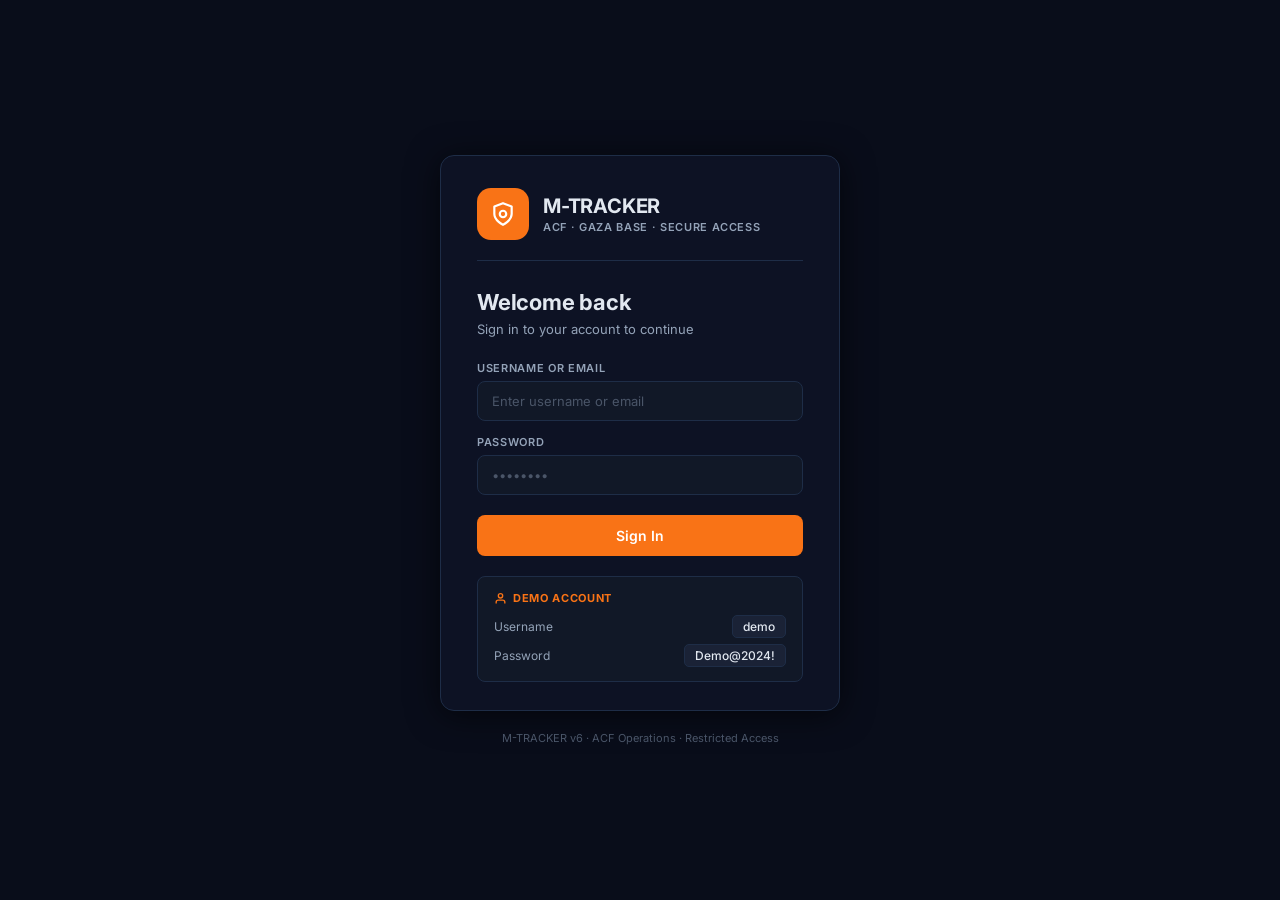
==== static/index.html @ bda6e9c6 "Add files via upload" ====
<!DOCTYPE html>
<html lang="en" dir="ltr">
<head>
<script>
(function(){
  /* Block right-click */
  document.addEventListener('contextmenu',function(e){e.preventDefault();e.stopPropagation();return false;},true);
  /* Block F12, Ctrl+Shift+I/J/C, Ctrl+U, Ctrl+S */
  document.addEventListener('keydown',function(e){
    if(e.keyCode===123){e.preventDefault();e.stopPropagation();return false;}
    if(e.ctrlKey&&e.shiftKey&&e.keyCode===73){e.preventDefault();e.stopPropagation();return false;}
    if(e.ctrlKey&&e.shiftKey&&e.keyCode===74){e.preventDefault();e.stopPropagation();return false;}
    if(e.ctrlKey&&e.shiftKey&&e.keyCode===67){e.preventDefault();e.stopPropagation();return false;}
    if(e.ctrlKey&&e.keyCode===85){e.preventDefault();e.stopPropagation();return false;}
    if(e.ctrlKey&&e.keyCode===83){e.preventDefault();e.stopPropagation();return false;}
  },true);
})();
</script>
<script>
(function(){
  /* S-TRACKER theme init — runs before render to prevent flash */
  var saved = localStorage.getItem('theme');
  if(!saved){
    /* Also check legacy sopt key */
    try{var o=JSON.parse(localStorage.getItem('m_sopt')||'{}');if(o.dark===false)saved='light';}catch(e){}
  }
  if(saved==='light'){
    document.documentElement.setAttribute('data-theme','light');
    document.addEventListener('DOMContentLoaded',function(){document.body.classList.add('light');});
  }
  /* Default: dark (no attribute needed) */
})();
</script>
<meta charset="UTF-8">
<meta name="viewport" content="width=device-width,initial-scale=1,maximum-scale=5">
<title>M-TRACKER · ACF Gaza</title>
<link href="https://fonts.googleapis.com/css2?family=Inter:wght@400;500;600;700&display=swap" rel="stylesheet">
<style>
*{box-sizing:border-box;margin:0;padding:0}
:root{
  /* S-TRACKER Design System — Dark Mode Default */
  --bg:#090d1a;--bg-solid:#090d1a;
  --sb:#0d1224;--card:#0d1224;--card2:#111827;
  --b1:#1e2d47;--b2:rgba(255,255,255,0.1);
  --cy:#f97316;--cyd:#ea6c0a;--cyg:rgba(249,115,22,0.15);
  --tx:#e2e8f0;--tx-head:#e2e8f0;
  --dm:#94a3b8;--red:#ef4444;--grn:#22c55e;
  --sha:none;
  /* Layout — preserved */
  --sb-width:270px;
  --map-h:400px;
  --inner-pad:20px 24px;
  --feed-pad:20px 24px;
}
[data-theme="light"]{--bg:#f1f5f9;--bg-solid:#f1f5f9;--sb:#ffffff;--card:#ffffff;--card2:#f8fafc;--b1:#cbd5e1;--b2:rgba(0,0,0,0.14);--cy:#f97316;--cyd:#ea6c0a;--cyg:rgba(249,115,22,0.12);--tx:#0f172a;--tx-head:#0f172a;--dm:#475569;--sha:0 1px 4px rgba(0,0,0,0.08)}
body{font-family:'Inter','Segoe UI',system-ui,sans-serif;background:var(--bg-solid);background-image:none;color:var(--tx);display:flex;height:100vh;overflow:hidden;transition:background 0.2s ease,color 0.2s ease;font-size:13px;font-weight:400}
/* Subtle background texture overlay */
body::before{content:'';position:fixed;inset:0;background:linear-gradient(135deg,rgba(237,242,247,0.0) 0%,rgba(226,232,240,0.0) 100%);pointer-events:none;z-index:0}
#sb,#main{position:relative;z-index:1}
/* SIDEBAR */
/* AUTO-HIDE SIDEBAR */
#sb{
  width:var(--sb-width);min-width:var(--sb-width);
  background:rgba(255,255,255,0.6);
  backdrop-filter:blur(20px);-webkit-backdrop-filter:blur(20px);
  border-right:1px solid var(--b1);
  display:flex;flex-direction:column;flex-shrink:0;z-index:10;
  /* collapsed state */
  overflow:hidden;
  transition:width .28s cubic-bezier(.4,0,.2,1),
             min-width .28s cubic-bezier(.4,0,.2,1),
             box-shadow .28s ease,
             opacity .28s ease;
}
/* Collapsed: icon-only rail (56px) */
body.sb-collapsed #sb{
  width:56px;min-width:56px;
  box-shadow:2px 0 18px rgba(0,0,0,.08);
}
/* Hide text labels and sub-info when collapsed */
body.sb-collapsed .lm,
body.sb-collapsed .ls,
body.sb-collapsed .ni-label,
body.sb-collapsed #user-badge .ub-info,
body.sb-collapsed #user-badge .ub-logout{
  opacity:0;width:0;overflow:hidden;pointer-events:none;
  transition:opacity .18s ease;
}
body.sb-collapsed .logo{padding:14px 11px;justify-content:center;}
body.sb-collapsed .logo img{margin:0;}
body.sb-collapsed .logo-icon-row{justify-content:center;}
body.sb-collapsed .logo-text{flex:0;width:0;min-width:0;overflow:hidden;}
body.sb-collapsed .ni{
  padding:14px 0;
  justify-content:center;
  width:56px;
  position:relative;
  border-right:none;
}
body.sb-collapsed .ni.on{
  background:rgba(0,151,167,0.12);
  border-right:none;
}
body.sb-collapsed .ni svg{opacity:.7;width:18px;height:18px;}
body.sb-collapsed .ni.on svg{opacity:1;}
/* Tooltip on hover when collapsed */
body.sb-collapsed .ni{overflow:visible;}
body.sb-collapsed .ni::after{
  content:attr(data-label);
  position:absolute;left:calc(100% + 10px);top:50%;transform:translateY(-50%);
  background:rgba(26,37,53,0.95);color:#fff;
  font-size:12px;font-weight:700;font-family:'JetBrains Mono',monospace;
  padding:5px 10px;border-radius:7px;white-space:nowrap;
  pointer-events:none;opacity:0;transition:opacity .15s ease;
  z-index:100;letter-spacing:.5px;
}
body.sb-collapsed .ni:hover::after{opacity:1;}
body.sb-collapsed #user-badge{padding:12px;justify-content:center;}
/* Toggle button */
#sb-toggle{
  position:fixed;top:50%;left:56px;transform:translateY(-50%);
  z-index:20;width:18px;height:42px;
  background:rgba(255,255,255,0.85);
  backdrop-filter:blur(10px);
  border:1px solid var(--b1);border-left:none;
  border-radius:0 8px 8px 0;
  display:flex;align-items:center;justify-content:center;
  cursor:pointer;transition:left .28s cubic-bezier(.4,0,.2,1), background .15s;
  color:var(--dm);
}
body:not(.sb-collapsed) #sb-toggle{left:var(--sb-width);}
#sb-toggle:hover{background:rgba(0,151,167,0.1);color:var(--cy);}
#sb-toggle svg{transition:transform .28s ease;flex-shrink:0;}
body.sb-collapsed #sb-toggle svg{transform:rotate(180deg);}
.logo{padding:14px 12px;display:flex;align-items:center;gap:9px;border-bottom:1px solid var(--b1)}
.logo img{width:34px;height:34px;border-radius:7px;object-fit:contain;flex-shrink:0}
.lm{font-family:'JetBrains Mono',monospace;font-size:17px;font-weight:800;color:var(--cy);letter-spacing:1px;line-height:1.3}
.ls{font-family:'JetBrains Mono',monospace;font-size:12px;font-weight:700;color:rgba(0,151,167,0.7);letter-spacing:1.5px;line-height:1.5}
#nav{padding:8px 0;flex:1;overflow-y:auto}
.ni{display:flex;align-items:center;gap:9px;padding:14px 16px;cursor:pointer;font-size:15px;color:rgba(61,74,92,0.55);font-weight:700;border-right:2px solid transparent;transition:.15s;user-select:none;white-space:nowrap;overflow:hidden}
.ni-label{overflow:hidden;text-overflow:ellipsis;white-space:nowrap;transition:opacity .18s ease}
.ni:hover{color:rgba(61,74,92,0.9);background:rgba(61,74,92,0.04)}
.ni.on{color:var(--cy);background:rgba(0,151,167,0.08);border-right-color:var(--cy);text-shadow:none}
.ni svg{width:14px;height:14px;opacity:.5;flex-shrink:0}
.ni.on svg{opacity:1}
/* MAIN */
#main{flex:1;overflow-y:auto;background:transparent;transition:background .3s}
.inner{padding:var(--inner-pad);padding-bottom:48px}
.page{display:none}.page.on{display:block}
/* TOP BAR */
.tbar{display:flex;justify-content:space-between;align-items:flex-start;margin-bottom:14px;gap:8px;flex-wrap:wrap}
.phd .ttl{font-family:'JetBrains Mono',monospace;font-size:24px;font-weight:800;color:var(--tx-head);display:flex;align-items:center;gap:8px;text-shadow:0 0 20px rgba(240,248,255,.12)}
.phd .sub{font-size:13px;font-weight:600;color:var(--dm);margin-top:3px}
.acts{display:flex;gap:5px;align-items:center;flex-wrap:wrap}
/* BUTTONS */
.btn{background:var(--card);backdrop-filter:blur(10px);border:1px solid var(--b1);color:var(--dm);padding:10px 14px;border-radius:8px;cursor:pointer;transition:.15s;display:inline-flex;align-items:center;gap:5px;font-size:14px;font-weight:700;font-family:inherit;line-height:1;white-space:nowrap;text-decoration:none}
.btn:hover{color:var(--cy);border-color:var(--cyd)}
.btn.cyan{background:var(--cy);color:#000;font-weight:700;border-color:var(--cy)}
.btn.cyan:hover{background:var(--cyd);color:#000}
.btn.bell{position:relative}
.bbn{position:absolute;top:-5px;right:-5px;background:var(--red);color:#fff;font-size:8px;width:14px;height:14px;border-radius:50%;display:none;align-items:center;justify-content:center;font-family:'JetBrains Mono',monospace}
.bbn.on{display:flex}
/* LIVE DOT */
.live{display:inline-flex;align-items:center;gap:5px;background:rgba(239,68,68,.12);border:1px solid rgba(239,68,68,.3);border-radius:20px;padding:3px 9px;font-family:'JetBrains Mono',monospace;font-size:9px;font-weight:700;color:#ef4444;letter-spacing:1px;flex-shrink:0}
.ldot{width:6px;height:6px;border-radius:50%;background:#00FFFF;animation:blink 1.4s ease-in-out infinite}
@keyframes blink{0%,100%{opacity:1;box-shadow:none}50%{opacity:.2;box-shadow:none}}
/* STATS */
/* ── COMPACT STATS BAR ── */
.sg{display:flex;gap:6px;margin-bottom:10px;flex-wrap:wrap;align-items:stretch}
.sc{
  background:var(--card);backdrop-filter:blur(10px);-webkit-backdrop-filter:blur(10px);
  border:1px solid var(--b1);border-radius:10px;
  padding:8px 14px;
  display:flex;align-items:center;gap:10px;
  flex:1;min-width:120px;
  transition:.15s;cursor:default;
}
.sc:hover{border-color:var(--b2);transform:translateY(-1px)}
.sc-left{display:flex;flex-direction:column;gap:1px}
.sl{font-family:'JetBrains Mono',monospace;font-size:8px;font-weight:700;letter-spacing:1.5px;color:var(--cy);text-transform:uppercase}
.sv{font-family:'JetBrains Mono',monospace;font-size:24px;font-weight:800;color:var(--tx-head);line-height:1}
.ss{font-size:10px;font-weight:600;color:var(--dm)}
.sc-ico{font-size:20px;opacity:.7;flex-shrink:0;margin-left:auto}
.sc.red .sv{color:var(--red)}.sc.red{border-color:rgba(239,68,68,.2)}
.sc.cya .sv{color:var(--cy)}.sc.cya{border-color:rgba(0,151,167,.2)}
.sc.grn .sv{color:#22c55e}.sc.grn{border-color:rgba(34,197,94,.2)}
.sc.ylw .sv{color:#f59e0b}.sc.ylw{border-color:rgba(245,158,11,.2)}

/* ── SCREEN OPTIONS PANEL ── */
.sopt-btn{
  background:var(--card);border:1px solid var(--b1);border-radius:10px;
  padding:8px 12px;cursor:pointer;color:var(--dm);font-size:12px;
  font-family:'JetBrains Mono',monospace;letter-spacing:.5px;
  display:flex;align-items:center;gap:6px;transition:.15s;
  white-space:nowrap;flex-shrink:0;
}
.sopt-btn:hover{border-color:var(--cyd);color:var(--cy);}
.sopt-btn.active{border-color:var(--cyd);color:var(--cy);background:var(--cyg);}
.sopt-panel{
  position:fixed;top:0;right:0;bottom:0;z-index:200;
  width:320px;max-width:90vw;
  background:rgba(240,245,252,0.97);
  backdrop-filter:blur(24px);-webkit-backdrop-filter:blur(24px);
  border-left:1px solid var(--b1);
  box-shadow:-8px 0 40px rgba(0,0,0,.15);
  display:flex;flex-direction:column;
  transform:translateX(100%);
  transition:transform .3s cubic-bezier(.4,0,.2,1);
  overflow:hidden;
}
.sopt-panel.open{transform:translateX(0);}
.sopt-hd{
  padding:16px 18px;border-bottom:1px solid var(--b1);
  display:flex;align-items:center;justify-content:space-between;
  background:rgba(255,255,255,.5);
}
.sopt-hd-ttl{font-family:'JetBrains Mono',monospace;font-size:12px;font-weight:700;color:var(--cy);letter-spacing:1px}
.sopt-body{flex:1;overflow-y:auto;padding:16px 18px}
.sopt-section{margin-bottom:20px}
.sopt-sec-ttl{font-family:'JetBrains Mono',monospace;font-size:9px;letter-spacing:1.5px;color:var(--dm);text-transform:uppercase;margin-bottom:10px}
.sopt-row{display:flex;align-items:center;justify-content:space-between;padding:8px 0;border-bottom:1px solid var(--b1)}
.sopt-row:last-child{border-bottom:none}
.sopt-row-label{font-size:13px;font-weight:600;color:var(--tx)}
.sopt-row-sub{font-size:11px;color:var(--dm);margin-top:1px}
/* Toggle switch */
.sopt-toggle{
  position:relative;width:38px;height:21px;flex-shrink:0;
}
.sopt-toggle input{opacity:0;width:0;height:0;position:absolute}
.sopt-toggle-track{
  position:absolute;inset:0;border-radius:21px;
  background:var(--b2);cursor:pointer;transition:.2s;
}
.sopt-toggle input:checked+.sopt-toggle-track{background:var(--cy)}
.sopt-toggle-track::after{
  content:'';position:absolute;width:15px;height:15px;border-radius:50%;
  top:3px;left:3px;background:#fff;transition:.2s;box-shadow:0 1px 4px rgba(0,0,0,.2);
}
.sopt-toggle input:checked+.sopt-toggle-track::after{transform:translateX(17px)}
/* Color swatches */
.color-grid{display:grid;grid-template-columns:repeat(auto-fill,minmax(32px,1fr));gap:6px;margin-top:8px}
.color-swatch{
  width:32px;height:32px;border-radius:8px;cursor:pointer;border:2px solid transparent;
  transition:.15s;flex-shrink:0;
  box-shadow:0 2px 6px rgba(0,0,0,0.22),inset 0 1px 0 rgba(255,255,255,0.35),inset 0 -1px 0 rgba(0,0,0,0.18);
  position:relative;overflow:hidden;
}
.color-swatch::after{
  content:'';position:absolute;inset:0;
  background:linear-gradient(145deg,rgba(255,255,255,0.38) 0%,rgba(255,255,255,0.06) 50%,rgba(0,0,0,0.08) 100%);
  border-radius:6px;pointer-events:none;
}
.color-swatch:hover{transform:scale(1.12)}
.color-swatch.active{border-color:var(--tx-head);transform:scale(1.08)}
/* Card style options */
.card-style-grid{display:grid;grid-template-columns:1fr 1fr;gap:7px;margin-top:8px}
.card-style-opt{
  border:2px solid var(--b1);border-radius:8px;padding:10px;cursor:pointer;
  text-align:center;transition:.15s;font-size:12px;font-weight:600;color:var(--dm);
}
.card-style-opt:hover{border-color:var(--b2)}
.card-style-opt.active{border-color:var(--cy);color:var(--cy);background:var(--cyg)}
.card-style-preview{font-size:18px;margin-bottom:4px}
/* Density options */
.density-bar{display:flex;gap:5px;margin-top:8px}
.density-opt{flex:1;border:2px solid var(--b1);border-radius:7px;padding:7px 4px;text-align:center;cursor:pointer;transition:.15s;font-size:11px;font-weight:700;color:var(--dm)}
.density-opt:hover{border-color:var(--b2)}
.density-opt.active{border-color:var(--cy);color:var(--cy);background:var(--cyg)}
/* Font size slider */
.sopt-slider{width:100%;accent-color:var(--cy);cursor:pointer;margin-top:8px}
/* Accent color themes */
body.accent-teal{--cy:#0097A7;--cyd:#00838F;--cyg:rgba(0,151,167,0.08)}
body.accent-blue{--cy:#3b82f6;--cyd:#2563eb;--cyg:rgba(59,130,246,0.08)}
body.accent-purple{--cy:#8b5cf6;--cyd:#7c3aed;--cyg:rgba(139,92,246,0.08)}
body.accent-green{--cy:#22c55e;--cyd:#16a34a;--cyg:rgba(34,197,94,0.08)}
body.accent-orange{--cy:#f97316;--cyd:#ea580c;--cyg:rgba(249,115,22,0.08)}
body.accent-rose{--cy:#f43f5e;--cyd:#e11d48;--cyg:rgba(244,63,94,0.08)}
body.accent-amber{--cy:#f59e0b;--cyd:#d97706;--cyg:rgba(245,158,11,0.08)}
body.accent-indigo{--cy:#6366f1;--cyd:#4f46e5;--cyg:rgba(99,102,241,0.08)}
body.accent-pink{--cy:#ec4899;--cyd:#db2777;--cyg:rgba(236,72,153,0.08)}
body.accent-sky{--cy:#0ea5e9;--cyd:#0284c7;--cyg:rgba(14,165,233,0.08)}
body.accent-red{--cy:#dc2626;--cyd:#b91c1c;--cyg:rgba(220,38,38,0.08)}
body.accent-emerald{--cy:#10b981;--cyd:#059669;--cyg:rgba(16,185,129,0.08)}
/* Card styles */
body.card-flat .mc,body.card-flat .mcs{border-radius:4px;box-shadow:none}
body.card-rounded .mc,body.card-rounded .mcs{border-radius:20px}
body.card-bordered .mcs{border-width:2px}
/* Density modes */
body.density-compact .mc{padding:12px 16px}
body.density-compact .mcs{padding:12px}
body.density-compact .ct,.density-compact .ct-ar{font-size:16px}
body.density-spacious .mc{padding:32px 28px}
body.density-spacious .mcs{padding:24px}
body.density-spacious .ct,.density-spacious .ct-ar{font-size:26px}
/* Animations toggle */
body.no-anim *{transition:none!important;animation:none!important}
/* Focus mode — hide sidebar + top extras */
body.focus-mode #sb{display:none}
body.focus-mode #sb-toggle{display:none}
body.focus-mode .phd .sub{display:none}
/* OVERVIEW GRID */
.ov-grid{display:grid;grid-template-columns:1fr 270px;gap:14px;align-items:start}
/* CLOCK */
.clock-card{background:var(--card);backdrop-filter:blur(10px);-webkit-backdrop-filter:blur(10px);border:1px solid var(--b1);border-radius:12px;padding:20px;text-align:center;margin-bottom:12px}
.clk-t{font-family:'JetBrains Mono',monospace;font-size:52px;font-weight:800;color:var(--tx-head);letter-spacing:3px;line-height:1;margin-bottom:4px;text-shadow:none}
.clk-d{font-family:'JetBrains Mono',monospace;font-size:10px;color:var(--dm)}
/* FEED SECTION */
.feed-wrap{background:var(--card);backdrop-filter:blur(10px);-webkit-backdrop-filter:blur(10px);border:1px solid var(--b1);border-radius:12px;overflow:hidden}
.feed-hdr{display:flex;align-items:center;justify-content:space-between;padding:11px 14px;border-bottom:1px solid var(--b1)}
.feed-ttl{font-family:'JetBrains Mono',monospace;font-size:14px;font-weight:800;color:var(--cy);display:flex;align-items:center;gap:6px;text-shadow:none}
.feed-body{max-height:600px;overflow-y:auto}
/* PILLS */
.pills-wrap{position:relative;margin-bottom:9px}
.pills{display:flex;gap:6px;flex-wrap:wrap;max-height:34px;overflow:hidden;transition:max-height .35s ease}
.pills.expanded{max-height:600px}
.pills-toggle{display:inline-flex;align-items:center;gap:5px;margin-top:5px;background:none;border:1px solid var(--b1);border-radius:20px;padding:6px 11px;font-size:13px;color:var(--dm);cursor:pointer;font-family:inherit;transition:.15s}
.pills-toggle:hover{border-color:var(--cyd);color:var(--cy)}
.pills-toggle svg{transition:transform .3s}
.pills-toggle.open svg{transform:rotate(180deg)}
.pill{background:var(--card);backdrop-filter:blur(6px);border:1px solid var(--b1);border-radius:20px;padding:8px 16px;font-size:14px;font-weight:700;color:var(--dm);cursor:pointer;transition:.15s;user-select:none;font-family:inherit}
.pill:hover{border-color:var(--b2);color:var(--tx)}
.pill.on{background:var(--cy);border-color:var(--cy);color:#000;font-weight:700}
.pill.red{background:rgba(239,68,68,.08);border-color:rgba(239,68,68,.25);color:var(--red)}
.pill.red.on{background:var(--red);border-color:var(--red);color:#fff}
/* SEARCH */
.srow{display:flex;gap:6px;margin-bottom:8px;flex-wrap:wrap}
.si{flex:1;min-width:140px;background:var(--card);backdrop-filter:blur(10px);border:1px solid var(--b1);border-radius:9px;padding:8px 11px;display:flex;align-items:center;gap:7px;transition:.15s}
.si:focus-within{border-color:var(--cyd)}
.si input{background:none;border:none;outline:none;color:var(--tx);font-size:15px;font-weight:600;width:100%;font-family:inherit}
.si input::placeholder{color:var(--dm)}
.mb{background:var(--card);backdrop-filter:blur(6px);border:1px solid var(--b1);border-radius:9px;padding:10px 14px;color:var(--dm);font-size:14px;font-weight:700;cursor:pointer;transition:.15s;font-family:inherit;white-space:nowrap}
.mb.on{border-color:var(--cyd);color:var(--cy);background:var(--cyg)}
.fmeta{display:flex;justify-content:space-between;font-family:'JetBrains Mono',monospace;font-size:10px;color:var(--dm);margin-bottom:7px;flex-wrap:wrap;gap:4px}
.srow-center-wrap{display:flex;justify-content:center;margin:2px 0 14px}
.srow-center{justify-content:center;max-width:640px;width:100%}
.ch-filter-chip{display:inline-flex;align-items:center;gap:7px;background:var(--cyg);border:1px solid var(--cyd);color:var(--cy);border-radius:20px;padding:6px 8px 6px 14px;font-size:12.5px;font-weight:600;margin-bottom:10px}
.ch-filter-chip button{background:none;border:none;color:inherit;font-size:16px;line-height:1;cursor:pointer;padding:2px 6px;border-radius:50%;transition:.15s}
.ch-filter-chip button:hover{background:rgba(0,0,0,.08)}
.icb.follow{width:auto;gap:5px;padding:5px 10px;font-size:12px;font-weight:700;color:var(--cy);border:1px solid var(--cyd);border-radius:7px;background:var(--cyg)}
.icb.follow:hover{background:var(--cyd);color:#fff}
/* MESSAGE CARD (feed item) */
.mc{background:rgba(255,255,255,0.4);border-bottom:1px solid var(--b1);padding:var(--feed-pad);transition:.15s}
.mc:last-child{border-bottom:none}
.mc:hover{background:rgba(255,255,255,0.65)}
.mc.crit{border-left:4px solid var(--red)}
/* Standalone card */
.mcs{background:var(--card);backdrop-filter:blur(10px);-webkit-backdrop-filter:blur(10px);border:1px solid var(--b1);border-radius:14px;margin-bottom:12px;overflow:hidden;transition:.18s;box-shadow:var(--sha),inset 0 1px 0 rgba(255,255,255,.06)}
.mcs:hover{border-color:var(--b2);transform:translateY(-1px)}
.mcs.crit{border-left:4px solid var(--red)}
.ctop{display:flex;justify-content:space-between;align-items:center;margin-bottom:10px}
.csrc{font-size:14px;font-weight:700;color:var(--dm);font-family:'JetBrains Mono',monospace}
.cright{display:flex;align-items:center;gap:8px}
.cclose{background:none;border:none;color:var(--dm);cursor:pointer;font-size:20px;line-height:1;padding:2px 5px;border-radius:4px;transition:.15s}
.cclose:hover{color:var(--red)}
.cbody{direction:rtl;text-align:right}
/* Arabic/English feed text: 18px Silver, weight 400, line-height 1.8 */
.ct{font-size:22px;font-weight:700;color:var(--tx);line-height:1.8;margin-bottom:6px;display:-webkit-box;-webkit-line-clamp:2;-webkit-box-orient:vertical;overflow:hidden}
.ct.exp{display:block;overflow:visible;-webkit-line-clamp:unset}
.rdm{font-size:13px;color:var(--cy);cursor:pointer;font-family:'JetBrains Mono',monospace;display:inline-block;margin-bottom:5px}
.rdm:hover{text-decoration:underline}
/* Translation box: 15px, line-height 1.7 */
.tbox{background:rgba(0,255,255,.03);border:1px solid rgba(0,255,255,.12);border-radius:8px;padding:9px 13px;margin:7px 0;font-size:16px;font-weight:600;color:var(--dm);line-height:1.7;direction:ltr;text-align:left}
.tbox-lbl{font-family:'JetBrains Mono',monospace;font-size:10px;color:var(--cy);letter-spacing:.5px;margin-bottom:5px;opacity:.8}
.tload{font-family:'JetBrains Mono',monospace;font-size:11px;color:var(--dm);display:flex;align-items:center;gap:5px;margin:6px 0}
.tload::before{content:'';width:8px;height:8px;border:1.5px solid var(--cyd);border-top-color:transparent;border-radius:50%;animation:sp .7s linear infinite;flex-shrink:0}
@keyframes sp{to{transform:rotate(360deg)}}
/* Arabic original label */
.ct-ar-lbl{font-family:'JetBrains Mono',monospace;font-size:10px;color:var(--dm);letter-spacing:.5px;margin-bottom:4px;opacity:.7}
/* Arabic text block – RTL, 18px weight 400, line-height 1.8 */
.ct-ar{font-size:22px;font-weight:700;color:var(--tx);line-height:1.8;margin-bottom:6px;display:-webkit-box;-webkit-line-clamp:2;-webkit-box-orient:vertical;overflow:hidden;direction:rtl;text-align:right}
.ct-ar.exp{display:block;overflow:visible;-webkit-line-clamp:unset}
/* Feed timestamp */
.feed-ts{display:inline-flex;align-items:center;gap:4px;font-family:'JetBrains Mono',monospace;font-size:10px;color:var(--dm);background:rgba(255,255,255,.04);border:1px solid var(--b1);border-radius:20px;padding:2px 10px;margin-bottom:7px;opacity:.8}
.loc-b{display:inline-flex;align-items:center;gap:5px;background:rgba(232,184,109,.07);border:1px solid rgba(232,184,109,.12);border-radius:20px;padding:3px 11px;font-size:13px;color:var(--cy);cursor:pointer;transition:.15s;margin-bottom:5px}
.dup-src{display:flex;align-items:center;gap:5px;background:rgba(120,140,255,.08);border:1px solid rgba(120,140,255,.18);border-radius:10px;padding:5px 10px;font-size:11.5px;color:var(--dm);margin-bottom:7px;line-height:1.5}
.loc-b:hover{background:rgba(34,197,94,.16)}
.cmeta{display:flex;align-items:center;gap:10px;font-family:'JetBrains Mono',monospace;font-size:12px;color:var(--dm);flex-wrap:wrap;direction:ltr}
.tgl{color:var(--cy);text-decoration:none;display:flex;align-items:center;gap:3px}
.tgl:hover{text-decoration:underline}
.kh{background:rgba(0,151,167,0.1);color:var(--cy);border-radius:3px;padding:0 3px}
.kc{background:rgba(239,68,68,.15);color:var(--red);border-radius:3px;padding:0 3px;font-weight:700}
/* SHARE */
.shr{display:flex;align-items:center;gap:8px;flex-wrap:wrap;padding:10px 0 0;border-top:1px solid var(--b1);direction:ltr;margin-top:10px}
.slbl{font-family:'JetBrains Mono',monospace;font-size:11px;color:var(--dm);letter-spacing:1px;flex-shrink:0}
.sha{display:inline-flex;align-items:center;gap:5px;border:none;border-radius:20px;padding:5px 14px;font-size:13px;font-weight:600;cursor:pointer;transition:.15s;text-decoration:none;white-space:nowrap}
.sha:hover{transform:translateY(-1px);filter:brightness(1.1)}
.swa{background:#25d366;color:#fff}.stg{background:#229ed9;color:#fff}.ssm{background:#7c3aed;color:#fff}
.bmbtn{display:inline-flex;align-items:center;gap:5px;background:none;border:1px solid var(--b1);border-radius:20px;padding:5px 14px;font-size:13px;font-weight:600;color:var(--dm);cursor:pointer;transition:.15s;font-family:inherit}
.bmbtn:hover{border-color:var(--cyd);color:var(--cy)}
.bmbtn.saved{border-color:var(--cyd);color:var(--cy);background:var(--cyg)}
/* CHANNELS */
.chhdr{display:flex;justify-content:space-between;align-items:flex-start;margin-bottom:14px;flex-wrap:wrap;gap:8px}
.src-tabs{display:flex;gap:5px;margin-bottom:11px;flex-wrap:wrap}
.stab{background:var(--card);backdrop-filter:blur(6px);border:1px solid var(--b1);border-radius:8px;padding:10px 16px;font-size:14px;font-weight:700;color:var(--dm);cursor:pointer;transition:.15s;font-family:inherit}
.stab.on{border-color:var(--cyd);color:var(--cy);background:var(--cyg)}
.chgrid{display:grid;grid-template-columns:repeat(auto-fill,minmax(230px,1fr));gap:10px}
.chc{background:var(--card);backdrop-filter:blur(10px);-webkit-backdrop-filter:blur(10px);border:1px solid var(--b1);border-radius:12px;padding:13px;transition:.18s;box-shadow:var(--sha)}
.chc:hover{background:var(--card2);transform:translateY(-1px)}
.chtop{display:flex;align-items:center;gap:9px;margin-bottom:10px}
.chav{width:38px;height:38px;border-radius:50%;background:linear-gradient(135deg,#0097A7,#00838F);display:flex;align-items:center;justify-content:center;font-family:'JetBrains Mono',monospace;font-size:12px;font-weight:700;color:#000;flex-shrink:0}
.chav.web{background:linear-gradient(135deg,#0097A7,#00838F)}
.chn{font-size:15px;font-weight:800;color:var(--tx-head);word-break:break-word}
.chu{font-family:'JetBrains Mono',monospace;font-size:9px;color:var(--dm)}
.chbdg{font-family:'JetBrains Mono',monospace;font-size:7px;letter-spacing:1px;padding:2px 5px;border-radius:3px;margin-left:auto;flex-shrink:0}
.chbdg.tg{background:rgba(0,255,255,.07);color:var(--cy);border:1px solid var(--cyd)}
.chbdg.wb{background:rgba(0,255,255,.07);color:#00FFFF;border:1px solid #00cccc}
.chdes{font-size:14px;font-weight:600;color:var(--dm);margin-bottom:10px;min-height:18px}
.chbot{display:flex;align-items:center;justify-content:space-between}
.chcnt{font-family:'JetBrains Mono',monospace;font-size:9px;letter-spacing:1px;color:var(--dm)}
.chcnt b{display:block;font-size:16px;font-weight:700;color:var(--tx);margin-top:2px}
.chacts{display:flex;gap:4px}
.icb{background:none;border:none;color:var(--dm);cursor:pointer;padding:5px;border-radius:5px;transition:.15s;display:flex}
.icb:hover{color:var(--cy);background:var(--cyg)}
.icb.del:hover{color:var(--red);background:rgba(239,68,68,.1)}
/* KEYWORDS */
.kwbox{background:var(--card);backdrop-filter:blur(10px);border:1px solid var(--b1);border-radius:12px;padding:15px;margin-bottom:11px}
.kwt{font-size:15px;font-weight:800;color:var(--tx-head);margin-bottom:11px;display:flex;align-items:center;gap:7px}
.kwr{display:flex;gap:6px;margin-bottom:11px;flex-wrap:wrap;align-items:center}
.kwin{flex:1;min-width:120px;background:rgba(255,255,255,0.6);border:1px solid var(--b1);border-radius:8px;padding:7px 11px;color:var(--tx);font-size:15px;font-weight:600;outline:none;font-family:inherit}
.kwin:focus{border-color:var(--cyd)}
.kwtags{display:flex;flex-wrap:wrap;gap:5px}
.kwtag{background:rgba(0,255,255,.08);border:1px solid #00cccc;color:var(--cy);font-size:13px;font-weight:700;padding:5px 12px;border-radius:20px;display:flex;align-items:center;gap:5px;font-family:inherit}
.kwtag.crit{background:rgba(239,68,68,.1);border-color:rgba(239,68,68,.3);color:var(--red)}
.kwtag button{background:none;border:none;color:inherit;cursor:pointer;font-size:13px;opacity:.55;padding:0;line-height:1}
.kwtag button:hover{opacity:1}
.kmb{background:var(--card);backdrop-filter:blur(6px);border:1px solid var(--b1);border-radius:8px;padding:6px 12px;color:var(--dm);font-size:13px;cursor:pointer;transition:.15s;font-family:inherit}
.kmb.on{border-color:var(--cyd);color:var(--cy);background:var(--cyg)}
/* MODAL */
.ovm{position:fixed;inset:0;background:rgba(0,0,0,.72);z-index:100;display:none;align-items:center;justify-content:center;backdrop-filter:blur(6px);padding:16px}
.ovm.open{display:flex}
.modal{background:rgba(240,245,252,0.92);backdrop-filter:blur(20px);-webkit-backdrop-filter:blur(20px);border:1px solid var(--b1);border-radius:14px;padding:20px;width:100%;max-width:440px;box-shadow:0 24px 60px rgba(0,0,0,.6)}
.mttl{font-size:14px;font-weight:700;color:var(--tx-head);margin-bottom:3px}
.msub{font-size:11px;color:var(--dm);margin-bottom:14px}
.fg{margin-bottom:11px}
.fl{font-family:'JetBrains Mono',monospace;font-size:9px;letter-spacing:1.5px;color:var(--dm);text-transform:uppercase;margin-bottom:4px;display:block}
.fi{width:100%;background:rgba(255,255,255,0.7);border:1px solid var(--b1);border-radius:8px;padding:7px 11px;color:var(--tx);font-size:13px;outline:none;transition:.15s;font-family:inherit}
.fi:focus{border-color:var(--cyd)}
.fi::placeholder{color:var(--dm)}
.mbtns{display:flex;gap:6px;justify-content:flex-end;margin-top:14px}
.bok{background:var(--cy);color:#000;font-weight:700;border:none;border-radius:8px;padding:8px 15px;font-size:13px;cursor:pointer;font-family:inherit}
.bcan{background:none;border:1px solid var(--b1);border-radius:8px;padding:8px 15px;color:var(--dm);font-size:13px;cursor:pointer;font-family:inherit}
/* MAP MODAL */
#map-ov{position:fixed;inset:0;background:rgba(0,0,0,.8);z-index:200;display:none;align-items:center;justify-content:center;backdrop-filter:blur(8px);padding:16px}
#map-ov.open{display:flex}
.mapw{background:rgba(240,245,252,0.95);backdrop-filter:blur(20px);border:1px solid var(--b1);border-radius:14px;overflow:hidden;width:100%;max-width:680px}
.maphd{display:flex;justify-content:space-between;align-items:center;padding:11px 14px;border-bottom:1px solid var(--b1)}
.maphd span{font-family:'JetBrains Mono',monospace;font-size:12px;color:var(--cy)}
.maphd button{background:none;border:none;color:var(--dm);cursor:pointer;font-size:18px;line-height:1}
#map-frame{width:100%;height:var(--map-h);border:none;display:block}
.mapfoot{padding:10px 14px;display:flex;gap:7px;border-top:1px solid var(--b1);flex-wrap:wrap}
/* TOAST */
#toast{position:fixed;bottom:18px;left:50%;transform:translateX(-50%) translateY(70px);background:rgba(240,245,252,0.95);backdrop-filter:blur(12px);border:1px solid var(--cyd);border-radius:10px;padding:9px 15px;font-size:13px;color:var(--cy);z-index:300;opacity:0;transition:.3s;display:flex;align-items:center;gap:8px;max-width:90vw;box-shadow:var(--sha);pointer-events:none;font-family:inherit}
#toast.on{transform:translateX(-50%) translateY(0);opacity:1}
#toast.crit{border-color:var(--red);color:var(--red);background:rgba(239,68,68,.08)}
/* MISC */
.empty{display:flex;flex-direction:column;align-items:center;justify-content:center;padding:36px;color:var(--dm);gap:8px;border:1px solid var(--b1);border-radius:12px;background:var(--card);backdrop-filter:blur(10px)}
.empty svg{opacity:.2;width:22px;height:22px}
.emptylbl{font-family:'JetBrains Mono',monospace;font-size:10px;letter-spacing:1px}
.loading{font-family:'JetBrains Mono',monospace;font-size:10px;color:var(--dm);padding:18px;text-align:center}
/* MAP CANVAS */
#gaza-canvas{width:100%;border-radius:8px;cursor:pointer;display:block;background:#0a1520}
/* MOBILE */
#hamb{display:none;position:fixed;top:10px;left:10px;z-index:60;background:rgba(255,255,255,0.8);backdrop-filter:blur(10px);border:1px solid var(--b1);border-radius:8px;padding:7px;cursor:pointer;color:var(--cy);align-items:center}
#bnav{display:none}
@media(max-width:768px){
  #hamb{display:flex}
  #sb{position:fixed;top:0;bottom:0;left:0;width:var(--sb-width);min-width:var(--sb-width);transform:translateX(-110%);transition:.3s;z-index:50;box-shadow:4px 0 20px rgba(0,0,0,.4)}
  #sb.open{transform:translateX(0)}
  #sb-toggle{display:none}
  #sb #nav{display:none}
  #main{overflow-x:hidden}
  .inner{padding:56px 12px calc(78px + env(safe-area-inset-bottom)) 12px}
  #bnav{
    display:flex;position:fixed;left:0;right:0;bottom:0;z-index:55;
    background:rgba(17,22,32,0.97);backdrop-filter:blur(14px);-webkit-backdrop-filter:blur(14px);
    border-top:1px solid var(--b1);
    padding:2px 2px calc(2px + env(safe-area-inset-bottom));
  }
  .bni{flex:1;display:flex;align-items:center;justify-content:center;padding:10px 0;cursor:pointer;color:rgba(255,255,255,.45);transition:.15s;-webkit-tap-highlight-color:transparent}
  .bni svg{width:24px;height:24px;flex-shrink:0}
  .bni.on{color:var(--cy)}
  .sg{grid-template-columns:1fr 1fr}
  .ov-grid{grid-template-columns:1fr}
  .tbar{flex-direction:column}
  .srow-center{justify-content:flex-start;flex-wrap:wrap}
}
@media(max-width:420px){.sg{grid-template-columns:1fr 1fr}}
::-webkit-scrollbar{width:4px}::-webkit-scrollbar-track{background:transparent}::-webkit-scrollbar-thumb{background:var(--b1);border-radius:3px}

/* ══ ACF LIGHT THEME — M-TRACKER ══ */
/* Green #4a9e35 + Blue #3878c8 — from ACF logo */

:root{
  --acf-green:#4a9e35;
  --acf-green-dark:#357228;
  --acf-blue:#3878c8;
  --acf-blue-dark:#2a5fa0;
  --acf-glass-green:rgba(74,158,53,0.08);
  --acf-glass-green-b:rgba(74,158,53,0.22);
  --acf-glass-blue:rgba(56,120,200,0.08);
  --acf-glass-blue-b:rgba(56,120,200,0.22);

  /* Override old tokens */
  --bg:#f7f9fc;
  --bg-solid:#f7f9fc;
  --sb:rgba(255,255,255,0.95);
  --card:rgba(255,255,255,0.92);
  --card2:rgba(255,255,255,0.98);
  --b1:rgba(0,0,0,0.08);
  --b2:rgba(0,0,0,0.14);
  --cy:#3878c8;
  --cyd:#2a5fa0;
  --cyg:rgba(56,120,200,0.08);
  --tx:#1a2332;
  --tx-head:#1a2332;
  --dm:#5a6a7e;
  --sha:0 2px 12px rgba(0,0,0,0.07);
}

/* ── BODY ── */
body{
  background:#f7f9fc !important;
  background-image:none !important;
  color:#1a2332 !important;
  font-weight:400 !important;
}
body::before{display:none !important;}

/* ── SIDEBAR ── */
#sb{
  background:rgba(255,255,255,0.95) !important;
  backdrop-filter:none !important;
  -webkit-backdrop-filter:none !important;
  border-right:0.5px solid var(--acf-glass-blue-b) !important;
  box-shadow:2px 0 12px rgba(0,0,0,0.05) !important;
}
#bnav{
  background:rgba(255,255,255,0.97) !important;
  backdrop-filter:none !important;
  border-top:0.5px solid var(--acf-glass-blue-b) !important;
}
.bni{color:rgba(0,0,0,0.35) !important;}
.bni.on{color:var(--acf-blue) !important;}
.logo{
  background:rgba(56,120,200,0.04) !important;
  border-bottom:0.5px solid var(--acf-glass-blue-b) !important;
}
.logo::after{display:none !important;}
.lm{color:var(--acf-blue-dark) !important;font-weight:500 !important;}
.ls{color:rgba(56,120,200,0.6) !important;font-weight:400 !important;}
.ni{color:rgba(0,0,0,0.45) !important;font-weight:400 !important;}
.ni:hover{background:var(--acf-glass-blue) !important;color:var(--acf-blue-dark) !important;}
.ni.on{
  background:var(--acf-glass-blue) !important;
  border-right-color:var(--acf-blue) !important;
  color:var(--acf-blue-dark) !important;
}
.ni.on svg{opacity:1 !important;}
.ni svg{opacity:0.45 !important;}

#sb-toggle{
  background:rgba(255,255,255,0.92) !important;
  backdrop-filter:none !important;
  border:0.5px solid var(--acf-glass-blue-b) !important;
  border-left:none !important;
  color:#5a6a7e !important;
}
#sb-toggle:hover{background:var(--acf-glass-blue) !important;color:var(--acf-blue) !important;}

#user-badge{
  background:rgba(56,120,200,0.04) !important;
  border-top:0.5px solid var(--acf-glass-blue-b) !important;
  display:flex !important;
  align-items:center !important;
  gap:9px !important;
  padding:10px 12px !important;
}
.ub-av{
  width:30px !important;
  height:30px !important;
  border-radius:50% !important;
  background:var(--acf-blue) !important;
  color:#fff !important;
  font-size:11px !important;
  font-weight:500 !important;
  display:flex !important;
  align-items:center !important;
  justify-content:center !important;
  flex-shrink:0 !important;
  letter-spacing:0.03em !important;
}
.ub-info{flex:1 !important;min-width:0 !important;}
.ub-name{
  color:#1a2332 !important;
  font-size:12px !important;
  font-weight:500 !important;
  white-space:nowrap !important;
  overflow:hidden !important;
  text-overflow:ellipsis !important;
}
.ub-role{
  color:var(--acf-blue) !important;
  font-size:10px !important;
  font-weight:400 !important;
  margin-top:1px !important;
  white-space:nowrap !important;
  overflow:hidden !important;
  text-overflow:ellipsis !important;
}
.ub-logout{
  background:none !important;
  border:none !important;
  color:#8fa0b4 !important;
  cursor:pointer !important;
  padding:4px !important;
  border-radius:6px !important;
  display:flex !important;
  align-items:center !important;
  flex-shrink:0 !important;
  transition:color .15s,background .15s !important;
}
.ub-logout:hover{
  color:var(--acf-blue) !important;
  background:var(--acf-glass-blue) !important;
}

body.sb-collapsed .ni.on{
  background:var(--acf-glass-blue) !important;
  border-right:none !important;
}
body.sb-collapsed .ni::after{
  background:rgba(26,35,50,0.92) !important;
  color:#fff !important;
  font-weight:400 !important;
}

/* ── PAGE TITLES ── */
.phd .ttl{
  color:#1a2332 !important;
  font-weight:500 !important;
  text-shadow:none !important;
  font-family:'Inter',sans-serif !important;
}
.phd .sub{color:#5a6a7e !important;font-weight:400 !important;}

/* ── BUTTONS ── */
.btn{
  background:rgba(255,255,255,0.92) !important;
  backdrop-filter:none !important;
  border:0.5px solid rgba(0,0,0,0.12) !important;
  color:#5a6a7e !important;
  font-weight:500 !important;
}
.btn:hover{color:var(--acf-blue) !important;border-color:var(--acf-glass-blue-b) !important;background:var(--acf-glass-blue) !important;}
.btn.cyan{background:var(--acf-blue) !important;color:#fff !important;border-color:var(--acf-blue-dark) !important;font-weight:500 !important;}
.btn.cyan:hover{background:var(--acf-blue-dark) !important;}

/* ── STAT CARDS ── */
.sg .sc,.sc{
  background:rgba(255,255,255,0.92) !important;
  backdrop-filter:none !important;
  -webkit-backdrop-filter:none !important;
  border:0.5px solid var(--acf-glass-blue-b) !important;
  border-top:2px solid var(--acf-blue) !important;
  box-shadow:0 1px 6px rgba(0,0,0,0.05) !important;
  transition:box-shadow .15s !important;
}
.sc:hover{transform:none !important;box-shadow:0 3px 14px rgba(56,120,200,0.12) !important;border-color:var(--acf-glass-blue-b) !important;}
.sc.grn{border-top:2px solid var(--acf-green) !important;border-color:var(--acf-glass-green-b) !important;}
.sc.red{border-top:2px solid #dc3232 !important;}
.sc.ylw{border-top:2px solid #ea9f14 !important;}
.sl{color:var(--acf-blue) !important;font-weight:500 !important;opacity:1 !important;}
.sv{color:#1a2332 !important;font-weight:500 !important;}
.sc.cya .sv{color:var(--acf-blue) !important;}
.sc.grn .sv{color:var(--acf-green) !important;}
.sc.red .sv{color:#dc3232 !important;}
.sc.ylw .sv{color:#ea9f14 !important;}
.ss{color:#5a6a7e !important;font-weight:400 !important;}
.sc-ico{opacity:0.5 !important;}

/* ── LIVE DOT ── */
.ldot{background:var(--acf-green) !important;animation:none !important;}
.live{background:rgba(74,158,53,0.08) !important;border-color:var(--acf-glass-green-b) !important;color:var(--acf-green-dark) !important;}

/* ── FEED WRAPPER ── */
.feed-wrap{
  background:rgba(255,255,255,0.92) !important;
  backdrop-filter:none !important;
  -webkit-backdrop-filter:none !important;
  border:0.5px solid var(--acf-glass-blue-b) !important;
  border-top:2px solid var(--acf-blue) !important;
}
.feed-hdr{background:rgba(56,120,200,0.04) !important;border-bottom:0.5px solid var(--acf-glass-blue-b) !important;}
.feed-ttl{color:var(--acf-blue-dark) !important;font-weight:500 !important;text-shadow:none !important;}

/* ── CLOCK ── */
.clock-card{
  background:rgba(255,255,255,0.92) !important;
  backdrop-filter:none !important;
  -webkit-backdrop-filter:none !important;
  border:0.5px solid var(--acf-glass-blue-b) !important;
  box-shadow:0 1px 6px rgba(0,0,0,0.05) !important;
}
.clk-t{color:var(--acf-blue) !important;text-shadow:none !important;font-weight:500 !important;}
.clk-d{color:#5a6a7e !important;}

/* ── MESSAGE CARDS ── */
.mc{
  background:rgba(255,255,255,0.5) !important;
  border-bottom:0.5px solid rgba(0,0,0,0.06) !important;
}
.mc:hover{background:rgba(255,255,255,0.85) !important;}
.mc.crit{border-left:3px solid #dc3232 !important;background:rgba(220,50,50,0.03) !important;}

.mcs{
  background:rgba(255,255,255,0.92) !important;
  backdrop-filter:none !important;
  -webkit-backdrop-filter:none !important;
  border:0.5px solid rgba(0,0,0,0.08) !important;
  border-top:2px solid var(--acf-blue) !important;
  box-shadow:0 1px 6px rgba(0,0,0,0.05) !important;
  transition:box-shadow .15s !important;
}
.mcs:hover{transform:none !important;border-color:var(--acf-glass-blue-b) !important;box-shadow:0 3px 14px rgba(56,120,200,0.10) !important;}
.mcs.crit{border-top:2px solid #dc3232 !important;border-left:none !important;}

/* ── TEXT ── */
.ttl,.phd .ttl,.csrc,.feed-ttl,.kwt,.mttl,.chn{color:#1a2332 !important;font-weight:500 !important;}
.sub,.phd .sub,.msub,.chdes{color:#5a6a7e !important;font-weight:400 !important;}
.ct,.ct-ar{color:#1a2332 !important;font-weight:400 !important;}
.fmeta,.cmeta,.chcnt,.chu{color:#8fa0b4 !important;}
.tbox{
  background:rgba(56,120,200,0.04) !important;
  border:0.5px solid var(--acf-glass-blue-b) !important;
  color:#5a6a7e !important;
  font-weight:400 !important;
}
.tbox-lbl{color:var(--acf-blue) !important;}
.feed-ts{background:rgba(0,0,0,0.03) !important;border:0.5px solid rgba(0,0,0,0.08) !important;color:#8fa0b4 !important;}
.loc-b{background:rgba(74,158,53,0.06) !important;border:0.5px solid var(--acf-glass-green-b) !important;color:var(--acf-green-dark) !important;}
.dup-src{background:rgba(74,110,220,0.06) !important;border:0.5px solid rgba(74,110,220,0.18) !important;color:#4a5a80 !important;}
.rdm,.tgl,.kh{color:var(--acf-blue) !important;}

/* ── PILLS / FILTER TAGS ── */
.pill{
  background:rgba(255,255,255,0.92) !important;
  backdrop-filter:none !important;
  border:0.5px solid rgba(0,0,0,0.10) !important;
  color:#5a6a7e !important;
  font-weight:400 !important;
}
.pill:hover{border-color:var(--acf-glass-blue-b) !important;color:var(--acf-blue-dark) !important;}
.pill.on{background:var(--acf-blue) !important;border-color:var(--acf-blue) !important;color:#fff !important;font-weight:500 !important;}
.pills-toggle{border:0.5px solid rgba(0,0,0,0.10) !important;color:#5a6a7e !important;}
.pills-toggle:hover{border-color:var(--acf-glass-blue-b) !important;color:var(--acf-blue) !important;}

/* ── SEARCH / INPUTS ── */
.si,.fi,.kwin,.gc-input{
  background:rgba(0,0,0,0.03) !important;
  backdrop-filter:none !important;
  border:0.5px solid rgba(0,0,0,0.10) !important;
  color:#1a2332 !important;
}
.si input,.gc-input{color:#1a2332 !important;}
.si input::placeholder,.fi::placeholder,.kwin::placeholder,.gc-input::placeholder{color:#8fa0b4 !important;}
.si:focus-within,.fi:focus,.kwin:focus,.gc-input:focus{
  border-color:var(--acf-blue) !important;
  box-shadow:0 0 0 3px rgba(56,120,200,0.08) !important;
}

/* ── MODE / TAB BUTTONS ── */
.mb,.stab,.kmb{
  background:rgba(255,255,255,0.92) !important;
  backdrop-filter:none !important;
  border:0.5px solid rgba(0,0,0,0.10) !important;
  color:#5a6a7e !important;
  font-weight:400 !important;
}
.mb.on,.stab.on,.kmb.on{
  border-color:var(--acf-blue) !important;
  color:var(--acf-blue-dark) !important;
  background:var(--acf-glass-blue) !important;
}

/* ── SCREEN OPTIONS PANEL ── */
.sopt-btn{
  background:rgba(255,255,255,0.92) !important;
  border:0.5px solid rgba(0,0,0,0.10) !important;
  color:#5a6a7e !important;
  font-weight:400 !important;
}
.sopt-btn:hover,.sopt-btn.active{border-color:var(--acf-blue) !important;color:var(--acf-blue-dark) !important;background:var(--acf-glass-blue) !important;}
.sopt-panel{
  background:rgba(247,249,252,0.97) !important;
  backdrop-filter:none !important;
  -webkit-backdrop-filter:none !important;
  border-left:0.5px solid var(--acf-glass-blue-b) !important;
  box-shadow:-4px 0 20px rgba(0,0,0,0.08) !important;
}
.sopt-hd{background:rgba(56,120,200,0.04) !important;border-bottom:0.5px solid var(--acf-glass-blue-b) !important;}
.sopt-hd-ttl{color:var(--acf-blue-dark) !important;font-weight:500 !important;}
.sopt-toggle input:checked+.sopt-toggle-track{background:var(--acf-blue) !important;}
.sopt-slider{accent-color:var(--acf-blue) !important;}
.sopt-row-label{color:#1a2332 !important;font-weight:400 !important;}

/* ── CHANNEL CARDS ── */
.chc{
  background:rgba(255,255,255,0.92) !important;
  backdrop-filter:none !important;
  -webkit-backdrop-filter:none !important;
  border:0.5px solid rgba(0,0,0,0.08) !important;
  border-top:2px solid var(--acf-blue) !important;
  box-shadow:0 1px 6px rgba(0,0,0,0.04) !important;
}
.chc:hover{background:rgba(255,255,255,0.98) !important;transform:none !important;box-shadow:0 3px 14px rgba(56,120,200,0.10) !important;border-color:var(--acf-glass-blue-b) !important;}
.chav{background:var(--acf-blue) !important;color:#fff !important;}
.chav.web{background:var(--acf-green) !important;}
.chn{color:#1a2332 !important;font-weight:500 !important;}
.chu,.chdes{color:#5a6a7e !important;font-weight:400 !important;}
.chbdg.tg,.chbdg.wb{background:var(--acf-glass-blue) !important;color:var(--acf-blue-dark) !important;border:0.5px solid var(--acf-glass-blue-b) !important;}
.chcnt b{color:#1a2332 !important;font-weight:500 !important;}
.icb:hover{color:var(--acf-blue) !important;background:var(--acf-glass-blue) !important;}

/* ── USER MANAGEMENT ── */
.um-card{
  background:rgba(255,255,255,0.92) !important;
  border:0.5px solid rgba(0,0,0,0.08) !important;
  border-top:2px solid var(--acf-blue) !important;
  border-radius:12px !important;
  padding:16px !important;
  margin-bottom:10px !important;
  display:flex !important;
  align-items:center !important;
  gap:12px !important;
}
.um-avatar{
  width:36px !important;height:36px !important;
  border-radius:50% !important;
  background:var(--acf-glass-blue) !important;
  border:0.5px solid var(--acf-glass-blue-b) !important;
  display:flex !important;align-items:center !important;justify-content:center !important;
  font-size:13px !important;font-weight:500 !important;color:var(--acf-blue-dark) !important;
  flex-shrink:0 !important;
}
.um-info{flex:1 !important;}
.um-role{
  display:inline-flex !important;align-items:center !important;
  padding:2px 8px !important;border-radius:20px !important;
  font-size:10px !important;font-weight:500 !important;
  background:var(--acf-glass-blue) !important;
  color:var(--acf-blue-dark) !important;
  border:0.5px solid var(--acf-glass-blue-b) !important;
  margin-top:3px !important;
}
.um-role.admin{
  background:rgba(74,158,53,0.09) !important;
  color:var(--acf-green-dark) !important;
  border-color:var(--acf-glass-green-b) !important;
}
.um-card:hover{border-color:var(--acf-glass-blue-b) !important;}
.um-name{color:#1a2332 !important;font-weight:500 !important;}

/* ── KEYWORDS ── */
.kwbox{
  background:rgba(255,255,255,0.92) !important;
  backdrop-filter:none !important;
  border:0.5px solid var(--acf-glass-green-b) !important;
  border-top:2px solid var(--acf-green) !important;
}
.kwt{color:#1a2332 !important;font-weight:500 !important;}
.kwtag{background:var(--acf-glass-blue) !important;border:0.5px solid var(--acf-glass-blue-b) !important;color:var(--acf-blue-dark) !important;font-weight:400 !important;}
.kwtag.crit{background:rgba(220,50,50,0.08) !important;border-color:rgba(220,50,50,0.22) !important;color:#8a1a1a !important;}

/* ── MODALS ── */
.ovm{backdrop-filter:none !important;}
.modal{
  background:rgba(247,249,252,0.97) !important;
  backdrop-filter:none !important;
  -webkit-backdrop-filter:none !important;
  border:0.5px solid var(--acf-glass-blue-b) !important;
  box-shadow:0 20px 50px rgba(0,0,0,0.18) !important;
}
.mapw{
  background:#fff !important;
  backdrop-filter:none !important;
  border:0.5px solid var(--acf-glass-blue-b) !important;
}
.maphd span{color:var(--acf-blue) !important;}
.mttl{color:#1a2332 !important;font-weight:500 !important;}
.msub{color:#5a6a7e !important;}
.fl{color:#8fa0b4 !important;font-weight:400 !important;}
.bok{background:var(--acf-blue) !important;color:#fff !important;font-weight:500 !important;}
.bcan{border:0.5px solid rgba(0,0,0,0.12) !important;color:#5a6a7e !important;}
#map-ov{backdrop-filter:none !important;}

/* ── TOAST ── */
#toast{
  background:rgba(247,249,252,0.97) !important;
  backdrop-filter:none !important;
  border:0.5px solid var(--acf-glass-blue-b) !important;
  color:var(--acf-blue-dark) !important;
  box-shadow:0 8px 24px rgba(0,0,0,0.12) !important;
}
#toast.crit{border-color:rgba(220,50,50,0.3) !important;color:#8a1a1a !important;}

/* ── EMPTY STATE ── */
.empty{
  background:rgba(255,255,255,0.7) !important;
  backdrop-filter:none !important;
  border:0.5px solid rgba(0,0,0,0.08) !important;
}

/* ── GEOCODER ── */
.gc-wrap{max-width:700px !important;margin:0 auto !important;}
.gc-stats-grid{display:grid !important;grid-template-columns:repeat(4,minmax(0,1fr)) !important;gap:10px !important;margin-bottom:14px !important;}
.gc-stat{
  background:rgba(255,255,255,0.92) !important;
  border:0.5px solid var(--acf-glass-blue-b) !important;
  border-top:2px solid var(--acf-blue) !important;
  border-radius:10px !important;
  padding:12px 14px !important;
  display:flex !important;align-items:center !important;gap:10px !important;
}
.gc-stat-ico{font-size:20px !important;flex-shrink:0 !important;}
.gc-stat-num{font-size:20px !important;font-weight:500 !important;color:var(--acf-blue) !important;line-height:1 !important;}
.gc-stat-lbl{font-size:11px !important;color:#8fa0b4 !important;margin-top:2px !important;}
.gc-hint{
  display:flex !important;align-items:flex-start !important;gap:8px !important;
  background:var(--acf-glass-blue) !important;
  border:0.5px solid var(--acf-glass-blue-b) !important;
  border-radius:10px !important;
  padding:10px 14px !important;
  font-size:12px !important;color:#5a6a7e !important;
  margin-bottom:12px !important;
}
.gc-search-box{
  position:relative !important;
  margin-bottom:16px !important;
}
.gc-ico{
  position:absolute !important;left:12px !important;top:50% !important;
  transform:translateY(-50%) !important;
  color:#8fa0b4 !important;pointer-events:none !important;
}
.gc-input{
  width:100% !important;
  padding:11px 36px 11px 38px !important;
  border-radius:10px !important;
  background:rgba(255,255,255,0.92) !important;
  border:0.5px solid rgba(0,0,0,0.12) !important;
  font-size:14px !important;
  color:#1a2332 !important;
}
.gc-clear{
  position:absolute !important;right:10px !important;top:50% !important;
  transform:translateY(-50%) !important;
  background:none !important;border:none !important;
  color:#8fa0b4 !important;font-size:18px !important;cursor:pointer !important;
}
.gc-input:focus{border-color:var(--acf-blue) !important;box-shadow:0 0 0 3px rgba(56,120,200,0.08) !important;}
.gc-dropdown{
  background:rgba(247,249,252,0.98) !important;
  backdrop-filter:none !important;
  border:0.5px solid rgba(0,0,0,0.10) !important;
  box-shadow:0 8px 24px rgba(0,0,0,0.10) !important;
}
.gc-sug:hover,.gc-sug.active{background:var(--acf-glass-blue) !important;}
.gc-sug-name{color:#1a2332 !important;font-weight:500 !important;}
.gc-sug-sub{color:#5a6a7e !important;}
.gc-card{
  background:rgba(255,255,255,0.92) !important;
  backdrop-filter:none !important;
  border:0.5px solid rgba(0,0,0,0.08) !important;
  border-top:2px solid var(--acf-blue) !important;
}
.gc-card:hover{transform:none !important;box-shadow:0 3px 14px rgba(56,120,200,0.10) !important;}
.gc-card-name{color:#1a2332 !important;font-weight:500 !important;}
.gc-stat{
  background:rgba(255,255,255,0.92) !important;
  border:0.5px solid rgba(0,0,0,0.08) !important;
}
.gc-stat-num{color:var(--acf-blue) !important;}
.gc-hint{background:var(--acf-glass-blue) !important;border:0.5px solid var(--acf-glass-blue-b) !important;color:#5a6a7e !important;}

/* ── GEO PANEL ── */
.geo-panel{
  position:absolute !important;
  z-index:999 !important;
  min-width:240px !important;
  max-height:380px !important;
  overflow-y:auto !important;
  background:#f7f9fc !important;
  backdrop-filter:none !important;
  -webkit-backdrop-filter:none !important;
  border:0.5px solid var(--acf-glass-blue-b) !important;
  border-radius:12px !important;
  box-shadow:0 8px 28px rgba(0,0,0,0.11) !important;
  padding:6px !important;
  display:none !important;
}
.geo-panel.open{display:block !important;}
.geo-panel-title{
  font-size:10px !important;
  font-weight:500 !important;
  letter-spacing:0.08em !important;
  text-transform:uppercase !important;
  color:#8fa0b4 !important;
  padding:8px 10px 6px !important;
  border-bottom:0.5px solid rgba(0,0,0,0.07) !important;
  margin-bottom:4px !important;
}
.geo-opt{
  display:flex !important;
  align-items:center !important;
  justify-content:space-between !important;
  padding:9px 10px !important;
  border-radius:8px !important;
  cursor:pointer !important;
  border:0.5px solid transparent !important;
  margin-bottom:2px !important;
  transition:background .12s !important;
}
.geo-opt:hover{
  background:rgba(56,120,200,0.07) !important;
  border-color:var(--acf-glass-blue-b) !important;
}
.geo-opt.active{
  background:rgba(56,120,200,0.09) !important;
  border-color:var(--acf-glass-blue-b) !important;
}
.geo-opt-left{
  display:flex !important;
  align-items:center !important;
  gap:9px !important;
  flex:1 !important;
}
.geo-opt-flag{
  font-size:18px !important;
  line-height:1 !important;
  flex-shrink:0 !important;
}
.geo-opt-labels{display:flex;flex-direction:column;gap:1px;}
.geo-opt-en{
  font-size:13px !important;
  font-weight:400 !important;
  color:#1a2332 !important;
  line-height:1.3 !important;
}
.geo-opt.active .geo-opt-en{
  font-weight:500 !important;
  color:#2a5fa0 !important;
}
.geo-opt-ar{
  font-size:11px !important;
  color:#8fa0b4 !important;
  font-weight:400 !important;
}
.geo-opt-check{
  width:16px !important;
  height:16px !important;
  border-radius:50% !important;
  border:0.5px solid rgba(0,0,0,0.15) !important;
  flex-shrink:0 !important;
  display:flex !important;
  align-items:center !important;
  justify-content:center !important;
}
.geo-opt.active .geo-opt-check{
  background:#3878c8 !important;
  border-color:#3878c8 !important;
}
.geo-opt.active .geo-opt-check::after{
  content:'✓' !important;
  font-size:9px !important;
  color:#fff !important;
  font-weight:500 !important;
}

/* ── CREATE USER FORM ── */
.cu-form{
  background:rgba(255,255,255,0.92) !important;
  border:0.5px solid var(--acf-glass-blue-b) !important;
  border-top:2px solid var(--acf-blue) !important;
  border-radius:12px !important;
  padding:20px !important;
  margin-bottom:20px !important;
}
.cu-form>div[style*="JetBrains"]{
  font-family:var(--acf-font) !important;
  font-size:13px !important;
  font-weight:500 !important;
  color:var(--acf-blue-dark) !important;
  letter-spacing:0.03em !important;
}
.cu-field-err{font-size:11px !important;color:#8a1a1a !important;margin-top:3px !important;}
.role-select-grid{
  display:grid !important;
  grid-template-columns:1fr 1fr !important;
  gap:10px !important;
  margin-bottom:10px !important;
}
.role-opt{
  background:rgba(0,0,0,0.03) !important;
  border:0.5px solid rgba(0,0,0,0.10) !important;
  border-radius:10px !important;
  padding:14px !important;
  cursor:pointer !important;
  transition:border-color .15s,background .15s !important;
}
.role-opt:hover{border-color:var(--acf-glass-blue-b) !important;background:var(--acf-glass-blue) !important;}
.role-opt.selected{border-color:var(--acf-blue) !important;background:var(--acf-glass-blue) !important;}
.role-opt-ico{font-size:20px !important;margin-bottom:6px !important;}
.role-opt-name{font-size:13px !important;font-weight:500 !important;color:#1a2332 !important;margin-bottom:3px !important;}
.role-opt.selected .role-opt-name{color:var(--acf-blue-dark) !important;}
.role-opt-desc{font-size:11px !important;color:#8fa0b4 !important;line-height:1.4 !important;}
.role-opt{background:rgba(0,0,0,0.03) !important;border:0.5px solid rgba(0,0,0,0.10) !important;color:#5a6a7e !important;}
.role-opt:hover{border-color:var(--acf-glass-blue-b) !important;}
.role-opt.selected{border-color:var(--acf-blue) !important;background:var(--acf-glass-blue) !important;color:var(--acf-blue-dark) !important;}
.perm-list{background:rgba(0,0,0,0.02) !important;border:0.5px solid rgba(0,0,0,0.08) !important;color:#5a6a7e !important;}
.ud-perm-yes{background:var(--acf-glass-green) !important;border:0.5px solid var(--acf-glass-green-b) !important;color:var(--acf-green-dark) !important;}

/* ── HAMB / MOBILE ── */
#hamb{background:rgba(255,255,255,0.92) !important;backdrop-filter:none !important;color:var(--acf-blue) !important;}

/* ── SCROLLBAR ── */
::-webkit-scrollbar{width:5px !important;}
::-webkit-scrollbar-track{background:transparent !important;}
::-webkit-scrollbar-thumb{background:rgba(0,0,0,0.15) !important;border-radius:3px !important;}

/* ── MISC ── */
.kc{background:rgba(220,50,50,0.12) !important;color:#8a1a1a !important;}
.kh{background:var(--acf-glass-blue) !important;color:var(--acf-blue-dark) !important;}
.fmeta{color:#8fa0b4 !important;}
.cmeta{color:#8fa0b4 !important;}
.loading{color:#8fa0b4 !important;}

/* Remove all transform hover effects that cause jank */
.sc:hover,.mcs:hover,.chc:hover,.gc-card:hover{transform:none !important;}
.sha:hover{transform:none !important;filter:none !important;}

/* ── KILL ALL REMAINING BACKDROP-FILTERS ── */
*{backdrop-filter:none!important;-webkit-backdrop-filter:none!important;}
/* ── KILL REMAINING ANIMATIONS ── */
.ldot{animation:none!important;}
.tload::before{animation:sp .7s linear infinite;}

/* ══ LOGIN OVERLAY — S-TRACKER Design System ══ */
#login-overlay{
  position:fixed;inset:0;
  background:#090d1a;
  display:flex;align-items:center;justify-content:center;
  z-index:999;padding:16px;
}
#login-overlay.hidden{display:none;}
.login-box{
  width:100%;max-width:400px;
}
/* Card wraps everything */
.login-card{
  width:100%;
  background:#0d1224;
  border:1px solid #1e2d47;
  border-radius:14px;
  padding:32px 36px 28px;
  box-shadow:0 4px 32px rgba(0,0,0,0.6);
}
/* Header row: orange icon + title + subtitle */
.login-header{
  display:flex;align-items:center;gap:14px;
  padding-bottom:20px;
  border-bottom:1px solid #1e2d47;
  margin-bottom:28px;
}
.login-icon{
  width:52px;height:52px;flex-shrink:0;
  background:#f97316;
  border-radius:14px;
  display:flex;align-items:center;justify-content:center;
}
.login-icon svg{width:26px;height:26px;color:#fff;stroke:#fff;}
.login-brand{}
.login-brand-name{
  font-family:'Inter','Segoe UI',system-ui,sans-serif;
  font-size:20px;font-weight:700;
  color:#e2e8f0;letter-spacing:-0.01em;line-height:1.2;
}
.login-brand-sub{
  font-family:'Inter','Segoe UI',system-ui,sans-serif;
  font-size:11px;font-weight:600;
  color:#94a3b8;letter-spacing:0.06em;text-transform:uppercase;
  margin-top:2px;
}
/* Welcome heading */
.login-welcome{
  font-family:'Inter','Segoe UI',system-ui,sans-serif;
  font-size:22px;font-weight:700;
  color:#e2e8f0;letter-spacing:-0.01em;
  margin-bottom:6px;
}
.login-sub{
  font-family:'Inter','Segoe UI',system-ui,sans-serif;
  font-size:13px;color:#94a3b8;font-weight:400;
  margin-bottom:24px;
}
/* Error */
.login-err{
  font-family:'Inter','Segoe UI',system-ui,sans-serif;
  font-size:12px;color:#ef4444;
  background:rgba(239,68,68,0.08);
  border:1px solid rgba(239,68,68,0.3);
  border-radius:6px;padding:8px 12px;
  margin-bottom:14px;display:none;text-align:center;
}
.login-err.visible{display:block;}
/* Fields */
.login-field{margin-bottom:14px;}
.login-field label{
  display:block;
  font-family:'Inter','Segoe UI',system-ui,sans-serif;
  font-size:11px;font-weight:600;
  color:#94a3b8;letter-spacing:0.06em;text-transform:uppercase;
  margin-bottom:6px;
}
.login-field input{
  width:100%;
  background:#111827;
  border:1px solid #1e2d47;
  border-radius:8px;padding:11px 14px;
  font-size:13px;font-family:'Inter','Segoe UI',system-ui,sans-serif;
  color:#e2e8f0;outline:none;
  transition:border-color .15s,box-shadow .15s;
}
.login-field input::placeholder{color:#4a5568;}
.login-field input:focus{
  border-color:#f97316;
  box-shadow:0 0 0 3px rgba(249,115,22,0.15);
}
/* Sign In button */
.login-btn{
  width:100%;background:#f97316;color:#fff;
  border:none;border-radius:8px;
  padding:12px;font-size:14px;font-weight:600;
  font-family:'Inter','Segoe UI',system-ui,sans-serif;
  cursor:pointer;margin-top:6px;
  transition:background .15s,transform .1s;
  letter-spacing:0.01em;
}
.login-btn:hover{background:#ea6c0a;transform:translateY(-1px);}
.login-btn:active{transform:translateY(0);}
/* Demo account box */
.login-demo{
  margin-top:20px;
  background:#111827;
  border:1px solid #1e2d47;
  border-radius:8px;
  padding:14px 16px;
}
.login-demo-title{
  font-family:'Inter','Segoe UI',system-ui,sans-serif;
  font-size:11px;font-weight:700;
  color:#f97316;letter-spacing:0.06em;text-transform:uppercase;
  margin-bottom:10px;display:flex;align-items:center;gap:6px;
}
.login-demo-row{
  display:flex;align-items:center;justify-content:space-between;
  margin-bottom:6px;
}
.login-demo-row:last-child{margin-bottom:0;}
.login-demo-lbl{
  font-family:'Inter','Segoe UI',system-ui,sans-serif;
  font-size:12px;color:#94a3b8;font-weight:400;
}
.login-demo-val{
  font-family:'Inter','Segoe UI',system-ui,sans-serif;
  font-size:12px;color:#e2e8f0;font-weight:500;
  background:#1a2236;border:1px solid #1e2d47;
  border-radius:5px;padding:3px 10px;
}
/* Footer */
.login-footer{
  font-family:'Inter','Segoe UI',system-ui,sans-serif;
  font-size:11px;color:#4a5568;text-align:center;
  margin-top:20px;
}
/* old selectors kept for JS compat */
.login-logo{display:none;}
.login-shield{display:none;}

</style>
<style>
body,*{-webkit-user-select:none!important;-moz-user-select:none!important;-ms-user-select:none!important;user-select:none!important;}
img{pointer-events:none!important;-webkit-user-drag:none!important;}
</style>
<link rel="stylesheet" href="/acf-design-system.css">
</head>
<body>

<button id="hamb" onclick="toggleSB()">
  <svg width="17" height="17" viewBox="0 0 24 24" fill="none" stroke="currentColor" stroke-width="2"><line x1="3" y1="6" x2="21" y2="6"/><line x1="3" y1="12" x2="21" y2="12"/><line x1="3" y1="18" x2="21" y2="18"/></svg>
</button>

<!-- ══ LOGIN OVERLAY ══ -->
<div id="login-overlay">
  <div class="login-box">
    <div class="login-card">
      <!-- Header: orange icon + M-TRACKER branding -->
      <div class="login-header">
        <div class="login-icon">
          <svg viewBox="0 0 24 24" fill="none" stroke="currentColor" stroke-width="2" stroke-linecap="round" stroke-linejoin="round"><path d="M12 22s8-4 8-10V5l-8-3-8 3v7c0 6 8 10 8 10z"/><circle cx="12" cy="12" r="3"/></svg>
        </div>
        <div class="login-brand">
          <div class="login-brand-name">M-TRACKER</div>
          <div class="login-brand-sub">ACF · Gaza Base · Secure Access</div>
        </div>
      </div>
      <!-- Welcome -->
      <div class="login-welcome">Welcome back</div>
      <div class="login-sub">Sign in to your account to continue</div>
      <!-- Error -->
      <div class="login-err" id="login-err">Invalid username or password</div>
      <!-- Fields -->
      <div class="login-field">
        <label>Username or Email</label>
        <input type="text" id="l-user" placeholder="Enter username or email" autocomplete="username" onkeydown="if(event.key==='Enter')doLogin()">
      </div>
      <div class="login-field">
        <label>Password</label>
        <input type="password" id="l-pass" placeholder="••••••••" autocomplete="current-password" onkeydown="if(event.key==='Enter')doLogin()">
      </div>
      <button class="login-btn" onclick="doLogin()">Sign In</button>
      <!-- Demo account info box -->
      <div class="login-demo">
        <div class="login-demo-title">
          <svg width="13" height="13" viewBox="0 0 24 24" fill="none" stroke="currentColor" stroke-width="2.5"><path d="M20 21v-2a4 4 0 0 0-4-4H8a4 4 0 0 0-4 4v2"/><circle cx="12" cy="7" r="4"/></svg>
          Demo Account
        </div>
        <div class="login-demo-row">
          <span class="login-demo-lbl">Username</span>
          <span class="login-demo-val">demo</span>
        </div>
        <div class="login-demo-row">
          <span class="login-demo-lbl">Password</span>
          <span class="login-demo-val">Demo@2024!</span>
        </div>
      </div>
    </div>
    <div class="login-footer">M-TRACKER v6 · ACF Operations · Restricted Access</div>
  </div>
</div>

<div id="sb">
  <div class="logo" style="padding:14px 12px;flex-direction:column;align-items:flex-start;gap:0;position:relative;overflow:hidden;min-height:auto">
    <!-- decorative glow behind logo -->
    <div style="position:absolute;top:-20px;right:-20px;width:100px;height:100px;border-radius:50%;background:radial-gradient(circle,rgba(56,120,200,0.10) 0%,transparent 70%);pointer-events:none;z-index:0"></div>
    <div class="logo-icon-row" style="display:flex;align-items:center;gap:10px;width:100%;position:relative;z-index:1">
      <!-- ACF Logo with glass frame + glow -->
      <div style="
        width:46px;height:46px;flex-shrink:0;
        border-radius:12px;
        background:rgba(255,255,255,0.92);
        border:0.5px solid rgba(56,120,200,0.25);
        box-shadow:0 1px 4px rgba(0,0,0,0.08);
        display:flex;align-items:center;justify-content:center;
        padding:4px;
        
      ">
        <img src="[data-uri]" alt="ACF" style="width:100%;height:100%;object-fit:contain;border-radius:7px" onerror="this.parentElement.style.display='none'">
      </div>
      <div class="logo-text" style="flex:1;min-width:0">
        <div class="lm" style="font-size:15px;letter-spacing:1.5px">M-TRACKER</div>
        <div class="ls" style="margin-top:1px;font-size:9px;letter-spacing:1.5px;opacity:0.8">ACF · Gaza Base</div>
      </div>
    </div>
    <div class="ls" style="margin-top:7px;font-size:8px;letter-spacing:1px;opacity:0.5;position:relative;z-index:1;white-space:nowrap;overflow:hidden;text-overflow:ellipsis;width:100%">Intelligence Monitoring Platform</div>
  </div>
  <div id="nav"></div>
  <div id="user-badge"></div>
</div>

<button id="sb-toggle" onclick="toggleSBCollapse()" title="Toggle sidebar">
  <svg width="10" height="10" viewBox="0 0 24 24" fill="none" stroke="currentColor" stroke-width="2.5"><polyline points="15 18 9 12 15 6"/></svg>
</button>
<div id="bnav"></div>
<div id="main"><div class="inner">

<!-- ══ OVERVIEW (merged with Live Feed) ══ -->
<div id="pg-overview" class="page on">
  <div class="tbar">
    <div class="phd">
      <div class="ttl">Intelligence Overview</div>
      <div class="sub">System status: ACTIVE // Tracking multiple sources</div>
    </div>
    <div class="acts" id="acts-ov"></div>
  </div>

  <!-- Centered search + filter bar -->
  <div class="srow-center-wrap">
    <div class="srow srow-center">
      <div class="si">
        <svg width="12" height="12" viewBox="0 0 24 24" fill="none" stroke="currentColor" stroke-width="2" style="flex-shrink:0;color:var(--dm)"><circle cx="11" cy="11" r="8"/><line x1="21" y1="21" x2="16.65" y2="16.65"/></svg>
        <input id="ov-q" placeholder="Search messages..." oninput="renderFeed()">
      </div>
      <button class="mb on" id="fm-all"  onclick="setFeedMode('all')">All</button>
      <button class="mb"    id="fm-kw"   onclick="setFeedMode('kw')">Keywords</button>
      <button class="mb"    id="fm-crit" onclick="setFeedMode('crit')">&#9888; Critical</button>
      <button class="mb"    id="fm-loc"  onclick="setFeedMode('loc')">&#128205; Located</button>
    </div>
  </div>
  <!-- Compact stats bar -->
  <div class="sg">
    <div class="sc" title="Active monitored channels">
      <div class="sc-left"><div class="sl">CHANNELS</div><div class="sv" id="s-ch">—</div><div class="ss" id="ss-ch">active</div></div>
      <div class="sc-ico">📡</div>
    </div>
    <div class="sc red" title="Critical keyword alerts">
      <div class="sc-left"><div class="sl">CRITICAL</div><div class="sv" id="s-crit">—</div><div class="ss">alerts</div></div>
      <div class="sc-ico">🚨</div>
    </div>
    <div class="sc cya" title="Messages with confirmed location">
      <div class="sc-left"><div class="sl">LOCATED</div><div class="sv" id="s-loc">—</div><div class="ss">on map</div></div>
      <div class="sc-ico">📍</div>
    </div>
    <div class="sc ylw" title="Keywords being tracked">
      <div class="sc-left"><div class="sl">KEYWORDS</div><div class="sv" id="s-kw">—</div><div class="ss">tracked</div></div>
      <div class="sc-ico">🔑</div>
    </div>
    <!-- Screen Options button inline with stats -->
    <button class="sopt-btn" id="sopt-toggle-btn" onclick="toggleSoptPanel()" title="Screen options">
      <svg width="13" height="13" viewBox="0 0 24 24" fill="none" stroke="currentColor" stroke-width="2"><circle cx="12" cy="12" r="3"/><path d="M19.07 4.93a10 10 0 0 1 0 14.14M4.93 4.93a10 10 0 0 0 0 14.14"/></svg>
      Options
    </button>
  </div>

  <!-- Screen Options Side Panel -->
  <div class="sopt-panel" id="sopt-panel">
    <div class="sopt-hd">
      <div class="sopt-hd-ttl">⚙️ SCREEN OPTIONS</div>
      <button onclick="toggleSoptPanel()" style="background:none;border:none;color:var(--dm);font-size:20px;cursor:pointer;line-height:1;padding:2px 6px;border-radius:4px" title="Close">&times;</button>
    </div>
    <div class="sopt-body">


      <!-- Card Style -->
      <div class="sopt-section">
        <div class="sopt-sec-ttl">🃏 Card Style</div>
        <div class="card-style-grid">
          <div class="card-style-opt active" data-cstyle="default"  onclick="setCardStyle('default')"><div class="card-style-preview">▭</div>Default</div>
          <div class="card-style-opt"         data-cstyle="flat"     onclick="setCardStyle('flat')"><div class="card-style-preview">▬</div>Flat</div>
          <div class="card-style-opt"         data-cstyle="rounded"  onclick="setCardStyle('rounded')"><div class="card-style-preview">⬭</div>Rounded</div>
          <div class="card-style-opt"         data-cstyle="bordered" onclick="setCardStyle('bordered')"><div class="card-style-preview">▢</div>Bordered</div>
        </div>
      </div>

      <!-- Content Density -->
      <div class="sopt-section">
        <div class="sopt-sec-ttl">📐 Content Density</div>
        <div class="density-bar">
          <div class="density-opt" data-density="compact"  onclick="setDensity('compact')">Compact</div>
          <div class="density-opt active" data-density="default" onclick="setDensity('default')">Default</div>
          <div class="density-opt" data-density="spacious" onclick="setDensity('spacious')">Spacious</div>
        </div>
      </div>

      <!-- Font Size -->
      <div class="sopt-section">
        <div class="sopt-sec-ttl">🔡 Feed Font Size</div>
        <div style="display:flex;align-items:center;gap:10px;margin-top:8px">
          <span style="font-size:12px;color:var(--dm)">A</span>
          <input type="range" class="sopt-slider" id="font-slider" min="14" max="28" value="22" oninput="setFeedFont(this.value)">
          <span style="font-size:18px;color:var(--dm)">A</span>
          <span id="font-slider-val" style="font-family:'JetBrains Mono',monospace;font-size:10px;color:var(--cy);min-width:32px">22px</span>
        </div>
      </div>

      <!-- Toggles -->
      <div class="sopt-section">
        <div class="sopt-sec-ttl">🔧 Display Options</div>
        <div class="sopt-row">
          <div><div class="sopt-row-label">Dark Mode</div><div class="sopt-row-sub">Toggle light/dark theme</div></div>
          <label class="sopt-toggle"><input type="checkbox" id="tog-dark" checked onchange="setTheme(this.checked)"><div class="sopt-toggle-track"></div></label>
        </div>
        <div class="sopt-row">
          <div><div class="sopt-row-label">Animations</div><div class="sopt-row-sub">Card hover effects & transitions</div></div>
          <label class="sopt-toggle"><input type="checkbox" id="tog-anim" checked onchange="setAnimations(this.checked)"><div class="sopt-toggle-track"></div></label>
        </div>
        <div class="sopt-row">
          <div><div class="sopt-row-label">Auto-collapse Sidebar</div><div class="sopt-row-sub">Start with sidebar hidden</div></div>
          <label class="sopt-toggle"><input type="checkbox" id="tog-sbcol" onchange="setSbAutoCollapse(this.checked)"><div class="sopt-toggle-track"></div></label>
        </div>
        <div class="sopt-row">
          <div><div class="sopt-row-label">Focus Mode</div><div class="sopt-row-sub">Hide sidebar for full-width reading</div></div>
          <label class="sopt-toggle"><input type="checkbox" id="tog-focus" onchange="setFocusMode(this.checked)"><div class="sopt-toggle-track"></div></label>
        </div>
        <div class="sopt-row">
          <div><div class="sopt-row-label">Compact Stats Bar</div><div class="sopt-row-sub">Even smaller counters</div></div>
          <label class="sopt-toggle"><input type="checkbox" id="tog-compstats" onchange="setCompactStats(this.checked)"><div class="sopt-toggle-track"></div></label>
        </div>
        <div class="sopt-row">
          <div><div class="sopt-row-label">Show Clock</div><div class="sopt-row-sub">Display digital clock widget</div></div>
          <label class="sopt-toggle"><input type="checkbox" id="tog-clock" checked onchange="setShowClock(this.checked)"><div class="sopt-toggle-track"></div></label>
        </div>
      </div>

      <!-- Reset -->
      <div class="sopt-section">
        <button class="btn" onclick="resetScreenOptions()" style="width:100%;justify-content:center;color:var(--red);border-color:rgba(239,68,68,.3)">
          ↺ Reset All to Default
        </button>
      </div>

    </div>
  </div>
  <!-- Main 2-column -->
  <div class="ov-grid">
    <!-- LEFT: Live Feed -->
    <div>
      <div id="ch-filter-chip-wrap"></div>
      <div class="fmeta">
        <span>Showing <b id="f-cnt">0</b></span>
        <span>Total in DB <b id="f-tot">0</b></span>
      </div>
      <div class="feed-wrap">
        <div class="feed-hdr">
          <div class="feed-ttl">
            <svg width="12" height="12" viewBox="0 0 24 24" fill="none" stroke="currentColor" stroke-width="2"><polyline points="22 12 18 12 15 21 9 3 6 12 2 12"/></svg>
            Live Intel Feed
          </div>
          <div class="live"><span class="ldot"></span>AUTO-REFRESH 30s</div>
        </div>
        <div class="feed-body" id="feed-list"><div class="loading">Loading...</div></div>
      </div>
    </div>
    <!-- RIGHT: Clock + Top Source + Gaza Map -->
    <div>
      <!-- Digital Clock -->
      <div class="clock-card">
        <div class="clk-t" id="clk-time">00:00:00</div>
        <div class="clk-d" id="clk-date">Loading...</div>

      </div>
      <!-- Top Source -->
      <div style="background:var(--card);border:1px solid var(--b1);border-radius:12px;padding:13px;margin-bottom:10px">
        <div style="font-family:'JetBrains Mono',monospace;font-size:10px;color:var(--cy);margin-bottom:5px">&#9650; TOP SOURCE (7d)</div>
        <div style="font-size:14px;font-weight:700;color:var(--tx)" id="s-top">&#8212;</div>
      </div>
      <!-- Gaza Coverage Map -->
      <div style="background:var(--card);border:1px solid var(--b1);border-radius:12px;padding:12px">
        <div style="font-family:'JetBrains Mono',monospace;font-size:10px;color:var(--cy);margin-bottom:8px;display:flex;align-items:center;gap:5px">
          <svg width="10" height="10" viewBox="0 0 24 24" fill="none" stroke="currentColor" stroke-width="2"><path d="M21 10c0 7-9 13-9 13s-9-6-9-13a9 9 0 0 1 18 0z"/><circle cx="12" cy="10" r="3"/></svg>
          GAZA COVERAGE MAP
        </div>
        <canvas id="gaza-canvas" height="200" onclick="openMap('Gaza Strip','31.38,34.33','https://www.google.com/maps?q=31.38,34.33&z=11')"></canvas>
        <div style="font-family:'JetBrains Mono',monospace;font-size:8px;color:var(--dm);margin-top:5px;text-align:center">&#128308; = active coverage &nbsp;&#183;&nbsp; Click to open full map</div>
      </div>
    </div>
  </div>
</div>

<!-- ══ CHANNELS ══ -->
<div id="pg-channels" class="page">
  <div class="chhdr">
    <div class="phd"><div class="ttl">Tracked Channels</div><div class="sub">Telegram &amp; website sources</div></div>
    <button class="btn cyan" id="m-add-btn" onclick="openM('m-add')">+ Add Source</button>
  </div>
  <div class="src-tabs">
    <button class="stab on" id="ct-all" onclick="setChTab('all')">All</button>
    <button class="stab"    id="ct-tg"  onclick="setChTab('tg')">&#128225; Telegram</button>
    <button class="stab"    id="ct-web" onclick="setChTab('web')">&#127760; Websites</button>
  </div>
  <div class="srow">
    <div class="si">
      <svg width="12" height="12" viewBox="0 0 24 24" fill="none" stroke="currentColor" stroke-width="2" style="flex-shrink:0;color:var(--dm)"><circle cx="11" cy="11" r="8"/><line x1="21" y1="21" x2="16.65" y2="16.65"/></svg>
      <input id="chq" placeholder="Search channels..." oninput="renderChannels()">
    </div>
  </div>
  <div class="chgrid" id="ch-grid"><div class="loading" style="grid-column:1/-1">Loading...</div></div>
</div>

<!-- ══ BOOKMARKS ══ -->
<div id="pg-bookmarks" class="page">
  <div class="tbar">
    <div class="phd">
      <div class="ttl"><svg width="16" height="16" viewBox="0 0 24 24" fill="none" stroke="currentColor" stroke-width="2"><path d="M19 21l-7-5-7 5V5a2 2 0 0 1 2-2h10a2 2 0 0 1 2 2z"/></svg>Bookmarks</div>
      <div class="sub">Saved intelligence</div>
    </div>
    <button class="btn" onclick="exportData(true)">
      <svg width="11" height="11" viewBox="0 0 24 24" fill="none" stroke="currentColor" stroke-width="2"><path d="M21 15v4a2 2 0 0 1-2 2H5a2 2 0 0 1-2-2v-4"/><polyline points="7 10 12 15 17 10"/><line x1="12" y1="15" x2="12" y2="3"/></svg>
      Export CSV
    </button>
  </div>
  <div id="bm-con"><div class="loading">Loading...</div></div>
</div>

<!-- ══ KEYWORDS ══ -->
<div id="pg-keywords" class="page">
  <div class="tbar">
    <div class="phd">
      <div class="ttl"><svg width="16" height="16" viewBox="0 0 24 24" fill="none" stroke="currentColor" stroke-width="2"><circle cx="11" cy="11" r="8"/><line x1="21" y1="21" x2="16.65" y2="16.65"/></svg>Keywords</div>
      <div class="sub">Filter &amp; highlight — critical words shown in RED</div>
    </div>
    <button class="btn" style="border-color:var(--cyd);color:var(--cy)" onclick="scrapeNow()">&#8635; Scrape now</button>
  </div>
  <div class="kwbox">
    <div class="kwt">Add Keyword</div>
    <div class="kwr" id="kw-add-row">
      <input class="kwin" id="kw-in" placeholder="Enter keyword..." onkeydown="if(event.key==='Enter')addKw()">
      <label style="display:flex;align-items:center;gap:5px;font-size:12px;color:var(--red);cursor:pointer;white-space:nowrap">
        <input type="checkbox" id="kw-crit" style="cursor:pointer;accent-color:var(--red)"> Critical (RED)
      </label>
      <button class="btn cyan" onclick="addKw()">+ Add</button>
    </div>
    <div class="kwtags" id="kw-tags"><div class="loading">Loading...</div></div>
  </div>
  <div class="kwbox">
    <div class="kwt">Feed Behavior</div>
    <div style="display:flex;gap:6px;flex-wrap:wrap;margin-bottom:10px">
      <button class="kmb on" id="km-all"  onclick="setFeedMode('all');syncKm('all')">Highlight only</button>
      <button class="kmb"    id="km-kw"   onclick="setFeedMode('kw'); syncKm('kw')">Filter + highlight</button>
      <button class="kmb"    id="km-crit" onclick="setFeedMode('crit');syncKm('crit')">Critical only</button>
    </div>
    <div id="km-desc" style="font-size:12px;color:var(--dm);padding:9px;background:var(--bg);border-radius:8px;border:1px solid var(--b1)">All messages shown, keywords highlighted</div>
  </div>
</div>

<!-- GEOCODER PAGE -->
<div id="pg-geocoder" class="page">
  <div class="gc-wrap">
    <div class="tbar">
      <div class="phd">
        <div class="ttl"><svg width="16" height="16" viewBox="0 0 24 24" fill="none" stroke="currentColor" stroke-width="2"><path d="M21 10c0 7-9 13-9 13s-9-6-9-13a9 9 0 0 1 18 0z"/><circle cx="12" cy="10" r="3"/></svg>Gaza Geocoder</div>
        <div class="sub">Search 2,337 real locations — neighbourhoods, roads &amp; buildings from humanitarian GIS data</div>
      </div>
    </div>
    <div class="gc-stats-grid">
      <div class="gc-stat"><div class="gc-stat-ico">🏘️</div><div><div class="gc-stat-num">149</div><div class="gc-stat-lbl">Neighbourhoods</div></div></div>
      <div class="gc-stat"><div class="gc-stat-ico">🏙️</div><div><div class="gc-stat-num">6</div><div class="gc-stat-lbl">Communities</div></div></div>
      <div class="gc-stat"><div class="gc-stat-ico">🛣️</div><div><div class="gc-stat-num">343</div><div class="gc-stat-lbl">Named Roads</div></div></div>
      <div class="gc-stat"><div class="gc-stat-ico">🏥</div><div><div class="gc-stat-num">1,839</div><div class="gc-stat-lbl">Named Buildings</div></div></div>
    </div>
    <div class="gc-hint">
      <svg width="14" height="14" viewBox="0 0 24 24" fill="none" stroke="currentColor" stroke-width="2"><circle cx="12" cy="12" r="10"/><line x1="12" y1="8" x2="12" y2="12"/><line x1="12" y1="16" x2="12.01" y2="16"/></svg>
      Search in English or Arabic &nbsp;·&nbsp; Try: <b style="color:var(--cy)">Al-Shifa</b> &nbsp; <b style="color:var(--cy)">Rafah</b> &nbsp; <b style="color:var(--cy)">hospital</b> &nbsp; <b style="color:var(--cy)">Jabalia</b> &nbsp; <b style="color:var(--cy)">mosque</b> &nbsp; <b style="color:var(--cy)">Ar Rasheed</b>
    </div>
    <div class="gc-search-box">
      <svg class="gc-ico" width="16" height="16" viewBox="0 0 24 24" fill="none" stroke="currentColor" stroke-width="2"><circle cx="11" cy="11" r="8"/><line x1="21" y1="21" x2="16.65" y2="16.65"/></svg>
      <input class="gc-input" id="gc-q" type="text" placeholder="Search neighbourhood, road, hospital, mosque..." autocomplete="off" oninput="gcOnInput()" onkeydown="gcKeyDown(event)">
      <button class="gc-clear" id="gc-clear" onclick="gcClear()">&#215;</button>
      <div class="gc-dropdown" id="gc-dropdown"></div>
    </div>
    <div id="gc-results"></div>
  </div>
</div>

<!-- ══ USER MANAGEMENT ══ -->
<div id="pg-users" class="page">
  <div class="tbar">
    <div class="phd">
      <div class="ttl">👥 User Management</div>
      <div class="sub">Admin control · Create users and assign permissions</div>
    </div>
    <div class="acts" id="acts-users"></div>
  </div>
  <div id="um-admin-content">
    <!-- Create user form -->
    <div class="cu-form" id="cu-form-wrap">
      <div style="font-family:'JetBrains Mono',monospace;font-size:12px;font-weight:700;color:var(--cy);letter-spacing:1px;margin-bottom:16px;display:flex;align-items:center;gap:7px">
        <svg width="13" height="13" viewBox="0 0 24 24" fill="none" stroke="currentColor" stroke-width="2"><path d="M16 21v-2a4 4 0 0 0-4-4H6a4 4 0 0 0-4 4v2"/><circle cx="9" cy="7" r="4"/><line x1="19" y1="8" x2="19" y2="14"/><line x1="22" y1="11" x2="16" y2="11"/></svg>
        CREATE NEW USER
      </div>
      <!-- Global form error banner -->
      <div id="cu-err" style="display:none;background:rgba(239,68,68,0.1);border:1px solid rgba(239,68,68,0.35);border-radius:8px;padding:10px 14px;font-size:12px;color:#ef4444;font-family:'JetBrains Mono',monospace;margin-bottom:12px;display:none;align-items:center;gap:8px">
        <svg width="13" height="13" viewBox="0 0 24 24" fill="none" stroke="currentColor" stroke-width="2"><circle cx="12" cy="12" r="10"/><line x1="12" y1="8" x2="12" y2="12"/><line x1="12" y1="16" x2="12.01" y2="16"/></svg>
        <span id="cu-err-msg"></span>
      </div>
      <div style="display:grid;grid-template-columns:1fr 1fr;gap:11px">
        <div class="fg cu-field" id="cu-field-name">
          <label class="fl">Full Name <span style="color:#ef4444">*</span></label>
          <input class="fi" id="cu-name" placeholder="Full name" oninput="cuClearErr('cu-field-name')">
          <div class="cu-field-err" id="cu-err-name"></div>
        </div>
        <div class="fg cu-field" id="cu-field-uname">
          <label class="fl">Username <span style="color:#ef4444">*</span></label>
          <input class="fi" id="cu-uname" placeholder="username" dir="ltr" oninput="cuClearErr('cu-field-uname')">
          <div class="cu-field-err" id="cu-err-uname"></div>
        </div>
        <div class="fg cu-field" id="cu-field-email">
          <label class="fl">Email <span style="color:#ef4444">*</span></label>
          <input class="fi" id="cu-email" placeholder="user@example.com" dir="ltr" type="email" oninput="cuClearErr('cu-field-email')">
          <div class="cu-field-err" id="cu-err-email"></div>
        </div>
        <div class="fg cu-field" id="cu-field-pass">
          <label class="fl">Password <span style="color:#ef4444">*</span></label>
          <div style="position:relative">
            <input class="fi" id="cu-pass" placeholder="Password" type="password" oninput="cuClearErr('cu-field-pass')" style="padding-right:38px">
            <button type="button" onclick="cuTogglePass()" style="position:absolute;right:10px;top:50%;transform:translateY(-50%);background:none;border:none;color:var(--dm);cursor:pointer;padding:2px;display:flex" title="Show/hide password">
              <svg id="cu-pass-eye" width="15" height="15" viewBox="0 0 24 24" fill="none" stroke="currentColor" stroke-width="2"><path d="M1 12s4-8 11-8 11 8 11 8-4 8-11 8-11-8-11-8z"/><circle cx="12" cy="12" r="3"/></svg>
            </button>
          </div>
          <div class="cu-field-err" id="cu-err-pass"></div>
        </div>
      </div>
      <div class="fg" style="margin-top:4px">
        <label class="fl">Role & Permissions</label>
        <div class="role-select-grid" id="role-select">
          <div class="role-opt r-editor selected" onclick="selectRole('editor')">
            <div class="role-opt-ico">✏️</div>
            <div class="role-opt-name">Editor</div>
            <div class="role-opt-desc">Can add channels, keywords, use geocoder</div>
          </div>
          <div class="role-opt r-viewer" onclick="selectRole('viewer')">
            <div class="role-opt-ico">👁️</div>
            <div class="role-opt-name">Viewer</div>
            <div class="role-opt-desc">Read-only access to all content</div>
          </div>
        </div>
        <div class="perm-list" id="perm-preview">
          <b>EDITOR PERMISSIONS:</b> View all content · Add/edit/delete channels · Add/remove keywords · Use geocoding system
        </div>
      </div>
      <div style="display:flex;gap:8px;margin-top:10px;align-items:center">
        <button class="btn cyan" onclick="createUser()" style="padding:10px 20px;font-size:13px">
          <svg width="11" height="11" viewBox="0 0 24 24" fill="none" stroke="currentColor" stroke-width="2"><line x1="12" y1="5" x2="12" y2="19"/><line x1="5" y1="12" x2="19" y2="12"/></svg>
          Create User
        </button>
        <button class="btn" onclick="cuReset()" style="padding:10px 14px">Clear</button>
        <span id="cu-success" style="font-size:12px;color:var(--cy);font-family:'JetBrains Mono',monospace;display:none;align-items:center;gap:5px">
          <svg width="13" height="13" viewBox="0 0 24 24" fill="none" stroke="currentColor" stroke-width="2"><polyline points="20 6 9 17 4 12"/></svg>
          <span id="cu-success-msg"></span>
        </span>
      </div>
    </div>

    <!-- User list header -->
    <div style="display:flex;align-items:center;justify-content:space-between;margin-bottom:10px">
      <div style="font-family:'JetBrains Mono',monospace;font-size:10px;letter-spacing:1.5px;color:var(--dm)">ALL USERS (<span id="um-count">0</span>)</div>
      <div style="font-size:11px;color:var(--dm)">Click <b style="color:var(--cy)">View</b> to see full user details</div>
    </div>
    <div class="um-grid" id="um-list"></div>
  </div>
</div>

<!-- ══ ABOUT PAGE ══ -->
<div id="pg-about" class="page" style="position:relative;overflow:hidden">
  <!-- ACF watermark background -->
  <div style="
    position:fixed;top:50%;left:50%;
    transform:translate(-30%,-50%);
    width:500px;height:500px;
    background:url('[data-uri]') center/contain no-repeat;
    opacity:0.04;
    pointer-events:none;
    z-index:0;
    filter:blur(1px) saturate(0);
  "></div>
  <div style="position:relative;z-index:1;max-width:800px;margin:0 auto;padding-bottom:48px">

    <!-- ── TOP HEADER BANNER ── -->
    <div style="background:linear-gradient(135deg,rgba(0,151,167,0.15) 0%,rgba(0,131,143,0.08) 100%);border:1px solid rgba(0,151,167,0.3);border-radius:18px;padding:28px 30px;margin-bottom:18px;display:flex;align-items:center;gap:22px;flex-wrap:wrap;position:relative;overflow:hidden">
      <div style="position:absolute;top:-50px;right:-50px;width:200px;height:200px;border-radius:50%;background:radial-gradient(circle,rgba(0,151,167,0.12) 0%,transparent 70%);pointer-events:none"></div>
      <!-- ACF Logo -->
      <div style="flex-shrink:0;width:72px;height:72px;border-radius:14px;background:#fff;display:flex;align-items:center;justify-content:center;box-shadow:0 4px 18px rgba(0,0,0,0.12);padding:6px">
        <img src="[data-uri]" alt="ACF" style="width:100%;height:100%;object-fit:contain;border-radius:8px">
      </div>
      <!-- Title block -->
      <div style="flex:1;min-width:200px">
        <div style="font-family:'JetBrains Mono',monospace;font-size:9px;letter-spacing:2.5px;color:var(--cy);text-transform:uppercase;margin-bottom:6px">Action Against Hunger · ACF oPt — Gaza Base</div>
        <div style="font-family:'JetBrains Mono',monospace;font-size:26px;font-weight:800;color:var(--tx-head);letter-spacing:2px;line-height:1">M-TRACKER</div>
        <div style="font-size:13px;color:var(--dm);margin-top:5px;font-weight:600">Media Tracker — Intelligent Security &amp; Humanitarian Monitoring Dashboard</div>
        <div style="display:flex;gap:7px;margin-top:12px;flex-wrap:wrap">
          <span style="background:rgba(0,151,167,0.12);border:1px solid rgba(0,151,167,0.35);border-radius:20px;padding:3px 13px;font-family:'JetBrains Mono',monospace;font-size:10px;color:var(--cy);letter-spacing:1px">● ACTIVE</span>
          <span style="background:rgba(34,197,94,0.1);border:1px solid rgba(34,197,94,0.35);border-radius:20px;padding:3px 13px;font-family:'JetBrains Mono',monospace;font-size:10px;color:#22c55e;letter-spacing:1px">LIVE FEED</span>
          <span style="background:rgba(239,68,68,0.08);border:1px solid rgba(239,68,68,0.3);border-radius:20px;padding:3px 13px;font-family:'JetBrains Mono',monospace;font-size:10px;color:#ef4444;letter-spacing:1px">RESTRICTED ACCESS</span>
          <span style="background:rgba(107,122,141,0.1);border:1px solid var(--b1);border-radius:20px;padding:3px 13px;font-family:'JetBrains Mono',monospace;font-size:10px;color:var(--dm);letter-spacing:1px">v18</span>
        </div>
      </div>
    </div>

    <!-- ── ABOUT THE PLATFORM ── -->
    <div style="background:var(--card);backdrop-filter:blur(10px);border:1px solid var(--b1);border-radius:14px;padding:22px;margin-bottom:18px">
      <div style="font-family:'JetBrains Mono',monospace;font-size:10px;letter-spacing:2px;color:var(--cy);text-transform:uppercase;margin-bottom:13px;display:flex;align-items:center;gap:8px">
        <svg width="12" height="12" viewBox="0 0 24 24" fill="none" stroke="currentColor" stroke-width="2"><circle cx="12" cy="12" r="10"/><line x1="12" y1="8" x2="12" y2="12"/><line x1="12" y1="16" x2="12.01" y2="16"/></svg>
        About the Platform
      </div>
      <div style="font-size:14px;color:var(--tx);line-height:1.85;margin-bottom:12px">
        <b style="color:var(--tx-head)">M-TRACKER (Media Tracker)</b> is an interactive, intelligent dashboard designed for real-time monitoring of the latest security trends, humanitarian developments, and field intelligence across the Gaza Strip and the broader Palestine/Levant conflict zone.
      </div>
      <div style="font-size:13px;color:var(--dm);line-height:1.85;margin-bottom:12px">
        The platform was purpose-built for <b style="color:var(--tx)">Action Against Hunger (ACF) — Occupied Palestinian Territory (oPt), Gaza Base</b> to empower field coordinators, security assistants, and information management officers with faster, smarter situational awareness — replacing manual monitoring of dozens of live sources with a single unified, automated intelligence feed.
      </div>
      <div style="font-size:13px;color:var(--dm);line-height:1.85">
        M-TRACKER aggregates content from <b style="color:var(--tx)">70+ Telegram channels and open-source news websites</b>, applies Arabic and English keyword intelligence, automatically geolocates events to a <b style="color:var(--tx)">2,337-record Gaza Strip GIS database</b> (UNOCHA/OCHA/OSM), and delivers real-time critical alerts — making it an indispensable tool for humanitarian security monitoring in one of the world's most complex operational environments.
      </div>
    </div>

    <!-- ── KEY CAPABILITIES GRID ── -->
    <div style="display:grid;grid-template-columns:repeat(auto-fill,minmax(210px,1fr));gap:10px;margin-bottom:18px">
      <div style="background:var(--card);border:1px solid var(--b1);border-radius:12px;padding:14px;display:flex;align-items:flex-start;gap:10px">
        <div style="font-size:20px;flex-shrink:0;margin-top:2px">📡</div>
        <div><div style="font-size:13px;font-weight:700;color:var(--tx-head)">Live Aggregation</div><div style="font-size:11px;color:var(--dm);margin-top:3px;line-height:1.6">70+ Telegram channels &amp; news sites scraped every 30 seconds automatically</div></div>
      </div>
      <div style="background:var(--card);border:1px solid var(--b1);border-radius:12px;padding:14px;display:flex;align-items:flex-start;gap:10px">
        <div style="font-size:20px;flex-shrink:0;margin-top:2px">🔑</div>
        <div><div style="font-size:13px;font-weight:700;color:var(--tx-head)">Smart Keyword Alerts</div><div style="font-size:11px;color:var(--dm);margin-top:3px;line-height:1.6">Configurable Arabic/English keywords with critical red-alert triggers &amp; audio notifications</div></div>
      </div>
      <div style="background:var(--card);border:1px solid var(--b1);border-radius:12px;padding:14px;display:flex;align-items:flex-start;gap:10px">
        <div style="font-size:20px;flex-shrink:0;margin-top:2px">📍</div>
        <div><div style="font-size:13px;font-weight:700;color:var(--tx-head)">Gaza GIS Geocoder</div><div style="font-size:11px;color:var(--dm);margin-top:3px;line-height:1.6">2,337 real humanitarian locations from UNOCHA / OCHA / OSM — fully offline</div></div>
      </div>
      <div style="background:var(--card);border:1px solid var(--b1);border-radius:12px;padding:14px;display:flex;align-items:flex-start;gap:10px">
        <div style="font-size:20px;flex-shrink:0;margin-top:2px">🌐</div>
        <div><div style="font-size:13px;font-weight:700;color:var(--tx-head)">Auto-Translation</div><div style="font-size:11px;color:var(--dm);margin-top:3px;line-height:1.6">Arabic-to-English translation on every message card for multilingual teams</div></div>
      </div>
      <div style="background:var(--card);border:1px solid var(--b1);border-radius:12px;padding:14px;display:flex;align-items:flex-start;gap:10px">
        <div style="font-size:20px;flex-shrink:0;margin-top:2px">🛡️</div>
        <div><div style="font-size:13px;font-weight:700;color:var(--tx-head)">Security Monitoring</div><div style="font-size:11px;color:var(--dm);margin-top:3px;line-height:1.6">Tracks strikes, displacement, casualties, checkpoints &amp; security corridors in real time</div></div>
      </div>
      <div style="background:var(--card);border:1px solid var(--b1);border-radius:12px;padding:14px;display:flex;align-items:flex-start;gap:10px">
        <div style="font-size:20px;flex-shrink:0;margin-top:2px">👥</div>
        <div><div style="font-size:13px;font-weight:700;color:var(--tx-head)">Role-Based Access</div><div style="font-size:11px;color:var(--dm);margin-top:3px;line-height:1.6">Admin / Editor / Viewer roles with secure credential login for ACF staff only</div></div>
      </div>
    </div>

    <!-- ── DEVELOPER CARD ── -->
    <div style="
      background:linear-gradient(135deg,rgba(0,151,167,0.13) 0%,rgba(0,131,143,0.07) 60%,rgba(255,255,255,0.5) 100%);
      backdrop-filter:blur(18px);
      border:2px solid rgba(0,151,167,0.4);
      border-radius:20px;
      padding:30px;
      margin-bottom:18px;
      position:relative;
      overflow:hidden;
      box-shadow:0 10px 40px rgba(0,151,167,0.14),inset 0 1px 0 rgba(255,255,255,0.5);
    ">
      <!-- Decorative glows -->
      <div style="position:absolute;top:-60px;right:-60px;width:200px;height:200px;border-radius:50%;background:radial-gradient(circle,rgba(0,151,167,0.16) 0%,transparent 70%);pointer-events:none"></div>
      <div style="position:absolute;bottom:-40px;left:-40px;width:150px;height:150px;border-radius:50%;background:radial-gradient(circle,rgba(0,151,167,0.10) 0%,transparent 70%);pointer-events:none"></div>

      <!-- Section label -->
      <div style="font-family:'JetBrains Mono',monospace;font-size:9px;letter-spacing:2.5px;color:var(--cy);text-transform:uppercase;margin-bottom:20px;display:flex;align-items:center;gap:10px">
        <span style="display:inline-block;width:24px;height:1.5px;background:var(--cy)"></span>
        Developed By
        <span style="display:inline-block;width:24px;height:1.5px;background:var(--cy)"></span>
      </div>

      <div style="display:flex;align-items:flex-start;gap:22px;flex-wrap:wrap">
        <!-- Avatar with ACF logo watermark -->
        <div style="position:relative;flex-shrink:0">
          <div style="width:88px;height:88px;border-radius:50%;background:linear-gradient(135deg,#0097A7 0%,#004f5e 100%);display:flex;align-items:center;justify-content:center;font-family:'JetBrains Mono',monospace;font-size:28px;font-weight:900;color:#fff;letter-spacing:-1px;box-shadow:0 8px 24px rgba(0,151,167,0.5),0 0 0 4px rgba(0,151,167,0.2)">AJ</div>
          <div style="position:absolute;bottom:2px;right:2px;width:22px;height:22px;background:#22c55e;border-radius:50%;border:2.5px solid white;display:flex;align-items:center;justify-content:center;box-shadow:0 2px 6px rgba(34,197,94,0.4)">
            <svg width="10" height="10" viewBox="0 0 24 24" fill="none" stroke="white" stroke-width="3.5"><polyline points="20 6 9 17 4 12"/></svg>
          </div>
        </div>

        <!-- Info block -->
        <div style="flex:1;min-width:220px">
          <div style="font-size:24px;font-weight:800;color:var(--tx-head);letter-spacing:-.4px;line-height:1">Ahmed Abu Jami</div>
          <div style="font-family:'JetBrains Mono',monospace;font-size:11px;color:var(--cy);letter-spacing:1.5px;margin-top:5px;text-transform:uppercase;font-weight:700">Security Assistant</div>
          <div style="font-family:'JetBrains Mono',monospace;font-size:10px;color:var(--dm);letter-spacing:1px;margin-top:2px">Action Against Hunger (ACF) · oPt — Gaza Base</div>

          <!-- Email links -->
          <div style="display:flex;gap:8px;margin-top:14px;flex-wrap:wrap">
            <a href="mailto:aabujami@pt.acfspain.org" style="display:inline-flex;align-items:center;gap:7px;background:rgba(0,151,167,0.1);border:1px solid rgba(0,151,167,0.4);border-radius:9px;padding:7px 14px;font-size:12px;font-weight:600;color:var(--cy);text-decoration:none;transition:all .15s;white-space:nowrap" onmouseover="this.style.background='rgba(0,151,167,0.22)';this.style.transform='translateY(-1px)'" onmouseout="this.style.background='rgba(0,151,167,0.1)';this.style.transform='translateY(0)'">
              <svg width="13" height="13" viewBox="0 0 24 24" fill="none" stroke="currentColor" stroke-width="2"><rect x="2" y="4" width="20" height="16" rx="2"/><polyline points="2,4 12,13 22,4"/></svg>
              aabujami@pt.acfspain.org
            </a>
            <a href="mailto:hmmodtech@gmail.com" style="display:inline-flex;align-items:center;gap:7px;background:rgba(0,151,167,0.06);border:1px solid rgba(0,151,167,0.25);border-radius:9px;padding:7px 14px;font-size:12px;font-weight:600;color:var(--cy);text-decoration:none;transition:all .15s;white-space:nowrap" onmouseover="this.style.background='rgba(0,151,167,0.18)';this.style.transform='translateY(-1px)'" onmouseout="this.style.background='rgba(0,151,167,0.06)';this.style.transform='translateY(0)'">
              <svg width="13" height="13" viewBox="0 0 24 24" fill="none" stroke="currentColor" stroke-width="2"><rect x="2" y="4" width="20" height="16" rx="2"/><polyline points="2,4 12,13 22,4"/></svg>
              hmmodtech@gmail.com
            </a>
          </div>

          <!-- Description -->
          <div style="margin-top:16px;font-size:13px;color:var(--tx);line-height:1.85;padding:14px 18px;background:rgba(255,255,255,0.4);border-radius:11px;border:1px solid rgba(0,151,167,0.15)">
            Ahmed Abu Jami conceived, designed, and built M-TRACKER entirely from scratch — including the real-time multi-source scraping engine, the offline Gaza GIS geocoder (2,337 UNOCHA/OCHA/OSM locations), the keyword intelligence system, the role-based access control, and the full glassmorphism dashboard UI. The platform was developed specifically to serve ACF oPt Gaza Base operations and security teams with faster, smarter, and more reliable situational awareness in one of the world&#39;s most complex humanitarian environments.
          </div>

          <!-- Skill tags -->
          <div style="display:flex;gap:6px;margin-top:14px;flex-wrap:wrap">
            <span style="background:rgba(0,151,167,0.1);border:1px solid rgba(0,151,167,0.25);border-radius:7px;padding:4px 11px;font-size:11px;font-weight:700;color:var(--cy)">System Architecture</span>
            <span style="background:rgba(0,151,167,0.1);border:1px solid rgba(0,151,167,0.25);border-radius:7px;padding:4px 11px;font-size:11px;font-weight:700;color:var(--cy)">Full-Stack Development</span>
            <span style="background:rgba(0,151,167,0.1);border:1px solid rgba(0,151,167,0.25);border-radius:7px;padding:4px 11px;font-size:11px;font-weight:700;color:var(--cy)">GIS &amp; Geocoding</span>
            <span style="background:rgba(0,151,167,0.1);border:1px solid rgba(0,151,167,0.25);border-radius:7px;padding:4px 11px;font-size:11px;font-weight:700;color:var(--cy)">OSINT / Security Monitoring</span>
            <span style="background:rgba(0,151,167,0.1);border:1px solid rgba(0,151,167,0.25);border-radius:7px;padding:4px 11px;font-size:11px;font-weight:700;color:var(--cy)">UI/UX Design</span>
            <span style="background:rgba(0,151,167,0.1);border:1px solid rgba(0,151,167,0.25);border-radius:7px;padding:4px 11px;font-size:11px;font-weight:700;color:var(--cy)">Humanitarian Tech</span>
          </div>
        </div>
      </div>
    </div>

    <!-- ── FOOTER ── -->
    <div style="text-align:center;padding:16px;font-family:'JetBrains Mono',monospace;font-size:9px;letter-spacing:1.5px;color:var(--dm);border-top:1px solid var(--b1)">
      M-TRACKER v18 &nbsp;·&nbsp; ACF oPt — Gaza Base &nbsp;·&nbsp; INTERNAL — STAFF USE ONLY<br>
      <span style="color:var(--cy);margin-top:5px;display:inline-block">© 2024–2026 Ahmed Abu Jami · All rights reserved</span>
    </div>

  </div>
</div>
<!-- ══ USER DETAIL MODAL ══ -->
<div class="ovm" id="m-user-detail">
  <div class="modal" style="max-width:500px">
    <!-- Header -->
    <div style="display:flex;align-items:center;gap:14px;margin-bottom:20px">
      <div class="um-av" id="ud-av" style="width:52px;height:52px;font-size:16px;border-radius:50%;display:flex;align-items:center;justify-content:center;font-family:'JetBrains Mono',monospace;font-weight:700;color:#000;flex-shrink:0"></div>
      <div style="flex:1;min-width:0">
        <div style="font-size:16px;font-weight:700;color:var(--tx-head)" id="ud-name"></div>
        <div style="font-family:'JetBrains Mono',monospace;font-size:10px;color:var(--dm);margin-top:2px" id="ud-role-line"></div>
      </div>
      <!-- Edit / View toggle button -->
      <button id="ud-edit-btn" class="btn" onclick="toggleUserEdit()" style="padding:6px 12px;font-size:12px;display:none">
        <svg width="11" height="11" viewBox="0 0 24 24" fill="none" stroke="currentColor" stroke-width="2"><path d="M11 4H4a2 2 0 0 0-2 2v14a2 2 0 0 0 2 2h14a2 2 0 0 0 2-2v-7"/><path d="M18.5 2.5a2.121 2.121 0 0 1 3 3L12 15l-4 1 1-4 9.5-9.5z"/></svg>
        Edit
      </button>
      <button class="cclose" onclick="closeM('m-user-detail')" style="margin-left:4px">×</button>
    </div>

    <!-- VIEW MODE -->
    <div id="ud-view-mode">
      <div style="display:grid;gap:8px" id="ud-fields"></div>
      <div style="margin-top:16px;padding-top:14px;border-top:1px solid var(--b1)">
        <div style="font-family:'JetBrains Mono',monospace;font-size:9px;letter-spacing:1.5px;color:var(--dm);margin-bottom:8px">PERMISSIONS</div>
        <div id="ud-perms" style="display:flex;gap:6px;flex-wrap:wrap"></div>
      </div>
      <div class="mbtns" style="margin-top:16px">
        <button class="bcan" onclick="closeM('m-user-detail')">Close</button>
      </div>
    </div>

    <!-- EDIT MODE (hidden by default) -->
    <div id="ud-edit-mode" style="display:none">
      <div class="fg"><label class="fl">Full Name</label><input class="fi" id="ued-name" type="text" placeholder="Full name"></div>
      <div class="fg"><label class="fl">Username</label><input class="fi" id="ued-username" type="text" placeholder="username"></div>
      <div class="fg"><label class="fl">Primary Email</label><input class="fi" id="ued-email" type="email" placeholder="primary@email.com"></div>
      <div class="fg"><label class="fl">Secondary Email <span style="opacity:.5">(optional)</span></label><input class="fi" id="ued-email2" type="email" placeholder="secondary@email.com"></div>
      <div class="fg">
        <label class="fl">New Password <span style="opacity:.5">(leave blank to keep current)</span></label>
        <div style="position:relative">
          <input class="fi" id="ued-pass" type="password" placeholder="Enter new password" style="padding-right:40px">
          <button onclick="toggleUedPass()" style="position:absolute;right:10px;top:50%;transform:translateY(-50%);background:none;border:none;color:var(--dm);cursor:pointer;padding:2px;display:flex" title="Show/hide">
            <svg id="ued-pass-eye" width="14" height="14" viewBox="0 0 24 24" fill="none" stroke="currentColor" stroke-width="2"><path d="M1 12s4-8 11-8 11 8 11 8-4 8-11 8-11-8-11-8z"/><circle cx="12" cy="12" r="3"/></svg>
          </button>
        </div>
      </div>
      <div class="fg">
        <label class="fl">Role</label>
        <select class="fi" id="ued-role" style="cursor:pointer">
          <option value="admin">Admin — Full Control</option>
          <option value="editor">Editor — Add Channels, Keywords, Geocoder</option>
          <option value="viewer">Viewer — View Only</option>
        </select>
      </div>
      <div id="ued-err" style="font-size:12px;color:#ef4444;margin-bottom:8px;display:none"></div>
      <div class="mbtns">
        <button class="bcan" onclick="toggleUserEdit()">Cancel</button>
        <button class="bok" onclick="saveUserEdit()">
          <svg width="12" height="12" viewBox="0 0 24 24" fill="none" stroke="currentColor" stroke-width="2"><path d="M19 21H5a2 2 0 0 1-2-2V5a2 2 0 0 1 2-2h11l5 5v11a2 2 0 0 1-2 2z"/><polyline points="17 21 17 13 7 13 7 21"/><polyline points="7 3 7 8 15 8"/></svg>
          Save Changes
        </button>
      </div>
    </div>
  </div>
</div>

</div></div>

<!-- ADD CHANNEL -->
<div class="ovm" id="m-add">
  <div class="modal">
    <div class="mttl">Add New Source</div>
    <div class="msub">Add a Telegram channel or news website</div>
    <div class="src-tabs" style="margin-bottom:12px">
      <button class="stab on" id="mst-tg"  onclick="setMType('telegram')">&#128225; Telegram</button>
      <button class="stab"    id="mst-web" onclick="setMType('website')">&#127760; Website</button>
    </div>
    <div class="fg"><label class="fl" id="ml-u">CHANNEL USERNAME</label><input class="fi" id="m-user" placeholder="@channel_name" dir="ltr"></div>
    <div class="fg"><label class="fl">DISPLAY NAME</label><input class="fi" id="m-disp" placeholder="Channel display name"></div>
    <div class="fg" id="url-fg" style="display:none"><label class="fl">WEBSITE URL</label><input class="fi" id="m-url" placeholder="https://www.aljazeera.net/news" dir="ltr"></div>
    <div class="fg"><label class="fl">DESCRIPTION (optional)</label><input class="fi" id="m-desc" placeholder="Brief description..."></div>
    <div class="mbtns"><button class="bok" onclick="addCh()">Add Source</button><button class="bcan" onclick="closeM('m-add')">Cancel</button></div>
  </div>
</div>

<!-- EDIT CHANNEL -->
<div class="ovm" id="m-edit">
  <div class="modal">
    <div class="mttl">Edit Source</div><div class="msub">Update channel configuration</div>
    <div class="fg"><label class="fl">DISPLAY NAME</label><input class="fi" id="e-disp"></div>
    <div class="fg"><label class="fl">DESCRIPTION</label><input class="fi" id="e-desc"></div>
    <div class="fg"><label class="fl">WEBSITE URL</label><input class="fi" id="e-url" dir="ltr"></div>
    <input type="hidden" id="e-id">
    <div class="mbtns"><button class="bok" onclick="saveEdit()">Save</button><button class="bcan" onclick="closeM('m-edit')">Cancel</button></div>
  </div>
</div>

<!-- MAP MODAL -->
<div id="map-ov">
  <div class="mapw">
    <div class="maphd"><span id="map-name">Location</span><button onclick="closeMap()">&#215;</button></div>
    <iframe id="map-frame" src="" allowfullscreen loading="lazy"></iframe>
    <div class="mapfoot">
      <a id="gmap-link" href="#" target="_blank" class="btn cyan" style="text-decoration:none">
        <svg width="12" height="12" viewBox="0 0 24 24" fill="none" stroke="currentColor" stroke-width="2"><path d="M21 10c0 7-9 13-9 13s-9-6-9-13a9 9 0 0 1 18 0z"/><circle cx="12" cy="10" r="3"/></svg>
        Open in Google Maps
      </a>
      <button class="btn" onclick="closeMap()">Close</button>
    </div>
  </div>
</div>

<div id="toast"><svg width="13" height="13" viewBox="0 0 24 24" fill="none" stroke="currentColor" stroke-width="2"><path d="M18 8A6 6 0 0 0 6 8c0 7-3 9-3 9h18s-3-2-3-9"/><path d="M13.73 21a2 2 0 0 1-3.46 0"/></svg><span id="tmsg"></span></div>

<script>



var AUTH_USERS_KEY='mtracker_users_v2';
var AUTH_SESSION_KEY='mtracker_session_v2';
var AUTH_DB_VERSION='2';

/* ══════════════════════════════════════════
   PERSISTENCE — channels, keywords, users
   Strategy: localStorage cache → instant render on load
             Backend API → authoritative source, updates cache
══════════════════════════════════════════ */
var LS_CH_KEY  = 'mtracker_channels_v1';
var LS_KW_KEY  = 'mtracker_keywords_v1';

/* ── Channel cache helpers ── */
function getCachedChannels(){
  try{ var r=localStorage.getItem(LS_CH_KEY); return r?JSON.parse(r):[]; }catch(e){ return []; }
}
function cacheChannels(data){
  try{ localStorage.setItem(LS_CH_KEY, JSON.stringify(arr(data))); }catch(e){}
}

/* ── Keyword cache helpers ── */
function getCachedKeywords(){
  try{ var r=localStorage.getItem(LS_KW_KEY); return r?JSON.parse(r):[]; }catch(e){ return []; }
}
function cacheKeywords(data){
  try{ localStorage.setItem(LS_KW_KEY, JSON.stringify(arr(data))); }catch(e){}
}

/* ── Full state save (call after any mutation) ── */
function saveStateLocal(){
  cacheChannels(S.channels);
  cacheKeywords(S.keywords);
}

/* ── Full state load — instant render from cache before API responds ── */
function loadStateLocal(){
  var ch = getCachedChannels();
  var kw = getCachedKeywords();
  if(kw.length){ S.keywords=kw; rebuildCrit(); renderKw(); }
  if(ch.length){ S.channels=ch; buildPills(); loadOv(); }
}

var API='';


var ADMIN_USER={
  id:'u_admin',
  username:'aabujami',
  email:'hmmodtech@gmail.com',
  email2:'aabujami@pt.acfspain.org',
  name:'Ahmed Abu Jami',
  password:'801165226',
  role:'admin',
  created:'2024-01-01T00:00:00Z',
  isBuiltIn:true,
  isSuperAdmin:true   
};

var ADMIN_USER2={
  id:'u_admin2',
  username:'aaljojo',
  email:'aaljojo@pt.acfspain.org',
  email2:'',
  name:'Ashraf Al Jojo',
  password:'3030',
  role:'admin',
  created:'2024-01-01T00:00:00Z',
  isBuiltIn:true,
  isSuperAdmin:false  
};


function canModifyUser(targetId){
  if(!currentUser)return false;
  var target=null;
  var users=getUsers();
  for(var i=0;i<users.length;i++){if(users[i].id===targetId){target=users[i];break;}}
  if(!target)return true; 
  if(target.isSuperAdmin)return false;           
  if(currentUser.id==='u_admin')return true;     
  if(target.isBuiltIn)return false;              
  return currentUser.role==='admin';             
}


function mergeAdmin(users){
  var list=users||[];

  
  var hasAdmin=false;
  for(var i=0;i<list.length;i++){
    if(list[i].id==='u_admin'){
      
      list[i]=Object.assign({},list[i],ADMIN_USER);
      hasAdmin=true;break;
    }
  }
  if(!hasAdmin)list.unshift(JSON.parse(JSON.stringify(ADMIN_USER)));

  
  var hasAdmin2=false;
  for(var j=0;j<list.length;j++){
    if(list[j].id==='u_admin2'){
      
      list[j].isBuiltIn=true;
      list[j].isSuperAdmin=false;
      if(!list[j].role)list[j].role='admin';
      hasAdmin2=true;break;
    }
  }
  if(!hasAdmin2){
    
    list.splice(1,0,JSON.parse(JSON.stringify(ADMIN_USER2)));
  }

  return list;
}


function getUsersLocal(){
  try{
    var raw=localStorage.getItem(AUTH_USERS_KEY);
    if(raw){
      var parsed=JSON.parse(raw);
      return mergeAdmin(parsed);
    }
  }catch(e){}
  var fresh=mergeAdmin([]);
  localStorage.setItem(AUTH_USERS_KEY,JSON.stringify(fresh));
  return fresh;
}

function saveUsersLocal(users){
  localStorage.setItem(AUTH_USERS_KEY,JSON.stringify(users));
}


var _backendAvailable=null; 

function checkBackend(cb){
  if(_backendAvailable!==null){cb(_backendAvailable);return;}
  var x=new XMLHttpRequest();
  x.open('GET',API+'/api/users',true);
  x.timeout=2000;
  x.onreadystatechange=function(){
    if(x.readyState!==4)return;
    _backendAvailable=(x.status===200||x.status===201);
    cb(_backendAvailable);
  };
  x.ontimeout=function(){_backendAvailable=false;cb(false);};
  x.onerror=function(){_backendAvailable=false;cb(false);};
  x.send();
}

function getUsersFromBackend(cb){
  var x=new XMLHttpRequest();
  x.open('GET',API+'/api/users',true);
  x.timeout=3000;
  x.onreadystatechange=function(){
    if(x.readyState!==4)return;
    try{
      var data=JSON.parse(x.responseText);
      var merged=mergeAdmin(data);
      saveUsersLocal(merged); 
      cb(merged);
    }catch(e){cb(getUsersLocal());}
  };
  x.ontimeout=function(){cb(getUsersLocal());};
  x.onerror=function(){cb(getUsersLocal());};
  x.send();
}

function saveUsersToBackend(users,cb){
  var x=new XMLHttpRequest();
  x.open('POST',API+'/api/users',true);
  x.setRequestHeader('Content-Type','application/json');
  x.timeout=3000;
  x.onreadystatechange=function(){if(x.readyState===4&&cb)cb(x.status===200||x.status===201);};
  x.ontimeout=function(){if(cb)cb(false);};
  x.onerror=function(){if(cb)cb(false);};
  x.send(JSON.stringify(users));
}


function getUsers(){
  
  return getUsersLocal();
}

function saveUsers(users,onDone){
  var merged=mergeAdmin(users);
  
  saveUsersLocal(merged);
  
  saveUsersToBackend(merged,function(ok){
    if(!ok){
      
      localStorage.setItem('mtracker_users_dirty','1');
    }else{
      localStorage.removeItem('mtracker_users_dirty');
    }
    if(onDone)onDone(ok);
  });
}


function initUsers(cb){
  
  var dirty=localStorage.getItem('mtracker_users_dirty');
  checkBackend(function(ok){
    if(ok){
      if(dirty){
        
        var localUsers=getUsersLocal();
        saveUsersToBackend(localUsers,function(){
          localStorage.removeItem('mtracker_users_dirty');
          getUsersFromBackend(function(users){
            saveUsersLocal(users);
            if(cb)cb(users);
          });
        });
      }else{
        
        getUsersFromBackend(function(users){
          saveUsersLocal(users);
          if(cb)cb(users);
        });
      }
    }else{
      
      if(cb)cb(getUsersLocal());
    }
  });
}


function getSession(){
  try{
    var raw=localStorage.getItem(AUTH_SESSION_KEY);
    if(raw)return JSON.parse(raw);
  }catch(e){}
  return null;
}

function setSession(user){
  var s={
    id:user.id,username:user.username,
    name:user.name,role:user.role,
    email:user.email,email2:user.email2||''
  };
  localStorage.setItem(AUTH_SESSION_KEY,JSON.stringify(s));
  return s;
}

function clearSession(){
  localStorage.removeItem(AUTH_SESSION_KEY);
}

var currentUser=null;


var PERMS={
  admin:{canManageUsers:true,canAddChannels:true,canAddKeywords:true,canUseGeocode:true,canView:true},
  editor:{canManageUsers:false,canAddChannels:true,canAddKeywords:true,canUseGeocode:true,canView:true},
  viewer:{canManageUsers:false,canAddChannels:false,canAddKeywords:false,canUseGeocode:false,canView:true}
};

function perm(key){
  if(!currentUser)return false;
  var p=PERMS[currentUser.role];
  return p?!!p[key]:false;
}

function doLogin(){
  var u=(document.getElementById('l-user').value||'').trim().toLowerCase();
  var p=(document.getElementById('l-pass').value||'').trim();
  var err=document.getElementById('login-err');
  err.classList.remove('on');
  if(!u||!p){err.textContent='Please enter username and password.';err.classList.add('on');return;}
  var users=getUsers();
  var found=null;
  for(var i=0;i<users.length;i++){
    var usr=users[i];
    var matchId=(usr.username||'').toLowerCase()===u
             ||(usr.email||'').toLowerCase()===u
             ||(usr.email2||'').toLowerCase()===u;
    if(matchId&&usr.password===p){found=usr;break;}
  }
  if(!found){
    err.textContent='Invalid username or password. Access denied.';
    err.classList.add('on');
    var card=document.querySelector('.login-card');
    card.style.animation='none';
    setTimeout(function(){card.style.animation='shake 0.4s ease';},10);
    return;
  }
  currentUser=setSession(found);
  document.getElementById('login-overlay').classList.add('hidden');
  onLoginSuccess();
}

function doLogout(){
  clearSession();
  currentUser=null;
  document.getElementById('l-user').value='';
  document.getElementById('l-pass').value='';
  document.getElementById('login-err').classList.remove('on');
  document.getElementById('login-overlay').classList.remove('hidden');
}

function onLoginSuccess(){
  buildNav();
  buildActs();
  buildUserBadge();
  syncKm('all');
  tickClock();
  setInterval(tickClock,1000);
  requestNotifPerm();
  setupPushNotifications();
  applyRoleRestrictions();
  loadScreenOptions();
  /* ── Cache-first: render immediately from localStorage ── */
  loadStateLocal();
  /* ── Then fetch from API, update cache & re-render ── */
  doGet('/api/keywords',function(d){
    if(d){S.keywords=arr(d);cacheKeywords(d);rebuildCrit();renderKw();}
    doGet('/api/channels',function(cd){
      if(cd){S.channels=arr(cd);cacheChannels(cd);buildPills();}
      /* Only call loadOv from here when cache was empty (avoids double load) */
      if(!getCachedChannels().length)loadOv();
    });
  });
  setInterval(autoRefresh,30000);
}

function buildUserBadge(){
  if(!currentUser)return;
  var ini=(currentUser.name||currentUser.username).substring(0,2).toUpperCase();
  var roleLabels={admin:'Administrator',editor:'Editor',viewer:'Viewer (Read-Only)'};
  var h='<div class="ub-av">'+ini+'</div>'
    +'<div class="ub-info"><div class="ub-name">'+esc(currentUser.name||currentUser.username)+'</div>'
    +'<div class="ub-role">'+esc(roleLabels[currentUser.role]||currentUser.role)+'</div></div>'
    +'<button class="ub-logout" onclick="doLogout()" title="Logout">'
    +'<svg width="14" height="14" viewBox="0 0 24 24" fill="none" stroke="currentColor" stroke-width="2"><path d="M9 21H5a2 2 0 0 1-2-2V5a2 2 0 0 1 2-2h4"/><polyline points="16 17 21 12 16 7"/><line x1="21" y1="12" x2="9" y2="12"/></svg>'
    +'</button>';
  document.getElementById('user-badge').innerHTML=h;
}

function applyRoleRestrictions(){
  
  if(currentUser&&currentUser.role==='viewer'){
    var style=document.createElement('style');
    style.id='viewer-restrictions';
    style.textContent=
      '#m-add-btn{display:none!important}'
      +'.chacts .icb:not(.view-ok){display:none!important}'
      +'#kw-add-row{display:none!important}'
      +'#kw-import-btn{display:none!important}';
    document.head.appendChild(style);
  }
}


var selectedRole='editor';

function selectRole(role){
  selectedRole=role;
  var opts=document.querySelectorAll('.role-opt');
  for(var i=0;i<opts.length;i++){
    opts[i].classList.remove('selected');
  }
  var sel=document.querySelector('.role-opt.r-'+role);
  if(sel)sel.classList.add('selected');
  var preview=document.getElementById('perm-preview');
  if(role==='editor'){
    preview.innerHTML='<b>EDITOR PERMISSIONS:</b> View all content · Add/edit/delete channels · Add/remove keywords · Use geocoding system';
  }else{
    preview.innerHTML='<b>VIEWER PERMISSIONS:</b> View all content only · Cannot add/edit/delete channels, keywords, or use geocoder in write mode';
  }
}


function cuSetErr(fieldId,inputId,msg){
  var f=document.getElementById(fieldId);
  var inp=document.getElementById(inputId);
  var errEl=document.getElementById('cu-err-'+inputId.replace('cu-',''));
  if(f)f.querySelector('.fi')&&f.querySelector('.fi').classList.add('field-error');
  if(inp)inp.classList.add('field-error');
  if(errEl)errEl.textContent=msg;
}
function cuClearErr(fieldId){
  var f=document.getElementById(fieldId);
  if(!f)return;
  var inp=f.querySelector('.fi');
  if(inp)inp.classList.remove('field-error');
  var e=f.querySelector('.cu-field-err');
  if(e)e.textContent='';
  
  var anyErr=document.querySelector('.cu-field .fi.field-error');
  if(!anyErr){var b=document.getElementById('cu-err');if(b)b.style.display='none';}
}
function cuShowBanner(msg){
  var b=document.getElementById('cu-err');
  var m=document.getElementById('cu-err-msg');
  if(b&&m){m.textContent=msg;b.style.display='flex';}
}
function cuTogglePass(){
  var inp=document.getElementById('cu-pass');
  if(!inp)return;
  inp.type=inp.type==='password'?'text':'password';
}
function cuReset(){
  ['cu-name','cu-uname','cu-email','cu-pass'].forEach(function(id){
    var el=document.getElementById(id);if(el){el.value='';el.classList.remove('field-error');}
  });
  document.querySelectorAll('.cu-field-err').forEach(function(e){e.textContent='';});
  var b=document.getElementById('cu-err');if(b)b.style.display='none';
  var s=document.getElementById('cu-success');if(s)s.style.display='none';
}

function createUser(){
  var name=(document.getElementById('cu-name').value||'').trim();
  var uname=(document.getElementById('cu-uname').value||'').trim();
  var email=(document.getElementById('cu-email').value||'').trim();
  var pass=(document.getElementById('cu-pass').value||'').trim();

  
  cuReset();
  document.getElementById('cu-success').style.display='none';

  
  var valid=true;
  if(!name){cuSetErr('cu-field-name','cu-name','Full name is required');valid=false;}
  if(!uname){cuSetErr('cu-field-uname','cu-uname','Username is required');valid=false;}
  else if(uname.length<3){cuSetErr('cu-field-uname','cu-uname','Minimum 3 characters');valid=false;}
  if(!email){cuSetErr('cu-field-email','cu-email','Email is required');valid=false;}
  else if(!/^[^\s@]+@[^\s@]+\.[^\s@]+$/.test(email)){cuSetErr('cu-field-email','cu-email','Enter a valid email address');valid=false;}
  if(!pass){cuSetErr('cu-field-pass','cu-pass','Password is required');valid=false;}
  else if(pass.length<4){cuSetErr('cu-field-pass','cu-pass','Minimum 4 characters');valid=false;}

  if(!valid){
    cuShowBanner('Please fill all required fields correctly before creating the user.');
    
    var fw=document.getElementById('cu-form-wrap');
    if(fw){fw.style.animation='none';setTimeout(function(){fw.style.animation='shake 0.4s ease';},10);}
    return;
  }

  
  var users=getUsers();
  for(var i=0;i<users.length;i++){
    if((users[i].username||'').toLowerCase()===uname.toLowerCase()){
      cuSetErr('cu-field-uname','cu-uname','Username already exists');
      cuShowBanner('This username is already taken. Choose a different one.');
      return;
    }
    if((users[i].email||'').toLowerCase()===email.toLowerCase()){
      cuSetErr('cu-field-email','cu-email','Email already registered');
      cuShowBanner('This email is already registered to another user.');
      return;
    }
  }

  
  var newUser={
    id:'u_'+Date.now(),
    username:uname,
    email:email,
    email2:'',
    name:name,
    password:pass,
    role:selectedRole,
    created:new Date().toISOString(),
    isBuiltIn:false
  };
  users.push(newUser);
  saveUsers(users); 

  
  var s=document.getElementById('cu-success');
  var sm=document.getElementById('cu-success-msg');
  if(s&&sm){sm.textContent='User "'+uname+'" created — they can log in now!';s.style.display='flex';}
  setTimeout(function(){var s2=document.getElementById('cu-success');if(s2)s2.style.display='none';},4000);

  
  ['cu-name','cu-uname','cu-email','cu-pass'].forEach(function(id){
    var el=document.getElementById(id);if(el)el.value='';
  });

  renderUserList();
  showToast('✓ User '+uname+' created — login enabled immediately');
}

var _viewingUserId = null; 

function viewUser(id){
  var users=getUsers();
  var u=null;
  for(var i=0;i<users.length;i++){if(users[i].id===id){u=users[i];break;}}
  if(!u)return;
  _viewingUserId=id;

  
  document.getElementById('ud-view-mode').style.display='';
  document.getElementById('ud-edit-mode').style.display='none';
  var editBtn=document.getElementById('ud-edit-btn');
  if(editBtn){
    editBtn.style.display='inline-flex';
    editBtn.innerHTML='<svg width="11" height="11" viewBox="0 0 24 24" fill="none" stroke="currentColor" stroke-width="2"><path d="M11 4H4a2 2 0 0 0-2 2v14a2 2 0 0 0 2 2h14a2 2 0 0 0 2-2v-7"/><path d="M18.5 2.5a2.121 2.121 0 0 1 3 3L12 15l-4 1 1-4 9.5-9.5z"/></svg> Edit';
    editBtn.className='btn';
  }

  
  var av=document.getElementById('ud-av');
  if(av){
    av.textContent=(u.name||u.username).substring(0,2).toUpperCase();
    av.className='um-av '+u.role;
    av.style.cssText='width:52px;height:52px;font-size:16px;border-radius:50%;display:flex;align-items:center;justify-content:center;font-family:JetBrains Mono,monospace;font-weight:700;color:#000;flex-shrink:0';
  }
  setEl('ud-name',u.name||u.username);

  var roleLabels={admin:'Administrator · Full Control',editor:'Editor · Can add/edit content',viewer:'Viewer · Read-only access'};
  setEl('ud-role-line',(roleLabels[u.role]||u.role).toUpperCase());

  var p=PERMS[u.role]||{};
  var fields=document.getElementById('ud-fields');
  if(fields){
    var maskPass='';for(var k=0;k<(u.password||'').length;k++)maskPass+='•';
    fields.innerHTML=
      udRow('👤','Full Name',esc(u.name||'—'),'')
      +udRow('🔖','Username','@'+esc(u.username),'mono')
      +udRow('📧','Primary Email',esc(u.email||'—'),'mono')
      +(u.email2?udRow('📧','Secondary Email',esc(u.email2),'mono'):'')
      +udRow('🔑','Password','<span style="letter-spacing:2px">'+maskPass+'</span> &nbsp;<span style="font-size:10px;color:var(--dm)">('+((u.password||'').length)+' chars)</span>','mono')
      +udRow('🛡️','Role','<span class="um-role-badge '+u.role+'">'+u.role+'</span>','')
      +udRow('📅','Created',new Date(u.created||Date.now()).toLocaleString(),'mono')
      +(u.isBuiltIn?udRow('🔒','Account Type','Built-in Administrator · Cannot be deleted or demoted',''):'');
  }

  var pd=document.getElementById('ud-perms');
  if(pd){
    var allPerms=[
      {key:'canView',label:'View Content'},
      {key:'canAddChannels',label:'Add/Edit Channels'},
      {key:'canAddKeywords',label:'Add/Edit Keywords'},
      {key:'canUseGeocode',label:'Geocoder'},
      {key:'canManageUsers',label:'Manage Users'}
    ];
    var ph='';
    allPerms.forEach(function(pm){
      var has=!!p[pm.key];
      ph+='<span class="ud-perm-tag '+(has?'ud-perm-yes':'ud-perm-no')+'">'+
          (has?'✓ ':'✗ ')+pm.label+'</span>';
    });
    pd.innerHTML=ph;
  }

  openM('m-user-detail');
}

function toggleUserEdit(){
  var viewEl=document.getElementById('ud-view-mode');
  var editEl=document.getElementById('ud-edit-mode');
  var editBtn=document.getElementById('ud-edit-btn');
  var inEditMode=editEl.style.display!=='none';

  if(inEditMode){
    
    viewEl.style.display='';
    editEl.style.display='none';
    editBtn.innerHTML='<svg width="11" height="11" viewBox="0 0 24 24" fill="none" stroke="currentColor" stroke-width="2"><path d="M11 4H4a2 2 0 0 0-2 2v14a2 2 0 0 0 2 2h14a2 2 0 0 0 2-2v-7"/><path d="M18.5 2.5a2.121 2.121 0 0 1 3 3L12 15l-4 1 1-4 9.5-9.5z"/></svg> Edit';
    editBtn.className='btn';
  } else {
    
    if(!canModifyUser(_viewingUserId)){
      showToast('You do not have permission to edit this user');return;
    }
    var users=getUsers();
    var u=null;
    for(var i=0;i<users.length;i++){if(users[i].id===_viewingUserId){u=users[i];break;}}
    if(!u)return;

    document.getElementById('ued-name').value=u.name||'';
    document.getElementById('ued-username').value=u.username||'';
    document.getElementById('ued-email').value=u.email||'';
    document.getElementById('ued-email2').value=u.email2||'';
    document.getElementById('ued-pass').value='';
    document.getElementById('ued-role').value=u.role||'viewer';

    
    document.getElementById('ued-role').disabled=!!u.isBuiltIn;

    var errEl=document.getElementById('ued-err');
    if(errEl)errEl.style.display='none';

    viewEl.style.display='none';
    editEl.style.display='';
    editBtn.innerHTML='<svg width="11" height="11" viewBox="0 0 24 24" fill="none" stroke="currentColor" stroke-width="2"><path d="M1 12s4-8 11-8 11 8 11 8-4 8-11 8-11-8-11-8z"/><circle cx="12" cy="12" r="3"/></svg> View';
    editBtn.className='btn';
  }
}

function saveUserEdit(){
  if(!canModifyUser(_viewingUserId)){
    showToast('You do not have permission to edit this user');return;
  }
  var errEl=document.getElementById('ued-err');
  errEl.style.display='none';

  var name=(document.getElementById('ued-name').value||'').trim();
  var username=(document.getElementById('ued-username').value||'').trim().toLowerCase();
  var email=(document.getElementById('ued-email').value||'').trim().toLowerCase();
  var email2=(document.getElementById('ued-email2').value||'').trim().toLowerCase();
  var newPass=(document.getElementById('ued-pass').value||'').trim();
  var role=document.getElementById('ued-role').value;

  
  if(!name){errEl.textContent='Full name is required.';errEl.style.display='block';return;}
  if(!username){errEl.textContent='Username is required.';errEl.style.display='block';return;}
  if(!email){errEl.textContent='Primary email is required.';errEl.style.display='block';return;}

  var users=getUsers();

  
  for(var i=0;i<users.length;i++){
    if(users[i].id===_viewingUserId)continue;
    if((users[i].username||'').toLowerCase()===username){
      errEl.textContent='Username already taken by another user.';errEl.style.display='block';return;
    }
    if((users[i].email||'').toLowerCase()===email){
      errEl.textContent='Email already used by another user.';errEl.style.display='block';return;
    }
  }

  
  for(var j=0;j<users.length;j++){
    if(users[j].id===_viewingUserId){
      users[j].name=name;
      users[j].username=username;
      users[j].email=email;
      users[j].email2=email2||'';
      if(newPass)users[j].password=newPass;
      if(!users[j].isBuiltIn)users[j].role=role;
      break;
    }
  }

  saveUsers(users);

  
  if(currentUser&&currentUser.id===_viewingUserId){
    for(var k=0;k<users.length;k++){
      if(users[k].id===_viewingUserId){
        currentUser=setSession(users[k]);
        buildUserBadge();
        break;
      }
    }
  }

  renderUserList();
  showToast('User updated successfully');

  
  viewUser(_viewingUserId);
}

function toggleUedPass(){
  var inp=document.getElementById('ued-pass');
  if(inp)inp.type=inp.type==='password'?'text':'password';
}

function udRow(ico,label,val,valClass){
  return '<div class="ud-row">'
    +'<div class="ud-row-ico">'+ico+'</div>'
    +'<div class="ud-row-body">'
      +'<div class="ud-row-label">'+label+'</div>'
      +'<div class="ud-row-val'+(valClass?' '+valClass:'')+'">'+val+'</div>'
    +'</div></div>';
}

function deleteUser(id){
  if(!canModifyUser(id)){
    showToast('You do not have permission to delete this user');return;
  }
  if(!confirm('Delete this user? They will lose access immediately.'))return;
  var users=getUsers().filter(function(u){return u.id!==id;});
  saveUsers(users);
  renderUserList();
  showToast('User deleted');
}

function changeUserRole(id,newRole){
  if(!canModifyUser(id)){
    showToast('You do not have permission to change this user\'s role');
    renderUserList();return;
  }
  var users=getUsers();
  for(var i=0;i<users.length;i++){
    if(users[i].id===id){users[i].role=newRole;break;}
  }
  saveUsers(users);
  renderUserList();
  showToast('Role updated to '+newRole);
}

function renderUserList(){
  var el=document.getElementById('um-list');
  if(!el)return;
  var users=getUsers();
  var countEl=document.getElementById('um-count');
  if(countEl)countEl.textContent=users.length;
  if(!users.length){el.innerHTML='<div class="empty"><div class="emptylbl">NO USERS</div></div>';return;}
  var h='';
  users.forEach(function(u){
    var isMe=(currentUser&&u.id===currentUser.id);
    var isBuiltIn=u.isBuiltIn;
    var p=PERMS[u.role]||{};
    var permStr='';
    if(p.canAddChannels)permStr+='<span class="um-perm-tag">Channels</span>';
    if(p.canAddKeywords)permStr+='<span class="um-perm-tag">Keywords</span>';
    if(p.canUseGeocode)permStr+='<span class="um-perm-tag">Geocoder</span>';
    if(p.canManageUsers)permStr+='<span class="um-perm-tag" style="color:#ef4444;border-color:rgba(239,68,68,.3);background:rgba(239,68,68,.07)">Admin</span>';
    if(!p.canAddChannels&&!p.canAddKeywords&&!p.canManageUsers)permStr+='<span class="um-perm-tag" style="color:var(--dm)">View Only</span>';
    var emailInfo=esc(u.email||'—');
    if(u.email2)emailInfo+=' <span style="color:var(--dm);font-size:9px">+1 more</span>';
    var canMod=canModifyUser(u.id);
    var roleOptions='<select onchange="changeUserRole(\''+u.id+'\',this.value)" style="background:var(--card);border:1px solid var(--b1);border-radius:6px;padding:4px 8px;color:var(--tx);font-size:12px;font-family:inherit;cursor:pointer"'+(!canMod?' disabled title="You cannot change this user\'s role"':'')+'>'+
      '<option value="admin"'+(u.role==='admin'?' selected':'')+'>Admin</option>'+
      '<option value="editor"'+(u.role==='editor'?' selected':'')+'>Editor</option>'+
      '<option value="viewer"'+(u.role==='viewer'?' selected':'')+'>Viewer</option>'+
      '</select>';
    var deleteBtn=u.isSuperAdmin
      ?'<span title="Original superadmin — protected" style="font-size:13px;padding:4px 6px">👑</span>'
      :(!canMod
        ?'<span title="You cannot delete this user" style="font-size:13px;padding:4px 6px">🔒</span>'
        :'<button class="icb del" onclick="deleteUser(\''+u.id+'\')" title="Delete user"><svg width="13" height="13" viewBox="0 0 24 24" fill="none" stroke="currentColor" stroke-width="2"><polyline points="3 6 5 6 21 6"/><path d="M19 6v14a2 2 0 0 1-2 2H7a2 2 0 0 1-2-2V6m3 0V4a1 1 0 0 1 1-1h4a1 1 0 0 1 1 1v2"/></svg></button>');
    h+='<div class="um-card">'
      +'<div class="um-av '+u.role+'">'+(u.name||u.username).substring(0,2).toUpperCase()+'</div>'
      +'<div class="um-info" style="flex:1;min-width:0">'
        +'<div class="um-name">'+esc(u.name||u.username)
          +(isMe?' <span style="font-size:10px;color:var(--cy)">(you)</span>':'')
          +(u.isSuperAdmin?' <span style="font-size:9px;color:#fbbf24;font-family:JetBrains Mono,monospace">👑 SUPERADMIN</span>'
            :(isBuiltIn?' <span style="font-size:9px;color:var(--dm);font-family:JetBrains Mono,monospace;opacity:.7">🔒 BUILT-IN</span>':''))
          +' <span class="um-role-badge '+u.role+'">'+u.role+'</span>'
        +'</div>'
        +'<div class="um-uname" style="margin-top:2px">@'+esc(u.username)+' &nbsp;·&nbsp; '+emailInfo+'</div>'
        +'<div class="um-perms" style="margin-top:4px">'+permStr+'</div>'
      +'</div>'
      +'<div class="um-acts" style="display:flex;gap:5px;align-items:center;flex-shrink:0">'
        +'<button class="btn" onclick="viewUser(\''+u.id+'\')" style="padding:6px 11px;font-size:12px" title="View user details">'
          +'<svg width="11" height="11" viewBox="0 0 24 24" fill="none" stroke="currentColor" stroke-width="2"><path d="M1 12s4-8 11-8 11 8 11 8-4 8-11 8-11-8-11-8z"/><circle cx="12" cy="12" r="3"/></svg>'
          +' View'
        +'</button>'
        +roleOptions
        +deleteBtn
      +'</div>'
      +'</div>';
  });
  el.innerHTML=h;
}


var _shakeStyle=document.createElement('style');
_shakeStyle.textContent='@keyframes shake{0%,100%{transform:translateX(0)}20%{transform:translateX(-8px)}40%{transform:translateX(8px)}60%{transform:translateX(-5px)}80%{transform:translateX(5px)}}';
document.head.appendChild(_shakeStyle);
var S={channels:[],messages:[],bookmarks:[],keywords:[]};
var feedMode='all',chFilter='ALL',chTab='all',mType='telegram';
var dark=true,muted=false,projMode=false;

var geoFilter='gazapal';

/* ══════════════════════════════════════════════════════════════════
   MASTER EXCLUSION LIST — all terms that identify NON-Palestine news
   When Gaza & Palestine filter is active, any message matching these
   is EXCLUDED unless it also contains a Palestine/Gaza keyword.
   Both English and Arabic forms included for every term.
══════════════════════════════════════════════════════════════════ */
var EXCLUDE_KW=[
  /* Lebanon — English */
  'lebanon','lebanese','beirut','beyrouth','south lebanon','southern lebanon',
  'tripoli lebanon','sidon','tyre','nabatieh','baalbek','bint jbeil',
  'litani river','cedars of lebanon',
  /* Lebanon — Arabic */
  'لبنان','لبناني','لبنانية','اللبناني','اللبنانية','بيروت','جنوب لبنان',
  'الجنوب اللبناني','طرابلس لبنان','صيدا','صور','النبطية','بعلبك','بنت جبيل',
  'نهر الليطاني',
  /* Hezbollah — English & Arabic */
  'hezbollah','hizballah','hizbullah','hizb allah','hizbullah','hassan nasrallah',
  'nasrallah','naim qassem','ismail qaani',
  'حزب الله','نصرالله','حسن نصرالله','نعيم قاسم','الضاحية الجنوبية','الضاحية',
  /* Iran — English */
  'iran','iranian','tehran','teheran','isfahan','mashhad','qom','shiraz','tabriz',
  'khamenei','khomeini','rouhani','raisi','pezeshkian','zarif',
  'irgc','revolutionary guard','quds force','basij','sepah',
  'nuclear deal','jcpoa','uranium enrichment',
  /* Iran — Arabic */
  'إيران','ايران','إيراني','ايراني','طهران','أصفهان','مشهد','قم','شيراز',
  'خامنئي','خميني','روحاني','رئيسي','بيزشكيان','ظريف',
  'الحرس الثوري','قوة القدس','الباسيج','فيلق القدس','سبا الثوري',
  /* Syria — English & Arabic */
  'syria','syrian','damascus','aleppo','homs','hama','deir ez-zor','raqqa',
  'idlib','latakia','tartus','hts','hayat tahrir al-sham',
  'سوريا','سوري','سورية','دمشق','حلب','حمص','حماة','دير الزور','الرقة',
  'إدلب','اللاذقية','طرطوس','هيئة تحرير الشام','هيئة','جولاني',
  /* Iraq — English & Arabic */
  'iraq','iraqi','baghdad','mosul','basra','erbil','sulaymaniyah','kirkuk',
  'العراق','عراقي','بغداد','الموصل','البصرة','أربيل','السليمانية','كركوك',
  'الحشد الشعبي','pmu','popular mobilization',
  /* Yemen — English & Arabic */
  'yemen','yemeni','sanaa','aden','houthi','houthis','ansarullah',
  'اليمن','يمني','صنعاء','عدن','الحوثي','الحوثيون','أنصار الله',
  /* Jordan — English & Arabic (careful — Jordan border with Palestine is complex) */
  /* Skipping Jordan to avoid false positives near West Bank */
  /* Saudi Arabia — English & Arabic */
  'saudi arabia','riyadh','jeddah','mecca','medina','neom','aramco',
  'السعودية','الرياض','جدة','مكة','المدينة','أرامكو','نيوم','الحج','العمرة',
  /* Egypt — English & Arabic (careful — Rafah crossing is Egypt border) */
  /* We add Egypt city names but NOT "egypt" alone since Rafah context can mention Egypt */
  'cairo','egyptian president','sisi','el-sisi',
  'القاهرة','السيسي',
  /* UAE / Gulf — English & Arabic */
  'uae','dubai','abu dhabi','qatar','doha','bahrain','kuwait','oman',
  'الإمارات','دبي','أبوظبي','قطر','الدوحة','البحرين','الكويت','عمان',
  /* Turkey — English & Arabic */
  'turkey','turkish','ankara','istanbul','erdogan',
  'تركيا','تركي','أنقرة','إسطنبول','أردوغان',
  /* Russia / Ukraine — English & Arabic */
  'russia','russian','ukraine','ukrainian','moscow','kyiv','zelensky','putin',
  'روسيا','روسي','أوكرانيا','موسكو','كييف','زيلينسكي','بوتين',
  /* China / Asia */
  'china','chinese','beijing','taiwan','north korea',
  'الصين','بكين','تايوان','كوريا الشمالية',
  /* Axis of resistance / regional militia umbrella terms */
  'axis of resistance','محور المقاومة','محور الشر',
  'islamic resistance in iraq','المقاومة الإسلامية في العراق',
  'kataib hezbollah','كتائب حزب الله',
  'hamas lebanon','islamic jihad lebanon'
];

/* Palestine/Gaza OVERRIDE list — if a message contains ANY of these,
   it is ALWAYS shown even if it also contains an exclusion keyword.
   This prevents false exclusion of news that mentions e.g. Iran weapons to Gaza */
var PALESTINE_OVERRIDE_KW=[
  /* Gaza geography */
  'gaza','غزة','غزه','قطاع غزة','قطاع','القطاع',
  'rafah','رفح','jabalia','جباليا','khan yunis','خان يونس',
  'deir al balah','دير البلح','beit hanoun','بيت حانون',
  'beit lahiya','بيت لاهيا','nuseirat','النصيرات','bureij','البريج',
  'maghazi','المغازي','shujayya','شجاعية','shejaiya','zeitoun','الزيتون',
  'tel al-hawa','تل الهوى','al-rimal','الرمال','al-daraj','الدرج',
  'al-shati','الشاطئ','al-tuffah','التفاح','beit lahia','بيت لاهيا',
  'jabalia camp','مخيم جباليا','al-shifa','الشفاء','shifa','شفاء',
  'nasser hospital','مستشفى ناصر','al-aqsa hospital','مستشفى الأقصى',
  'european hospital','المستشفى الأوروبي','kamal adwan','كمال عدوان',
  'philadelphi','فيلادلفي','netzarim','نتساريم','corridor','ممر','محور',
  'karam abu salem','كرم أبو سالم','kerem shalom',
  'erez crossing','معبر إيريز','beit hanun crossing',
  /* West Bank */
  'west bank','الضفة','الضفة الغربية','ramallah','رام الله',
  'hebron','الخليل','nablus','نابلس','jenin','جنين',
  'tulkarm','طولكرم','qalqilya','قلقيلية','jericho','أريحا',
  'salfit','سلفيت','bethlehem','بيت لحم','al-khalil',
  /* Jerusalem */
  'jerusalem','القدس','al-quds','الأقصى','al-aqsa','aqsa','باب العامود',
  'damascus gate','lion gate','باب الأسباط','haram al-sharif','الحرم الشريف',
  /* Palestinian identity */
  'palestine','فلسطين','فلسطيني','فلسطينية','palestinian','palestinians',
  'غزاوي','أهل غزة','people of gaza','gazan',
  /* Key Palestinian factions / groups */
  'hamas','حماس','islamic jihad','الجهاد الإسلامي','pij',
  'al-qassam','القسام','saraya al-quds','سرايا القدس',
  'al-aqsa martyrs','شهداء الأقصى','popular front','الجبهة الشعبية','pflp',
  'fatah','فتح','plo','منظمة التحرير','pa ','السلطة الفلسطينية',
  /* Key operations / military terms in Gaza context */
  'operation al-aqsa flood','طوفان الأقصى','al-aqsa flood','سيف القدس',
  'iron swords','السيوف الحديدية','idf in gaza','israeli army in gaza',
  /* Key places mentioned in Gaza news */
  'unrwa','أونروا','unwra','who in gaza','وكالة غوث',
  'displacement in gaza','نزوح غزة','نازحو غزة','evacuation order',
  'safe zone','المنطقة الإنسانية','humanitarian zone',
  /* Crossings and aid specific to Gaza */
  'kerem shalom','كرم شالوم','rafah crossing','معبر رفح',
  'jordan valley crossing','allenby','كرامة','الكرامة',
  /* Key terms unique to Gaza/Palestine conflict */
  'settler','مستوطن','مستوطنون','settlement','مستوطنة','مستوطنات',
  'occupation','الاحتلال','احتلال','جيش الاحتلال',
  'netanyahu','نتنياهو','بن غفير','smotrich','gallant','غالانت',
  'idf','الجيش الإسرائيلي','forces invaded','اقتحام','اقتحمت',
  'ceasefire deal','صفقة وقف إطلاق','prisoner exchange','صفقة تبادل',
  'hostage','رهينة','أسير','أسرى','detainee','معتقل',
  'martyr','شهيد','شهداء','wounded','مصاب','مصابون',
  'airstrike on gaza','قصف غزة','غارة على غزة','bombardment of gaza',
  'siege of gaza','حصار غزة','famine in gaza','مجاعة غزة',
  'aid to gaza','مساعدات لغزة','food convoy','قافلة مساعدات',
  'flour war','حرب الطحين','msf gaza','doctors without borders gaza'
];

/* ══════════════════════════════════════════════════════════════════
   Whole-word / whole-phrase matching helpers.
   The old filter used plain t.indexOf(keyword) which can misfire on
   substrings (false positives) and required each region's keyword
   list to be hand-typed exhaustively (causing missed news / false
   negatives). These helpers build a single compiled regex per list
   that only matches on real word/phrase boundaries (Unicode-aware,
   works correctly for Arabic too), and are reused everywhere below.
══════════════════════════════════════════════════════════════════ */
function _escRe(s){return s.replace(/[.*+?^${}()|[\]\\]/g,'\\$&');}
function buildKwRegex(list){
  if(!list||!list.length)return null;
  var parts=list.map(function(kw){
    var e=_escRe(kw);
    /* Pure ASCII keyword (English) → require a real word boundary so
       e.g. "iran" doesn't fire inside an unrelated longer word.
       Arabic keyword → plain substring match. Arabic routinely glues
       single-letter prefixes (و/ف/ب/ل/ك) straight onto the next word
       with no space (بغزة/وغزة/لغزة), so a boundary check there would
       break matching on extremely common everyday phrasing. */
    if(/^[a-zA-Z0-9 ]+$/.test(kw)){
      return '(?:(?<![a-zA-Z0-9])'+e+'(?![a-zA-Z0-9]))';
    }
    return e;
  });
  var alt=parts.sort(function(a,b){return b.length-a.length;}).join('|');
  try{
    return new RegExp(alt,'i');
  }catch(e){
    return new RegExp(list.map(_escRe).join('|'),'i');
  }
}

/* Gaza-specific geography (cities, camps, hospitals, crossings) */
var GAZA_ONLY_KW=[
  'gaza','غزة','غزه','قطاع غزة','قطاع','القطاع',
  'rafah','رفح','jabalia','جباليا','khan yunis','خان يونس',
  'deir al balah','دير البلح','beit hanoun','بيت حانون',
  'beit lahiya','بيت لاهيا','nuseirat','النصيرات','bureij','البريج',
  'maghazi','المغازي','shujayya','شجاعية','shejaiya','zeitoun','الزيتون',
  'tel al-hawa','تل الهوى','al-rimal','الرمال','al-daraj','الدرج',
  'al-shati','الشاطئ','al-tuffah','التفاح',
  'jabalia camp','مخيم جباليا','al-shifa','الشفاء','shifa','شفاء',
  'nasser hospital','مستشفى ناصر','al-aqsa hospital','مستشفى الأقصى',
  'european hospital','المستشفى الأوروبي','kamal adwan','كمال عدوان',
  'philadelphi','فيلادلفي','netzarim','نتساريم',
  'karam abu salem','كرم أبو سالم','kerem shalom','كرم شالوم',
  'erez crossing','معبر إيريز','beit hanun crossing','rafah crossing','معبر رفح'
];
/* West Bank / Jerusalem-specific geography */
var WESTBANK_ONLY_KW=[
  'west bank','الضفة','الضفة الغربية','ramallah','رام الله',
  'hebron','الخليل','nablus','نابلس','jenin','جنين',
  'tulkarm','طولكرم','qalqilya','قلقيلية','jericho','أريحا',
  'salfit','سلفيت','bethlehem','بيت لحم','al-khalil',
  'jerusalem','القدس','al-quds','الأقصى','al-aqsa','aqsa','باب العامود',
  'damascus gate','lion gate','باب الأسباط','haram al-sharif','الحرم الشريف',
  'jordan valley crossing','allenby','كرامة','الكرامة'
];
/* General Palestinian-conflict terms with no single specific city named —
   used to catch news that doesn't repeat a place name (fixes "missed news") */
var GENERAL_PAL_KW=[
  'palestine','فلسطين','فلسطيني','فلسطينية','palestinian','palestinians',
  'غزاوي','أهل غزة','people of gaza','gazan',
  'hamas','حماس','islamic jihad','الجهاد الإسلامي','pij',
  'al-qassam','القسام','saraya al-quds','سرايا القدس',
  'al-aqsa martyrs','شهداء الأقصى','popular front','الجبهة الشعبية','pflp',
  'fatah','فتح','plo','منظمة التحرير','السلطة الفلسطينية',
  'operation al-aqsa flood','طوفان الأقصى','al-aqsa flood','سيف القدس',
  'iron swords','السيوف الحديدية','idf in gaza','israeli army in gaza',
  'unrwa','أونروا','unwra','who in gaza','وكالة غوث',
  'displacement in gaza','نزوح غزة','نازحو غزة','evacuation order',
  'safe zone','المنطقة الإنسانية','humanitarian zone',
  'settler','مستوطن','مستوطنون','settlement','مستوطنة','مستوطنات',
  'occupation','الاحتلال','احتلال','جيش الاحتلال',
  'netanyahu','نتنياهو','بن غفير','smotrich','gallant','غالانت',
  'idf','الجيش الإسرائيلي','forces invaded','اقتحام','اقتحمت',
  'ceasefire deal','صفقة وقف إطلاق','prisoner exchange','صفقة تبادل',
  'hostage','رهينة','أسير','أسرى','detainee','معتقل',
  'martyr','شهيد','شهداء','wounded','مصاب','مصابون',
  'airstrike on gaza','قصف غزة','غارة على غزة','bombardment of gaza',
  'siege of gaza','حصار غزة','famine in gaza','مجاعة غزة',
  'aid to gaza','مساعدات لغزة','food convoy','قافلة مساعدات',
  'flour war','حرب الطحين','msf gaza','doctors without borders gaza'
];

var GEO_CATS=[
  {id:'gazapal',  en:'Gaza & Palestine (Default)',ar:'غزة وفلسطين',flag:'🇵🇸',isDefault:true,
   kw:PALESTINE_OVERRIDE_KW},
  {id:'gaza',     en:'Gaza Strip Only', ar:'قطاع غزة فقط',  flag:'🗺️',
   kw:['gaza','غزة','غزه','رفح','rafah','jabalia','جباليا','khan yunis','خان يونس','deir al balah','دير البلح','beit hanoun','بيت حانون','beit lahiya','بيت لاهيا','nuseirat','النصيرات','shifa','الشفاء','al shati','الشاطئ','شجاعية','shejaiya','قطاع غزة']},
  {id:'palestine',en:'West Bank / Palestine', ar:'الضفة الغربية', flag:'🏳️',
   kw:['palestine','فلسطين','فلسطيني','palestinian','west bank','الضفة','ramallah','رام الله','hebron','الخليل','nablus','نابلس','jenin','جنين','tulkarm','طولكرم','قلقيلية','qalqilya','jerusalem','القدس','jericho','أريحا','bethlehem','بيت لحم']},
  {id:'lebanon',  en:'Lebanon',        ar:'لبنان',         flag:'🇱🇧',
   kw:['lebanon','لبنان','لبناني','lebanese','beirut','بيروت','hezbollah','حزب الله','south lebanon','جنوب لبنان','nasrallah','نصرالله']},
  {id:'iran',     en:'Iran',           ar:'إيران',         flag:'🇮🇷',
   kw:['iran','إيران','ايران','iranian','tehran','طهران','irgc','الحرس الثوري','khamenei','خامنئي']},
  {id:'mideast',  en:'Middle East',    ar:'الشرق الأوسط',  flag:'🌍',
   kw:['middle east','الشرق الأوسط','syria','سوريا','iraq','العراق','yemen','اليمن','saudi','السعودية','turkey','تركيا','houthi','الحوثي']},
  {id:'world',    en:'Worldwide',      ar:'العالم',        flag:'🌐',
   kw:[]}
];

/* Precompiled once — reused on every renderFeed() call instead of
   rebuilding keyword arrays / doing naive substring checks each time. */
var REGX={
  exclude:      buildKwRegex(EXCLUDE_KW),
  palOverride:  buildKwRegex(PALESTINE_OVERRIDE_KW),
  gazaOnly:     buildKwRegex(GAZA_ONLY_KW),
  westbankOnly: buildKwRegex(WESTBANK_ONLY_KW),
  generalPal:   buildKwRegex(GENERAL_PAL_KW),
  anyRegion:    buildKwRegex(PALESTINE_OVERRIDE_KW.concat(EXCLUDE_KW)),
  cat:{}
};
GEO_CATS.forEach(function(c){
  if(c.id!=='world'&&c.id!=='gazapal'&&c.id!=='gaza'&&c.id!=='palestine'){
    REGX.cat[c.id]=buildKwRegex(c.kw);
  }
});
var prevTotal=0,newCount=0;
var CRIT_SET={};
var TC={}; 

var PAGES=[
  {id:'overview',en:'Overview',ico:'<polyline points="22 12 18 12 15 21 9 3 6 12 2 12"/>'},
  {id:'channels',en:'Channels',ico:'<line x1="4" y1="6" x2="20" y2="6"/><line x1="4" y1="12" x2="20" y2="12"/><line x1="4" y1="18" x2="20" y2="18"/>'},
  {id:'bookmarks',en:'Bookmarks',ico:'<path d="M19 21l-7-5-7 5V5a2 2 0 0 1 2-2h10a2 2 0 0 1 2 2z"/>'},
  {id:'keywords',en:'Keywords',ico:'<circle cx="11" cy="11" r="8"/><line x1="21" y1="21" x2="16.65" y2="16.65"/>'},
  {id:'geocoder',en:'Geocoder',ico:'<path d="M21 10c0 7-9 13-9 13s-9-6-9-13a9 9 0 0 1 18 0z"/><circle cx="12" cy="10" r="3"/>'},
  {id:'users',en:'Users',ico:'<path d="M17 21v-2a4 4 0 0 0-4-4H5a4 4 0 0 0-4 4v2"/><circle cx="9" cy="7" r="4"/><path d="M23 21v-2a4 4 0 0 0-3-3.87"/><path d="M16 3.13a4 4 0 0 1 0 7.75"/>',adminOnly:true},
  {id:'about',en:'About',ico:'<circle cx="12" cy="12" r="10"/><line x1="12" y1="8" x2="12" y2="12"/><line x1="12" y1="16" x2="12.01" y2="16"/>'}
];


var HMAP=[
  [31.5017,34.4674,'Gaza City',4],[31.3462,34.3023,'Khan Yunis',4],[31.2968,34.2471,'Rafah',3],
  [31.4167,34.3500,'Deir al-Balah',3],[31.5278,34.4897,'Jabalia',3],[31.4394,34.3853,'Nuseirat',2],
  [31.3551,34.2634,'Al-Mawasi',2],[31.5167,34.4506,'Al-Shifa',2],[31.3489,34.3072,'Nasser H.',2],
  [31.4617,34.3972,'Al-Bureij',1],[31.4756,34.4078,'Al-Maghazi',1],[31.5033,34.5033,'Shujayya',1],
  [31.5233,34.4317,'Beach Camp',1],[31.2850,34.2400,'Philadelphi',1]
];
var BBOX={mn:31.21,mx:31.62,wn:34.19,wx:34.56};
var OUTLINE=[[31.606,34.490],[31.602,34.512],[31.540,34.533],[31.485,34.515],[31.420,34.468],
  [31.380,34.405],[31.310,34.352],[31.270,34.293],[31.230,34.241],[31.210,34.225],
  [31.215,34.218],[31.290,34.222],[31.340,34.255],[31.380,34.310],[31.440,34.370],
  [31.500,34.420],[31.560,34.465],[31.606,34.490]];


document.addEventListener('DOMContentLoaded',function(){
  document.querySelectorAll('.ovm').forEach(function(o){
    o.addEventListener('click',function(e){if(e.target===o)o.classList.remove('open');});
  });
  document.getElementById('map-ov').addEventListener('click',function(e){
    if(e.target===document.getElementById('map-ov'))closeMap();
  });
  document.addEventListener('click',function(e){
    if(window.innerWidth>768)return;
    var sb=document.getElementById('sb'),h=document.getElementById('hamb');
    if(sb.classList.contains('open')&&!sb.contains(e.target)&&!h.contains(e.target))
      sb.classList.remove('open');
  });

  
  var session=getSession();
  if(session){
    currentUser=session;
    document.getElementById('login-overlay').classList.add('hidden');
    
    initUsers(null);
    onLoginSuccess();
  }else{
    
    initUsers(null);
  }
  
});


function doGet(p,cb){
  var x=new XMLHttpRequest();x.open('GET',API+p,true);
  x.onreadystatechange=function(){if(x.readyState!==4)return;try{cb(JSON.parse(x.responseText));}catch(e){cb(null);}};
  x.send();
}
function doPost(p,b,cb){
  var x=new XMLHttpRequest();x.open('POST',API+p,true);
  x.setRequestHeader('Content-Type','application/json');
  x.onreadystatechange=function(){if(x.readyState!==4)return;try{if(cb)cb(JSON.parse(x.responseText));}catch(e){if(cb)cb(null);}};
  x.send(JSON.stringify(b));
}
/* ── Capacitor Android push notifications. No-op on regular web/desktop. ── */
function setupPushNotifications(){
  if(!window.Capacitor || !window.Capacitor.Plugins || !window.Capacitor.Plugins.PushNotifications) return;
  var PN = window.Capacitor.Plugins.PushNotifications;

  PN.requestPermissions().then(function(res){
    if(res.receive !== 'granted') return;
    PN.register();
  });

  PN.addListener('registration', function(token){
    var t = token && token.value;
    if(!t) return;
    doPost('/api/register-device', {token: t}, function(){
      console.log('[push] device registered');
    });
  });

  PN.addListener('registrationError', function(err){
    console.log('[push] registration error', err);
  });

  /* Notification arrives while app is open/foreground */
  PN.addListener('pushNotificationReceived', function(notification){
    if(activePg && activePg()==='overview'){ fetchMsgs(); }
    showToast(notification.title || 'New alert');
  });

  /* User tapped a notification (app was backgrounded/closed) */
  PN.addListener('pushNotificationActionPerformed', function(action){
    showPage('overview');
    fetchMsgs();
  });
}

function doPut(p,b,cb){
  var x=new XMLHttpRequest();x.open('PUT',API+p,true);
  x.setRequestHeader('Content-Type','application/json');
  x.onreadystatechange=function(){if(x.readyState===4&&cb)cb();};
  x.send(JSON.stringify(b));
}
function doDel(p,cb){
  var x=new XMLHttpRequest();x.open('DELETE',API+p,true);
  x.onreadystatechange=function(){if(x.readyState===4&&cb)cb();};
  x.send();
}


function tickClock(){
  var n=new Date();
  var h=pad(n.getHours()),m=pad(n.getMinutes());
  
  setEl('clk-time',h+':'+m);
  var days=['Sunday','Monday','Tuesday','Wednesday','Thursday','Friday','Saturday'];
  var mos=['Jan','Feb','Mar','Apr','May','Jun','Jul','Aug','Sep','Oct','Nov','Dec'];
  setEl('clk-date',days[n.getDay()]+', '+mos[n.getMonth()]+' '+n.getDate()+', '+n.getFullYear());
}
function pad(v){return String(v).padStart(2,'0');}




function toGazaTime(rawDate){
  if(!rawDate)return'';
  try{
    
    var d=new Date(rawDate);
    if(isNaN(d.getTime()))return rawDate; 
    
    var utcMs=d.getTime();
    var gazaOffset=3*60*60*1000;
    var gazaD=new Date(utcMs+gazaOffset);
    var Y=gazaD.getUTCFullYear();
    var M=String(gazaD.getUTCMonth()+1).padStart(2,'0');
    var D=String(gazaD.getUTCDate()).padStart(2,'0');
    var h=String(gazaD.getUTCHours()).padStart(2,'0');
    var m=String(gazaD.getUTCMinutes()).padStart(2,'0');
    return D+'/'+M+'/'+Y+' '+h+':'+m+' (Gaza Time)';
  }catch(e){return rawDate||'';}
}


function doTranslate(msgId,text,cb){
  if(TC[msgId]!==undefined){cb(TC[msgId]);return;}
  if(!text||text.trim().length<3){TC[msgId]='';cb('');return;}
  var url='https://translate.googleapis.com/translate_a/single?client=gtx&sl=ar&tl=en&dt=t&q='+encodeURIComponent(text.substring(0,500));
  fetch(url)
  .then(function(r){return r.json();})
  .then(function(data){
    var t='';
    if(data&&data[0]){data[0].forEach(function(chunk){if(chunk&&chunk[0])t+=chunk[0];});}
    TC[msgId]=t;cb(t);
  })
  .catch(function(){TC[msgId]='';cb('');});
}

function loadTrans(m){
  var box=document.getElementById('tr-'+m.id);
  if(!box)return;
  doTranslate(m.id,m.text,function(t){
    var b=document.getElementById('tr-'+m.id);
    if(!b)return;
    if(t&&t.length>3){
      b.className='tbox';
      b.innerHTML='<div class="tbox-lbl">&#127760; English Translation</div>'+esc(t);
    }else{b.style.display='none';}
    
    var source=m.channel_display||m.channel||'';
    var arabic=m.text||'';
    var transl=(t&&t.length>3)?t:'';
    var loc=m.location_name?('\u{1F4CD} Location: '+m.location_name+'\n'):'';
    var ts=m.msg_date?('Date: '+m.msg_date+'\n'):'';
    var link=m.link||('https://t.me/'+m.channel);
    var fullText='[M-Tracker | ACF Gaza Base]\n'
      +'Source: '+source+'\n'
      +ts
      +loc
      +'\u2500\u2500 Arabic Original \u2500\u2500\n'
      +arabic
      +(transl?('\n\n\u2500\u2500 English Translation \u2500\u2500\n'+transl):'')
      +'\n\n'+link;
    var enc=encodeURIComponent(fullText);
    var tguEnc=encodeURIComponent(link);
    var sw=document.getElementById('sw-'+m.id);
    var st=document.getElementById('st-'+m.id);
    var ss=document.getElementById('ss-'+m.id);
    if(sw)sw.href='https://wa.me/?text='+enc;
    if(st)st.href='https://t.me/share/url?url='+tguEnc+'&text='+enc;
    if(ss)ss.href='sms:?body='+enc;
  });
}


function drawMap(){
  var cv=document.getElementById('gaza-canvas');
  if(!cv)return;
  var ctx=cv.getContext('2d');
  var W=Math.min(cv.parentElement.offsetWidth-24,280);
  cv.width=W;cv.height=200;
  ctx.fillStyle='#0a1520';ctx.fillRect(0,0,W,200);

  function ll(lat,lon){
    return[(lon-BBOX.wn)/(BBOX.wx-BBOX.wn)*W,
           200-(lat-BBOX.mn)/(BBOX.mx-BBOX.mn)*200];
  }

  ctx.beginPath();
  OUTLINE.forEach(function(p,i){var xy=ll(p[0],p[1]);i===0?ctx.moveTo(xy[0],xy[1]):ctx.lineTo(xy[0],xy[1]);});
  ctx.closePath();
  ctx.fillStyle='rgba(20,60,100,.4)';ctx.fill();
  ctx.strokeStyle='rgba(34,197,94,.5)';ctx.lineWidth=1.2;ctx.stroke();

  var counts={};
  S.messages.forEach(function(m){if(m.location_name)counts[m.location_name]=(counts[m.location_name]||0)+1;});

  HMAP.forEach(function(p){
    var lat=p[0],lon=p[1],name=p[2],base=p[3];
    var cnt=counts[name]||0;
    var intensity=Math.min(1,(cnt+base)/10);
    var xy=ll(lat,lon);
    var r=5+intensity*16;
    var gr=ctx.createRadialGradient(xy[0],xy[1],0,xy[0],xy[1],r);
    gr.addColorStop(0,'rgba(34,197,94,'+(0.15+intensity*0.65)+')');
    gr.addColorStop(0.5,'rgba(34,197,94,'+(intensity*0.25)+')');
    gr.addColorStop(1,'rgba(34,197,94,0)');
    ctx.beginPath();ctx.arc(xy[0],xy[1],r,0,Math.PI*2);
    ctx.fillStyle=gr;ctx.fill();
    ctx.beginPath();ctx.arc(xy[0],xy[1],2.5,0,Math.PI*2);
    ctx.fillStyle=cnt>0?'#ef4444':'rgba(34,197,94,.6)';ctx.fill();
  });
  ctx.fillStyle='rgba(34,197,94,.5)';ctx.font='9px monospace';ctx.fillText('N\u2191',6,14);
}


function setTheme(d){
  dark=!!d;
  /* S-TRACKER pattern: data-theme attribute on documentElement */
  if(dark){document.documentElement.removeAttribute('data-theme');}
  else{document.documentElement.setAttribute('data-theme','light');}
  document.body.classList.toggle('light',!dark);
  document.body.style.backgroundColor='';
  document.body.style.backgroundImage='';
  var tog=document.getElementById('tog-dark');
  if(tog)tog.checked=dark;
  localStorage.setItem('theme', dark ? 'dark' : 'light');
  saveSopt();
  buildActs();
  showToast(dark?'Dark mode':'Light mode');
}


function activePg(){var e=document.querySelector('.page.on');return e?e.id.replace('pg-',''):'overview';}
function buildNav(){
  var ap=activePg(),h='',hb='';
  PAGES.forEach(function(p){
    if(p.adminOnly&&(!currentUser||currentUser.role!=='admin'))return;
    h+='<div class="ni'+(p.id===ap?' on':'')+'" onclick="showPage(\''+p.id+'\')" data-label="'+p.en+'">'+
       '<svg viewBox="0 0 24 24" fill="none" stroke="currentColor" stroke-width="2">'+p.ico+'</svg>'+
       '<span class="ni-label">'+p.en+'</span></div>';
    hb+='<div class="bni'+(p.id===ap?' on':'')+'" onclick="showPage(\''+p.id+'\')" title="'+p.en+'">'+
       '<svg viewBox="0 0 24 24" fill="none" stroke="currentColor" stroke-width="2">'+p.ico+'</svg>'+
       '</div>';
  });
  document.getElementById('nav').innerHTML=h;
  var bn=document.getElementById('bnav');if(bn)bn.innerHTML=hb;
}


function buildActs(){
  var moon='<svg width="14" height="14" viewBox="0 0 24 24" fill="none" stroke="currentColor" stroke-width="2"><path d="M21 12.79A9 9 0 1 1 11.21 3 7 7 0 0 0 21 12.79z"/></svg>';
  var sun='<svg width="14" height="14" viewBox="0 0 24 24" fill="none" stroke="currentColor" stroke-width="2"><circle cx="12" cy="12" r="5"/><line x1="12" y1="1" x2="12" y2="3"/><line x1="12" y1="21" x2="12" y2="23"/><line x1="4.22" y1="4.22" x2="5.64" y2="5.64"/><line x1="18.36" y1="18.36" x2="19.78" y2="19.78"/><line x1="1" y1="12" x2="3" y2="12"/><line x1="21" y1="12" x2="23" y2="12"/><line x1="4.22" y1="19.78" x2="5.64" y2="18.36"/><line x1="18.36" y1="5.64" x2="19.78" y2="4.22"/></svg>';
  var bsvg=muted?'<path d="M18 8A6 6 0 0 0 6 8c0 7-3 9-3 9h18s-3-2-3-9"/><path d="M13.73 21a2 2 0 0 1-3.46 0"/><line x1="1" y1="1" x2="23" y2="23"/>':
                 '<path d="M18 8A6 6 0 0 0 6 8c0 7-3 9-3 9h18s-3-2-3-9"/><path d="M13.73 21a2 2 0 0 1-3.46 0"/>';
  var badge=newCount>0?('<span class="bbn on">'+newCount+'</span>'):'<span class="bbn"></span>';
  var fsvg='<svg width="13" height="13" viewBox="0 0 24 24" fill="none" stroke="currentColor" stroke-width="2"><polygon points="22 3 2 3 10 12.46 10 19 14 21 14 12.46 22 3"/></svg>';
  var activeCat=geoFilter!=='ALL'?GEO_CATS.find(function(c){return c.id===geoFilter;}):null;
  var isDefaultFilter=geoFilter==='gazapal';
  var filterLabel=activeCat
    ?(fsvg+' '+activeCat.flag+' '+(isDefaultFilter?'Gaza & Pal.':activeCat.en))
    :(fsvg+' All Regions');
  var h='<div class="live"><span class="ldot"></span>LIVE</div>'+
    '<button class="btn" onclick="exportData(false)"><svg width="11" height="11" viewBox="0 0 24 24" fill="none" stroke="currentColor" stroke-width="2"><path d="M21 15v4a2 2 0 0 1-2 2H5a2 2 0 0 1-2-2v-4"/><polyline points="7 10 12 15 17 10"/><line x1="12" y1="15" x2="12" y2="3"/></svg>Export</button>'+
    '<button class="btn" onclick="setTheme(!dark)" title="'+(dark?'Switch to Light':'Switch to Dark')+'">'+(dark?sun:moon)+'</button>'+
    '<button class="btn bell" onclick="toggleMute()"><svg width="14" height="14" viewBox="0 0 24 24" fill="none" stroke="currentColor" stroke-width="2">'+bsvg+'</svg>'+badge+'</button>'+
    '<div class="geo-filter-wrap">'+
      '<button class="btn'+(geoFilter!=='ALL'?' geo-active':'')+'" onclick="toggleGeoPanel(event)">'+filterLabel+'</button>'+
      '<span class="geo-dot'+(geoFilter!=='ALL'?' on':'')+'" title="'+(geoFilter==='gazapal'?'Gaza & Palestine filter active — non-related feeds hidden':'Filter active')+'"></span>'+
      '<div class="geo-panel" id="geo-panel">'+buildGeoPanelHTML()+'</div>'+
    '</div>'+
    '<button class="btn proj-btn" onclick="toggleProj()" title="Toggle projection mode"><svg width="13" height="13" viewBox="0 0 24 24" fill="none" stroke="currentColor" stroke-width="2"><rect x="2" y="3" width="20" height="14" rx="2"/><line x1="8" y1="21" x2="16" y2="21"/><line x1="12" y1="17" x2="12" y2="21"/></svg>'+( projMode ? 'Exit Projection' : 'Project' )+'</button>';
  document.querySelectorAll('[id^="acts-"]').forEach(function(e){e.innerHTML=h;});
  document.querySelectorAll('.geo-panel').forEach(function(p){
    p.addEventListener('click',function(e){e.stopPropagation();});
  });
}


var SOPT_KEY='mtracker_sopt';

function loadScreenOptions(){
  try{
    var raw=localStorage.getItem(SOPT_KEY);
    if(!raw)return;
    var o=JSON.parse(raw);
    if(o.accent)setAccent(o.accent,true);
    if(o.cstyle)setCardStyle(o.cstyle,true);
    if(o.density)setDensity(o.density,true);
    if(o.font){setFeedFont(o.font,true);var sl=document.getElementById('font-slider');if(sl)sl.value=o.font;}
    if(o.bgPreset)setBgColor(o.bgPreset,true);
    else if(o.bgCustom)setBgColorCustom(o.bgCustom);
    if(o.fgPreset)setFgColor(o.fgPreset,true);
    else if(o.fgCustom)setFgColorCustom(o.fgCustom);
    /* Restore dark/light theme first so background CSS vars are correct */
    if(typeof o.dark==='boolean' && o.dark===false){
      dark=false;
      document.documentElement.setAttribute('data-theme','light');
      document.body.classList.add('light');
      var tog=document.getElementById('tog-dark');if(tog)tog.checked=false;
    }
    if(o.anim===false){setAnimations(false);var ta=document.getElementById('tog-anim');if(ta)ta.checked=false;}
    if(o.focus){setFocusMode(true);var tf=document.getElementById('tog-focus');if(tf)tf.checked=true;}
    if(o.compstats){setCompactStats(true);var tc=document.getElementById('tog-compstats');if(tc)tc.checked=true;}
    if(o.clock===false){setShowClock(false);var tck=document.getElementById('tog-clock');if(tck)tck.checked=false;}
    if(o.sbcol){var tsc=document.getElementById('tog-sbcol');if(tsc)tsc.checked=true;}
  }catch(e){}
}

function saveSopt(){
  try{
    var o={
      accent:document.body.className.match(/accent-(\w+)/)?document.body.className.match(/accent-(\w+)/)[1]:'teal',
      cstyle:document.body.className.match(/card-(\w+)/)?document.body.className.match(/card-(\w+)/)[1]:'default',
      density:document.body.className.match(/density-(\w+)/)?document.body.className.match(/density-(\w+)/)[1]:'default',
      font:document.querySelector('.ct')?parseInt(document.querySelector('.ct').style.fontSize||22):22,
      dark:dark,
      anim:!document.body.classList.contains('no-anim'),
      focus:document.body.classList.contains('focus-mode'),
      compstats:document.body.classList.contains('compact-stats'),
      clock:!document.body.classList.contains('hide-clock'),
      sbcol:localStorage.getItem('sb_collapsed')==='1'
    };
    localStorage.setItem(SOPT_KEY,JSON.stringify(o));
  }catch(e){}
}

function toggleSoptPanel(){
  var p=document.getElementById('sopt-panel');
  if(!p)return;
  var btn=document.getElementById('sopt-toggle-btn');
  p.classList.toggle('open');
  if(btn)btn.classList.toggle('active',p.classList.contains('open'));
}

function setAccent(name,silent){
  var accents=['teal','blue','purple','green','orange','rose','amber','indigo','pink','sky','red','emerald'];
  accents.forEach(function(a){document.body.classList.remove('accent-'+a);});
  if(name!=='teal')document.body.classList.add('accent-'+name);
  document.querySelectorAll('.color-swatch').forEach(function(s){
    s.classList.toggle('active',s.dataset.accent===name);
  });
  if(!silent){saveSopt();showToast('Accent: '+name);}
}

function setCardStyle(name,silent){
  var styles=['flat','rounded','bordered'];
  styles.forEach(function(s){document.body.classList.remove('card-'+s);});
  if(name!=='default')document.body.classList.add('card-'+name);
  document.querySelectorAll('.card-style-opt').forEach(function(o){
    o.classList.toggle('active',o.dataset.cstyle===name);
  });
  if(!silent){saveSopt();showToast('Card style: '+name);}
}

function setDensity(name,silent){
  var densities=['compact','spacious'];
  densities.forEach(function(d){document.body.classList.remove('density-'+d);});
  if(name!=='default')document.body.classList.add('density-'+name);
  document.querySelectorAll('.density-opt').forEach(function(o){
    o.classList.toggle('active',o.dataset.density===name);
  });
  if(!silent){saveSopt();showToast('Density: '+name);}
}

function setFeedFont(size,silent){
  var s=parseInt(size)||22;
  var style=document.getElementById('dynamic-font-style');
  if(!style){style=document.createElement('style');style.id='dynamic-font-style';document.head.appendChild(style);}
  style.textContent='.ct,.ct-ar{font-size:'+s+'px!important}';
  var valEl=document.getElementById('font-slider-val');
  if(valEl)valEl.textContent=s+'px';
  if(!silent)saveSopt();
}

function setAnimations(on){
  document.body.classList.toggle('no-anim',!on);
  saveSopt();
  showToast(on?'Animations on':'Animations off');
}

function setSbAutoCollapse(on){
  if(on){document.body.classList.add('sb-collapsed');localStorage.setItem('sb_collapsed','1');}
  else{document.body.classList.remove('sb-collapsed');localStorage.removeItem('sb_collapsed');}
  saveSopt();
}

function setFocusMode(on){
  document.body.classList.toggle('focus-mode',on);
  saveSopt();
  showToast(on?'Focus mode on':'Focus mode off');
}

function setCompactStats(on){
  document.body.classList.toggle('compact-stats',on);
  if(on){
    document.querySelectorAll('.sc').forEach(function(c){c.style.padding='5px 10px';});
    document.querySelectorAll('.sv').forEach(function(v){v.style.fontSize='18px';});
  }else{
    document.querySelectorAll('.sc').forEach(function(c){c.style.padding='';});
    document.querySelectorAll('.sv').forEach(function(v){v.style.fontSize='';});
  }
  saveSopt();
}

function setShowClock(on){
  document.body.classList.toggle('hide-clock',!on);
  var cc=document.querySelector('.clock-card');
  if(cc)cc.style.display=on?'':'none';
  saveSopt();
}


var BG_PRESETS={
  'default':{bg:'#EDF2F7',grad:'linear-gradient(135deg,#EDF2F7 0%,#E8EEF5 50%,#E2E8F0 100%)'},
  'slate'   :{bg:'#1e293b',grad:'linear-gradient(135deg,#1e293b,#0f172a)'},
  'navy'    :{bg:'#0f172a',grad:'linear-gradient(135deg,#0f172a,#1e293b)'},
  'forest'  :{bg:'#14532d',grad:'linear-gradient(135deg,#14532d,#052e16)'},
  'wine'    :{bg:'#4c0519',grad:'linear-gradient(135deg,#4c0519,#3b0314)'},
  'graphite':{bg:'#27272a',grad:'linear-gradient(135deg,#27272a,#18181b)'},
  'cream'   :{bg:'#fef9f0',grad:'linear-gradient(135deg,#fef9f0,#fdf4e3)'},
  'sand'    :{bg:'#d4c5a9',grad:'linear-gradient(135deg,#d4c5a9,#c8b896)'},
  'sky'     :{bg:'#bfdbfe',grad:'linear-gradient(135deg,#bfdbfe,#dbeafe)'}
};
function setBgColor(name,silent){
  var preset=BG_PRESETS[name]||BG_PRESETS['default'];
  document.body.style.backgroundColor=preset.bg;
  document.body.style.backgroundImage=preset.grad;
  document.querySelectorAll('.bg-swatch').forEach(function(s){
    s.classList.toggle('active',s.dataset.bg===name);
  });
  var pick=document.getElementById('bg-custom-picker');
  var val=document.getElementById('bg-custom-val');
  if(pick)pick.value=preset.bg;
  if(val)val.textContent=preset.bg;
  if(!silent){saveSopt();showToast('Background: '+name);}
  
  try{var o=JSON.parse(localStorage.getItem(SOPT_KEY)||'{}');o.bgPreset=name;o.bgCustom='';localStorage.setItem(SOPT_KEY,JSON.stringify(o));}catch(e){}
}
function setBgColorCustom(hex){
  document.body.style.backgroundColor=hex;
  document.body.style.backgroundImage='none';
  document.querySelectorAll('.bg-swatch').forEach(function(s){s.classList.remove('active');});
  var val=document.getElementById('bg-custom-val');if(val)val.textContent=hex;
  try{var o=JSON.parse(localStorage.getItem(SOPT_KEY)||'{}');o.bgPreset='';o.bgCustom=hex;localStorage.setItem(SOPT_KEY,JSON.stringify(o));}catch(e){}
  showToast('Background: '+hex);
}


var FG_PRESETS={
  'default':{tx:'#3D4A5C',head:'#1A2535'},
  'white'  :{tx:'#ffffff',head:'#ffffff'},
  'cream'  :{tx:'#fef9f0',head:'#fef9f0'},
  'cyan'   :{tx:'#00e5e5',head:'#00FFFF'},
  'yellow' :{tx:'#fbbf24',head:'#f59e0b'},
  'lime'   :{tx:'#84cc16',head:'#65a30d'},
  'silver' :{tx:'#cbd5e1',head:'#e2e8f0'},
  'rose'   :{tx:'#fb7185',head:'#f43f5e'},
  'black'  :{tx:'#0f172a',head:'#000000'}
};
function setFgColor(name,silent){
  var preset=FG_PRESETS[name]||FG_PRESETS['default'];
  var root=document.documentElement;
  root.style.setProperty('--tx',preset.tx);
  root.style.setProperty('--tx-head',preset.head);
  document.querySelectorAll('.fg-swatch').forEach(function(s){
    s.classList.toggle('active',s.dataset.fg===name);
  });
  var pick=document.getElementById('fg-custom-picker');
  var val=document.getElementById('fg-custom-val');
  if(pick)pick.value=preset.tx;
  if(val)val.textContent=preset.tx;
  if(!silent){saveSopt();showToast('Text color: '+name);}
  try{var o=JSON.parse(localStorage.getItem(SOPT_KEY)||'{}');o.fgPreset=name;o.fgCustom='';localStorage.setItem(SOPT_KEY,JSON.stringify(o));}catch(e){}
}
function setFgColorCustom(hex){
  var root=document.documentElement;
  root.style.setProperty('--tx',hex);
  root.style.setProperty('--tx-head',hex);
  document.querySelectorAll('.fg-swatch').forEach(function(s){s.classList.remove('active');});
  var val=document.getElementById('fg-custom-val');if(val)val.textContent=hex;
  try{var o=JSON.parse(localStorage.getItem(SOPT_KEY)||'{}');o.fgPreset='';o.fgCustom=hex;localStorage.setItem(SOPT_KEY,JSON.stringify(o));}catch(e){}
  showToast('Text color: '+hex);
}

function resetScreenOptions(){
  if(!confirm('Reset all screen options to default?'))return;
  localStorage.removeItem(SOPT_KEY);
  
  ['accent-blue','accent-purple','accent-green','accent-orange','accent-rose',
   'accent-amber','accent-indigo','accent-pink','accent-sky','accent-red','accent-emerald',
   'card-flat','card-rounded','card-bordered',
   'density-compact','density-spacious',
   'no-anim','focus-mode','compact-stats','hide-clock'].forEach(function(c){
    document.body.classList.remove(c);
  });
  
  var style=document.getElementById('dynamic-font-style');
  if(style)style.textContent='';
  var sl=document.getElementById('font-slider');if(sl)sl.value=22;
  var sv=document.getElementById('font-slider-val');if(sv)sv.textContent='22px';
  
  ['tog-dark','tog-anim','tog-clock'].forEach(function(id){
    var el=document.getElementById(id);if(el)el.checked=true;
  });
  ['tog-focus','tog-compstats','tog-sbcol'].forEach(function(id){
    var el=document.getElementById(id);if(el)el.checked=false;
  });
  
  document.querySelectorAll('.color-swatch').forEach(function(s){s.classList.toggle('active',s.dataset.accent==='teal');});
  document.querySelectorAll('.card-style-opt').forEach(function(o){o.classList.toggle('active',o.dataset.cstyle==='default');});
  document.querySelectorAll('.density-opt').forEach(function(o){o.classList.toggle('active',o.dataset.density==='default');});
  document.querySelectorAll('.sc').forEach(function(c){c.style.padding='';});
  document.querySelectorAll('.sv').forEach(function(v){v.style.fontSize='';});
  
  document.body.style.backgroundColor='';
  document.body.style.backgroundImage='';
  document.documentElement.style.removeProperty('--tx');
  document.documentElement.style.removeProperty('--tx-head');
  document.querySelectorAll('.bg-swatch').forEach(function(s){s.classList.toggle('active',s.dataset.bg==='default');});
  document.querySelectorAll('.fg-swatch').forEach(function(s){s.classList.toggle('active',s.dataset.fg==='default');});
  var bgp=document.getElementById('bg-custom-picker');if(bgp)bgp.value='#EDF2F7';
  var fgp=document.getElementById('fg-custom-picker');if(fgp)fgp.value='#3D4A5C';
  var bgv=document.getElementById('bg-custom-val');if(bgv)bgv.textContent='#EDF2F7';
  var fgv=document.getElementById('fg-custom-val');if(fgv)fgv.textContent='#3D4A5C';
  var cc=document.querySelector('.clock-card');if(cc)cc.style.display='';
  if(!dark)setTheme(true);
  showToast('Screen options reset');
}


function updateExtraStats(){
  setEl('s-new',newCount||0);
  setEl('s-kw',S.keywords?S.keywords.length:0);
}


document.addEventListener('click',function(e){
  var panel=document.getElementById('sopt-panel');
  var btn=document.getElementById('sopt-toggle-btn');
  if(!panel||!btn)return;
  if(panel.classList.contains('open')&&!panel.contains(e.target)&&!btn.contains(e.target)){
    panel.classList.remove('open');
    btn.classList.remove('active');
  }
});


function buildGeoPanelHTML(){
  var h='<div class="geo-panel-title">Filter by Region</div>';
  var defCat=GEO_CATS[0];
  h+='<div class="geo-opt'+(geoFilter===defCat.id?' active':'')+'" onclick="setGeoFilter(\''+defCat.id+'\')" style="'+(geoFilter===defCat.id?'':'border:1px dashed rgba(0,151,167,0.3);')+'">'
    +'<div class="geo-opt-left"><span class="geo-opt-flag">'+defCat.flag+'</span>'
    +'<div class="geo-opt-labels">'
    +'<div class="geo-opt-en" style="display:flex;align-items:center;gap:5px">Gaza &amp; Palestine '
    +'<span style=\'font-size:9px;background:rgba(0,151,167,0.15);border:1px solid rgba(0,151,167,0.4);border-radius:3px;padding:1px 5px;color:var(--cy);letter-spacing:.5px;font-family:JetBrains Mono,monospace\'>DEFAULT</span>'
    +'</div>'
    +'<div class="geo-opt-ar">غزة وفلسطين (افتراضي)</div>'
    +'</div></div>'
    +'<div class="geo-opt-check"></div></div>';
  h+='<div class="geo-divider"></div>';
  h+='<div class="geo-opt'+(geoFilter==='ALL'?' active':'')+'" onclick="setGeoFilter(\'ALL\')">'
    +'<div class="geo-opt-left"><span class="geo-opt-flag">🌐</span><div class="geo-opt-labels"><div class="geo-opt-en">All Regions (no filter)</div><div class="geo-opt-ar">كل المناطق</div></div></div>'
    +'<div class="geo-opt-check"></div></div>';
  h+='<div class="geo-divider"></div>';
  GEO_CATS.slice(1).forEach(function(c){
    var isNonPal=(c.id==='lebanon'||c.id==='iran'||c.id==='mideast'||c.id==='world');
    h+='<div class="geo-opt'+(geoFilter===c.id?' active':'')+'" onclick="setGeoFilter(\''+c.id+'\')" '
      +(isNonPal?'style="opacity:0.75"':'')+' title="'+(isNonPal?'Non-Palestine region':'')+'">'
      +'<div class="geo-opt-left"><span class="geo-opt-flag">'+c.flag+'</span><div class="geo-opt-labels"><div class="geo-opt-en">'+c.en+'</div><div class="geo-opt-ar">'+c.ar+'</div></div></div>'
      +'<div class="geo-opt-check"></div></div>';
  });
  h+='<div style="font-size:10px;color:var(--dm);padding:8px 4px 3px;font-family:JetBrains Mono,monospace;line-height:1.6;border-top:1px solid var(--b1);margin-top:5px">🛡️ Default shows Gaza &amp; Palestine only<br>Lebanon/Iran etc. hidden unless selected</div>';
  return h;
}
function toggleGeoPanel(e){
  e.stopPropagation();
  var panels=document.querySelectorAll('.geo-panel');
  var anyOpen=false;
  panels.forEach(function(p){if(p.classList.contains('open'))anyOpen=true;});
  panels.forEach(function(p){p.classList.remove('open');});
  if(!anyOpen){panels.forEach(function(p){p.classList.add('open');});}
}
function setGeoFilter(id){
  geoFilter=id;
  document.querySelectorAll('.geo-panel').forEach(function(p){p.classList.remove('open');});
  buildActs();
  renderFeed();
  var labelMap={'ALL':'All Regions (no filter)','gazapal':'🇵🇸 Gaza & Palestine (default)'};
  var label=labelMap[id]||(GEO_CATS.find(function(c){return c.id===id;})||{en:id}).en;
  showToast('Filter: '+label);
}
document.addEventListener('click',function(){
  document.querySelectorAll('.geo-panel').forEach(function(p){p.classList.remove('open');});
});


function showPage(name){
  
  if(name==='users'&&(!currentUser||currentUser.role!=='admin')){
    showToast('Access denied: Admin only');return;
  }
  
  document.querySelectorAll('.page').forEach(function(p){p.classList.remove('on');});
  var pg=document.getElementById('pg-'+name);if(pg)pg.classList.add('on');
  buildNav();document.getElementById('sb').classList.remove('open');
  var L={overview:loadOv,channels:loadChannels,bookmarks:loadBm,keywords:loadKw,about:function(){}};
  if(L[name])L[name]();
  if(name==='users')renderUserList();
}
function toggleSB(){document.getElementById('sb').classList.toggle('open');}
function toggleSBCollapse(){
  document.body.classList.toggle('sb-collapsed');
  localStorage.setItem('sb_collapsed', document.body.classList.contains('sb-collapsed')?'1':'');
}

(function(){
  if(localStorage.getItem('sb_collapsed')==='1'){
    document.body.classList.add('sb-collapsed');
  }
})();


function loadOv(){
  doGet('/api/stats',function(st){
    if(!st)return;
    setEl('s-ch',st.total_channels||0);setEl('ss-ch',(st.total_channels||0)+' active');
  updateExtraStats();
    setEl('s-msg',st.total_messages||0);setEl('ss-msg',(st.last_24h||0)+' last 24h');
    setEl('s-crit',st.critical_count||0);setEl('s-loc',st.located_count||0);
    var top=st.top_source;setEl('s-top',(top&&top.display)?top.display:'\u2014');
  });
  fetchMsgs();
}

function fetchMsgs(){
  var url='/api/messages?limit=300';
  if(feedMode==='crit')url+='&critical=1';
  doGet(url,function(data){
    if(!data)return;
    S.messages=arr(data.messages);
    setEl('f-tot',data.total||0);
    renderFeed();
    setTimeout(drawMap,100);
  });
}


function buildPills(){
  renderChFilterChip();
}
function renderChFilterChip(){
  var el=document.getElementById('ch-filter-chip-wrap');if(!el)return;
  if(chFilter==='ALL'){el.innerHTML='';return;}
  var ch=S.channels.find(function(c){return c.username===chFilter;});
  var label=ch?esc(ch.display):chFilter;
  el.innerHTML='<div class="ch-filter-chip">&#128225; Following: <b>'+label+'</b>'
    +'<button onclick="clearChFilter()" title="Show all channels">&times;</button></div>';
}
function clearChFilter(){
  chFilter='ALL';
  renderChFilterChip();
  renderFeed();
}
function setChFilter(val){
  chFilter=val;
  renderChFilterChip();
  renderFeed();
}
function followChannel(username){
  setChFilter(username);
  showPage('overview');
  showToast('Following: '+username);
}


function setFeedMode(m){
  feedMode=m;
  ['fm-all','fm-kw','fm-crit','fm-loc'].forEach(function(id){var b=document.getElementById(id);if(b)b.classList.remove('on');});
  var bmap={all:'fm-all',kw:'fm-kw',crit:'fm-crit',loc:'fm-loc'};
  var b=document.getElementById(bmap[m]);if(b)b.classList.add('on');
  if(m==='crit')fetchMsgs();else renderFeed();
}
function syncKm(m){
  ['km-all','km-kw','km-crit'].forEach(function(id){var b=document.getElementById(id);if(b)b.classList.remove('on');});
  var b=document.getElementById('km-'+m);if(b)b.classList.add('on');
  var d={all:'All messages shown, keywords highlighted in color',kw:'Only messages containing keywords are shown',crit:'Critical alerts only'};
  setEl('km-desc',d[m]||d.all);
}


/* ══════════════════════════════════════════════════════════════════
   Cross-source duplicate detection.
   Different channels often report the exact same event in their own
   words. This groups near-duplicate messages (similar wording, close
   in time, different channels) and keeps only ONE representative card
   (the most detailed version), while listing the other sources that
   also reported it.
══════════════════════════════════════════════════════════════════ */
var AR_STOPWORDS={'من':1,'في':1,'على':1,'الى':1,'إلى':1,'عن':1,'مع':1,'أن':1,'ان':1,
  'هذا':1,'هذه':1,'ذلك':1,'التي':1,'الذي':1,'كما':1,'قد':1,'لم':1,'لن':1,'ما':1,'لا':1,
  'او':1,'أو':1,'كل':1,'بعد':1,'قبل':1,'بين':1,'حيث':1,'حين':1,'اليوم':1,'امس':1,'أمس':1,
  'غدا':1,'وقد':1,'كان':1,'كانت':1,'يكون':1,'هو':1,'هي':1,'هم':1,
  'the':1,'a':1,'an':1,'of':1,'in':1,'on':1,'to':1,'and':1,'for':1,'is':1,'are':1,
  'was':1,'were':1,'at':1,'by':1,'with':1};

function normalizeArText(t){
  return (t||'')
    .replace(/[\u064B-\u065F\u0670\u06D6-\u06ED]/g,'')
    .replace(/[إأآا]/g,'ا').replace(/ى/g,'ي').replace(/ؤ/g,'و').replace(/ئ/g,'ي').replace(/ة/g,'ه')
    .replace(/[^\u0600-\u06FFa-zA-Z0-9\s]/g,' ')
    .toLowerCase().replace(/\s+/g,' ').trim();
}
function tokenizeForDedup(t){
  return normalizeArText(t).split(' ').filter(function(w){return w.length>=2&&!AR_STOPWORDS[w];});
}
function jaccardSim(setA,setB){
  if(!setA.size||!setB.size)return 0;
  var inter=0;setA.forEach(function(x){if(setB.has(x))inter++;});
  var union=setA.size+setB.size-inter;
  return union?inter/union:0;
}

var DUP_WINDOW_MS=20*60*60*1000;   // consider only messages within ~20h of each other
var DUP_JACCARD_THRESHOLD=0.35;    // similarity ratio to call it "the same story"
var DUP_MIN_SHARED_TOKENS=4;       // ignore very short texts (too unreliable to compare)

function groupDuplicateStories(msgs){
  if(msgs.length<2)return msgs;
  var sorted=msgs.slice().sort(function(a,b){
    return new Date(a.scraped_at||a.msg_date||0)-new Date(b.scraped_at||b.msg_date||0);
  });
  var prepared=sorted.map(function(m){
    var toks=tokenizeForDedup(m.text);
    return {m:m,set:new Set(toks),time:new Date(m.scraped_at||m.msg_date||0).getTime()};
  });
  var used=new Array(prepared.length).fill(false);
  var groups=[];
  for(var i=0;i<prepared.length;i++){
    if(used[i])continue;
    var base=prepared[i];used[i]=true;
    var group=[base.m];
    var seenChannels={};seenChannels[base.m.channel]=true;
    if(base.set.size>=DUP_MIN_SHARED_TOKENS){
      for(var j=i+1;j<prepared.length;j++){
        if(used[j])continue;
        var cand=prepared[j];
        if(Math.abs(cand.time-base.time)>DUP_WINDOW_MS)continue;
        if(seenChannels[cand.m.channel])continue;
        if(cand.set.size<DUP_MIN_SHARED_TOKENS)continue;
        if(jaccardSim(base.set,cand.set)>=DUP_JACCARD_THRESHOLD){
          group.push(cand.m);seenChannels[cand.m.channel]=true;used[j]=true;
        }
      }
    }
    groups.push(group);
  }
  var result=groups.map(function(g){
    if(g.length===1)return g[0];
    var rep=g.reduce(function(best,cur){return (cur.text||'').length>(best.text||'').length?cur:best;});
    var others=g.filter(function(x){return x!==rep;});
    var repCopy=Object.assign({},rep);
    repCopy._dupSources=others.map(function(o){return {channel:o.channel,channel_display:o.channel_display,link:o.link,scraped_at:o.scraped_at};});
    return repCopy;
  });
  result.sort(function(a,b){return (b.id||0)-(a.id||0);});
  return result;
}

function renderFeed(){
  var msgs=S.messages.slice();
  var q=(document.getElementById('ov-q')||{}).value||'';
  if(q)msgs=msgs.filter(function(m){return m.text.toLowerCase().indexOf(q.toLowerCase())>=0;});
  if(chFilter!=='ALL')msgs=msgs.filter(function(m){return m.channel===chFilter;});
  if(feedMode==='kw'&&S.keywords.length){
    msgs=msgs.filter(function(m){
      return S.keywords.some(function(k){return m.text.toLowerCase().indexOf((k.word||'').toLowerCase())>=0;});
    });
  }
  if(feedMode==='loc'){
    msgs=msgs.filter(function(m){return !!(m.location_coords&&m.location_name);});
  }
  
  if(geoFilter!=='ALL'){
    var cat=GEO_CATS.find(function(c){return c.id===geoFilter;});
    if(cat){
      if(cat.id==='world'){
        /* Worldwide: exclude anything matching any named region */
        msgs=msgs.filter(function(m){return !REGX.anyRegion.test(m.text||'');});
      } else if(cat.id==='gazapal'){
        /* ── Gaza & Palestine STRICT filter ──────────────────────────────
           STEP 1: Message matches a Palestine/Gaza keyword → always show.
           STEP 2: Otherwise, if it matches the other-regions exclusion
                   list → hide it.
           STEP 3: Otherwise (neutral/general news) → show.
        ──────────────────────────────────────────────────────────────────── */
        msgs=msgs.filter(function(m){
          var t=m.text||'';
          if(REGX.palOverride.test(t))return true;
          return !REGX.exclude.test(t);
        });
      } else if(cat.id==='gaza'){
        /* Gaza Strip Only: a Gaza place-name always qualifies. A general
           Palestinian-conflict term (martyr, IDF, ceasefire, hostage...)
           also qualifies UNLESS the message is clearly about the West
           Bank or another country instead — this catches Gaza news that
           doesn't repeat "Gaza" in every line, without pulling in
           West-Bank-only or other-country news. */
        msgs=msgs.filter(function(m){
          var t=m.text||'';
          if(REGX.gazaOnly.test(t))return true;
          if(REGX.generalPal.test(t)&&!REGX.westbankOnly.test(t)&&!REGX.exclude.test(t))return true;
          return false;
        });
      } else if(cat.id==='palestine'){
        /* West Bank / Palestine: mirror of the Gaza-only logic above. */
        msgs=msgs.filter(function(m){
          var t=m.text||'';
          if(REGX.westbankOnly.test(t))return true;
          if(REGX.generalPal.test(t)&&!REGX.gazaOnly.test(t)&&!REGX.exclude.test(t))return true;
          return false;
        });
      } else {
        var rx=REGX.cat[cat.id];
        msgs=msgs.filter(function(m){return rx?rx.test(m.text||''):false;});
      }
    }
  }
  msgs=groupDuplicateStories(msgs);
  setEl('f-cnt',msgs.length);
  var el=document.getElementById('feed-list');if(!el)return;
  if(!msgs.length){el.innerHTML=emptyEl('NO MESSAGES MATCH');return;}
  var h='';msgs.forEach(function(m){h+=buildCard(m,false);});
  el.innerHTML=h;
  
  msgs.slice(0,20).forEach(function(m,i){
    setTimeout(function(){loadTrans(m);},i*120);
  });
}


var WAICO='<svg width="12" height="12" viewBox="0 0 24 24" fill="currentColor"><path d="M17.472 14.382c-.297-.149-1.758-.867-2.03-.967-.273-.099-.471-.148-.67.15-.197.297-.767.966-.94 1.164-.173.199-.347.223-.644.075-.297-.15-1.255-.463-2.39-1.475-.883-.788-1.48-1.761-1.653-2.059-.173-.297-.018-.458.13-.606.134-.133.298-.347.446-.52.149-.174.198-.298.298-.497.099-.198.05-.371-.025-.52-.075-.149-.669-1.612-.916-2.207-.242-.579-.487-.5-.669-.51-.173-.008-.371-.01-.57-.01-.198 0-.52.074-.792.372-.272.297-1.04 1.016-1.04 2.479 0 1.462 1.065 2.875 1.213 3.074.149.198 2.096 3.2 5.077 4.487.709.306 1.262.489 1.694.625.712.227 1.36.195 1.871.118.571-.085 1.758-.719 2.006-1.413.248-.694.248-1.289.173-1.413-.074-.124-.272-.198-.57-.347m-5.421 7.403h-.004a9.87 9.87 0 01-5.031-1.378l-.361-.214-3.741.982.998-3.648-.235-.374a9.86 9.86 0 01-1.51-5.26c.001-5.45 4.436-9.884 9.888-9.884 2.64 0 5.122 1.03 6.988 2.898a9.825 9.825 0 012.893 6.994c-.003 5.45-4.437 9.884-9.885 9.884m8.413-18.297A11.815 11.815 0 0012.05 0C5.495 0 .16 5.335.157 11.892c0 2.096.547 4.142 1.588 5.945L.057 24l6.305-1.654a11.882 11.882 0 005.683 1.448h.005c6.554 0 11.89-5.335 11.893-11.893a11.821 11.821 0 00-3.48-8.413z"/></svg>';
var TGICO='<svg width="12" height="12" viewBox="0 0 24 24" fill="currentColor"><path d="M11.944 0A12 12 0 0 0 0 12a12 12 0 0 0 12 12 12 12 0 0 0 12-12A12 12 0 0 0 12 0a12 12 0 0 0-.056 0zm4.962 7.224c.1-.002.321.023.465.14a.506.506 0 0 1 .171.325c.016.093.036.306.02.472-.18 1.898-.962 6.502-1.36 8.627-.168.9-.499 1.201-.82 1.23-.696.065-1.225-.46-1.9-.902-1.056-.693-1.653-1.124-2.678-1.8-1.185-.78-.417-1.21.258-1.91.177-.184 3.247-2.977 3.307-3.23.007-.032.014-.15-.056-.212s-.174-.041-.249-.024c-.106.024-1.793 1.14-5.061 3.345-.48.33-.913.49-1.302.48-.428-.008-1.252-.241-1.865-.44-.752-.245-1.349-.374-1.297-.789.027-.216.325-.437.893-.663 3.498-1.524 5.83-2.529 6.998-3.014 3.332-1.386 4.025-1.627 4.476-1.635z"/></svg>';
var SMICO='<svg width="12" height="12" viewBox="0 0 24 24" fill="none" stroke="currentColor" stroke-width="2"><path d="M21 15a2 2 0 0 1-2 2H7l-4 4V5a2 2 0 0 1 2-2h14a2 2 0 0 1 2 2z"/></svg>';

function buildCard(m,standalone){
  var bm=!!m.bookmarked;
  var hasLoc=!!(m.location_coords&&m.location_name);
  var id=m.id;
  var crit=m.has_critical?' crit':'';
  var cls=standalone?' mcs'+crit:' mc'+crit;

  
  var rawText=m.text||'';
  var urlRegex=/(https?:\/\/[^\s\u0600-\u06FF،؛؟!\]\)>]+)/g;
  var foundUrls=[];
  var match;
  while((match=urlRegex.exec(rawText))!==null){foundUrls.push(match[1]);}
  var cleanText=rawText.replace(urlRegex,'').replace(/\s{2,}/g,' ').trim();

  var isLong=cleanText.length>200;
  var txt=encodeURIComponent((m.channel_display||m.channel)+': '+cleanText);
  var tgu=encodeURIComponent(m.link||('https://t.me/'+m.channel));

  var locH='';
  if(hasLoc){
    var coords=m.location_coords;
    var lname=m.location_name;
    var gm=m.location_gmaps||('https://www.google.com/maps?q='+coords+'&z=17');
    locH='<span class="loc-b" onclick="openMap(\''+esc(lname)+'\',\''+coords+'\',\''+esc(gm)+'\')">'
        +'<svg width="11" height="11" viewBox="0 0 24 24" fill="none" stroke="currentColor" stroke-width="2"><path d="M21 10c0 7-9 13-9 13s-9-6-9-13a9 9 0 0 1 18 0z"/><circle cx="12" cy="10" r="3"/></svg>'
        +esc(lname)+'</span>';
  }

  
  var linkBtnsH='';
  if(foundUrls.length){
    var extIco='<svg width="11" height="11" viewBox="0 0 24 24" fill="none" stroke="currentColor" stroke-width="2"><path d="M18 13v6a2 2 0 0 1-2 2H5a2 2 0 0 1-2-2V8a2 2 0 0 1 2-2h6"/><polyline points="15 3 21 3 21 9"/><line x1="10" y1="14" x2="21" y2="3"/></svg>';
    linkBtnsH='<div class="link-btns">';
    foundUrls.forEach(function(u){
      var label=u.replace(/^https?:\/\/(www\.)?/,'').split('/')[0];
      if(label.length>30)label=label.substring(0,30)+'…';
      linkBtnsH+='<a class="link-btn" href="'+esc(u)+'" target="_blank" rel="noopener">'+extIco+'<span>'+esc(label)+'</span></a>';
    });
    linkBtnsH+='</div>';
  }

  var rdm=isLong?'<span class="rdm" id="rdm-'+id+'" onclick="toggleCard('+id+')">Read more &#9662;</span>':'';
  var tgLink=m.link?('<a class="tgl" href="'+m.link+'" target="_blank" rel="noopener"><svg width="9" height="9" viewBox="0 0 24 24" fill="none" stroke="currentColor" stroke-width="2"><line x1="7" y1="17" x2="17" y2="7"/><polyline points="7 7 17 7 17 17"/></svg>Telegram</a>'):'';
  var bmfill=bm?'currentColor':'none';
  var bmtxt=bm?'Saved':'Save';
  var bodyPad=standalone?'style="padding:0 14px 10px"':'';
  var topPad=standalone?'style="padding:12px 14px 0"':'';
  var gazaTs=toGazaTime(m.msg_date||m.scraped_at||'');
  var tsH=gazaTs?'<span class="feed-ts">&#128336; '+esc(gazaTs)+'</span>':'';
  var dupH='';
  if(m._dupSources&&m._dupSources.length){
    var names=m._dupSources.map(function(s){return esc(s.channel_display||s.channel);}).join('، ');
    dupH='<div class="dup-src" title="نفس الخبر نقلته أيضاً مصادر أخرى">'
        +'<svg width="11" height="11" viewBox="0 0 24 24" fill="none" stroke="currentColor" stroke-width="2"><path d="M4 11a9 9 0 0 1 9 9"/><path d="M4 4a16 16 0 0 1 16 16"/><circle cx="5" cy="19" r="1"/></svg>'
        +' نقلها أيضاً: '+names+' ('+(m._dupSources.length+1)+' مصادر)'
        +'</div>';
  }

  return '<div class="'+cls.trim()+'" id="mc-'+id+'">'
    +'<div class="ctop" '+topPad+'>'
    +'<div class="live" style="transform:scale(.8)"><span class="ldot"></span>LIVE</div>'
    +'<div class="cright">'
    +'<div class="csrc">'+esc(m.channel_display||m.channel)+'</div>'
    +'<button class="cclose" onclick="var e=document.getElementById(\'mc-'+id+'\');if(e)e.remove()">&#215;</button>'
    +'</div></div>'
    +'<div class="cbody" '+bodyPad+'>'
    +locH+tsH+dupH
    +'<div class="ct-ar-lbl">&#128483; Original (Arabic)</div>'
    +'<div class="ct-ar'+(isLong?'':' exp')+'" id="ct-'+id+'" dir="rtl">'+hlText(esc(isLong&&m.summary?m.summary:cleanText))+'</div>'
    +rdm
    +linkBtnsH
    +'<div id="tr-'+id+'" class="tload">Translating...</div>'
    +'<div class="cmeta">'+tgLink+'</div>'
    +'</div>'
    +'<div class="shr" '+(standalone?'style="padding:8px 14px 12px"':'')+'>'
    +'<span class="slbl">SHARE:</span>'
    +'<a class="sha swa" id="sw-'+id+'" href="https://wa.me/?text='+txt+'" target="_blank" rel="noopener">'+WAICO+' WhatsApp</a>'
    +'<a class="sha stg" id="st-'+id+'" href="https://t.me/share/url?url='+tgu+'&text='+txt+'" target="_blank" rel="noopener">'+TGICO+' Telegram</a>'
    +'<a class="sha ssm" id="ss-'+id+'" href="sms:?body='+txt+'">'+SMICO+' SMS</a>'
    +'<button class="bmbtn'+(bm?' saved':'')+'" onclick="toggleBm('+id+',this)">'
    +'<svg width="11" height="11" viewBox="0 0 24 24" fill="'+bmfill+'" stroke="currentColor" stroke-width="2"><path d="M19 21l-7-5-7 5V5a2 2 0 0 1 2-2h10a2 2 0 0 1 2 2z"/></svg> '+bmtxt
    +'</button></div></div>';
}

function toggleCard(id){
  var ct=document.getElementById('ct-'+id),rdm=document.getElementById('rdm-'+id);if(!ct)return;
  var isExp=ct.classList.toggle('exp');
  var msg=null;for(var i=0;i<S.messages.length;i++){if(String(S.messages[i].id)===String(id)){msg=S.messages[i];break;}}
  if(msg){
    var rawT=isExp?msg.text:(msg.summary||msg.text);
    var cleanT=(rawT||'').replace(/(https?:\/\/[^\s\u0600-\u06FF،؛؟!\]\)>]+)/g,'').replace(/\s{2,}/g,' ').trim();
    ct.innerHTML=hlText(esc(cleanT));
    if(isExp)loadTrans(msg);
  }
  if(rdm)rdm.textContent=isExp?'Show less \u25b4':'Read more \u25be';
}



function openMap(name,coords,gmaps){
  document.getElementById('map-name').textContent=name;
  var p=(coords||'').split(',');
  if(p.length===2){
    document.getElementById('map-frame').src='https://maps.google.com/maps?q='+coords+'&z=16&output=embed';
    document.getElementById('gmap-link').href=gmaps||('https://www.google.com/maps?q='+coords+'&z=16');
  }
  document.getElementById('map-ov').classList.add('open');
}
function closeMap(){document.getElementById('map-ov').classList.remove('open');document.getElementById('map-frame').src='';}


function loadChannels(){doGet('/api/channels',function(d){S.channels=arr(d);cacheChannels(d);renderChannels();buildPills();});}
function setChTab(t){
  chTab=t;
  ['ct-all','ct-tg','ct-web'].forEach(function(id){var b=document.getElementById(id);if(b)b.classList.remove('on');});
  var b=document.getElementById('ct-'+t);if(b)b.classList.add('on');
  renderChannels();
}
function renderChannels(){
  var qi=document.getElementById('chq'),q=qi?qi.value.toLowerCase():'';
  var list=S.channels.filter(function(c){
    if(q&&(c.display||'').toLowerCase().indexOf(q)<0&&(c.username||'').toLowerCase().indexOf(q)<0)return false;
    if(chTab==='tg'&&c.source_type==='website')return false;
    if(chTab==='web'&&c.source_type!=='website')return false;
    return true;
  });
  var el=document.getElementById('ch-grid');if(!el)return;
  if(!list.length){el.innerHTML='<div class="empty" style="grid-column:1/-1"><svg viewBox="0 0 24 24" fill="none" stroke="currentColor" stroke-width="1.5"><line x1="4" y1="6" x2="20" y2="6"/><line x1="4" y1="12" x2="20" y2="12"/><line x1="4" y1="18" x2="20" y2="18"/></svg><div class="emptylbl">NO CHANNELS FOUND</div></div>';return;}
  var h='';
  list.forEach(function(c){
    var isWeb=c.source_type==='website';
    var urlS=(c.source_url||'').replace(/^https?:\/\//,'').split('/')[0];
    var sub=isWeb?('&#127760; '+esc(urlS)):('# '+c.username);
    var bdg=isWeb?'<span class="chbdg wb">WEB</span>':'<span class="chbdg tg">TG</span>';
    var sd=(c.display||'').replace(/\\/g,'\\\\').replace(/'/g,"\\'");
    var sc=(c.description||'').replace(/\\/g,'\\\\').replace(/'/g,"\\'");
    var su=(c.source_url||'').replace(/\\/g,'\\\\').replace(/'/g,"\\'");
    h+='<div class="chc"><div class="chtop"><div class="chav'+(isWeb?' web':'')+'">'+ini(c.display)+'</div>'
      +'<div style="min-width:0"><div class="chn">'+esc(c.display)+'</div><div class="chu">'+sub+'</div></div>'+bdg+'</div>'
      +'<div class="chdes">'+esc(c.description||'')+'</div>'
      +'<div class="chbot"><div class="chcnt">MESSAGES<b>'+(c.msg_count||0)+'</b></div>'
      +'<div class="chacts">'
      +'<button class="icb follow" onclick="followChannel(\''+c.username+'\')" title="Follow this channel\'s news">'
      +'<svg width="13" height="13" viewBox="0 0 24 24" fill="none" stroke="currentColor" stroke-width="2"><path d="M20 6L9 17l-5-5"/></svg> Follow</button>'
      +'<button class="icb" onclick="openEdit('+c.id+',\''+sd+'\',\''+sc+'\',\''+su+'\')">'
      +'<svg width="13" height="13" viewBox="0 0 24 24" fill="none" stroke="currentColor" stroke-width="2"><path d="M11 4H4a2 2 0 0 0-2 2v14a2 2 0 0 0 2 2h14a2 2 0 0 0 2-2v-7"/><path d="M18.5 2.5a2.121 2.121 0 0 1 3 3L12 15l-4 1 1-4 9.5-9.5z"/></svg></button>'
      +'<button class="icb del" onclick="delCh('+c.id+')">'
      +'<svg width="13" height="13" viewBox="0 0 24 24" fill="none" stroke="currentColor" stroke-width="2"><polyline points="3 6 5 6 21 6"/><path d="M19 6l-1 14H6L5 6"/><path d="M10 11v6"/><path d="M14 11v6"/><path d="M9 6V4h6v2"/></svg></button>'
      +'</div></div></div>';
  });
  el.innerHTML=h;
}
function setMType(t){
  mType=t;
  ['mst-tg','mst-web'].forEach(function(id){var b=document.getElementById(id);if(b)b.classList.remove('on');});
  var b=document.getElementById(t==='telegram'?'mst-tg':'mst-web');if(b)b.classList.add('on');
  document.getElementById('url-fg').style.display=t==='website'?'block':'none';
  document.getElementById('ml-u').textContent=t==='website'?'SITE ID / HANDLE':'CHANNEL USERNAME';
}
function addCh(){
  var u=(document.getElementById('m-user').value||'').trim().replace(/^@/,'');
  var d=(document.getElementById('m-disp').value||'').trim()||u;
  var desc=(document.getElementById('m-desc').value||'').trim();
  var url=(document.getElementById('m-url').value||'').trim();
  if(!u){showToast('Please enter a channel username');return;}
  showToast('Adding '+u+'...');
  doPost('/api/channels',{username:u,display:d,desc:desc,source_type:mType,source_url:url},function(res){
    if(!res){showToast('Error adding channel');return;}
    closeM('m-add');
    ['m-user','m-disp','m-desc','m-url'].forEach(function(id){document.getElementById(id).value='';});
    doGet('/api/channels',function(cd){S.channels=arr(cd);cacheChannels(cd);renderChannels();buildPills();showToast('Channel added: '+d);});
  });
}
function openEdit(id,d,desc,surl){
  document.getElementById('e-id').value=id;document.getElementById('e-disp').value=d;
  document.getElementById('e-desc').value=desc;document.getElementById('e-url').value=surl||'';
  openM('m-edit');
}
function saveEdit(){
  var id=document.getElementById('e-id').value;
  doPut('/api/channels/'+id,{display:document.getElementById('e-disp').value,desc:document.getElementById('e-desc').value,source_url:document.getElementById('e-url').value},function(){
    closeM('m-edit');doGet('/api/channels',function(cd){S.channels=arr(cd);cacheChannels(cd);renderChannels();showToast('Updated');});
  });
}
function delCh(id){
  if(!confirm('Delete this channel and all messages?'))return;
  doDel('/api/channels/'+id,function(){doGet('/api/channels',function(cd){S.channels=arr(cd);cacheChannels(cd);renderChannels();buildPills();showToast('Deleted');});});
}


function loadBm(){
  doGet('/api/bookmarks',function(d){
    S.bookmarks=arr(d);var el=document.getElementById('bm-con');if(!el)return;
    if(!S.bookmarks.length){el.innerHTML=emptyEl('NO SAVED INTEL');return;}
    var h='';S.bookmarks.forEach(function(m){h+=buildCard(Object.assign({},m,{bookmarked:true}),true);});
    el.innerHTML=h;
    S.bookmarks.slice(0,5).forEach(function(m){loadTrans(m);});
  });
}
function toggleBm(id,btn){
  var saved=btn.classList.contains('saved');
  if(saved)doDel('/api/bookmarks/'+id,function(){if(activePg()==='bookmarks')loadBm();fetchMsgs();});
  else doPost('/api/bookmarks',{message_id:id},function(){if(activePg()==='bookmarks')loadBm();fetchMsgs();});
}


function loadKw(){doGet('/api/keywords',function(d){S.keywords=arr(d);cacheKeywords(d);rebuildCrit();renderKw();});}
function rebuildCrit(){CRIT_SET={};S.keywords.forEach(function(k){if(k.is_critical)CRIT_SET[k.word]=true;});}
function renderKw(){
  var el=document.getElementById('kw-tags');if(!el)return;
  if(!S.keywords.length){el.innerHTML='<div style="font-size:12px;color:var(--dm)">No keywords yet</div>';return;}
  var h='';
  S.keywords.forEach(function(k){h+='<div class="kwtag'+(k.is_critical?' crit':'')+'">'+esc(k.word)+'<button onclick="delKw('+k.id+')">&#215;</button></div>';});
  el.innerHTML=h;
}
function addKw(){
  var inp=document.getElementById('kw-in'),chk=document.getElementById('kw-crit');
  var v=inp?inp.value.trim():'',crit=chk&&chk.checked?1:0;
  if(!v)return;
  doPost('/api/keywords',{word:v,is_critical:crit},function(){
    if(inp)inp.value='';if(chk)chk.checked=false;
    doGet('/api/keywords',function(d){S.keywords=arr(d);cacheKeywords(d);rebuildCrit();renderKw();renderFeed();showToast('Keyword added: '+v);});
  });
}
function delKw(id){
  doDel('/api/keywords/'+id,function(){doGet('/api/keywords',function(d){S.keywords=arr(d);cacheKeywords(d);rebuildCrit();renderKw();renderFeed();});});
}
function scrapeNow(){showToast('Scraping...');doPost('/api/scrape',{},function(){fetchMsgs();showToast('Scrape complete');});}


function toggleMute(){muted=!muted;buildActs();showToast(muted?'Notifications muted':'Notifications enabled');}

function toggleProj(){
  projMode=!projMode;
  document.body.classList.toggle('proj',projMode);
  buildActs();
  
  setTimeout(function(){
    var fb=document.getElementById('feed-list');
    if(fb)fb.scrollTop=0;
    drawMap();
  },80);
  showToast(projMode?'Projection mode ON — feed expanded':'Projection mode OFF');
}

function beep(isCrit){
  if(muted)return;
  try{
    var ctx=new(window.AudioContext||window.webkitAudioContext)();
    var req=new XMLHttpRequest();
    req.open('GET','/notification.mp3',true);
    req.responseType='arraybuffer';
    req.onload=function(){
      ctx.decodeAudioData(req.response,function(buffer){
        var source=ctx.createBufferSource();
        var gainNode=ctx.createGain();
        
        gainNode.gain.value=3.0;
        source.buffer=buffer;
        source.connect(gainNode);
        gainNode.connect(ctx.destination);
        
        if(isCrit){
          source.loop=false;
          source.start(0);
          var source2=ctx.createBufferSource();
          var gainNode2=ctx.createGain();
          gainNode2.gain.value=3.0;
          source2.buffer=buffer;
          source2.connect(gainNode2);
          gainNode2.connect(ctx.destination);
          source2.start(ctx.currentTime+buffer.duration+0.1);
        }else{
          source.start(0);
        }
      },function(e){console.log('Audio decode error:',e);});
    };
    req.send();
  }catch(e){console.log('Audio:',e);}
}


function requestNotifPerm(){
  if('Notification' in window&&Notification.permission==='default')Notification.requestPermission();
}
function pushNotif(title,body,isCrit){
  if(!('Notification' in window)||Notification.permission!=='granted')return;
  try{
    new Notification(title,{body:body,icon:'/ACF_logo.png',badge:'/ACF_logo.png',
      requireInteraction:isCrit,vibrate:isCrit?[300,100,300,100,300]:[200,50,200],
      tag:'ttracker-'+Date.now()});
  }catch(e){}
}


function autoRefresh(){
  doGet('/api/messages?limit=300',function(data){
    if(!data)return;
    var total=data.total||0;
    if(total>prevTotal&&prevTotal>0){
      var diff=total-prevTotal;newCount+=diff;buildActs();
      var newest=arr(data.messages).slice(0,diff);
      var hasCrit=newest.some(function(m){return m.has_critical;});
      if(hasCrit){
        beep(true);
        showToastCrit('&#9888; CRITICAL &mdash; '+diff+' new alert(s)');
        
        var critMsgs=newest.filter(function(m){return m.has_critical;});
        var notifBody=critMsgs.map(function(m){
          var src=m.channel_display||m.channel||'';
          var preview=(m.text||'').substring(0,120);
          return (src?'['+src+'] ':'')+preview+(m.text&&m.text.length>120?'\u2026':'');
        }).join('\n\n');
        pushNotif('M-Tracker ⚠ CRITICAL — '+diff+' alert(s)',notifBody||diff+' new critical alert(s)',true);
      }else{
        beep(false);
        showToast(diff+' new message(s) received');
        var notifBody2=newest.map(function(m){
          var src=m.channel_display||m.channel||'';
          var preview=(m.text||'').substring(0,120);
          return (src?'['+src+'] ':'')+preview+(m.text&&m.text.length>120?'\u2026':'');
        }).join('\n\n');
        pushNotif('M-Tracker — '+diff+' new message(s)',notifBody2||diff+' new message(s) received',false);
      }
    }
    prevTotal=total;S.messages=arr(data.messages);
    if(activePg()==='overview'){
      var isNew=(total>0&&S.messages.length>0);
      renderFeed();
      drawMap();
      
      if(isNew){
        var feedEl=document.getElementById('feed-list');
        if(feedEl)feedEl.scrollTop=0;
        
        var mainEl=document.getElementById('main');
        if(mainEl)mainEl.scrollTop=0;
      }
    }
  });
}


function exportData(bmOnly){
  doGet('/api/export?mode='+(bmOnly?'bookmarks':'all'),function(data){
    if(!Array.isArray(data)||!data.length){showToast('No data to export');return;}
    var rows=[['Channel','Display','Message','Date','Link','Location','Coords','Critical']];
    data.forEach(function(m){
      rows.push([m.channel,m.channel_display||m.channel,'"'+(m.text||'').replace(/"/g,'""')+'"',
        m.msg_date||m.scraped_at,m.link||('https://t.me/'+m.channel),
        m.location_name||'',m.location_coords||'',m.has_critical?'YES':'']);
    });
    var csv='\uFEFF'+rows.map(function(r){return r.join(',');}).join('\n');
    var a=document.createElement('a');
    a.href=URL.createObjectURL(new Blob([csv],{type:'text/csv;charset=utf-8'}));
    a.download='ttracker-'+Date.now()+'.csv';a.click();
    showToast('Exported successfully');
  });
}


function openM(id){var e=document.getElementById(id);if(e)e.classList.add('open');}
function closeM(id){var e=document.getElementById(id);if(e)e.classList.remove('open');}


var _tt=null;
function showToast(msg){
  var e=document.getElementById('toast');e.classList.remove('crit','on');
  document.getElementById('tmsg').textContent=msg;e.classList.add('on');
  clearTimeout(_tt);_tt=setTimeout(function(){e.classList.remove('on');},3500);
}
function showToastCrit(msg){
  var e=document.getElementById('toast');e.classList.remove('on');
  document.getElementById('tmsg').innerHTML=msg;e.classList.add('on','crit');
  clearTimeout(_tt);_tt=setTimeout(function(){e.classList.remove('on','crit');},6000);
}



var gcTimer=null, gcResults=[], gcIdx=-1;

var GC_ICONS={
  neighbourhood:'🏘️', community:'🏙️', road:'🛣️',
  building:'🏢', hospital:'🏥', mosque:'🕌', school:'🏫',
  university:'🎓', clinic:'🏥'
};

function gcTypeIcon(type, building){
  if(building&&GC_ICONS[building])return GC_ICONS[building];
  return GC_ICONS[type]||'📍';
}

function gcOnInput(){
  var q=(document.getElementById('gc-q')||{}).value||'';
  var cl=document.getElementById('gc-clear');
  if(cl)cl.className='gc-clear'+(q?'  on':'');
  clearTimeout(gcTimer);
  if(q.length<2){gcCloseDrop();return;}
  gcTimer=setTimeout(function(){gcFetchSuggestions(q);},250);
}

function gcFetchSuggestions(q){
  doGet('/api/geocode?q='+encodeURIComponent(q)+'&limit=6',function(data){
    var results=data&&data.results?data.results:[];
    gcResults=results;
    gcIdx=-1;
    var dd=document.getElementById('gc-dropdown');
    if(!dd)return;
    if(!results.length){gcCloseDrop();return;}
    var h='';
    results.forEach(function(r,i){
      var ico=gcTypeIcon(r.type,r.building);
      var sub=r.display.split(',').slice(1).join(',').trim();
      h+='<div class="gc-sug" data-i="'+i+'" onmousedown="gcPickSug('+i+')">'
        +'<div class="gc-sug-ico '+r.type+'">'+ico+'</div>'
        +'<div><div class="gc-sug-name">'+esc(r.name)+'</div>'
        +(sub?'<div class="gc-sug-sub">'+esc(sub)+'</div>':'')
        +'</div>'
        +'<span class="gc-sug-badge '+r.type+'">'+r.type+'</span>'
        +'</div>';
    });
    dd.innerHTML=h;
    dd.className='gc-dropdown open';
  });
}

function gcPickSug(i){
  var r=gcResults[i];
  if(!r)return;
  var inp=document.getElementById('gc-q');
  if(inp)inp.value=r.name;
  gcCloseDrop();
  gcShowResults([r]);
  gcFetchFull(r.name);
}

function gcFetchFull(q){
  doGet('/api/geocode?q='+encodeURIComponent(q)+'&limit=10',function(data){
    var results=data&&data.results?data.results:[];
    gcShowResults(results);
  });
}

function gcKeyDown(e){
  var dd=document.getElementById('gc-dropdown');
  var open=dd&&dd.classList.contains('open');
  if(e.key==='ArrowDown'){
    e.preventDefault();
    if(open&&gcResults.length){gcIdx=Math.min(gcIdx+1,gcResults.length-1);gcHighlight();}
  } else if(e.key==='ArrowUp'){
    e.preventDefault();
    if(open&&gcResults.length){gcIdx=Math.max(gcIdx-1,0);gcHighlight();}
  } else if(e.key==='Enter'){
    e.preventDefault();
    if(open&&gcIdx>=0&&gcResults[gcIdx]){gcPickSug(gcIdx);}
    else {
      var q=(document.getElementById('gc-q')||{}).value||'';
      if(q.length>=2){gcCloseDrop();gcFetchFull(q);}
    }
  } else if(e.key==='Escape'){
    gcCloseDrop();
  }
}

function gcHighlight(){
  var items=document.querySelectorAll('.gc-sug');
  items.forEach(function(el,i){
    el.className='gc-sug'+(i===gcIdx?' active':'');
  });
}

function gcCloseDrop(){
  var dd=document.getElementById('gc-dropdown');
  if(dd)dd.className='gc-dropdown';
}

function gcClear(){
  var inp=document.getElementById('gc-q');
  if(inp)inp.value='';
  var cl=document.getElementById('gc-clear');
  if(cl)cl.className='gc-clear';
  gcCloseDrop();
  var res=document.getElementById('gc-results');
  if(res)res.innerHTML='';
  gcResults=[];
  if(inp)inp.focus();
}

function gcShowResults(results){
  var el=document.getElementById('gc-results');
  if(!el)return;
  if(!results||!results.length){
    el.innerHTML='<div class="gc-empty"><div class="gc-empty-ico">🔍</div><div class="gc-empty-msg">NO RESULTS FOUND</div><div style="font-size:11px;color:var(--dm);margin-top:6px">Try a different spelling or search term</div></div>';
    return;
  }
  var h='<div class="gc-results-hdr">FOUND <b>'+results.length+'</b> LOCATION'+(results.length!==1?'S':'')+'</div>';
  results.forEach(function(r){
    var ico=gcTypeIcon(r.type,r.building);
    var gmaps='https://www.google.com/maps?q='+r.lat+','+r.lon+'&z=16';
    var coords=r.lat+','+r.lon;
    h+='<div class="gc-card" onclick="openMap(\''+esc(r.name)+'\',\''+r.lat+','+r.lon+'\',\''+esc(gmaps)+'\')">'
      +'<div class="gc-card-ico '+r.type+'">'+ico+'</div>'
      +'<div class="gc-card-body">'
      +'<div class="gc-card-name">'+esc(r.name)+'</div>'
      +(r.name_ar?'<div class="gc-card-name-ar">'+esc(r.name_ar)+'</div>':'')
      +'<div class="gc-card-disp">'+esc(r.display)+'</div>'
      +'<div class="gc-card-coords">'
      +'<span>'+r.lat+'</span>'
      +'<span>'+r.lon+'</span>'
      +'</div>'
      +'<div class="gc-card-acts">'
      +'<a class="btn cyan" href="'+esc(gmaps)+'" target="_blank" rel="noopener" onclick="event.stopPropagation()">'
      +'<svg width="10" height="10" viewBox="0 0 24 24" fill="none" stroke="currentColor" stroke-width="2"><path d="M21 10c0 7-9 13-9 13s-9-6-9-13a9 9 0 0 1 18 0z"/><circle cx="12" cy="10" r="3"/></svg>Open in Maps</a>'
      +'<button class="btn" onclick="event.stopPropagation();gcCopyCoords(\''+coords+'\')">'
      +'<svg width="10" height="10" viewBox="0 0 24 24" fill="none" stroke="currentColor" stroke-width="2"><rect x="9" y="9" width="13" height="13" rx="2"/><path d="M5 15H4a2 2 0 0 1-2-2V4a2 2 0 0 1 2-2h9a2 2 0 0 1 2 2v1"/></svg>Copy Coords</button>'
      +'</div>'
      +'</div></div>';
  });
  el.innerHTML=h;
}

function gcCopyCoords(coords){
  if(navigator.clipboard){navigator.clipboard.writeText(coords).then(function(){showToast('Coords copied: '+coords);});}
  else{showToast(coords);}
}


document.addEventListener('click',function(e){
  var box=document.getElementById('gc-q');
  var dd=document.getElementById('gc-dropdown');
  if(dd&&box&&!box.contains(e.target)&&!dd.contains(e.target))gcCloseDrop();
});

function arr(v){return Array.isArray(v)?v:[];}
function ini(n){return String(n||'??').substring(0,2).toUpperCase();}
function setEl(id,v){var e=document.getElementById(id);if(e)e.textContent=v;}
function esc(t){return String(t||'').replace(/&/g,'&amp;').replace(/</g,'&lt;').replace(/>/g,'&gt;').replace(/"/g,'&quot;');}
function hlText(text){
  if(!S.keywords||!S.keywords.length)return text;
  S.keywords.slice().sort(function(a,b){return(b.word||'').length-(a.word||'').length;}).forEach(function(k){
    if(!k.word)return;
    var cls=(k.is_critical||CRIT_SET[k.word])?'kc':'kh';
    try{text=text.replace(new RegExp('('+k.word.replace(/[.*+?^${}()|[\]\\]/g,'\\$&')+')','g'),'<span class="'+cls+'">$1</span>');}catch(e){}
  });
  return text;
}
function fmtDate(d){if(!d)return'';try{return new Date(d).toLocaleString('en-GB',{day:'2-digit',month:'short',hour:'2-digit',minute:'2-digit'});}catch(e){return String(d);}}
function emptyEl(lbl){return'<div class="empty"><svg viewBox="0 0 24 24" fill="none" stroke="currentColor" stroke-width="1.5"><path d="M4 11a9 9 0 0 1 9 9"/><path d="M4 4a16 16 0 0 1 16 16"/><circle cx="5" cy="19" r="1"/></svg><div class="emptylbl">'+lbl+'</div></div>';}
</script>
</body>
</html>
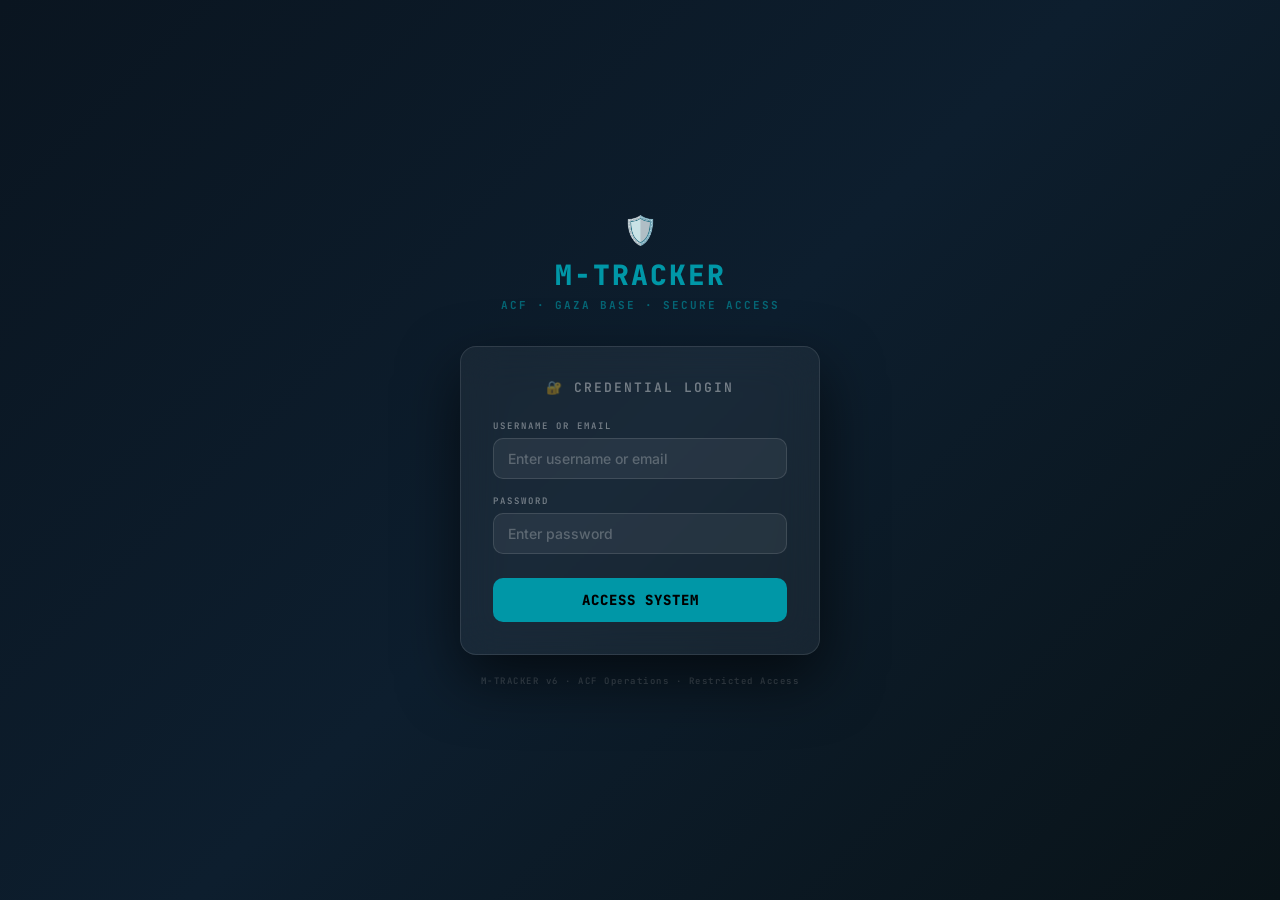
==== commit dfe9674f: "Update index.html" ====
--- a/static/index.html
+++ b/static/index.html
@@ -16,44 +16,36 @@
   },true);
 })();
 </script>
-<script>
-(function(){
-  /* S-TRACKER theme init — runs before render to prevent flash */
-  var saved = localStorage.getItem('theme');
-  if(!saved){
-    /* Also check legacy sopt key */
-    try{var o=JSON.parse(localStorage.getItem('m_sopt')||'{}');if(o.dark===false)saved='light';}catch(e){}
-  }
-  if(saved==='light'){
-    document.documentElement.setAttribute('data-theme','light');
-    document.addEventListener('DOMContentLoaded',function(){document.body.classList.add('light');});
-  }
-  /* Default: dark (no attribute needed) */
-})();
-</script>
 <meta charset="UTF-8">
 <meta name="viewport" content="width=device-width,initial-scale=1,maximum-scale=5">
 <title>M-TRACKER · ACF Gaza</title>
-<link href="https://fonts.googleapis.com/css2?family=Inter:wght@400;500;600;700&display=swap" rel="stylesheet">
+<link href="https://fonts.googleapis.com/css2?family=JetBrains+Mono:wght@400;600;700&family=Inter:wght@400;500;600;700&display=swap" rel="stylesheet">
 <style>
 *{box-sizing:border-box;margin:0;padding:0}
 :root{
-  /* S-TRACKER Design System — Dark Mode Default */
-  --bg:#090d1a;--bg-solid:#090d1a;
-  --sb:#0d1224;--card:#0d1224;--card2:#111827;
-  --b1:#1e2d47;--b2:rgba(255,255,255,0.1);
-  --cy:#f97316;--cyd:#ea6c0a;--cyg:rgba(249,115,22,0.15);
-  --tx:#e2e8f0;--tx-head:#e2e8f0;
-  --dm:#94a3b8;--red:#ef4444;--grn:#22c55e;
-  --sha:none;
-  /* Layout — preserved */
+  /* Deep purple/blue gradient background */
+  --bg:linear-gradient(135deg,#EDF2F7 0%,#E8EEF5 50%,#E2E8F0 100%);
+  --bg-solid:#EDF2F7;
+  --sb:rgba(255,255,255,0.6);
+  /* Glassmorphism cards */
+  --card:rgba(255,255,255,0.55);
+  --card2:rgba(255,255,255,0.75);
+  --b1:rgba(61,74,92,0.15);
+  --b2:rgba(61,74,92,0.3);
+  /* Electric Cyan accent (#00FFFF) + Gold */
+  --cy:#0097A7;--cyd:#00838F;--cyg:rgba(0,151,167,0.08);
+  /* Cool White (#F0F8FF) and Silver (#C0C0C0) */
+  --tx:#3D4A5C;--tx-head:#1A2535;
+  --dm:#6B7A8D;--red:#ef4444;--grn:#00FFFF;
+  --sha:0 4px 20px rgba(61,74,92,0.12);
+  /* Layout */
   --sb-width:270px;
   --map-h:400px;
-  --inner-pad:20px 24px;
-  --feed-pad:20px 24px;
-}
-[data-theme="light"]{--bg:#f1f5f9;--bg-solid:#f1f5f9;--sb:#ffffff;--card:#ffffff;--card2:#f8fafc;--b1:#cbd5e1;--b2:rgba(0,0,0,0.14);--cy:#f97316;--cyd:#ea6c0a;--cyg:rgba(249,115,22,0.12);--tx:#0f172a;--tx-head:#0f172a;--dm:#475569;--sha:0 1px 4px rgba(0,0,0,0.08)}
-body{font-family:'Inter','Segoe UI',system-ui,sans-serif;background:var(--bg-solid);background-image:none;color:var(--tx);display:flex;height:100vh;overflow:hidden;transition:background 0.2s ease,color 0.2s ease;font-size:13px;font-weight:400}
+  --inner-pad:26px 34px;
+  --feed-pad:26px 28px;
+}
+body.light{--bg:linear-gradient(135deg,#f0faf3 0%,#e8f4fd 100%);--bg-solid:#f0faf3;--sb:rgba(13,36,22,0.9);--card:rgba(255,255,255,0.7);--card2:rgba(240,250,243,0.8);--b1:rgba(0,0,0,0.12);--b2:rgba(0,0,0,0.2);--cy:#006666;--cyd:#166534;--cyg:rgba(0,102,102,0.07);--tx:#0d2416;--tx-head:#0d2416;--dm:#4d7a5a;--sha:0 2px 14px rgba(0,0,0,.08)}
+body{font-family:'Inter',sans-serif;background:var(--bg-solid);background-image:linear-gradient(135deg,#EDF2F7 0%,#E8EEF5 50%,#E2E8F0 100%);background-position:center;background-attachment:fixed;color:var(--tx);display:flex;height:100vh;overflow:hidden;transition:background .3s,color .3s;font-size:17px;font-weight:600}
 /* Subtle background texture overlay */
 body::before{content:'';position:fixed;inset:0;background:linear-gradient(135deg,rgba(237,242,247,0.0) 0%,rgba(226,232,240,0.0) 100%);pointer-events:none;z-index:0}
 #sb,#main{position:relative;z-index:1}
@@ -88,8 +80,6 @@
 }
 body.sb-collapsed .logo{padding:14px 11px;justify-content:center;}
 body.sb-collapsed .logo img{margin:0;}
-body.sb-collapsed .logo-icon-row{justify-content:center;}
-body.sb-collapsed .logo-text{flex:0;width:0;min-width:0;overflow:hidden;}
 body.sb-collapsed .ni{
   padding:14px 0;
   justify-content:center;
@@ -238,17 +228,10 @@
 }
 .sopt-toggle input:checked+.sopt-toggle-track::after{transform:translateX(17px)}
 /* Color swatches */
-.color-grid{display:grid;grid-template-columns:repeat(auto-fill,minmax(32px,1fr));gap:6px;margin-top:8px}
+.color-grid{display:grid;grid-template-columns:repeat(6,1fr);gap:6px;margin-top:8px}
 .color-swatch{
   width:32px;height:32px;border-radius:8px;cursor:pointer;border:2px solid transparent;
   transition:.15s;flex-shrink:0;
-  box-shadow:0 2px 6px rgba(0,0,0,0.22),inset 0 1px 0 rgba(255,255,255,0.35),inset 0 -1px 0 rgba(0,0,0,0.18);
-  position:relative;overflow:hidden;
-}
-.color-swatch::after{
-  content:'';position:absolute;inset:0;
-  background:linear-gradient(145deg,rgba(255,255,255,0.38) 0%,rgba(255,255,255,0.06) 50%,rgba(0,0,0,0.08) 100%);
-  border-radius:6px;pointer-events:none;
 }
 .color-swatch:hover{transform:scale(1.12)}
 .color-swatch.active{border-color:var(--tx-head);transform:scale(1.08)}
@@ -275,12 +258,6 @@
 body.accent-green{--cy:#22c55e;--cyd:#16a34a;--cyg:rgba(34,197,94,0.08)}
 body.accent-orange{--cy:#f97316;--cyd:#ea580c;--cyg:rgba(249,115,22,0.08)}
 body.accent-rose{--cy:#f43f5e;--cyd:#e11d48;--cyg:rgba(244,63,94,0.08)}
-body.accent-amber{--cy:#f59e0b;--cyd:#d97706;--cyg:rgba(245,158,11,0.08)}
-body.accent-indigo{--cy:#6366f1;--cyd:#4f46e5;--cyg:rgba(99,102,241,0.08)}
-body.accent-pink{--cy:#ec4899;--cyd:#db2777;--cyg:rgba(236,72,153,0.08)}
-body.accent-sky{--cy:#0ea5e9;--cyd:#0284c7;--cyg:rgba(14,165,233,0.08)}
-body.accent-red{--cy:#dc2626;--cyd:#b91c1c;--cyg:rgba(220,38,38,0.08)}
-body.accent-emerald{--cy:#10b981;--cyd:#059669;--cyg:rgba(16,185,129,0.08)}
 /* Card styles */
 body.card-flat .mc,body.card-flat .mcs{border-radius:4px;box-shadow:none}
 body.card-rounded .mc,body.card-rounded .mcs{border-radius:20px}
@@ -331,13 +308,6 @@
 .mb{background:var(--card);backdrop-filter:blur(6px);border:1px solid var(--b1);border-radius:9px;padding:10px 14px;color:var(--dm);font-size:14px;font-weight:700;cursor:pointer;transition:.15s;font-family:inherit;white-space:nowrap}
 .mb.on{border-color:var(--cyd);color:var(--cy);background:var(--cyg)}
 .fmeta{display:flex;justify-content:space-between;font-family:'JetBrains Mono',monospace;font-size:10px;color:var(--dm);margin-bottom:7px;flex-wrap:wrap;gap:4px}
-.srow-center-wrap{display:flex;justify-content:center;margin:2px 0 14px}
-.srow-center{justify-content:center;max-width:640px;width:100%}
-.ch-filter-chip{display:inline-flex;align-items:center;gap:7px;background:var(--cyg);border:1px solid var(--cyd);color:var(--cy);border-radius:20px;padding:6px 8px 6px 14px;font-size:12.5px;font-weight:600;margin-bottom:10px}
-.ch-filter-chip button{background:none;border:none;color:inherit;font-size:16px;line-height:1;cursor:pointer;padding:2px 6px;border-radius:50%;transition:.15s}
-.ch-filter-chip button:hover{background:rgba(0,0,0,.08)}
-.icb.follow{width:auto;gap:5px;padding:5px 10px;font-size:12px;font-weight:700;color:var(--cy);border:1px solid var(--cyd);border-radius:7px;background:var(--cyg)}
-.icb.follow:hover{background:var(--cyd);color:#fff}
 /* MESSAGE CARD (feed item) */
 .mc{background:rgba(255,255,255,0.4);border-bottom:1px solid var(--b1);padding:var(--feed-pad);transition:.15s}
 .mc:last-child{border-bottom:none}
@@ -372,7 +342,6 @@
 /* Feed timestamp */
 .feed-ts{display:inline-flex;align-items:center;gap:4px;font-family:'JetBrains Mono',monospace;font-size:10px;color:var(--dm);background:rgba(255,255,255,.04);border:1px solid var(--b1);border-radius:20px;padding:2px 10px;margin-bottom:7px;opacity:.8}
 .loc-b{display:inline-flex;align-items:center;gap:5px;background:rgba(232,184,109,.07);border:1px solid rgba(232,184,109,.12);border-radius:20px;padding:3px 11px;font-size:13px;color:var(--cy);cursor:pointer;transition:.15s;margin-bottom:5px}
-.dup-src{display:flex;align-items:center;gap:5px;background:rgba(120,140,255,.08);border:1px solid rgba(120,140,255,.18);border-radius:10px;padding:5px 10px;font-size:11.5px;color:var(--dm);margin-bottom:7px;line-height:1.5}
 .loc-b:hover{background:rgba(34,197,94,.16)}
 .cmeta{display:flex;align-items:center;gap:10px;font-family:'JetBrains Mono',monospace;font-size:12px;color:var(--dm);flex-wrap:wrap;direction:ltr}
 .tgl{color:var(--cy);text-decoration:none;display:flex;align-items:center;gap:3px}
@@ -460,838 +429,312 @@
 /* MAP CANVAS */
 #gaza-canvas{width:100%;border-radius:8px;cursor:pointer;display:block;background:#0a1520}
 /* MOBILE */
-#hamb{display:none;position:fixed;top:10px;left:10px;z-index:60;background:rgba(255,255,255,0.8);backdrop-filter:blur(10px);border:1px solid var(--b1);border-radius:8px;padding:7px;cursor:pointer;color:var(--cy);align-items:center}
-#bnav{display:none}
+#hamb{display:none;position:fixed;top:10px;right:10px;z-index:60;background:rgba(255,255,255,0.8);backdrop-filter:blur(10px);border:1px solid var(--b1);border-radius:8px;padding:7px;cursor:pointer;color:var(--cy);align-items:center}
 @media(max-width:768px){
   #hamb{display:flex}
-  #sb{position:fixed;top:0;bottom:0;left:0;width:var(--sb-width);min-width:var(--sb-width);transform:translateX(-110%);transition:.3s;z-index:50;box-shadow:4px 0 20px rgba(0,0,0,.4)}
+  #sb{position:fixed;top:0;bottom:0;right:0;width:var(--sb-width);min-width:var(--sb-width);transform:translateX(110%);transition:.3s;z-index:50;box-shadow:-4px 0 20px rgba(0,0,0,.4)}
   #sb.open{transform:translateX(0)}
-  #sb-toggle{display:none}
-  #sb #nav{display:none}
-  #main{overflow-x:hidden}
-  .inner{padding:56px 12px calc(78px + env(safe-area-inset-bottom)) 12px}
-  #bnav{
-    display:flex;position:fixed;left:0;right:0;bottom:0;z-index:55;
-    background:rgba(17,22,32,0.97);backdrop-filter:blur(14px);-webkit-backdrop-filter:blur(14px);
-    border-top:1px solid var(--b1);
-    padding:2px 2px calc(2px + env(safe-area-inset-bottom));
-  }
-  .bni{flex:1;display:flex;align-items:center;justify-content:center;padding:10px 0;cursor:pointer;color:rgba(255,255,255,.45);transition:.15s;-webkit-tap-highlight-color:transparent}
-  .bni svg{width:24px;height:24px;flex-shrink:0}
-  .bni.on{color:var(--cy)}
   .sg{grid-template-columns:1fr 1fr}
   .ov-grid{grid-template-columns:1fr}
+  .inner{padding:12px 12px 40px}
   .tbar{flex-direction:column}
-  .srow-center{justify-content:flex-start;flex-wrap:wrap}
 }
 @media(max-width:420px){.sg{grid-template-columns:1fr 1fr}}
 ::-webkit-scrollbar{width:4px}::-webkit-scrollbar-track{background:transparent}::-webkit-scrollbar-thumb{background:var(--b1);border-radius:3px}
-
-/* ══ ACF LIGHT THEME — M-TRACKER ══ */
-/* Green #4a9e35 + Blue #3878c8 — from ACF logo */
-
-:root{
-  --acf-green:#4a9e35;
-  --acf-green-dark:#357228;
-  --acf-blue:#3878c8;
-  --acf-blue-dark:#2a5fa0;
-  --acf-glass-green:rgba(74,158,53,0.08);
-  --acf-glass-green-b:rgba(74,158,53,0.22);
-  --acf-glass-blue:rgba(56,120,200,0.08);
-  --acf-glass-blue-b:rgba(56,120,200,0.22);
-
-  /* Override old tokens */
-  --bg:#f7f9fc;
-  --bg-solid:#f7f9fc;
-  --sb:rgba(255,255,255,0.95);
-  --card:rgba(255,255,255,0.92);
-  --card2:rgba(255,255,255,0.98);
-  --b1:rgba(0,0,0,0.08);
-  --b2:rgba(0,0,0,0.14);
-  --cy:#3878c8;
-  --cyd:#2a5fa0;
-  --cyg:rgba(56,120,200,0.08);
-  --tx:#1a2332;
-  --tx-head:#1a2332;
-  --dm:#5a6a7e;
-  --sha:0 2px 12px rgba(0,0,0,0.07);
-}
-
-/* ── BODY ── */
-body{
-  background:#f7f9fc !important;
-  background-image:none !important;
-  color:#1a2332 !important;
-  font-weight:400 !important;
-}
-body::before{display:none !important;}
-
-/* ── SIDEBAR ── */
-#sb{
-  background:rgba(255,255,255,0.95) !important;
-  backdrop-filter:none !important;
-  -webkit-backdrop-filter:none !important;
-  border-right:0.5px solid var(--acf-glass-blue-b) !important;
-  box-shadow:2px 0 12px rgba(0,0,0,0.05) !important;
-}
-#bnav{
-  background:rgba(255,255,255,0.97) !important;
-  backdrop-filter:none !important;
-  border-top:0.5px solid var(--acf-glass-blue-b) !important;
-}
-.bni{color:rgba(0,0,0,0.35) !important;}
-.bni.on{color:var(--acf-blue) !important;}
-.logo{
-  background:rgba(56,120,200,0.04) !important;
-  border-bottom:0.5px solid var(--acf-glass-blue-b) !important;
-}
-.logo::after{display:none !important;}
-.lm{color:var(--acf-blue-dark) !important;font-weight:500 !important;}
-.ls{color:rgba(56,120,200,0.6) !important;font-weight:400 !important;}
-.ni{color:rgba(0,0,0,0.45) !important;font-weight:400 !important;}
-.ni:hover{background:var(--acf-glass-blue) !important;color:var(--acf-blue-dark) !important;}
-.ni.on{
-  background:var(--acf-glass-blue) !important;
-  border-right-color:var(--acf-blue) !important;
-  color:var(--acf-blue-dark) !important;
-}
-.ni.on svg{opacity:1 !important;}
-.ni svg{opacity:0.45 !important;}
-
-#sb-toggle{
-  background:rgba(255,255,255,0.92) !important;
-  backdrop-filter:none !important;
-  border:0.5px solid var(--acf-glass-blue-b) !important;
-  border-left:none !important;
-  color:#5a6a7e !important;
-}
-#sb-toggle:hover{background:var(--acf-glass-blue) !important;color:var(--acf-blue) !important;}
-
+/* GEOCODER PAGE */
+.gc-wrap{max-width:720px}
+.gc-search-box{position:relative;margin-bottom:14px}
+.gc-input{width:100%;background:var(--card);backdrop-filter:blur(10px);border:1px solid var(--b1);border-radius:12px;padding:13px 48px 13px 44px;color:var(--tx);font-size:15px;outline:none;transition:.2s;font-family:inherit}
+.gc-input:focus{border-color:var(--cyd);box-shadow:0 0 0 3px rgba(0,255,255,.07)}
+.gc-input::placeholder{color:var(--dm)}
+.gc-ico{position:absolute;left:14px;top:50%;transform:translateY(-50%);color:var(--dm);pointer-events:none}
+.gc-clear{position:absolute;right:12px;top:50%;transform:translateY(-50%);background:none;border:none;color:var(--dm);cursor:pointer;font-size:18px;line-height:1;padding:4px;display:none}
+.gc-clear.on{display:block}
+.gc-clear:hover{color:var(--cy)}
+.gc-dropdown{position:absolute;top:calc(100% + 4px);left:0;right:0;background:rgba(240,245,252,0.97);backdrop-filter:blur(20px);border:1px solid var(--b1);border-radius:12px;box-shadow:var(--sha);z-index:50;overflow:hidden;display:none;max-height:320px;overflow-y:auto}
+.gc-dropdown.open{display:block}
+.gc-sug{display:flex;align-items:center;gap:10px;padding:10px 14px;cursor:pointer;transition:.12s;border-bottom:1px solid var(--b1)}
+.gc-sug:last-child{border-bottom:none}
+.gc-sug:hover,.gc-sug.active{background:var(--card2)}
+.gc-sug-ico{width:30px;height:30px;border-radius:8px;display:flex;align-items:center;justify-content:center;flex-shrink:0;font-size:14px}
+.gc-sug-ico.neighbourhood{background:rgba(0,255,255,.1)}
+.gc-sug-ico.community{background:rgba(0,255,255,.1)}
+.gc-sug-ico.road{background:rgba(251,191,36,.1)}
+.gc-sug-ico.building{background:rgba(167,139,250,.1)}
+.gc-sug-name{font-size:13px;font-weight:600;color:var(--tx-head);line-height:1.2}
+.gc-sug-sub{font-size:11px;color:var(--dm);margin-top:2px}
+.gc-sug-badge{margin-left:auto;font-family:'JetBrains Mono',monospace;font-size:9px;letter-spacing:.5px;padding:2px 7px;border-radius:20px;flex-shrink:0}
+.gc-sug-badge.neighbourhood{background:rgba(0,255,255,.07);color:var(--cy);border:1px solid rgba(0,255,255,.2)}
+.gc-sug-badge.community{background:rgba(0,255,255,.07);color:#00FFFF;border:1px solid rgba(0,255,255,.2)}
+.gc-sug-badge.road{background:rgba(251,191,36,.08);color:#fbbf24;border:1px solid rgba(251,191,36,.2)}
+.gc-sug-badge.building{background:rgba(167,139,250,.08);color:#a78bfa;border:1px solid rgba(167,139,250,.2)}
+.gc-results-hdr{font-family:'JetBrains Mono',monospace;font-size:10px;color:var(--dm);letter-spacing:1px;margin-bottom:8px;display:flex;align-items:center;gap:6px}
+.gc-results-hdr b{color:var(--cy)}
+.gc-card{background:var(--card);backdrop-filter:blur(10px);border:1px solid var(--b1);border-radius:12px;padding:14px;margin-bottom:8px;display:flex;align-items:flex-start;gap:12px;transition:.15s;cursor:pointer}
+.gc-card:hover{border-color:var(--b2);transform:translateY(-1px);box-shadow:var(--sha)}
+.gc-card-ico{width:42px;height:42px;border-radius:10px;display:flex;align-items:center;justify-content:center;font-size:18px;flex-shrink:0}
+.gc-card-ico.neighbourhood{background:rgba(0,255,255,.1)}
+.gc-card-ico.community{background:rgba(0,255,255,.1)}
+.gc-card-ico.road{background:rgba(251,191,36,.1)}
+.gc-card-ico.building{background:rgba(167,139,250,.1)}
+.gc-card-body{flex:1;min-width:0}
+.gc-card-name{font-size:14px;font-weight:700;color:var(--tx-head);margin-bottom:2px}
+.gc-card-name-ar{font-size:12px;color:var(--dm);direction:rtl;text-align:right;margin-bottom:4px}
+.gc-card-disp{font-size:11px;color:var(--dm);margin-bottom:7px}
+.gc-card-coords{font-family:'JetBrains Mono',monospace;font-size:10px;color:var(--dm);display:flex;align-items:center;gap:6px;flex-wrap:wrap;margin-bottom:8px}
+.gc-card-coords span{background:rgba(255,255,255,0.6);border:1px solid var(--b1);border-radius:5px;padding:2px 7px}
+.gc-card-acts{display:flex;gap:5px;flex-wrap:wrap}
+.gc-stats-grid{display:grid;grid-template-columns:repeat(auto-fill,minmax(140px,1fr));gap:8px;margin-bottom:16px}
+.gc-stat{background:var(--card);backdrop-filter:blur(10px);border:1px solid var(--b1);border-radius:12px;padding:14px 18px;display:flex;align-items:center;gap:12px}
+.gc-stat-ico{font-size:22px}
+.gc-stat-num{font-family:'JetBrains Mono',monospace;font-size:20px;font-weight:700;color:var(--cy)}
+.gc-stat-lbl{font-size:10px;color:var(--dm);margin-top:2px}
+.gc-hint{font-size:12px;color:var(--dm);background:var(--card);backdrop-filter:blur(10px);border:1px solid var(--b1);border-radius:10px;padding:11px 14px;margin-bottom:14px;display:flex;align-items:center;gap:8px;line-height:1.5}
+.gc-empty{text-align:center;padding:40px 20px;color:var(--dm)}
+.gc-empty-ico{font-size:36px;margin-bottom:10px}
+.gc-empty-msg{font-family:'JetBrains Mono',monospace;font-size:11px;letter-spacing:.5px}
+
+/* ══════════════════════════════════════════
+   PROJECTION MODE
+   Triggered by .proj on <body>
+
+   Hides sidebar + right panel, expands feed
+   to full width with larger fonts/cards.
+══════════════════════════════════════════ */
+body.proj #sb            { display:none; }
+body.proj #main          { background:transparent; }
+body.proj .inner         { padding:14px 28px 28px; max-width:100%; }
+body.proj .ov-grid       { grid-template-columns:1fr; }
+body.proj .ov-grid > div:last-child { display:none; }   /* hide right panel */
+body.proj .sg            { grid-template-columns:repeat(4,1fr); gap:12px; margin-bottom:16px; }
+body.proj .sl            { font-size:11px; letter-spacing:1.8px; }
+body.proj .sv            { font-size:44px; font-weight:800; }
+body.proj .ss            { font-size:13px; }
+body.proj .feed-body     { max-height:calc(100vh - 280px); }
+/* Cards — bigger everything */
+body.proj .ct            { font-size:28px !important; line-height:1.8; font-weight:700; -webkit-line-clamp:3; }
+body.proj .ct.exp        { -webkit-line-clamp:unset; }
+body.proj .ct-ar         { font-size:28px !important; line-height:1.8; font-weight:700; -webkit-line-clamp:3; }
+body.proj .ct-ar.exp     { -webkit-line-clamp:unset; }
+body.proj .csrc          { font-size:16px; }
+body.proj .feed-ts       { font-size:13px; padding:3px 13px; }
+body.proj .loc-b         { font-size:16px; padding:4px 14px; }
+body.proj .tbox          { font-size:18px; line-height:1.7; padding:11px 16px; }
+body.proj .tbox-lbl      { font-size:13px; }
+body.proj .cmeta         { font-size:14px; }
+body.proj .rdm           { font-size:15px; }
+body.proj .kh, body.proj .kc { font-size:inherit; padding:0 4px; border-radius:4px; }
+body.proj .mc, body.proj .mcs { padding:0; }  /* handled by inner cbody */
+body.proj .shr           { padding:10px 0 0; }
+body.proj .sha           { font-size:15px; padding:6px 16px; }
+body.proj .bmbtn         { font-size:15px; padding:6px 16px; }
+body.proj .slbl          { font-size:13px; }
+body.proj .live          { font-size:11px; padding:4px 12px; }
+body.proj .ldot          { width:8px; height:8px; }
+body.proj .feed-ttl      { font-size:14px; }
+body.proj .feed-hdr      { padding:13px 18px; }
+body.proj .phd .ttl      { font-size:22px; }
+body.proj .phd .sub      { font-size:13px; }
+body.proj .pills-wrap    { margin-bottom:10px; }
+body.proj .pill          { font-size:14px; padding:6px 16px; }
+body.proj .mb            { font-size:14px; padding:9px 14px; }
+body.proj .si input      { font-size:16px; }
+body.proj .si            { padding:9px 14px; }
+body.proj .fmeta         { font-size:12px; margin-bottom:10px; }
+
+/* Projection button — glowing cyan */
+.btn.proj-btn {
+  background: rgba(0,255,255,.08);
+  border-color: rgba(0,255,255,.35);
+  color: var(--cy);
+  font-weight: 600;
+  letter-spacing: .04em;
+}
+.btn.proj-btn:hover {
+  background: var(--cy);
+  border-color: var(--cy);
+  color: #000;
+}
+body.proj .btn.proj-btn {
+  background: var(--cy);
+  border-color: var(--cy);
+  color: #000;
+  font-weight: 700;
+  box-shadow: 0 2px 8px rgba(0,151,167,.2);
+}
+/* ── GEO FILTER ── */
+.geo-filter-wrap{position:relative;display:inline-flex}
+.btn.geo-active{color:var(--cy);border-color:var(--cyd);background:var(--cyg)}
+.geo-dot{position:absolute;top:-4px;right:-4px;width:8px;height:8px;border-radius:50%;background:var(--cy);display:none;box-shadow:0 0 6px var(--cy)}
+.geo-dot.on{display:block}
+.geo-panel{position:absolute;top:calc(100% + 8px);right:0;background:var(--card);backdrop-filter:blur(16px);-webkit-backdrop-filter:blur(16px);border:1px solid var(--b1);border-radius:14px;padding:14px;min-width:230px;box-shadow:0 12px 40px rgba(0,0,0,.6);z-index:200;display:none;flex-direction:column;gap:4px}
+.geo-panel.open{display:flex}
+.geo-panel-title{font-family:'JetBrains Mono',monospace;font-size:9px;letter-spacing:1.5px;color:var(--dm);text-transform:uppercase;margin-bottom:6px;padding-bottom:8px;border-bottom:1px solid var(--b1)}
+.geo-opt{display:flex;align-items:center;justify-content:space-between;padding:9px 12px;border-radius:9px;cursor:pointer;transition:.15s;user-select:none;border:1px solid transparent}
+.geo-opt:hover{background:rgba(255,255,255,.05);border-color:var(--b1)}
+.geo-opt.active{background:var(--cyg);border-color:var(--cyd)}
+.geo-opt-left{display:flex;align-items:center;gap:9px}
+.geo-opt-flag{font-size:17px;line-height:1;flex-shrink:0}
+.geo-opt-en{font-size:13px;font-weight:600;color:var(--tx);line-height:1.2}
+.geo-opt-ar{font-size:11px;color:var(--dm);margin-top:2px;direction:rtl}
+.geo-opt-check{width:16px;height:16px;border-radius:50%;border:2px solid var(--b2);flex-shrink:0;display:flex;align-items:center;justify-content:center;transition:.15s}
+.geo-opt.active .geo-opt-check{background:var(--cy);border-color:var(--cy)}
+.geo-opt.active .geo-opt-check::after{content:'';width:5px;height:5px;border-radius:50%;background:#000}
+.geo-divider{height:1px;background:var(--b1);margin:4px 0}
+/* ── INLINE LINK BUTTONS ── */
+.link-btns{display:flex;flex-wrap:wrap;gap:6px;margin:8px 0;direction:ltr}
+.link-btn{display:inline-flex;align-items:center;gap:6px;background:rgba(0,151,167,.08);border:1px solid rgba(0,151,167,.3);border-radius:8px;padding:6px 12px;font-size:12px;font-weight:600;color:var(--cy);cursor:pointer;text-decoration:none;transition:.15s;font-family:inherit;white-space:nowrap;max-width:280px}
+.link-btn:hover{background:rgba(0,151,167,.18);border-color:var(--cy);transform:translateY(-1px)}
+.link-btn svg{flex-shrink:0;opacity:.8}
+.link-btn span{overflow:hidden;text-overflow:ellipsis;white-space:nowrap}
+
+/* ══════════════════════════════════════════
+   LOGIN SYSTEM
+══════════════════════════════════════════ */
+#login-overlay{
+  position:fixed;inset:0;z-index:9999;
+  background:linear-gradient(135deg,#0a1520 0%,#0d1e2e 50%,#091318 100%);
+  display:flex;align-items:center;justify-content:center;
+  font-family:'Inter',sans-serif;
+}
+#login-overlay.hidden{display:none}
+.login-box{
+  width:100%;max-width:400px;padding:20px;
+}
+.login-logo{text-align:center;margin-bottom:32px}
+.login-logo .lm{font-family:'JetBrains Mono',monospace;font-size:28px;font-weight:800;color:#0097A7;letter-spacing:2px}
+.login-logo .ls{font-family:'JetBrains Mono',monospace;font-size:11px;color:rgba(0,151,167,0.6);letter-spacing:2px;margin-top:4px}
+.login-card{
+  background:rgba(255,255,255,0.05);
+  backdrop-filter:blur(20px);-webkit-backdrop-filter:blur(20px);
+  border:1px solid rgba(255,255,255,0.1);
+  border-radius:16px;padding:32px;
+  box-shadow:0 24px 60px rgba(0,0,0,0.6);
+}
+.login-title{font-family:'JetBrains Mono',monospace;font-size:13px;letter-spacing:2px;color:rgba(255,255,255,0.4);text-transform:uppercase;margin-bottom:24px;text-align:center}
+.login-field{margin-bottom:16px}
+.login-field label{display:block;font-family:'JetBrains Mono',monospace;font-size:9px;letter-spacing:2px;color:rgba(255,255,255,0.4);text-transform:uppercase;margin-bottom:6px}
+.login-field input{
+  width:100%;background:rgba(255,255,255,0.06);
+  border:1px solid rgba(255,255,255,0.12);border-radius:10px;
+  padding:11px 14px;color:#fff;font-size:14px;font-weight:500;
+  outline:none;transition:.2s;font-family:'Inter',sans-serif;
+}
+.login-field input:focus{border-color:#0097A7;background:rgba(0,151,167,0.08);box-shadow:0 0 0 3px rgba(0,151,167,0.12)}
+.login-field input::placeholder{color:rgba(255,255,255,0.25)}
+.login-btn{
+  width:100%;background:#0097A7;color:#000;
+  border:none;border-radius:10px;padding:13px;
+  font-size:14px;font-weight:800;cursor:pointer;
+  font-family:'JetBrains Mono',monospace;letter-spacing:1px;
+  transition:.2s;margin-top:8px;
+}
+.login-btn:hover{background:#00838F;transform:translateY(-1px);box-shadow:0 6px 20px rgba(0,151,167,0.3)}
+.login-btn:active{transform:translateY(0)}
+.login-err{
+  background:rgba(239,68,68,0.12);border:1px solid rgba(239,68,68,0.3);
+  border-radius:8px;padding:10px 14px;
+  font-size:12px;color:#ef4444;text-align:center;
+  margin-bottom:14px;display:none;font-family:'JetBrains Mono',monospace;
+}
+.login-err.on{display:block}
+.login-footer{text-align:center;margin-top:20px;font-family:'JetBrains Mono',monospace;font-size:9px;letter-spacing:1.5px;color:rgba(255,255,255,0.2)}
+.login-shield{font-size:28px;margin-bottom:10px}
+
+/* ── USER BADGE in sidebar ── */
 #user-badge{
-  background:rgba(56,120,200,0.04) !important;
-  border-top:0.5px solid var(--acf-glass-blue-b) !important;
-  display:flex !important;
-  align-items:center !important;
-  gap:9px !important;
-  padding:10px 12px !important;
+  padding:12px 16px;border-top:1px solid var(--b1);
+  display:flex;align-items:center;gap:10px;cursor:default;
 }
 .ub-av{
-  width:30px !important;
-  height:30px !important;
-  border-radius:50% !important;
-  background:var(--acf-blue) !important;
-  color:#fff !important;
-  font-size:11px !important;
-  font-weight:500 !important;
-  display:flex !important;
-  align-items:center !important;
-  justify-content:center !important;
-  flex-shrink:0 !important;
-  letter-spacing:0.03em !important;
-}
-.ub-info{flex:1 !important;min-width:0 !important;}
-.ub-name{
-  color:#1a2332 !important;
-  font-size:12px !important;
-  font-weight:500 !important;
-  white-space:nowrap !important;
-  overflow:hidden !important;
-  text-overflow:ellipsis !important;
-}
-.ub-role{
-  color:var(--acf-blue) !important;
-  font-size:10px !important;
-  font-weight:400 !important;
-  margin-top:1px !important;
-  white-space:nowrap !important;
-  overflow:hidden !important;
-  text-overflow:ellipsis !important;
-}
-.ub-logout{
-  background:none !important;
-  border:none !important;
-  color:#8fa0b4 !important;
-  cursor:pointer !important;
-  padding:4px !important;
-  border-radius:6px !important;
-  display:flex !important;
-  align-items:center !important;
-  flex-shrink:0 !important;
-  transition:color .15s,background .15s !important;
-}
-.ub-logout:hover{
-  color:var(--acf-blue) !important;
-  background:var(--acf-glass-blue) !important;
-}
-
-body.sb-collapsed .ni.on{
-  background:var(--acf-glass-blue) !important;
-  border-right:none !important;
-}
-body.sb-collapsed .ni::after{
-  background:rgba(26,35,50,0.92) !important;
-  color:#fff !important;
-  font-weight:400 !important;
-}
-
-/* ── PAGE TITLES ── */
-.phd .ttl{
-  color:#1a2332 !important;
-  font-weight:500 !important;
-  text-shadow:none !important;
-  font-family:'Inter',sans-serif !important;
-}
-.phd .sub{color:#5a6a7e !important;font-weight:400 !important;}
-
-/* ── BUTTONS ── */
-.btn{
-  background:rgba(255,255,255,0.92) !important;
-  backdrop-filter:none !important;
-  border:0.5px solid rgba(0,0,0,0.12) !important;
-  color:#5a6a7e !important;
-  font-weight:500 !important;
-}
-.btn:hover{color:var(--acf-blue) !important;border-color:var(--acf-glass-blue-b) !important;background:var(--acf-glass-blue) !important;}
-.btn.cyan{background:var(--acf-blue) !important;color:#fff !important;border-color:var(--acf-blue-dark) !important;font-weight:500 !important;}
-.btn.cyan:hover{background:var(--acf-blue-dark) !important;}
-
-/* ── STAT CARDS ── */
-.sg .sc,.sc{
-  background:rgba(255,255,255,0.92) !important;
-  backdrop-filter:none !important;
-  -webkit-backdrop-filter:none !important;
-  border:0.5px solid var(--acf-glass-blue-b) !important;
-  border-top:2px solid var(--acf-blue) !important;
-  box-shadow:0 1px 6px rgba(0,0,0,0.05) !important;
-  transition:box-shadow .15s !important;
-}
-.sc:hover{transform:none !important;box-shadow:0 3px 14px rgba(56,120,200,0.12) !important;border-color:var(--acf-glass-blue-b) !important;}
-.sc.grn{border-top:2px solid var(--acf-green) !important;border-color:var(--acf-glass-green-b) !important;}
-.sc.red{border-top:2px solid #dc3232 !important;}
-.sc.ylw{border-top:2px solid #ea9f14 !important;}
-.sl{color:var(--acf-blue) !important;font-weight:500 !important;opacity:1 !important;}
-.sv{color:#1a2332 !important;font-weight:500 !important;}
-.sc.cya .sv{color:var(--acf-blue) !important;}
-.sc.grn .sv{color:var(--acf-green) !important;}
-.sc.red .sv{color:#dc3232 !important;}
-.sc.ylw .sv{color:#ea9f14 !important;}
-.ss{color:#5a6a7e !important;font-weight:400 !important;}
-.sc-ico{opacity:0.5 !important;}
-
-/* ── LIVE DOT ── */
-.ldot{background:var(--acf-green) !important;animation:none !important;}
-.live{background:rgba(74,158,53,0.08) !important;border-color:var(--acf-glass-green-b) !important;color:var(--acf-green-dark) !important;}
-
-/* ── FEED WRAPPER ── */
-.feed-wrap{
-  background:rgba(255,255,255,0.92) !important;
-  backdrop-filter:none !important;
-  -webkit-backdrop-filter:none !important;
-  border:0.5px solid var(--acf-glass-blue-b) !important;
-  border-top:2px solid var(--acf-blue) !important;
-}
-.feed-hdr{background:rgba(56,120,200,0.04) !important;border-bottom:0.5px solid var(--acf-glass-blue-b) !important;}
-.feed-ttl{color:var(--acf-blue-dark) !important;font-weight:500 !important;text-shadow:none !important;}
-
-/* ── CLOCK ── */
-.clock-card{
-  background:rgba(255,255,255,0.92) !important;
-  backdrop-filter:none !important;
-  -webkit-backdrop-filter:none !important;
-  border:0.5px solid var(--acf-glass-blue-b) !important;
-  box-shadow:0 1px 6px rgba(0,0,0,0.05) !important;
-}
-.clk-t{color:var(--acf-blue) !important;text-shadow:none !important;font-weight:500 !important;}
-.clk-d{color:#5a6a7e !important;}
-
-/* ── MESSAGE CARDS ── */
-.mc{
-  background:rgba(255,255,255,0.5) !important;
-  border-bottom:0.5px solid rgba(0,0,0,0.06) !important;
-}
-.mc:hover{background:rgba(255,255,255,0.85) !important;}
-.mc.crit{border-left:3px solid #dc3232 !important;background:rgba(220,50,50,0.03) !important;}
-
-.mcs{
-  background:rgba(255,255,255,0.92) !important;
-  backdrop-filter:none !important;
-  -webkit-backdrop-filter:none !important;
-  border:0.5px solid rgba(0,0,0,0.08) !important;
-  border-top:2px solid var(--acf-blue) !important;
-  box-shadow:0 1px 6px rgba(0,0,0,0.05) !important;
-  transition:box-shadow .15s !important;
-}
-.mcs:hover{transform:none !important;border-color:var(--acf-glass-blue-b) !important;box-shadow:0 3px 14px rgba(56,120,200,0.10) !important;}
-.mcs.crit{border-top:2px solid #dc3232 !important;border-left:none !important;}
-
-/* ── TEXT ── */
-.ttl,.phd .ttl,.csrc,.feed-ttl,.kwt,.mttl,.chn{color:#1a2332 !important;font-weight:500 !important;}
-.sub,.phd .sub,.msub,.chdes{color:#5a6a7e !important;font-weight:400 !important;}
-.ct,.ct-ar{color:#1a2332 !important;font-weight:400 !important;}
-.fmeta,.cmeta,.chcnt,.chu{color:#8fa0b4 !important;}
-.tbox{
-  background:rgba(56,120,200,0.04) !important;
-  border:0.5px solid var(--acf-glass-blue-b) !important;
-  color:#5a6a7e !important;
-  font-weight:400 !important;
-}
-.tbox-lbl{color:var(--acf-blue) !important;}
-.feed-ts{background:rgba(0,0,0,0.03) !important;border:0.5px solid rgba(0,0,0,0.08) !important;color:#8fa0b4 !important;}
-.loc-b{background:rgba(74,158,53,0.06) !important;border:0.5px solid var(--acf-glass-green-b) !important;color:var(--acf-green-dark) !important;}
-.dup-src{background:rgba(74,110,220,0.06) !important;border:0.5px solid rgba(74,110,220,0.18) !important;color:#4a5a80 !important;}
-.rdm,.tgl,.kh{color:var(--acf-blue) !important;}
-
-/* ── PILLS / FILTER TAGS ── */
-.pill{
-  background:rgba(255,255,255,0.92) !important;
-  backdrop-filter:none !important;
-  border:0.5px solid rgba(0,0,0,0.10) !important;
-  color:#5a6a7e !important;
-  font-weight:400 !important;
-}
-.pill:hover{border-color:var(--acf-glass-blue-b) !important;color:var(--acf-blue-dark) !important;}
-.pill.on{background:var(--acf-blue) !important;border-color:var(--acf-blue) !important;color:#fff !important;font-weight:500 !important;}
-.pills-toggle{border:0.5px solid rgba(0,0,0,0.10) !important;color:#5a6a7e !important;}
-.pills-toggle:hover{border-color:var(--acf-glass-blue-b) !important;color:var(--acf-blue) !important;}
-
-/* ── SEARCH / INPUTS ── */
-.si,.fi,.kwin,.gc-input{
-  background:rgba(0,0,0,0.03) !important;
-  backdrop-filter:none !important;
-  border:0.5px solid rgba(0,0,0,0.10) !important;
-  color:#1a2332 !important;
-}
-.si input,.gc-input{color:#1a2332 !important;}
-.si input::placeholder,.fi::placeholder,.kwin::placeholder,.gc-input::placeholder{color:#8fa0b4 !important;}
-.si:focus-within,.fi:focus,.kwin:focus,.gc-input:focus{
-  border-color:var(--acf-blue) !important;
-  box-shadow:0 0 0 3px rgba(56,120,200,0.08) !important;
-}
-
-/* ── MODE / TAB BUTTONS ── */
-.mb,.stab,.kmb{
-  background:rgba(255,255,255,0.92) !important;
-  backdrop-filter:none !important;
-  border:0.5px solid rgba(0,0,0,0.10) !important;
-  color:#5a6a7e !important;
-  font-weight:400 !important;
-}
-.mb.on,.stab.on,.kmb.on{
-  border-color:var(--acf-blue) !important;
-  color:var(--acf-blue-dark) !important;
-  background:var(--acf-glass-blue) !important;
-}
-
-/* ── SCREEN OPTIONS PANEL ── */
-.sopt-btn{
-  background:rgba(255,255,255,0.92) !important;
-  border:0.5px solid rgba(0,0,0,0.10) !important;
-  color:#5a6a7e !important;
-  font-weight:400 !important;
-}
-.sopt-btn:hover,.sopt-btn.active{border-color:var(--acf-blue) !important;color:var(--acf-blue-dark) !important;background:var(--acf-glass-blue) !important;}
-.sopt-panel{
-  background:rgba(247,249,252,0.97) !important;
-  backdrop-filter:none !important;
-  -webkit-backdrop-filter:none !important;
-  border-left:0.5px solid var(--acf-glass-blue-b) !important;
-  box-shadow:-4px 0 20px rgba(0,0,0,0.08) !important;
-}
-.sopt-hd{background:rgba(56,120,200,0.04) !important;border-bottom:0.5px solid var(--acf-glass-blue-b) !important;}
-.sopt-hd-ttl{color:var(--acf-blue-dark) !important;font-weight:500 !important;}
-.sopt-toggle input:checked+.sopt-toggle-track{background:var(--acf-blue) !important;}
-.sopt-slider{accent-color:var(--acf-blue) !important;}
-.sopt-row-label{color:#1a2332 !important;font-weight:400 !important;}
-
-/* ── CHANNEL CARDS ── */
-.chc{
-  background:rgba(255,255,255,0.92) !important;
-  backdrop-filter:none !important;
-  -webkit-backdrop-filter:none !important;
-  border:0.5px solid rgba(0,0,0,0.08) !important;
-  border-top:2px solid var(--acf-blue) !important;
-  box-shadow:0 1px 6px rgba(0,0,0,0.04) !important;
-}
-.chc:hover{background:rgba(255,255,255,0.98) !important;transform:none !important;box-shadow:0 3px 14px rgba(56,120,200,0.10) !important;border-color:var(--acf-glass-blue-b) !important;}
-.chav{background:var(--acf-blue) !important;color:#fff !important;}
-.chav.web{background:var(--acf-green) !important;}
-.chn{color:#1a2332 !important;font-weight:500 !important;}
-.chu,.chdes{color:#5a6a7e !important;font-weight:400 !important;}
-.chbdg.tg,.chbdg.wb{background:var(--acf-glass-blue) !important;color:var(--acf-blue-dark) !important;border:0.5px solid var(--acf-glass-blue-b) !important;}
-.chcnt b{color:#1a2332 !important;font-weight:500 !important;}
-.icb:hover{color:var(--acf-blue) !important;background:var(--acf-glass-blue) !important;}
-
-/* ── USER MANAGEMENT ── */
+  width:32px;height:32px;border-radius:50%;
+  background:linear-gradient(135deg,#0097A7,#00838F);
+  display:flex;align-items:center;justify-content:center;
+  font-family:'JetBrains Mono',monospace;font-size:11px;font-weight:700;color:#000;flex-shrink:0;
+}
+.ub-info{flex:1;min-width:0}
+.ub-name{font-size:13px;font-weight:700;color:var(--tx-head);white-space:nowrap;overflow:hidden;text-overflow:ellipsis}
+.ub-role{font-family:'JetBrains Mono',monospace;font-size:9px;letter-spacing:1px;color:var(--cy);text-transform:uppercase}
+.ub-logout{background:none;border:none;color:var(--dm);cursor:pointer;padding:4px;border-radius:5px;transition:.15s;display:flex}
+.ub-logout:hover{color:#ef4444}
+
+/* ── USER MANAGEMENT PAGE ── */
+.um-grid{display:grid;gap:10px}
 .um-card{
-  background:rgba(255,255,255,0.92) !important;
-  border:0.5px solid rgba(0,0,0,0.08) !important;
-  border-top:2px solid var(--acf-blue) !important;
-  border-radius:12px !important;
-  padding:16px !important;
-  margin-bottom:10px !important;
-  display:flex !important;
-  align-items:center !important;
-  gap:12px !important;
-}
-.um-avatar{
-  width:36px !important;height:36px !important;
-  border-radius:50% !important;
-  background:var(--acf-glass-blue) !important;
-  border:0.5px solid var(--acf-glass-blue-b) !important;
-  display:flex !important;align-items:center !important;justify-content:center !important;
-  font-size:13px !important;font-weight:500 !important;color:var(--acf-blue-dark) !important;
-  flex-shrink:0 !important;
-}
-.um-info{flex:1 !important;}
-.um-role{
-  display:inline-flex !important;align-items:center !important;
-  padding:2px 8px !important;border-radius:20px !important;
-  font-size:10px !important;font-weight:500 !important;
-  background:var(--acf-glass-blue) !important;
-  color:var(--acf-blue-dark) !important;
-  border:0.5px solid var(--acf-glass-blue-b) !important;
-  margin-top:3px !important;
-}
-.um-role.admin{
-  background:rgba(74,158,53,0.09) !important;
-  color:var(--acf-green-dark) !important;
-  border-color:var(--acf-glass-green-b) !important;
-}
-.um-card:hover{border-color:var(--acf-glass-blue-b) !important;}
-.um-name{color:#1a2332 !important;font-weight:500 !important;}
-
-/* ── KEYWORDS ── */
-.kwbox{
-  background:rgba(255,255,255,0.92) !important;
-  backdrop-filter:none !important;
-  border:0.5px solid var(--acf-glass-green-b) !important;
-  border-top:2px solid var(--acf-green) !important;
-}
-.kwt{color:#1a2332 !important;font-weight:500 !important;}
-.kwtag{background:var(--acf-glass-blue) !important;border:0.5px solid var(--acf-glass-blue-b) !important;color:var(--acf-blue-dark) !important;font-weight:400 !important;}
-.kwtag.crit{background:rgba(220,50,50,0.08) !important;border-color:rgba(220,50,50,0.22) !important;color:#8a1a1a !important;}
-
-/* ── MODALS ── */
-.ovm{backdrop-filter:none !important;}
-.modal{
-  background:rgba(247,249,252,0.97) !important;
-  backdrop-filter:none !important;
-  -webkit-backdrop-filter:none !important;
-  border:0.5px solid var(--acf-glass-blue-b) !important;
-  box-shadow:0 20px 50px rgba(0,0,0,0.18) !important;
-}
-.mapw{
-  background:#fff !important;
-  backdrop-filter:none !important;
-  border:0.5px solid var(--acf-glass-blue-b) !important;
-}
-.maphd span{color:var(--acf-blue) !important;}
-.mttl{color:#1a2332 !important;font-weight:500 !important;}
-.msub{color:#5a6a7e !important;}
-.fl{color:#8fa0b4 !important;font-weight:400 !important;}
-.bok{background:var(--acf-blue) !important;color:#fff !important;font-weight:500 !important;}
-.bcan{border:0.5px solid rgba(0,0,0,0.12) !important;color:#5a6a7e !important;}
-#map-ov{backdrop-filter:none !important;}
-
-/* ── TOAST ── */
-#toast{
-  background:rgba(247,249,252,0.97) !important;
-  backdrop-filter:none !important;
-  border:0.5px solid var(--acf-glass-blue-b) !important;
-  color:var(--acf-blue-dark) !important;
-  box-shadow:0 8px 24px rgba(0,0,0,0.12) !important;
-}
-#toast.crit{border-color:rgba(220,50,50,0.3) !important;color:#8a1a1a !important;}
-
-/* ── EMPTY STATE ── */
-.empty{
-  background:rgba(255,255,255,0.7) !important;
-  backdrop-filter:none !important;
-  border:0.5px solid rgba(0,0,0,0.08) !important;
-}
-
-/* ── GEOCODER ── */
-.gc-wrap{max-width:700px !important;margin:0 auto !important;}
-.gc-stats-grid{display:grid !important;grid-template-columns:repeat(4,minmax(0,1fr)) !important;gap:10px !important;margin-bottom:14px !important;}
-.gc-stat{
-  background:rgba(255,255,255,0.92) !important;
-  border:0.5px solid var(--acf-glass-blue-b) !important;
-  border-top:2px solid var(--acf-blue) !important;
-  border-radius:10px !important;
-  padding:12px 14px !important;
-  display:flex !important;align-items:center !important;gap:10px !important;
-}
-.gc-stat-ico{font-size:20px !important;flex-shrink:0 !important;}
-.gc-stat-num{font-size:20px !important;font-weight:500 !important;color:var(--acf-blue) !important;line-height:1 !important;}
-.gc-stat-lbl{font-size:11px !important;color:#8fa0b4 !important;margin-top:2px !important;}
-.gc-hint{
-  display:flex !important;align-items:flex-start !important;gap:8px !important;
-  background:var(--acf-glass-blue) !important;
-  border:0.5px solid var(--acf-glass-blue-b) !important;
-  border-radius:10px !important;
-  padding:10px 14px !important;
-  font-size:12px !important;color:#5a6a7e !important;
-  margin-bottom:12px !important;
-}
-.gc-search-box{
-  position:relative !important;
-  margin-bottom:16px !important;
-}
-.gc-ico{
-  position:absolute !important;left:12px !important;top:50% !important;
-  transform:translateY(-50%) !important;
-  color:#8fa0b4 !important;pointer-events:none !important;
-}
-.gc-input{
-  width:100% !important;
-  padding:11px 36px 11px 38px !important;
-  border-radius:10px !important;
-  background:rgba(255,255,255,0.92) !important;
-  border:0.5px solid rgba(0,0,0,0.12) !important;
-  font-size:14px !important;
-  color:#1a2332 !important;
-}
-.gc-clear{
-  position:absolute !important;right:10px !important;top:50% !important;
-  transform:translateY(-50%) !important;
-  background:none !important;border:none !important;
-  color:#8fa0b4 !important;font-size:18px !important;cursor:pointer !important;
-}
-.gc-input:focus{border-color:var(--acf-blue) !important;box-shadow:0 0 0 3px rgba(56,120,200,0.08) !important;}
-.gc-dropdown{
-  background:rgba(247,249,252,0.98) !important;
-  backdrop-filter:none !important;
-  border:0.5px solid rgba(0,0,0,0.10) !important;
-  box-shadow:0 8px 24px rgba(0,0,0,0.10) !important;
-}
-.gc-sug:hover,.gc-sug.active{background:var(--acf-glass-blue) !important;}
-.gc-sug-name{color:#1a2332 !important;font-weight:500 !important;}
-.gc-sug-sub{color:#5a6a7e !important;}
-.gc-card{
-  background:rgba(255,255,255,0.92) !important;
-  backdrop-filter:none !important;
-  border:0.5px solid rgba(0,0,0,0.08) !important;
-  border-top:2px solid var(--acf-blue) !important;
-}
-.gc-card:hover{transform:none !important;box-shadow:0 3px 14px rgba(56,120,200,0.10) !important;}
-.gc-card-name{color:#1a2332 !important;font-weight:500 !important;}
-.gc-stat{
-  background:rgba(255,255,255,0.92) !important;
-  border:0.5px solid rgba(0,0,0,0.08) !important;
-}
-.gc-stat-num{color:var(--acf-blue) !important;}
-.gc-hint{background:var(--acf-glass-blue) !important;border:0.5px solid var(--acf-glass-blue-b) !important;color:#5a6a7e !important;}
-
-/* ── GEO PANEL ── */
-.geo-panel{
-  position:absolute !important;
-  z-index:999 !important;
-  min-width:240px !important;
-  max-height:380px !important;
-  overflow-y:auto !important;
-  background:#f7f9fc !important;
-  backdrop-filter:none !important;
-  -webkit-backdrop-filter:none !important;
-  border:0.5px solid var(--acf-glass-blue-b) !important;
-  border-radius:12px !important;
-  box-shadow:0 8px 28px rgba(0,0,0,0.11) !important;
-  padding:6px !important;
-  display:none !important;
-}
-.geo-panel.open{display:block !important;}
-.geo-panel-title{
-  font-size:10px !important;
-  font-weight:500 !important;
-  letter-spacing:0.08em !important;
-  text-transform:uppercase !important;
-  color:#8fa0b4 !important;
-  padding:8px 10px 6px !important;
-  border-bottom:0.5px solid rgba(0,0,0,0.07) !important;
-  margin-bottom:4px !important;
-}
-.geo-opt{
-  display:flex !important;
-  align-items:center !important;
-  justify-content:space-between !important;
-  padding:9px 10px !important;
-  border-radius:8px !important;
-  cursor:pointer !important;
-  border:0.5px solid transparent !important;
-  margin-bottom:2px !important;
-  transition:background .12s !important;
-}
-.geo-opt:hover{
-  background:rgba(56,120,200,0.07) !important;
-  border-color:var(--acf-glass-blue-b) !important;
-}
-.geo-opt.active{
-  background:rgba(56,120,200,0.09) !important;
-  border-color:var(--acf-glass-blue-b) !important;
-}
-.geo-opt-left{
-  display:flex !important;
-  align-items:center !important;
-  gap:9px !important;
-  flex:1 !important;
-}
-.geo-opt-flag{
-  font-size:18px !important;
-  line-height:1 !important;
-  flex-shrink:0 !important;
-}
-.geo-opt-labels{display:flex;flex-direction:column;gap:1px;}
-.geo-opt-en{
-  font-size:13px !important;
-  font-weight:400 !important;
-  color:#1a2332 !important;
-  line-height:1.3 !important;
-}
-.geo-opt.active .geo-opt-en{
-  font-weight:500 !important;
-  color:#2a5fa0 !important;
-}
-.geo-opt-ar{
-  font-size:11px !important;
-  color:#8fa0b4 !important;
-  font-weight:400 !important;
-}
-.geo-opt-check{
-  width:16px !important;
-  height:16px !important;
-  border-radius:50% !important;
-  border:0.5px solid rgba(0,0,0,0.15) !important;
-  flex-shrink:0 !important;
-  display:flex !important;
-  align-items:center !important;
-  justify-content:center !important;
-}
-.geo-opt.active .geo-opt-check{
-  background:#3878c8 !important;
-  border-color:#3878c8 !important;
-}
-.geo-opt.active .geo-opt-check::after{
-  content:'✓' !important;
-  font-size:9px !important;
-  color:#fff !important;
-  font-weight:500 !important;
-}
-
-/* ── CREATE USER FORM ── */
-.cu-form{
-  background:rgba(255,255,255,0.92) !important;
-  border:0.5px solid var(--acf-glass-blue-b) !important;
-  border-top:2px solid var(--acf-blue) !important;
-  border-radius:12px !important;
-  padding:20px !important;
-  margin-bottom:20px !important;
-}
-.cu-form>div[style*="JetBrains"]{
-  font-family:var(--acf-font) !important;
-  font-size:13px !important;
-  font-weight:500 !important;
-  color:var(--acf-blue-dark) !important;
-  letter-spacing:0.03em !important;
-}
-.cu-field-err{font-size:11px !important;color:#8a1a1a !important;margin-top:3px !important;}
-.role-select-grid{
-  display:grid !important;
-  grid-template-columns:1fr 1fr !important;
-  gap:10px !important;
-  margin-bottom:10px !important;
-}
-.role-opt{
-  background:rgba(0,0,0,0.03) !important;
-  border:0.5px solid rgba(0,0,0,0.10) !important;
-  border-radius:10px !important;
-  padding:14px !important;
-  cursor:pointer !important;
-  transition:border-color .15s,background .15s !important;
-}
-.role-opt:hover{border-color:var(--acf-glass-blue-b) !important;background:var(--acf-glass-blue) !important;}
-.role-opt.selected{border-color:var(--acf-blue) !important;background:var(--acf-glass-blue) !important;}
-.role-opt-ico{font-size:20px !important;margin-bottom:6px !important;}
-.role-opt-name{font-size:13px !important;font-weight:500 !important;color:#1a2332 !important;margin-bottom:3px !important;}
-.role-opt.selected .role-opt-name{color:var(--acf-blue-dark) !important;}
-.role-opt-desc{font-size:11px !important;color:#8fa0b4 !important;line-height:1.4 !important;}
-.role-opt{background:rgba(0,0,0,0.03) !important;border:0.5px solid rgba(0,0,0,0.10) !important;color:#5a6a7e !important;}
-.role-opt:hover{border-color:var(--acf-glass-blue-b) !important;}
-.role-opt.selected{border-color:var(--acf-blue) !important;background:var(--acf-glass-blue) !important;color:var(--acf-blue-dark) !important;}
-.perm-list{background:rgba(0,0,0,0.02) !important;border:0.5px solid rgba(0,0,0,0.08) !important;color:#5a6a7e !important;}
-.ud-perm-yes{background:var(--acf-glass-green) !important;border:0.5px solid var(--acf-glass-green-b) !important;color:var(--acf-green-dark) !important;}
-
-/* ── HAMB / MOBILE ── */
-#hamb{background:rgba(255,255,255,0.92) !important;backdrop-filter:none !important;color:var(--acf-blue) !important;}
-
-/* ── SCROLLBAR ── */
-::-webkit-scrollbar{width:5px !important;}
-::-webkit-scrollbar-track{background:transparent !important;}
-::-webkit-scrollbar-thumb{background:rgba(0,0,0,0.15) !important;border-radius:3px !important;}
-
-/* ── MISC ── */
-.kc{background:rgba(220,50,50,0.12) !important;color:#8a1a1a !important;}
-.kh{background:var(--acf-glass-blue) !important;color:var(--acf-blue-dark) !important;}
-.fmeta{color:#8fa0b4 !important;}
-.cmeta{color:#8fa0b4 !important;}
-.loading{color:#8fa0b4 !important;}
-
-/* Remove all transform hover effects that cause jank */
-.sc:hover,.mcs:hover,.chc:hover,.gc-card:hover{transform:none !important;}
-.sha:hover{transform:none !important;filter:none !important;}
-
-/* ── KILL ALL REMAINING BACKDROP-FILTERS ── */
-*{backdrop-filter:none!important;-webkit-backdrop-filter:none!important;}
-/* ── KILL REMAINING ANIMATIONS ── */
-.ldot{animation:none!important;}
-.tload::before{animation:sp .7s linear infinite;}
-
-/* ══ LOGIN OVERLAY — S-TRACKER Design System ══ */
-#login-overlay{
-  position:fixed;inset:0;
-  background:#090d1a;
+  background:var(--card);backdrop-filter:blur(10px);border:1px solid var(--b1);
+  border-radius:12px;padding:16px;
+  display:flex;align-items:center;gap:14px;transition:.15s;
+}
+.um-card:hover{border-color:var(--b2)}
+.um-av{
+  width:42px;height:42px;border-radius:50%;
   display:flex;align-items:center;justify-content:center;
-  z-index:999;padding:16px;
-}
-#login-overlay.hidden{display:none;}
-.login-box{
-  width:100%;max-width:400px;
-}
-/* Card wraps everything */
-.login-card{
-  width:100%;
-  background:#0d1224;
-  border:1px solid #1e2d47;
-  border-radius:14px;
-  padding:32px 36px 28px;
-  box-shadow:0 4px 32px rgba(0,0,0,0.6);
-}
-/* Header row: orange icon + title + subtitle */
-.login-header{
-  display:flex;align-items:center;gap:14px;
-  padding-bottom:20px;
-  border-bottom:1px solid #1e2d47;
-  margin-bottom:28px;
-}
-.login-icon{
-  width:52px;height:52px;flex-shrink:0;
-  background:#f97316;
-  border-radius:14px;
-  display:flex;align-items:center;justify-content:center;
-}
-.login-icon svg{width:26px;height:26px;color:#fff;stroke:#fff;}
-.login-brand{}
-.login-brand-name{
-  font-family:'Inter','Segoe UI',system-ui,sans-serif;
-  font-size:20px;font-weight:700;
-  color:#e2e8f0;letter-spacing:-0.01em;line-height:1.2;
-}
-.login-brand-sub{
-  font-family:'Inter','Segoe UI',system-ui,sans-serif;
-  font-size:11px;font-weight:600;
-  color:#94a3b8;letter-spacing:0.06em;text-transform:uppercase;
-  margin-top:2px;
-}
-/* Welcome heading */
-.login-welcome{
-  font-family:'Inter','Segoe UI',system-ui,sans-serif;
-  font-size:22px;font-weight:700;
-  color:#e2e8f0;letter-spacing:-0.01em;
-  margin-bottom:6px;
-}
-.login-sub{
-  font-family:'Inter','Segoe UI',system-ui,sans-serif;
-  font-size:13px;color:#94a3b8;font-weight:400;
-  margin-bottom:24px;
-}
-/* Error */
-.login-err{
-  font-family:'Inter','Segoe UI',system-ui,sans-serif;
-  font-size:12px;color:#ef4444;
-  background:rgba(239,68,68,0.08);
-  border:1px solid rgba(239,68,68,0.3);
-  border-radius:6px;padding:8px 12px;
-  margin-bottom:14px;display:none;text-align:center;
-}
-.login-err.visible{display:block;}
-/* Fields */
-.login-field{margin-bottom:14px;}
-.login-field label{
-  display:block;
-  font-family:'Inter','Segoe UI',system-ui,sans-serif;
-  font-size:11px;font-weight:600;
-  color:#94a3b8;letter-spacing:0.06em;text-transform:uppercase;
-  margin-bottom:6px;
-}
-.login-field input{
-  width:100%;
-  background:#111827;
-  border:1px solid #1e2d47;
-  border-radius:8px;padding:11px 14px;
-  font-size:13px;font-family:'Inter','Segoe UI',system-ui,sans-serif;
-  color:#e2e8f0;outline:none;
-  transition:border-color .15s,box-shadow .15s;
-}
-.login-field input::placeholder{color:#4a5568;}
-.login-field input:focus{
-  border-color:#f97316;
-  box-shadow:0 0 0 3px rgba(249,115,22,0.15);
-}
-/* Sign In button */
-.login-btn{
-  width:100%;background:#f97316;color:#fff;
-  border:none;border-radius:8px;
-  padding:12px;font-size:14px;font-weight:600;
-  font-family:'Inter','Segoe UI',system-ui,sans-serif;
-  cursor:pointer;margin-top:6px;
-  transition:background .15s,transform .1s;
-  letter-spacing:0.01em;
-}
-.login-btn:hover{background:#ea6c0a;transform:translateY(-1px);}
-.login-btn:active{transform:translateY(0);}
-/* Demo account box */
-.login-demo{
-  margin-top:20px;
-  background:#111827;
-  border:1px solid #1e2d47;
-  border-radius:8px;
-  padding:14px 16px;
-}
-.login-demo-title{
-  font-family:'Inter','Segoe UI',system-ui,sans-serif;
-  font-size:11px;font-weight:700;
-  color:#f97316;letter-spacing:0.06em;text-transform:uppercase;
-  margin-bottom:10px;display:flex;align-items:center;gap:6px;
-}
-.login-demo-row{
-  display:flex;align-items:center;justify-content:space-between;
-  margin-bottom:6px;
-}
-.login-demo-row:last-child{margin-bottom:0;}
-.login-demo-lbl{
-  font-family:'Inter','Segoe UI',system-ui,sans-serif;
-  font-size:12px;color:#94a3b8;font-weight:400;
-}
-.login-demo-val{
-  font-family:'Inter','Segoe UI',system-ui,sans-serif;
-  font-size:12px;color:#e2e8f0;font-weight:500;
-  background:#1a2236;border:1px solid #1e2d47;
-  border-radius:5px;padding:3px 10px;
-}
-/* Footer */
-.login-footer{
-  font-family:'Inter','Segoe UI',system-ui,sans-serif;
-  font-size:11px;color:#4a5568;text-align:center;
-  margin-top:20px;
-}
-/* old selectors kept for JS compat */
-.login-logo{display:none;}
-.login-shield{display:none;}
-
+  font-family:'JetBrains Mono',monospace;font-size:13px;font-weight:700;color:#000;flex-shrink:0;
+}
+.um-av.admin{background:linear-gradient(135deg,#ef4444,#dc2626)}
+.um-av.editor{background:linear-gradient(135deg,#0097A7,#00838F)}
+.um-av.viewer{background:linear-gradient(135deg,#6b7a8d,#4d5a6b)}
+.um-info{flex:1;min-width:0}
+.um-name{font-size:15px;font-weight:700;color:var(--tx-head)}
+.um-uname{font-family:'JetBrains Mono',monospace;font-size:10px;color:var(--dm)}
+.um-role-badge{
+  font-family:'JetBrains Mono',monospace;font-size:9px;letter-spacing:1px;
+  padding:3px 9px;border-radius:20px;font-weight:700;text-transform:uppercase;
+}
+.um-role-badge.admin{background:rgba(239,68,68,.1);color:#ef4444;border:1px solid rgba(239,68,68,.3)}
+.um-role-badge.editor{background:rgba(0,151,167,.1);color:var(--cy);border:1px solid rgba(0,151,167,.3)}
+.um-role-badge.viewer{background:rgba(107,122,141,.1);color:var(--dm);border:1px solid rgba(107,122,141,.2)}
+.um-acts{display:flex;gap:5px;align-items:center}
+.um-perms{font-size:11px;color:var(--dm);margin-top:3px;display:flex;gap:6px;flex-wrap:wrap}
+.um-perm-tag{background:rgba(0,151,167,0.07);border:1px solid rgba(0,151,167,0.15);border-radius:4px;padding:1px 6px;font-size:10px;color:var(--cy);font-family:'JetBrains Mono',monospace}
+
+/* Create user form */
+.cu-form{background:var(--card);backdrop-filter:blur(10px);border:1px solid var(--b1);border-radius:14px;padding:22px;max-width:500px;margin-bottom:18px}
+.cu-form .fg{margin-bottom:13px}
+.cu-form .fl{font-family:'JetBrains Mono',monospace;font-size:9px;letter-spacing:1.5px;color:var(--dm);text-transform:uppercase;margin-bottom:5px;display:block}
+.cu-form .fi{width:100%;background:rgba(255,255,255,0.6);border:1px solid var(--b1);border-radius:8px;padding:8px 12px;color:var(--tx);font-size:13px;outline:none;transition:.15s;font-family:inherit}
+.cu-form .fi:focus{border-color:var(--cyd)}
+.role-select-grid{display:grid;grid-template-columns:1fr 1fr;gap:8px}
+.role-opt{border:2px solid var(--b1);border-radius:10px;padding:12px;cursor:pointer;transition:.15s;text-align:center}
+.role-opt:hover{border-color:var(--b2)}
+.role-opt.selected{border-color:var(--cyd);background:var(--cyg)}
+.role-opt.selected.r-admin{border-color:#ef4444;background:rgba(239,68,68,.07)}
+.role-opt.selected.r-editor{border-color:var(--cyd);background:var(--cyg)}
+.role-opt.selected.r-viewer{border-color:#6b7a8d;background:rgba(107,122,141,.07)}
+.role-opt-ico{font-size:20px;margin-bottom:6px}
+.role-opt-name{font-size:13px;font-weight:700;color:var(--tx-head)}
+.role-opt-desc{font-size:10px;color:var(--dm);margin-top:2px}
+.perm-list{background:rgba(0,151,167,0.04);border:1px solid rgba(0,151,167,0.1);border-radius:8px;padding:12px;margin-top:8px;font-size:12px;color:var(--dm);line-height:1.8}
+.perm-list b{color:var(--cy);font-family:'JetBrains Mono',monospace;font-size:10px}
+
+/* Access denied notice */
+.access-denied{
+  display:flex;flex-direction:column;align-items:center;justify-content:center;
+  padding:60px 20px;text-align:center;color:var(--dm);gap:12px;
+}
+.access-denied .ad-ico{font-size:42px}
+.access-denied .ad-title{font-family:'JetBrains Mono',monospace;font-size:12px;letter-spacing:1.5px;color:var(--red);text-transform:uppercase}
+.access-denied .ad-msg{font-size:13px;max-width:300px;line-height:1.6}
+
+/* ── Field-level validation errors ── */
+.cu-field .fi.field-error{border-color:#ef4444!important;background:rgba(239,68,68,0.05)!important;box-shadow:0 0 0 3px rgba(239,68,68,0.1)!important}
+.cu-field-err{font-size:11px;color:#ef4444;font-family:'JetBrains Mono',monospace;margin-top:4px;min-height:15px;letter-spacing:0.3px}
+
+/* ── User detail modal ── */
+.ud-row{display:flex;align-items:flex-start;gap:10px;padding:9px 12px;background:var(--card);border:1px solid var(--b1);border-radius:8px;margin-bottom:6px}
+.ud-row-ico{font-size:15px;flex-shrink:0;margin-top:1px}
+.ud-row-body{flex:1;min-width:0}
+.ud-row-label{font-family:'JetBrains Mono',monospace;font-size:9px;letter-spacing:1px;color:var(--dm);text-transform:uppercase;margin-bottom:2px}
+.ud-row-val{font-size:13px;font-weight:600;color:var(--tx-head);word-break:break-all}
+.ud-row-val.mono{font-family:'JetBrains Mono',monospace;font-size:12px}
+.ud-perm-tag{border-radius:6px;padding:5px 11px;font-size:12px;font-weight:600;margin-right:4px;margin-bottom:4px;display:inline-block}
+.ud-perm-yes{background:rgba(0,151,167,0.1);border:1px solid rgba(0,151,167,0.25);color:var(--cy)}
+.ud-perm-no{background:rgba(107,122,141,0.07);border:1px solid rgba(107,122,141,0.15);color:var(--dm);text-decoration:line-through;opacity:0.6}
 </style>
 <style>
 body,*{-webkit-user-select:none!important;-moz-user-select:none!important;-ms-user-select:none!important;user-select:none!important;}
 img{pointer-events:none!important;-webkit-user-drag:none!important;}
 </style>
-<link rel="stylesheet" href="/acf-design-system.css">
 </head>
 <body>
 
@@ -1302,76 +745,32 @@
 <!-- ══ LOGIN OVERLAY ══ -->
 <div id="login-overlay">
   <div class="login-box">
+    <div class="login-logo">
+      <div class="login-shield">🛡️</div>
+      <div class="lm">M-TRACKER</div>
+      <div class="ls">ACF · GAZA BASE · SECURE ACCESS</div>
+    </div>
     <div class="login-card">
-      <!-- Header: orange icon + M-TRACKER branding -->
-      <div class="login-header">
-        <div class="login-icon">
-          <svg viewBox="0 0 24 24" fill="none" stroke="currentColor" stroke-width="2" stroke-linecap="round" stroke-linejoin="round"><path d="M12 22s8-4 8-10V5l-8-3-8 3v7c0 6 8 10 8 10z"/><circle cx="12" cy="12" r="3"/></svg>
-        </div>
-        <div class="login-brand">
-          <div class="login-brand-name">M-TRACKER</div>
-          <div class="login-brand-sub">ACF · Gaza Base · Secure Access</div>
-        </div>
-      </div>
-      <!-- Welcome -->
-      <div class="login-welcome">Welcome back</div>
-      <div class="login-sub">Sign in to your account to continue</div>
-      <!-- Error -->
+      <div class="login-title">🔐 Credential Login</div>
       <div class="login-err" id="login-err">Invalid username or password</div>
-      <!-- Fields -->
       <div class="login-field">
         <label>Username or Email</label>
         <input type="text" id="l-user" placeholder="Enter username or email" autocomplete="username" onkeydown="if(event.key==='Enter')doLogin()">
       </div>
       <div class="login-field">
         <label>Password</label>
-        <input type="password" id="l-pass" placeholder="••••••••" autocomplete="current-password" onkeydown="if(event.key==='Enter')doLogin()">
+        <input type="password" id="l-pass" placeholder="Enter password" autocomplete="current-password" onkeydown="if(event.key==='Enter')doLogin()">
       </div>
-      <button class="login-btn" onclick="doLogin()">Sign In</button>
-      <!-- Demo account info box -->
-      <div class="login-demo">
-        <div class="login-demo-title">
-          <svg width="13" height="13" viewBox="0 0 24 24" fill="none" stroke="currentColor" stroke-width="2.5"><path d="M20 21v-2a4 4 0 0 0-4-4H8a4 4 0 0 0-4 4v2"/><circle cx="12" cy="7" r="4"/></svg>
-          Demo Account
-        </div>
-        <div class="login-demo-row">
-          <span class="login-demo-lbl">Username</span>
-          <span class="login-demo-val">demo</span>
-        </div>
-        <div class="login-demo-row">
-          <span class="login-demo-lbl">Password</span>
-          <span class="login-demo-val">Demo@2024!</span>
-        </div>
-      </div>
+      <button class="login-btn" onclick="doLogin()">ACCESS SYSTEM</button>
     </div>
     <div class="login-footer">M-TRACKER v6 · ACF Operations · Restricted Access</div>
   </div>
 </div>
 
 <div id="sb">
-  <div class="logo" style="padding:14px 12px;flex-direction:column;align-items:flex-start;gap:0;position:relative;overflow:hidden;min-height:auto">
-    <!-- decorative glow behind logo -->
-    <div style="position:absolute;top:-20px;right:-20px;width:100px;height:100px;border-radius:50%;background:radial-gradient(circle,rgba(56,120,200,0.10) 0%,transparent 70%);pointer-events:none;z-index:0"></div>
-    <div class="logo-icon-row" style="display:flex;align-items:center;gap:10px;width:100%;position:relative;z-index:1">
-      <!-- ACF Logo with glass frame + glow -->
-      <div style="
-        width:46px;height:46px;flex-shrink:0;
-        border-radius:12px;
-        background:rgba(255,255,255,0.92);
-        border:0.5px solid rgba(56,120,200,0.25);
-        box-shadow:0 1px 4px rgba(0,0,0,0.08);
-        display:flex;align-items:center;justify-content:center;
-        padding:4px;
-        
-      ">
-        <img src="[data-uri]" alt="ACF" style="width:100%;height:100%;object-fit:contain;border-radius:7px" onerror="this.parentElement.style.display='none'">
-      </div>
-      <div class="logo-text" style="flex:1;min-width:0">
-        <div class="lm" style="font-size:15px;letter-spacing:1.5px">M-TRACKER</div>
-        <div class="ls" style="margin-top:1px;font-size:9px;letter-spacing:1.5px;opacity:0.8">ACF · Gaza Base</div>
-      </div>
-    </div>
-    <div class="ls" style="margin-top:7px;font-size:8px;letter-spacing:1px;opacity:0.5;position:relative;z-index:1;white-space:nowrap;overflow:hidden;text-overflow:ellipsis;width:100%">Intelligence Monitoring Platform</div>
+  <div class="logo">
+    <img src="ACF_logo.png" alt="ACF" onerror="this.style.display='none'">
+    <div><div class="lm">M-TRACKER</div><div class="ls" style="margin-top:2px">Operations Department</div><div class="ls" style="margin-top:1px">ACF · Gaza Base</div></div>
   </div>
   <div id="nav"></div>
   <div id="user-badge"></div>
@@ -1380,7 +779,6 @@
 <button id="sb-toggle" onclick="toggleSBCollapse()" title="Toggle sidebar">
   <svg width="10" height="10" viewBox="0 0 24 24" fill="none" stroke="currentColor" stroke-width="2.5"><polyline points="15 18 9 12 15 6"/></svg>
 </button>
-<div id="bnav"></div>
 <div id="main"><div class="inner">
 
 <!-- ══ OVERVIEW (merged with Live Feed) ══ -->
@@ -1392,25 +790,15 @@
     </div>
     <div class="acts" id="acts-ov"></div>
   </div>
-
-  <!-- Centered search + filter bar -->
-  <div class="srow-center-wrap">
-    <div class="srow srow-center">
-      <div class="si">
-        <svg width="12" height="12" viewBox="0 0 24 24" fill="none" stroke="currentColor" stroke-width="2" style="flex-shrink:0;color:var(--dm)"><circle cx="11" cy="11" r="8"/><line x1="21" y1="21" x2="16.65" y2="16.65"/></svg>
-        <input id="ov-q" placeholder="Search messages..." oninput="renderFeed()">
-      </div>
-      <button class="mb on" id="fm-all"  onclick="setFeedMode('all')">All</button>
-      <button class="mb"    id="fm-kw"   onclick="setFeedMode('kw')">Keywords</button>
-      <button class="mb"    id="fm-crit" onclick="setFeedMode('crit')">&#9888; Critical</button>
-      <button class="mb"    id="fm-loc"  onclick="setFeedMode('loc')">&#128205; Located</button>
-    </div>
-  </div>
   <!-- Compact stats bar -->
   <div class="sg">
     <div class="sc" title="Active monitored channels">
       <div class="sc-left"><div class="sl">CHANNELS</div><div class="sv" id="s-ch">—</div><div class="ss" id="ss-ch">active</div></div>
       <div class="sc-ico">📡</div>
+    </div>
+    <div class="sc" title="Total messages collected">
+      <div class="sc-left"><div class="sl">MESSAGES</div><div class="sv" id="s-msg">—</div><div class="ss" id="ss-msg">total</div></div>
+      <div class="sc-ico">📨</div>
     </div>
     <div class="sc red" title="Critical keyword alerts">
       <div class="sc-left"><div class="sl">CRITICAL</div><div class="sv" id="s-crit">—</div><div class="ss">alerts</div></div>
@@ -1419,6 +807,10 @@
     <div class="sc cya" title="Messages with confirmed location">
       <div class="sc-left"><div class="sl">LOCATED</div><div class="sv" id="s-loc">—</div><div class="ss">on map</div></div>
       <div class="sc-ico">📍</div>
+    </div>
+    <div class="sc grn" title="New messages since last visit">
+      <div class="sc-left"><div class="sl">NEW</div><div class="sv" id="s-new">—</div><div class="ss">since refresh</div></div>
+      <div class="sc-ico">🆕</div>
     </div>
     <div class="sc ylw" title="Keywords being tracked">
       <div class="sc-left"><div class="sl">KEYWORDS</div><div class="sv" id="s-kw">—</div><div class="ss">tracked</div></div>
@@ -1439,6 +831,66 @@
     </div>
     <div class="sopt-body">
 
+      <!-- Appearance -->
+      <div class="sopt-section">
+        <div class="sopt-sec-ttl">🎨 Accent Color</div>
+        <div class="color-grid">
+          <div class="color-swatch active" data-accent="teal"   style="background:#0097A7" title="Teal (default)" onclick="setAccent('teal')"></div>
+          <div class="color-swatch"        data-accent="blue"   style="background:#3b82f6" title="Blue"           onclick="setAccent('blue')"></div>
+          <div class="color-swatch"        data-accent="purple" style="background:#8b5cf6" title="Purple"         onclick="setAccent('purple')"></div>
+          <div class="color-swatch"        data-accent="green"  style="background:#22c55e" title="Green"          onclick="setAccent('green')"></div>
+          <div class="color-swatch"        data-accent="orange" style="background:#f97316" title="Orange"         onclick="setAccent('orange')"></div>
+          <div class="color-swatch"        data-accent="rose"   style="background:#f43f5e" title="Rose"           onclick="setAccent('rose')"></div>
+        </div>
+      </div>
+
+      <!-- Background Color -->
+      <div class="sopt-section">
+        <div class="sopt-sec-ttl">🖼️ Background Color</div>
+        <div style="display:grid;grid-template-columns:repeat(5,1fr);gap:6px;margin-top:8px" id="bg-swatch-grid">
+          <div class="color-swatch bg-swatch active" data-bg="default" title="Default"  onclick="setBgColor('default')"  style="background:linear-gradient(135deg,#EDF2F7,#E2E8F0);border:2px solid var(--tx-head)"></div>
+          <div class="color-swatch bg-swatch"        data-bg="slate"   title="Slate"    onclick="setBgColor('slate')"    style="background:#1e293b"></div>
+          <div class="color-swatch bg-swatch"        data-bg="navy"    title="Navy"     onclick="setBgColor('navy')"     style="background:#0f172a"></div>
+          <div class="color-swatch bg-swatch"        data-bg="forest"  title="Forest"   onclick="setBgColor('forest')"   style="background:#14532d"></div>
+          <div class="color-swatch bg-swatch"        data-bg="wine"    title="Wine"     onclick="setBgColor('wine')"     style="background:#4c0519"></div>
+          <div class="color-swatch bg-swatch"        data-bg="graphite"title="Graphite" onclick="setBgColor('graphite')" style="background:#27272a"></div>
+          <div class="color-swatch bg-swatch"        data-bg="cream"   title="Cream"    onclick="setBgColor('cream')"    style="background:#fef9f0"></div>
+          <div class="color-swatch bg-swatch"        data-bg="sand"    title="Sand"     onclick="setBgColor('sand')"     style="background:#d4c5a9"></div>
+          <div class="color-swatch bg-swatch"        data-bg="sky"     title="Sky"      onclick="setBgColor('sky')"      style="background:#bfdbfe"></div>
+        </div>
+        <div style="display:flex;align-items:center;gap:8px;margin-top:10px">
+          <label style="font-size:11px;color:var(--dm);font-family:'JetBrains Mono',monospace;flex-shrink:0">CUSTOM:</label>
+          <input type="color" id="bg-custom-picker" value="#EDF2F7"
+            style="width:36px;height:28px;border:1px solid var(--b1);border-radius:6px;cursor:pointer;background:none;padding:1px"
+            onchange="setBgColorCustom(this.value)" title="Pick any background color">
+          <span id="bg-custom-val" style="font-family:'JetBrains Mono',monospace;font-size:10px;color:var(--cy)">#EDF2F7</span>
+          <button onclick="setBgColor('default')" style="margin-left:auto;background:none;border:1px solid var(--b1);border-radius:5px;padding:3px 8px;font-size:11px;color:var(--dm);cursor:pointer">Reset</button>
+        </div>
+      </div>
+
+      <!-- Foreground / Text Color -->
+      <div class="sopt-section">
+        <div class="sopt-sec-ttl">✏️ Text Color</div>
+        <div style="display:grid;grid-template-columns:repeat(5,1fr);gap:6px;margin-top:8px" id="fg-swatch-grid">
+          <div class="color-swatch fg-swatch active" data-fg="default" title="Default"    onclick="setFgColor('default')"  style="background:linear-gradient(135deg,#1A2535,#3D4A5C);border:2px solid var(--tx-head)"></div>
+          <div class="color-swatch fg-swatch"        data-fg="white"   title="White"      onclick="setFgColor('white')"    style="background:#ffffff;border:1px solid #ccc"></div>
+          <div class="color-swatch fg-swatch"        data-fg="cream"   title="Cream"      onclick="setFgColor('cream')"    style="background:#fef9f0"></div>
+          <div class="color-swatch fg-swatch"        data-fg="cyan"    title="Cyan"       onclick="setFgColor('cyan')"     style="background:#00FFFF"></div>
+          <div class="color-swatch fg-swatch"        data-fg="yellow"  title="Yellow"     onclick="setFgColor('yellow')"   style="background:#fbbf24"></div>
+          <div class="color-swatch fg-swatch"        data-fg="lime"    title="Lime"       onclick="setFgColor('lime')"     style="background:#84cc16"></div>
+          <div class="color-swatch fg-swatch"        data-fg="silver"  title="Silver"     onclick="setFgColor('silver')"   style="background:#cbd5e1"></div>
+          <div class="color-swatch fg-swatch"        data-fg="rose"    title="Rose"       onclick="setFgColor('rose')"     style="background:#fb7185"></div>
+          <div class="color-swatch fg-swatch"        data-fg="black"   title="Black"      onclick="setFgColor('black')"    style="background:#0f172a"></div>
+        </div>
+        <div style="display:flex;align-items:center;gap:8px;margin-top:10px">
+          <label style="font-size:11px;color:var(--dm);font-family:'JetBrains Mono',monospace;flex-shrink:0">CUSTOM:</label>
+          <input type="color" id="fg-custom-picker" value="#3D4A5C"
+            style="width:36px;height:28px;border:1px solid var(--b1);border-radius:6px;cursor:pointer;background:none;padding:1px"
+            onchange="setFgColorCustom(this.value)" title="Pick any text color">
+          <span id="fg-custom-val" style="font-family:'JetBrains Mono',monospace;font-size:10px;color:var(--cy)">#3D4A5C</span>
+          <button onclick="setFgColor('default')" style="margin-left:auto;background:none;border:1px solid var(--b1);border-radius:5px;padding:3px 8px;font-size:11px;color:var(--dm);cursor:pointer">Reset</button>
+        </div>
+      </div>
 
       <!-- Card Style -->
       <div class="sopt-section">
@@ -1514,7 +966,22 @@
   <div class="ov-grid">
     <!-- LEFT: Live Feed -->
     <div>
-      <div id="ch-filter-chip-wrap"></div>
+      <div class="pills-wrap">
+        <div class="pills" id="ov-pills"></div>
+        <button class="pills-toggle" id="pills-toggle" onclick="togglePills()" style="display:none">
+          <span id="pills-toggle-lbl">Show more</span>
+          <svg width="10" height="10" viewBox="0 0 24 24" fill="none" stroke="currentColor" stroke-width="2.5"><polyline points="6 9 12 15 18 9"/></svg>
+        </button>
+      </div>
+      <div class="srow">
+        <div class="si">
+          <svg width="12" height="12" viewBox="0 0 24 24" fill="none" stroke="currentColor" stroke-width="2" style="flex-shrink:0;color:var(--dm)"><circle cx="11" cy="11" r="8"/><line x1="21" y1="21" x2="16.65" y2="16.65"/></svg>
+          <input id="ov-q" placeholder="Search messages..." oninput="renderFeed()">
+        </div>
+        <button class="mb on" id="fm-all"  onclick="setFeedMode('all')">All</button>
+        <button class="mb"    id="fm-kw"   onclick="setFeedMode('kw')">Keywords</button>
+        <button class="mb"    id="fm-crit" onclick="setFeedMode('crit')">&#9888; Critical</button>
+      </div>
       <div class="fmeta">
         <span>Showing <b id="f-cnt">0</b></span>
         <span>Total in DB <b id="f-tot">0</b></span>
@@ -1525,7 +992,7 @@
             <svg width="12" height="12" viewBox="0 0 24 24" fill="none" stroke="currentColor" stroke-width="2"><polyline points="22 12 18 12 15 21 9 3 6 12 2 12"/></svg>
             Live Intel Feed
           </div>
-          <div class="live"><span class="ldot"></span>AUTO-REFRESH 30s</div>
+          <div class="live"><span class="ldot"></span>AUTO-REFRESH 15s</div>
         </div>
         <div class="feed-body" id="feed-list"><div class="loading">Loading...</div></div>
       </div>
@@ -1739,163 +1206,6 @@
   </div>
 </div>
 
-<!-- ══ ABOUT PAGE ══ -->
-<div id="pg-about" class="page" style="position:relative;overflow:hidden">
-  <!-- ACF watermark background -->
-  <div style="
-    position:fixed;top:50%;left:50%;
-    transform:translate(-30%,-50%);
-    width:500px;height:500px;
-    background:url('[data-uri]') center/contain no-repeat;
-    opacity:0.04;
-    pointer-events:none;
-    z-index:0;
-    filter:blur(1px) saturate(0);
-  "></div>
-  <div style="position:relative;z-index:1;max-width:800px;margin:0 auto;padding-bottom:48px">
-
-    <!-- ── TOP HEADER BANNER ── -->
-    <div style="background:linear-gradient(135deg,rgba(0,151,167,0.15) 0%,rgba(0,131,143,0.08) 100%);border:1px solid rgba(0,151,167,0.3);border-radius:18px;padding:28px 30px;margin-bottom:18px;display:flex;align-items:center;gap:22px;flex-wrap:wrap;position:relative;overflow:hidden">
-      <div style="position:absolute;top:-50px;right:-50px;width:200px;height:200px;border-radius:50%;background:radial-gradient(circle,rgba(0,151,167,0.12) 0%,transparent 70%);pointer-events:none"></div>
-      <!-- ACF Logo -->
-      <div style="flex-shrink:0;width:72px;height:72px;border-radius:14px;background:#fff;display:flex;align-items:center;justify-content:center;box-shadow:0 4px 18px rgba(0,0,0,0.12);padding:6px">
-        <img src="[data-uri]" alt="ACF" style="width:100%;height:100%;object-fit:contain;border-radius:8px">
-      </div>
-      <!-- Title block -->
-      <div style="flex:1;min-width:200px">
-        <div style="font-family:'JetBrains Mono',monospace;font-size:9px;letter-spacing:2.5px;color:var(--cy);text-transform:uppercase;margin-bottom:6px">Action Against Hunger · ACF oPt — Gaza Base</div>
-        <div style="font-family:'JetBrains Mono',monospace;font-size:26px;font-weight:800;color:var(--tx-head);letter-spacing:2px;line-height:1">M-TRACKER</div>
-        <div style="font-size:13px;color:var(--dm);margin-top:5px;font-weight:600">Media Tracker — Intelligent Security &amp; Humanitarian Monitoring Dashboard</div>
-        <div style="display:flex;gap:7px;margin-top:12px;flex-wrap:wrap">
-          <span style="background:rgba(0,151,167,0.12);border:1px solid rgba(0,151,167,0.35);border-radius:20px;padding:3px 13px;font-family:'JetBrains Mono',monospace;font-size:10px;color:var(--cy);letter-spacing:1px">● ACTIVE</span>
-          <span style="background:rgba(34,197,94,0.1);border:1px solid rgba(34,197,94,0.35);border-radius:20px;padding:3px 13px;font-family:'JetBrains Mono',monospace;font-size:10px;color:#22c55e;letter-spacing:1px">LIVE FEED</span>
-          <span style="background:rgba(239,68,68,0.08);border:1px solid rgba(239,68,68,0.3);border-radius:20px;padding:3px 13px;font-family:'JetBrains Mono',monospace;font-size:10px;color:#ef4444;letter-spacing:1px">RESTRICTED ACCESS</span>
-          <span style="background:rgba(107,122,141,0.1);border:1px solid var(--b1);border-radius:20px;padding:3px 13px;font-family:'JetBrains Mono',monospace;font-size:10px;color:var(--dm);letter-spacing:1px">v18</span>
-        </div>
-      </div>
-    </div>
-
-    <!-- ── ABOUT THE PLATFORM ── -->
-    <div style="background:var(--card);backdrop-filter:blur(10px);border:1px solid var(--b1);border-radius:14px;padding:22px;margin-bottom:18px">
-      <div style="font-family:'JetBrains Mono',monospace;font-size:10px;letter-spacing:2px;color:var(--cy);text-transform:uppercase;margin-bottom:13px;display:flex;align-items:center;gap:8px">
-        <svg width="12" height="12" viewBox="0 0 24 24" fill="none" stroke="currentColor" stroke-width="2"><circle cx="12" cy="12" r="10"/><line x1="12" y1="8" x2="12" y2="12"/><line x1="12" y1="16" x2="12.01" y2="16"/></svg>
-        About the Platform
-      </div>
-      <div style="font-size:14px;color:var(--tx);line-height:1.85;margin-bottom:12px">
-        <b style="color:var(--tx-head)">M-TRACKER (Media Tracker)</b> is an interactive, intelligent dashboard designed for real-time monitoring of the latest security trends, humanitarian developments, and field intelligence across the Gaza Strip and the broader Palestine/Levant conflict zone.
-      </div>
-      <div style="font-size:13px;color:var(--dm);line-height:1.85;margin-bottom:12px">
-        The platform was purpose-built for <b style="color:var(--tx)">Action Against Hunger (ACF) — Occupied Palestinian Territory (oPt), Gaza Base</b> to empower field coordinators, security assistants, and information management officers with faster, smarter situational awareness — replacing manual monitoring of dozens of live sources with a single unified, automated intelligence feed.
-      </div>
-      <div style="font-size:13px;color:var(--dm);line-height:1.85">
-        M-TRACKER aggregates content from <b style="color:var(--tx)">70+ Telegram channels and open-source news websites</b>, applies Arabic and English keyword intelligence, automatically geolocates events to a <b style="color:var(--tx)">2,337-record Gaza Strip GIS database</b> (UNOCHA/OCHA/OSM), and delivers real-time critical alerts — making it an indispensable tool for humanitarian security monitoring in one of the world's most complex operational environments.
-      </div>
-    </div>
-
-    <!-- ── KEY CAPABILITIES GRID ── -->
-    <div style="display:grid;grid-template-columns:repeat(auto-fill,minmax(210px,1fr));gap:10px;margin-bottom:18px">
-      <div style="background:var(--card);border:1px solid var(--b1);border-radius:12px;padding:14px;display:flex;align-items:flex-start;gap:10px">
-        <div style="font-size:20px;flex-shrink:0;margin-top:2px">📡</div>
-        <div><div style="font-size:13px;font-weight:700;color:var(--tx-head)">Live Aggregation</div><div style="font-size:11px;color:var(--dm);margin-top:3px;line-height:1.6">70+ Telegram channels &amp; news sites scraped every 30 seconds automatically</div></div>
-      </div>
-      <div style="background:var(--card);border:1px solid var(--b1);border-radius:12px;padding:14px;display:flex;align-items:flex-start;gap:10px">
-        <div style="font-size:20px;flex-shrink:0;margin-top:2px">🔑</div>
-        <div><div style="font-size:13px;font-weight:700;color:var(--tx-head)">Smart Keyword Alerts</div><div style="font-size:11px;color:var(--dm);margin-top:3px;line-height:1.6">Configurable Arabic/English keywords with critical red-alert triggers &amp; audio notifications</div></div>
-      </div>
-      <div style="background:var(--card);border:1px solid var(--b1);border-radius:12px;padding:14px;display:flex;align-items:flex-start;gap:10px">
-        <div style="font-size:20px;flex-shrink:0;margin-top:2px">📍</div>
-        <div><div style="font-size:13px;font-weight:700;color:var(--tx-head)">Gaza GIS Geocoder</div><div style="font-size:11px;color:var(--dm);margin-top:3px;line-height:1.6">2,337 real humanitarian locations from UNOCHA / OCHA / OSM — fully offline</div></div>
-      </div>
-      <div style="background:var(--card);border:1px solid var(--b1);border-radius:12px;padding:14px;display:flex;align-items:flex-start;gap:10px">
-        <div style="font-size:20px;flex-shrink:0;margin-top:2px">🌐</div>
-        <div><div style="font-size:13px;font-weight:700;color:var(--tx-head)">Auto-Translation</div><div style="font-size:11px;color:var(--dm);margin-top:3px;line-height:1.6">Arabic-to-English translation on every message card for multilingual teams</div></div>
-      </div>
-      <div style="background:var(--card);border:1px solid var(--b1);border-radius:12px;padding:14px;display:flex;align-items:flex-start;gap:10px">
-        <div style="font-size:20px;flex-shrink:0;margin-top:2px">🛡️</div>
-        <div><div style="font-size:13px;font-weight:700;color:var(--tx-head)">Security Monitoring</div><div style="font-size:11px;color:var(--dm);margin-top:3px;line-height:1.6">Tracks strikes, displacement, casualties, checkpoints &amp; security corridors in real time</div></div>
-      </div>
-      <div style="background:var(--card);border:1px solid var(--b1);border-radius:12px;padding:14px;display:flex;align-items:flex-start;gap:10px">
-        <div style="font-size:20px;flex-shrink:0;margin-top:2px">👥</div>
-        <div><div style="font-size:13px;font-weight:700;color:var(--tx-head)">Role-Based Access</div><div style="font-size:11px;color:var(--dm);margin-top:3px;line-height:1.6">Admin / Editor / Viewer roles with secure credential login for ACF staff only</div></div>
-      </div>
-    </div>
-
-    <!-- ── DEVELOPER CARD ── -->
-    <div style="
-      background:linear-gradient(135deg,rgba(0,151,167,0.13) 0%,rgba(0,131,143,0.07) 60%,rgba(255,255,255,0.5) 100%);
-      backdrop-filter:blur(18px);
-      border:2px solid rgba(0,151,167,0.4);
-      border-radius:20px;
-      padding:30px;
-      margin-bottom:18px;
-      position:relative;
-      overflow:hidden;
-      box-shadow:0 10px 40px rgba(0,151,167,0.14),inset 0 1px 0 rgba(255,255,255,0.5);
-    ">
-      <!-- Decorative glows -->
-      <div style="position:absolute;top:-60px;right:-60px;width:200px;height:200px;border-radius:50%;background:radial-gradient(circle,rgba(0,151,167,0.16) 0%,transparent 70%);pointer-events:none"></div>
-      <div style="position:absolute;bottom:-40px;left:-40px;width:150px;height:150px;border-radius:50%;background:radial-gradient(circle,rgba(0,151,167,0.10) 0%,transparent 70%);pointer-events:none"></div>
-
-      <!-- Section label -->
-      <div style="font-family:'JetBrains Mono',monospace;font-size:9px;letter-spacing:2.5px;color:var(--cy);text-transform:uppercase;margin-bottom:20px;display:flex;align-items:center;gap:10px">
-        <span style="display:inline-block;width:24px;height:1.5px;background:var(--cy)"></span>
-        Developed By
-        <span style="display:inline-block;width:24px;height:1.5px;background:var(--cy)"></span>
-      </div>
-
-      <div style="display:flex;align-items:flex-start;gap:22px;flex-wrap:wrap">
-        <!-- Avatar with ACF logo watermark -->
-        <div style="position:relative;flex-shrink:0">
-          <div style="width:88px;height:88px;border-radius:50%;background:linear-gradient(135deg,#0097A7 0%,#004f5e 100%);display:flex;align-items:center;justify-content:center;font-family:'JetBrains Mono',monospace;font-size:28px;font-weight:900;color:#fff;letter-spacing:-1px;box-shadow:0 8px 24px rgba(0,151,167,0.5),0 0 0 4px rgba(0,151,167,0.2)">AJ</div>
-          <div style="position:absolute;bottom:2px;right:2px;width:22px;height:22px;background:#22c55e;border-radius:50%;border:2.5px solid white;display:flex;align-items:center;justify-content:center;box-shadow:0 2px 6px rgba(34,197,94,0.4)">
-            <svg width="10" height="10" viewBox="0 0 24 24" fill="none" stroke="white" stroke-width="3.5"><polyline points="20 6 9 17 4 12"/></svg>
-          </div>
-        </div>
-
-        <!-- Info block -->
-        <div style="flex:1;min-width:220px">
-          <div style="font-size:24px;font-weight:800;color:var(--tx-head);letter-spacing:-.4px;line-height:1">Ahmed Abu Jami</div>
-          <div style="font-family:'JetBrains Mono',monospace;font-size:11px;color:var(--cy);letter-spacing:1.5px;margin-top:5px;text-transform:uppercase;font-weight:700">Security Assistant</div>
-          <div style="font-family:'JetBrains Mono',monospace;font-size:10px;color:var(--dm);letter-spacing:1px;margin-top:2px">Action Against Hunger (ACF) · oPt — Gaza Base</div>
-
-          <!-- Email links -->
-          <div style="display:flex;gap:8px;margin-top:14px;flex-wrap:wrap">
-            <a href="mailto:aabujami@pt.acfspain.org" style="display:inline-flex;align-items:center;gap:7px;background:rgba(0,151,167,0.1);border:1px solid rgba(0,151,167,0.4);border-radius:9px;padding:7px 14px;font-size:12px;font-weight:600;color:var(--cy);text-decoration:none;transition:all .15s;white-space:nowrap" onmouseover="this.style.background='rgba(0,151,167,0.22)';this.style.transform='translateY(-1px)'" onmouseout="this.style.background='rgba(0,151,167,0.1)';this.style.transform='translateY(0)'">
-              <svg width="13" height="13" viewBox="0 0 24 24" fill="none" stroke="currentColor" stroke-width="2"><rect x="2" y="4" width="20" height="16" rx="2"/><polyline points="2,4 12,13 22,4"/></svg>
-              aabujami@pt.acfspain.org
-            </a>
-            <a href="mailto:hmmodtech@gmail.com" style="display:inline-flex;align-items:center;gap:7px;background:rgba(0,151,167,0.06);border:1px solid rgba(0,151,167,0.25);border-radius:9px;padding:7px 14px;font-size:12px;font-weight:600;color:var(--cy);text-decoration:none;transition:all .15s;white-space:nowrap" onmouseover="this.style.background='rgba(0,151,167,0.18)';this.style.transform='translateY(-1px)'" onmouseout="this.style.background='rgba(0,151,167,0.06)';this.style.transform='translateY(0)'">
-              <svg width="13" height="13" viewBox="0 0 24 24" fill="none" stroke="currentColor" stroke-width="2"><rect x="2" y="4" width="20" height="16" rx="2"/><polyline points="2,4 12,13 22,4"/></svg>
-              hmmodtech@gmail.com
-            </a>
-          </div>
-
-          <!-- Description -->
-          <div style="margin-top:16px;font-size:13px;color:var(--tx);line-height:1.85;padding:14px 18px;background:rgba(255,255,255,0.4);border-radius:11px;border:1px solid rgba(0,151,167,0.15)">
-            Ahmed Abu Jami conceived, designed, and built M-TRACKER entirely from scratch — including the real-time multi-source scraping engine, the offline Gaza GIS geocoder (2,337 UNOCHA/OCHA/OSM locations), the keyword intelligence system, the role-based access control, and the full glassmorphism dashboard UI. The platform was developed specifically to serve ACF oPt Gaza Base operations and security teams with faster, smarter, and more reliable situational awareness in one of the world&#39;s most complex humanitarian environments.
-          </div>
-
-          <!-- Skill tags -->
-          <div style="display:flex;gap:6px;margin-top:14px;flex-wrap:wrap">
-            <span style="background:rgba(0,151,167,0.1);border:1px solid rgba(0,151,167,0.25);border-radius:7px;padding:4px 11px;font-size:11px;font-weight:700;color:var(--cy)">System Architecture</span>
-            <span style="background:rgba(0,151,167,0.1);border:1px solid rgba(0,151,167,0.25);border-radius:7px;padding:4px 11px;font-size:11px;font-weight:700;color:var(--cy)">Full-Stack Development</span>
-            <span style="background:rgba(0,151,167,0.1);border:1px solid rgba(0,151,167,0.25);border-radius:7px;padding:4px 11px;font-size:11px;font-weight:700;color:var(--cy)">GIS &amp; Geocoding</span>
-            <span style="background:rgba(0,151,167,0.1);border:1px solid rgba(0,151,167,0.25);border-radius:7px;padding:4px 11px;font-size:11px;font-weight:700;color:var(--cy)">OSINT / Security Monitoring</span>
-            <span style="background:rgba(0,151,167,0.1);border:1px solid rgba(0,151,167,0.25);border-radius:7px;padding:4px 11px;font-size:11px;font-weight:700;color:var(--cy)">UI/UX Design</span>
-            <span style="background:rgba(0,151,167,0.1);border:1px solid rgba(0,151,167,0.25);border-radius:7px;padding:4px 11px;font-size:11px;font-weight:700;color:var(--cy)">Humanitarian Tech</span>
-          </div>
-        </div>
-      </div>
-    </div>
-
-    <!-- ── FOOTER ── -->
-    <div style="text-align:center;padding:16px;font-family:'JetBrains Mono',monospace;font-size:9px;letter-spacing:1.5px;color:var(--dm);border-top:1px solid var(--b1)">
-      M-TRACKER v18 &nbsp;·&nbsp; ACF oPt — Gaza Base &nbsp;·&nbsp; INTERNAL — STAFF USE ONLY<br>
-      <span style="color:var(--cy);margin-top:5px;display:inline-block">© 2024–2026 Ahmed Abu Jami · All rights reserved</span>
-    </div>
-
-  </div>
-</div>
 <!-- ══ USER DETAIL MODAL ══ -->
 <div class="ovm" id="m-user-detail">
   <div class="modal" style="max-width:500px">
@@ -2331,7 +1641,6 @@
   tickClock();
   setInterval(tickClock,1000);
   requestNotifPerm();
-  setupPushNotifications();
   applyRoleRestrictions();
   loadScreenOptions();
   /* ── Cache-first: render immediately from localStorage ── */
@@ -2345,7 +1654,7 @@
       if(!getCachedChannels().length)loadOv();
     });
   });
-  setInterval(autoRefresh,30000);
+  setInterval(autoRefresh,15000);
 }
 
 function buildUserBadge(){
@@ -2783,253 +2092,21 @@
 var feedMode='all',chFilter='ALL',chTab='all',mType='telegram';
 var dark=true,muted=false,projMode=false;
 
-var geoFilter='gazapal';
-
-/* ══════════════════════════════════════════════════════════════════
-   MASTER EXCLUSION LIST — all terms that identify NON-Palestine news
-   When Gaza & Palestine filter is active, any message matching these
-   is EXCLUDED unless it also contains a Palestine/Gaza keyword.
-   Both English and Arabic forms included for every term.
-══════════════════════════════════════════════════════════════════ */
-var EXCLUDE_KW=[
-  /* Lebanon — English */
-  'lebanon','lebanese','beirut','beyrouth','south lebanon','southern lebanon',
-  'tripoli lebanon','sidon','tyre','nabatieh','baalbek','bint jbeil',
-  'litani river','cedars of lebanon',
-  /* Lebanon — Arabic */
-  'لبنان','لبناني','لبنانية','اللبناني','اللبنانية','بيروت','جنوب لبنان',
-  'الجنوب اللبناني','طرابلس لبنان','صيدا','صور','النبطية','بعلبك','بنت جبيل',
-  'نهر الليطاني',
-  /* Hezbollah — English & Arabic */
-  'hezbollah','hizballah','hizbullah','hizb allah','hizbullah','hassan nasrallah',
-  'nasrallah','naim qassem','ismail qaani',
-  'حزب الله','نصرالله','حسن نصرالله','نعيم قاسم','الضاحية الجنوبية','الضاحية',
-  /* Iran — English */
-  'iran','iranian','tehran','teheran','isfahan','mashhad','qom','shiraz','tabriz',
-  'khamenei','khomeini','rouhani','raisi','pezeshkian','zarif',
-  'irgc','revolutionary guard','quds force','basij','sepah',
-  'nuclear deal','jcpoa','uranium enrichment',
-  /* Iran — Arabic */
-  'إيران','ايران','إيراني','ايراني','طهران','أصفهان','مشهد','قم','شيراز',
-  'خامنئي','خميني','روحاني','رئيسي','بيزشكيان','ظريف',
-  'الحرس الثوري','قوة القدس','الباسيج','فيلق القدس','سبا الثوري',
-  /* Syria — English & Arabic */
-  'syria','syrian','damascus','aleppo','homs','hama','deir ez-zor','raqqa',
-  'idlib','latakia','tartus','hts','hayat tahrir al-sham',
-  'سوريا','سوري','سورية','دمشق','حلب','حمص','حماة','دير الزور','الرقة',
-  'إدلب','اللاذقية','طرطوس','هيئة تحرير الشام','هيئة','جولاني',
-  /* Iraq — English & Arabic */
-  'iraq','iraqi','baghdad','mosul','basra','erbil','sulaymaniyah','kirkuk',
-  'العراق','عراقي','بغداد','الموصل','البصرة','أربيل','السليمانية','كركوك',
-  'الحشد الشعبي','pmu','popular mobilization',
-  /* Yemen — English & Arabic */
-  'yemen','yemeni','sanaa','aden','houthi','houthis','ansarullah',
-  'اليمن','يمني','صنعاء','عدن','الحوثي','الحوثيون','أنصار الله',
-  /* Jordan — English & Arabic (careful — Jordan border with Palestine is complex) */
-  /* Skipping Jordan to avoid false positives near West Bank */
-  /* Saudi Arabia — English & Arabic */
-  'saudi arabia','riyadh','jeddah','mecca','medina','neom','aramco',
-  'السعودية','الرياض','جدة','مكة','المدينة','أرامكو','نيوم','الحج','العمرة',
-  /* Egypt — English & Arabic (careful — Rafah crossing is Egypt border) */
-  /* We add Egypt city names but NOT "egypt" alone since Rafah context can mention Egypt */
-  'cairo','egyptian president','sisi','el-sisi',
-  'القاهرة','السيسي',
-  /* UAE / Gulf — English & Arabic */
-  'uae','dubai','abu dhabi','qatar','doha','bahrain','kuwait','oman',
-  'الإمارات','دبي','أبوظبي','قطر','الدوحة','البحرين','الكويت','عمان',
-  /* Turkey — English & Arabic */
-  'turkey','turkish','ankara','istanbul','erdogan',
-  'تركيا','تركي','أنقرة','إسطنبول','أردوغان',
-  /* Russia / Ukraine — English & Arabic */
-  'russia','russian','ukraine','ukrainian','moscow','kyiv','zelensky','putin',
-  'روسيا','روسي','أوكرانيا','موسكو','كييف','زيلينسكي','بوتين',
-  /* China / Asia */
-  'china','chinese','beijing','taiwan','north korea',
-  'الصين','بكين','تايوان','كوريا الشمالية',
-  /* Axis of resistance / regional militia umbrella terms */
-  'axis of resistance','محور المقاومة','محور الشر',
-  'islamic resistance in iraq','المقاومة الإسلامية في العراق',
-  'kataib hezbollah','كتائب حزب الله',
-  'hamas lebanon','islamic jihad lebanon'
-];
-
-/* Palestine/Gaza OVERRIDE list — if a message contains ANY of these,
-   it is ALWAYS shown even if it also contains an exclusion keyword.
-   This prevents false exclusion of news that mentions e.g. Iran weapons to Gaza */
-var PALESTINE_OVERRIDE_KW=[
-  /* Gaza geography */
-  'gaza','غزة','غزه','قطاع غزة','قطاع','القطاع',
-  'rafah','رفح','jabalia','جباليا','khan yunis','خان يونس',
-  'deir al balah','دير البلح','beit hanoun','بيت حانون',
-  'beit lahiya','بيت لاهيا','nuseirat','النصيرات','bureij','البريج',
-  'maghazi','المغازي','shujayya','شجاعية','shejaiya','zeitoun','الزيتون',
-  'tel al-hawa','تل الهوى','al-rimal','الرمال','al-daraj','الدرج',
-  'al-shati','الشاطئ','al-tuffah','التفاح','beit lahia','بيت لاهيا',
-  'jabalia camp','مخيم جباليا','al-shifa','الشفاء','shifa','شفاء',
-  'nasser hospital','مستشفى ناصر','al-aqsa hospital','مستشفى الأقصى',
-  'european hospital','المستشفى الأوروبي','kamal adwan','كمال عدوان',
-  'philadelphi','فيلادلفي','netzarim','نتساريم','corridor','ممر','محور',
-  'karam abu salem','كرم أبو سالم','kerem shalom',
-  'erez crossing','معبر إيريز','beit hanun crossing',
-  /* West Bank */
-  'west bank','الضفة','الضفة الغربية','ramallah','رام الله',
-  'hebron','الخليل','nablus','نابلس','jenin','جنين',
-  'tulkarm','طولكرم','qalqilya','قلقيلية','jericho','أريحا',
-  'salfit','سلفيت','bethlehem','بيت لحم','al-khalil',
-  /* Jerusalem */
-  'jerusalem','القدس','al-quds','الأقصى','al-aqsa','aqsa','باب العامود',
-  'damascus gate','lion gate','باب الأسباط','haram al-sharif','الحرم الشريف',
-  /* Palestinian identity */
-  'palestine','فلسطين','فلسطيني','فلسطينية','palestinian','palestinians',
-  'غزاوي','أهل غزة','people of gaza','gazan',
-  /* Key Palestinian factions / groups */
-  'hamas','حماس','islamic jihad','الجهاد الإسلامي','pij',
-  'al-qassam','القسام','saraya al-quds','سرايا القدس',
-  'al-aqsa martyrs','شهداء الأقصى','popular front','الجبهة الشعبية','pflp',
-  'fatah','فتح','plo','منظمة التحرير','pa ','السلطة الفلسطينية',
-  /* Key operations / military terms in Gaza context */
-  'operation al-aqsa flood','طوفان الأقصى','al-aqsa flood','سيف القدس',
-  'iron swords','السيوف الحديدية','idf in gaza','israeli army in gaza',
-  /* Key places mentioned in Gaza news */
-  'unrwa','أونروا','unwra','who in gaza','وكالة غوث',
-  'displacement in gaza','نزوح غزة','نازحو غزة','evacuation order',
-  'safe zone','المنطقة الإنسانية','humanitarian zone',
-  /* Crossings and aid specific to Gaza */
-  'kerem shalom','كرم شالوم','rafah crossing','معبر رفح',
-  'jordan valley crossing','allenby','كرامة','الكرامة',
-  /* Key terms unique to Gaza/Palestine conflict */
-  'settler','مستوطن','مستوطنون','settlement','مستوطنة','مستوطنات',
-  'occupation','الاحتلال','احتلال','جيش الاحتلال',
-  'netanyahu','نتنياهو','بن غفير','smotrich','gallant','غالانت',
-  'idf','الجيش الإسرائيلي','forces invaded','اقتحام','اقتحمت',
-  'ceasefire deal','صفقة وقف إطلاق','prisoner exchange','صفقة تبادل',
-  'hostage','رهينة','أسير','أسرى','detainee','معتقل',
-  'martyr','شهيد','شهداء','wounded','مصاب','مصابون',
-  'airstrike on gaza','قصف غزة','غارة على غزة','bombardment of gaza',
-  'siege of gaza','حصار غزة','famine in gaza','مجاعة غزة',
-  'aid to gaza','مساعدات لغزة','food convoy','قافلة مساعدات',
-  'flour war','حرب الطحين','msf gaza','doctors without borders gaza'
-];
-
-/* ══════════════════════════════════════════════════════════════════
-   Whole-word / whole-phrase matching helpers.
-   The old filter used plain t.indexOf(keyword) which can misfire on
-   substrings (false positives) and required each region's keyword
-   list to be hand-typed exhaustively (causing missed news / false
-   negatives). These helpers build a single compiled regex per list
-   that only matches on real word/phrase boundaries (Unicode-aware,
-   works correctly for Arabic too), and are reused everywhere below.
-══════════════════════════════════════════════════════════════════ */
-function _escRe(s){return s.replace(/[.*+?^${}()|[\]\\]/g,'\\$&');}
-function buildKwRegex(list){
-  if(!list||!list.length)return null;
-  var parts=list.map(function(kw){
-    var e=_escRe(kw);
-    /* Pure ASCII keyword (English) → require a real word boundary so
-       e.g. "iran" doesn't fire inside an unrelated longer word.
-       Arabic keyword → plain substring match. Arabic routinely glues
-       single-letter prefixes (و/ف/ب/ل/ك) straight onto the next word
-       with no space (بغزة/وغزة/لغزة), so a boundary check there would
-       break matching on extremely common everyday phrasing. */
-    if(/^[a-zA-Z0-9 ]+$/.test(kw)){
-      return '(?:(?<![a-zA-Z0-9])'+e+'(?![a-zA-Z0-9]))';
-    }
-    return e;
-  });
-  var alt=parts.sort(function(a,b){return b.length-a.length;}).join('|');
-  try{
-    return new RegExp(alt,'i');
-  }catch(e){
-    return new RegExp(list.map(_escRe).join('|'),'i');
-  }
-}
-
-/* Gaza-specific geography (cities, camps, hospitals, crossings) */
-var GAZA_ONLY_KW=[
-  'gaza','غزة','غزه','قطاع غزة','قطاع','القطاع',
-  'rafah','رفح','jabalia','جباليا','khan yunis','خان يونس',
-  'deir al balah','دير البلح','beit hanoun','بيت حانون',
-  'beit lahiya','بيت لاهيا','nuseirat','النصيرات','bureij','البريج',
-  'maghazi','المغازي','shujayya','شجاعية','shejaiya','zeitoun','الزيتون',
-  'tel al-hawa','تل الهوى','al-rimal','الرمال','al-daraj','الدرج',
-  'al-shati','الشاطئ','al-tuffah','التفاح',
-  'jabalia camp','مخيم جباليا','al-shifa','الشفاء','shifa','شفاء',
-  'nasser hospital','مستشفى ناصر','al-aqsa hospital','مستشفى الأقصى',
-  'european hospital','المستشفى الأوروبي','kamal adwan','كمال عدوان',
-  'philadelphi','فيلادلفي','netzarim','نتساريم',
-  'karam abu salem','كرم أبو سالم','kerem shalom','كرم شالوم',
-  'erez crossing','معبر إيريز','beit hanun crossing','rafah crossing','معبر رفح'
-];
-/* West Bank / Jerusalem-specific geography */
-var WESTBANK_ONLY_KW=[
-  'west bank','الضفة','الضفة الغربية','ramallah','رام الله',
-  'hebron','الخليل','nablus','نابلس','jenin','جنين',
-  'tulkarm','طولكرم','qalqilya','قلقيلية','jericho','أريحا',
-  'salfit','سلفيت','bethlehem','بيت لحم','al-khalil',
-  'jerusalem','القدس','al-quds','الأقصى','al-aqsa','aqsa','باب العامود',
-  'damascus gate','lion gate','باب الأسباط','haram al-sharif','الحرم الشريف',
-  'jordan valley crossing','allenby','كرامة','الكرامة'
-];
-/* General Palestinian-conflict terms with no single specific city named —
-   used to catch news that doesn't repeat a place name (fixes "missed news") */
-var GENERAL_PAL_KW=[
-  'palestine','فلسطين','فلسطيني','فلسطينية','palestinian','palestinians',
-  'غزاوي','أهل غزة','people of gaza','gazan',
-  'hamas','حماس','islamic jihad','الجهاد الإسلامي','pij',
-  'al-qassam','القسام','saraya al-quds','سرايا القدس',
-  'al-aqsa martyrs','شهداء الأقصى','popular front','الجبهة الشعبية','pflp',
-  'fatah','فتح','plo','منظمة التحرير','السلطة الفلسطينية',
-  'operation al-aqsa flood','طوفان الأقصى','al-aqsa flood','سيف القدس',
-  'iron swords','السيوف الحديدية','idf in gaza','israeli army in gaza',
-  'unrwa','أونروا','unwra','who in gaza','وكالة غوث',
-  'displacement in gaza','نزوح غزة','نازحو غزة','evacuation order',
-  'safe zone','المنطقة الإنسانية','humanitarian zone',
-  'settler','مستوطن','مستوطنون','settlement','مستوطنة','مستوطنات',
-  'occupation','الاحتلال','احتلال','جيش الاحتلال',
-  'netanyahu','نتنياهو','بن غفير','smotrich','gallant','غالانت',
-  'idf','الجيش الإسرائيلي','forces invaded','اقتحام','اقتحمت',
-  'ceasefire deal','صفقة وقف إطلاق','prisoner exchange','صفقة تبادل',
-  'hostage','رهينة','أسير','أسرى','detainee','معتقل',
-  'martyr','شهيد','شهداء','wounded','مصاب','مصابون',
-  'airstrike on gaza','قصف غزة','غارة على غزة','bombardment of gaza',
-  'siege of gaza','حصار غزة','famine in gaza','مجاعة غزة',
-  'aid to gaza','مساعدات لغزة','food convoy','قافلة مساعدات',
-  'flour war','حرب الطحين','msf gaza','doctors without borders gaza'
-];
-
+var geoFilter='ALL';
 var GEO_CATS=[
-  {id:'gazapal',  en:'Gaza & Palestine (Default)',ar:'غزة وفلسطين',flag:'🇵🇸',isDefault:true,
-   kw:PALESTINE_OVERRIDE_KW},
-  {id:'gaza',     en:'Gaza Strip Only', ar:'قطاع غزة فقط',  flag:'🗺️',
-   kw:['gaza','غزة','غزه','رفح','rafah','jabalia','جباليا','khan yunis','خان يونس','deir al balah','دير البلح','beit hanoun','بيت حانون','beit lahiya','بيت لاهيا','nuseirat','النصيرات','shifa','الشفاء','al shati','الشاطئ','شجاعية','shejaiya','قطاع غزة']},
-  {id:'palestine',en:'West Bank / Palestine', ar:'الضفة الغربية', flag:'🏳️',
-   kw:['palestine','فلسطين','فلسطيني','palestinian','west bank','الضفة','ramallah','رام الله','hebron','الخليل','nablus','نابلس','jenin','جنين','tulkarm','طولكرم','قلقيلية','qalqilya','jerusalem','القدس','jericho','أريحا','bethlehem','بيت لحم']},
+  {id:'gaza',     en:'Gaza',          ar:'غزة',           flag:'🇵🇸',
+   kw:['gaza','غزة','غزه','رفح','rafah','jabalia','جباليا','khan yunis','خان يونس','deir al balah','دير البلح','beit hanoun','بيت حانون','beit lahiya','بيت لاهيا','nuseirat','النصيرات','shifa','الشفاء','al shati','الشاطئ','شجاعية','shejaiya']},
+  {id:'palestine',en:'Palestine',      ar:'فلسطين',        flag:'🇵🇸',
+   kw:['palestine','فلسطين','فلسطيني','palestinian','west bank','الضفة','ramallah','رام الله','hebron','الخليل','nablus','نابلس','jenin','جنين','tulkarm','طولكرم','قلقيلية','qalqilya']},
   {id:'lebanon',  en:'Lebanon',        ar:'لبنان',         flag:'🇱🇧',
-   kw:['lebanon','لبنان','لبناني','lebanese','beirut','بيروت','hezbollah','حزب الله','south lebanon','جنوب لبنان','nasrallah','نصرالله']},
+   kw:['lebanon','لبنان','لبناني','lebanese','beirut','بيروت','hezbollah','حزب الله','south lebanon','جنوب لبنان']},
   {id:'iran',     en:'Iran',           ar:'إيران',         flag:'🇮🇷',
-   kw:['iran','إيران','ايران','iranian','tehran','طهران','irgc','الحرس الثوري','khamenei','خامنئي']},
+   kw:['iran','إيران','ايران','iranian','tehran','طهران','irgc','الحرس الثوري']},
   {id:'mideast',  en:'Middle East',    ar:'الشرق الأوسط',  flag:'🌍',
-   kw:['middle east','الشرق الأوسط','syria','سوريا','iraq','العراق','yemen','اليمن','saudi','السعودية','turkey','تركيا','houthi','الحوثي']},
+   kw:['middle east','الشرق الأوسط','syria','سوريا','iraq','العراق','yemen','اليمن','jordan','الأردن','egypt','مصر','saudi','السعودية']},
   {id:'world',    en:'Worldwide',      ar:'العالم',        flag:'🌐',
    kw:[]}
 ];
-
-/* Precompiled once — reused on every renderFeed() call instead of
-   rebuilding keyword arrays / doing naive substring checks each time. */
-var REGX={
-  exclude:      buildKwRegex(EXCLUDE_KW),
-  palOverride:  buildKwRegex(PALESTINE_OVERRIDE_KW),
-  gazaOnly:     buildKwRegex(GAZA_ONLY_KW),
-  westbankOnly: buildKwRegex(WESTBANK_ONLY_KW),
-  generalPal:   buildKwRegex(GENERAL_PAL_KW),
-  anyRegion:    buildKwRegex(PALESTINE_OVERRIDE_KW.concat(EXCLUDE_KW)),
-  cat:{}
-};
-GEO_CATS.forEach(function(c){
-  if(c.id!=='world'&&c.id!=='gazapal'&&c.id!=='gaza'&&c.id!=='palestine'){
-    REGX.cat[c.id]=buildKwRegex(c.kw);
-  }
-});
 var prevTotal=0,newCount=0;
 var CRIT_SET={};
 var TC={}; 
@@ -3040,8 +2117,7 @@
   {id:'bookmarks',en:'Bookmarks',ico:'<path d="M19 21l-7-5-7 5V5a2 2 0 0 1 2-2h10a2 2 0 0 1 2 2z"/>'},
   {id:'keywords',en:'Keywords',ico:'<circle cx="11" cy="11" r="8"/><line x1="21" y1="21" x2="16.65" y2="16.65"/>'},
   {id:'geocoder',en:'Geocoder',ico:'<path d="M21 10c0 7-9 13-9 13s-9-6-9-13a9 9 0 0 1 18 0z"/><circle cx="12" cy="10" r="3"/>'},
-  {id:'users',en:'Users',ico:'<path d="M17 21v-2a4 4 0 0 0-4-4H5a4 4 0 0 0-4 4v2"/><circle cx="9" cy="7" r="4"/><path d="M23 21v-2a4 4 0 0 0-3-3.87"/><path d="M16 3.13a4 4 0 0 1 0 7.75"/>',adminOnly:true},
-  {id:'about',en:'About',ico:'<circle cx="12" cy="12" r="10"/><line x1="12" y1="8" x2="12" y2="12"/><line x1="12" y1="16" x2="12.01" y2="16"/>'}
+  {id:'users',en:'Users',ico:'<path d="M17 21v-2a4 4 0 0 0-4-4H5a4 4 0 0 0-4 4v2"/><circle cx="9" cy="7" r="4"/><path d="M23 21v-2a4 4 0 0 0-3-3.87"/><path d="M16 3.13a4 4 0 0 1 0 7.75"/>',adminOnly:true}
 ];
 
 
@@ -3100,41 +2176,6 @@
   x.onreadystatechange=function(){if(x.readyState!==4)return;try{if(cb)cb(JSON.parse(x.responseText));}catch(e){if(cb)cb(null);}};
   x.send(JSON.stringify(b));
 }
-/* ── Capacitor Android push notifications. No-op on regular web/desktop. ── */
-function setupPushNotifications(){
-  if(!window.Capacitor || !window.Capacitor.Plugins || !window.Capacitor.Plugins.PushNotifications) return;
-  var PN = window.Capacitor.Plugins.PushNotifications;
-
-  PN.requestPermissions().then(function(res){
-    if(res.receive !== 'granted') return;
-    PN.register();
-  });
-
-  PN.addListener('registration', function(token){
-    var t = token && token.value;
-    if(!t) return;
-    doPost('/api/register-device', {token: t}, function(){
-      console.log('[push] device registered');
-    });
-  });
-
-  PN.addListener('registrationError', function(err){
-    console.log('[push] registration error', err);
-  });
-
-  /* Notification arrives while app is open/foreground */
-  PN.addListener('pushNotificationReceived', function(notification){
-    if(activePg && activePg()==='overview'){ fetchMsgs(); }
-    showToast(notification.title || 'New alert');
-  });
-
-  /* User tapped a notification (app was backgrounded/closed) */
-  PN.addListener('pushNotificationActionPerformed', function(action){
-    showPage('overview');
-    fetchMsgs();
-  });
-}
-
 function doPut(p,b,cb){
   var x=new XMLHttpRequest();x.open('PUT',API+p,true);
   x.setRequestHeader('Content-Type','application/json');
@@ -3275,36 +2316,25 @@
 
 
 function setTheme(d){
-  dark=!!d;
-  /* S-TRACKER pattern: data-theme attribute on documentElement */
-  if(dark){document.documentElement.removeAttribute('data-theme');}
-  else{document.documentElement.setAttribute('data-theme','light');}
-  document.body.classList.toggle('light',!dark);
-  document.body.style.backgroundColor='';
-  document.body.style.backgroundImage='';
+  dark=d;
+  document.body.classList.toggle('light',!d);
   var tog=document.getElementById('tog-dark');
-  if(tog)tog.checked=dark;
-  localStorage.setItem('theme', dark ? 'dark' : 'light');
-  saveSopt();
+  if(tog)tog.checked=d;
   buildActs();
-  showToast(dark?'Dark mode':'Light mode');
+  showToast(d?'Dark mode':'Light mode');
 }
 
 
 function activePg(){var e=document.querySelector('.page.on');return e?e.id.replace('pg-',''):'overview';}
 function buildNav(){
-  var ap=activePg(),h='',hb='';
+  var ap=activePg(),h='';
   PAGES.forEach(function(p){
     if(p.adminOnly&&(!currentUser||currentUser.role!=='admin'))return;
     h+='<div class="ni'+(p.id===ap?' on':'')+'" onclick="showPage(\''+p.id+'\')" data-label="'+p.en+'">'+
        '<svg viewBox="0 0 24 24" fill="none" stroke="currentColor" stroke-width="2">'+p.ico+'</svg>'+
        '<span class="ni-label">'+p.en+'</span></div>';
-    hb+='<div class="bni'+(p.id===ap?' on':'')+'" onclick="showPage(\''+p.id+'\')" title="'+p.en+'">'+
-       '<svg viewBox="0 0 24 24" fill="none" stroke="currentColor" stroke-width="2">'+p.ico+'</svg>'+
-       '</div>';
   });
   document.getElementById('nav').innerHTML=h;
-  var bn=document.getElementById('bnav');if(bn)bn.innerHTML=hb;
 }
 
 
@@ -3316,17 +2346,14 @@
   var badge=newCount>0?('<span class="bbn on">'+newCount+'</span>'):'<span class="bbn"></span>';
   var fsvg='<svg width="13" height="13" viewBox="0 0 24 24" fill="none" stroke="currentColor" stroke-width="2"><polygon points="22 3 2 3 10 12.46 10 19 14 21 14 12.46 22 3"/></svg>';
   var activeCat=geoFilter!=='ALL'?GEO_CATS.find(function(c){return c.id===geoFilter;}):null;
-  var isDefaultFilter=geoFilter==='gazapal';
-  var filterLabel=activeCat
-    ?(fsvg+' '+activeCat.flag+' '+(isDefaultFilter?'Gaza & Pal.':activeCat.en))
-    :(fsvg+' All Regions');
+  var filterLabel=activeCat?fsvg+' '+activeCat.flag+' '+activeCat.en:fsvg+' Filter';
   var h='<div class="live"><span class="ldot"></span>LIVE</div>'+
     '<button class="btn" onclick="exportData(false)"><svg width="11" height="11" viewBox="0 0 24 24" fill="none" stroke="currentColor" stroke-width="2"><path d="M21 15v4a2 2 0 0 1-2 2H5a2 2 0 0 1-2-2v-4"/><polyline points="7 10 12 15 17 10"/><line x1="12" y1="15" x2="12" y2="3"/></svg>Export</button>'+
-    '<button class="btn" onclick="setTheme(!dark)" title="'+(dark?'Switch to Light':'Switch to Dark')+'">'+(dark?sun:moon)+'</button>'+
+    '<button class="btn" onclick="setTheme('+(dark?'false':'true')+')">'+(dark?sun:moon)+'</button>'+
     '<button class="btn bell" onclick="toggleMute()"><svg width="14" height="14" viewBox="0 0 24 24" fill="none" stroke="currentColor" stroke-width="2">'+bsvg+'</svg>'+badge+'</button>'+
     '<div class="geo-filter-wrap">'+
       '<button class="btn'+(geoFilter!=='ALL'?' geo-active':'')+'" onclick="toggleGeoPanel(event)">'+filterLabel+'</button>'+
-      '<span class="geo-dot'+(geoFilter!=='ALL'?' on':'')+'" title="'+(geoFilter==='gazapal'?'Gaza & Palestine filter active — non-related feeds hidden':'Filter active')+'"></span>'+
+      '<span class="geo-dot'+(geoFilter!=='ALL'?' on':'')+'"></span>'+
       '<div class="geo-panel" id="geo-panel">'+buildGeoPanelHTML()+'</div>'+
     '</div>'+
     '<button class="btn proj-btn" onclick="toggleProj()" title="Toggle projection mode"><svg width="13" height="13" viewBox="0 0 24 24" fill="none" stroke="currentColor" stroke-width="2"><rect x="2" y="3" width="20" height="14" rx="2"/><line x1="8" y1="21" x2="16" y2="21"/><line x1="12" y1="17" x2="12" y2="21"/></svg>'+( projMode ? 'Exit Projection' : 'Project' )+'</button>';
@@ -3352,13 +2379,7 @@
     else if(o.bgCustom)setBgColorCustom(o.bgCustom);
     if(o.fgPreset)setFgColor(o.fgPreset,true);
     else if(o.fgCustom)setFgColorCustom(o.fgCustom);
-    /* Restore dark/light theme first so background CSS vars are correct */
-    if(typeof o.dark==='boolean' && o.dark===false){
-      dark=false;
-      document.documentElement.setAttribute('data-theme','light');
-      document.body.classList.add('light');
-      var tog=document.getElementById('tog-dark');if(tog)tog.checked=false;
-    }
+    if(o.dark===false){setTheme(false);var tog=document.getElementById('tog-dark');if(tog)tog.checked=false;}
     if(o.anim===false){setAnimations(false);var ta=document.getElementById('tog-anim');if(ta)ta.checked=false;}
     if(o.focus){setFocusMode(true);var tf=document.getElementById('tog-focus');if(tf)tf.checked=true;}
     if(o.compstats){setCompactStats(true);var tc=document.getElementById('tog-compstats');if(tc)tc.checked=true;}
@@ -3394,7 +2415,7 @@
 }
 
 function setAccent(name,silent){
-  var accents=['teal','blue','purple','green','orange','rose','amber','indigo','pink','sky','red','emerald'];
+  var accents=['teal','blue','purple','green','orange','rose'];
   accents.forEach(function(a){document.body.classList.remove('accent-'+a);});
   if(name!=='teal')document.body.classList.add('accent-'+name);
   document.querySelectorAll('.color-swatch').forEach(function(s){
@@ -3548,7 +2569,6 @@
   localStorage.removeItem(SOPT_KEY);
   
   ['accent-blue','accent-purple','accent-green','accent-orange','accent-rose',
-   'accent-amber','accent-indigo','accent-pink','accent-sky','accent-red','accent-emerald',
    'card-flat','card-rounded','card-bordered',
    'density-compact','density-spacious',
    'no-anim','focus-mode','compact-stats','hide-clock'].forEach(function(c){
@@ -3608,29 +2628,15 @@
 
 function buildGeoPanelHTML(){
   var h='<div class="geo-panel-title">Filter by Region</div>';
-  var defCat=GEO_CATS[0];
-  h+='<div class="geo-opt'+(geoFilter===defCat.id?' active':'')+'" onclick="setGeoFilter(\''+defCat.id+'\')" style="'+(geoFilter===defCat.id?'':'border:1px dashed rgba(0,151,167,0.3);')+'">'
-    +'<div class="geo-opt-left"><span class="geo-opt-flag">'+defCat.flag+'</span>'
-    +'<div class="geo-opt-labels">'
-    +'<div class="geo-opt-en" style="display:flex;align-items:center;gap:5px">Gaza &amp; Palestine '
-    +'<span style=\'font-size:9px;background:rgba(0,151,167,0.15);border:1px solid rgba(0,151,167,0.4);border-radius:3px;padding:1px 5px;color:var(--cy);letter-spacing:.5px;font-family:JetBrains Mono,monospace\'>DEFAULT</span>'
-    +'</div>'
-    +'<div class="geo-opt-ar">غزة وفلسطين (افتراضي)</div>'
-    +'</div></div>'
+  h+='<div class="geo-opt'+(geoFilter==='ALL'?' active':'')+'" onclick="setGeoFilter(\'ALL\')">'
+    +'<div class="geo-opt-left"><span class="geo-opt-flag">🌐</span><div class="geo-opt-labels"><div class="geo-opt-en">All Regions</div><div class="geo-opt-ar">كل المناطق</div></div></div>'
     +'<div class="geo-opt-check"></div></div>';
   h+='<div class="geo-divider"></div>';
-  h+='<div class="geo-opt'+(geoFilter==='ALL'?' active':'')+'" onclick="setGeoFilter(\'ALL\')">'
-    +'<div class="geo-opt-left"><span class="geo-opt-flag">🌐</span><div class="geo-opt-labels"><div class="geo-opt-en">All Regions (no filter)</div><div class="geo-opt-ar">كل المناطق</div></div></div>'
-    +'<div class="geo-opt-check"></div></div>';
-  h+='<div class="geo-divider"></div>';
-  GEO_CATS.slice(1).forEach(function(c){
-    var isNonPal=(c.id==='lebanon'||c.id==='iran'||c.id==='mideast'||c.id==='world');
-    h+='<div class="geo-opt'+(geoFilter===c.id?' active':'')+'" onclick="setGeoFilter(\''+c.id+'\')" '
-      +(isNonPal?'style="opacity:0.75"':'')+' title="'+(isNonPal?'Non-Palestine region':'')+'">'
+  GEO_CATS.forEach(function(c){
+    h+='<div class="geo-opt'+(geoFilter===c.id?' active':'')+'" onclick="setGeoFilter(\''+c.id+'\')">'
       +'<div class="geo-opt-left"><span class="geo-opt-flag">'+c.flag+'</span><div class="geo-opt-labels"><div class="geo-opt-en">'+c.en+'</div><div class="geo-opt-ar">'+c.ar+'</div></div></div>'
       +'<div class="geo-opt-check"></div></div>';
   });
-  h+='<div style="font-size:10px;color:var(--dm);padding:8px 4px 3px;font-family:JetBrains Mono,monospace;line-height:1.6;border-top:1px solid var(--b1);margin-top:5px">🛡️ Default shows Gaza &amp; Palestine only<br>Lebanon/Iran etc. hidden unless selected</div>';
   return h;
 }
 function toggleGeoPanel(e){
@@ -3646,8 +2652,7 @@
   document.querySelectorAll('.geo-panel').forEach(function(p){p.classList.remove('open');});
   buildActs();
   renderFeed();
-  var labelMap={'ALL':'All Regions (no filter)','gazapal':'🇵🇸 Gaza & Palestine (default)'};
-  var label=labelMap[id]||(GEO_CATS.find(function(c){return c.id===id;})||{en:id}).en;
+  var label=id==='ALL'?'All Regions':(GEO_CATS.find(function(c){return c.id===id;})||{en:id}).en;
   showToast('Filter: '+label);
 }
 document.addEventListener('click',function(){
@@ -3664,7 +2669,7 @@
   document.querySelectorAll('.page').forEach(function(p){p.classList.remove('on');});
   var pg=document.getElementById('pg-'+name);if(pg)pg.classList.add('on');
   buildNav();document.getElementById('sb').classList.remove('open');
-  var L={overview:loadOv,channels:loadChannels,bookmarks:loadBm,keywords:loadKw,about:function(){}};
+  var L={overview:loadOv,channels:loadChannels,bookmarks:loadBm,keywords:loadKw};
   if(L[name])L[name]();
   if(name==='users')renderUserList();
 }
@@ -3707,37 +2712,43 @@
 
 
 function buildPills(){
-  renderChFilterChip();
-}
-function renderChFilterChip(){
-  var el=document.getElementById('ch-filter-chip-wrap');if(!el)return;
-  if(chFilter==='ALL'){el.innerHTML='';return;}
-  var ch=S.channels.find(function(c){return c.username===chFilter;});
-  var label=ch?esc(ch.display):chFilter;
-  el.innerHTML='<div class="ch-filter-chip">&#128225; Following: <b>'+label+'</b>'
-    +'<button onclick="clearChFilter()" title="Show all channels">&times;</button></div>';
-}
-function clearChFilter(){
-  chFilter='ALL';
-  renderChFilterChip();
+  var el=document.getElementById('ov-pills');if(!el)return;
+  var h='<div class="pill on" onclick="setChFilter(\'ALL\',this)">All</div>';
+  S.channels.forEach(function(c){
+    h+='<div class="pill" onclick="setChFilter(\''+c.username+'\',this)">'+esc(c.display)+'</div>';
+  });
+  el.innerHTML=h;
+  
+  el.classList.remove('expanded');
+  setTimeout(function(){
+    var btn=document.getElementById('pills-toggle');
+    if(!btn)return;
+    var overflows=el.scrollHeight>el.offsetHeight+4;
+    btn.style.display=overflows?'inline-flex':'none';
+  },50);
+}
+
+function togglePills(){
+  var el=document.getElementById('ov-pills');
+  var btn=document.getElementById('pills-toggle');
+  var lbl=document.getElementById('pills-toggle-lbl');
+  if(!el||!btn)return;
+  var open=el.classList.toggle('expanded');
+  btn.className='pills-toggle'+(open?' open':'');
+  lbl.textContent=open?'Show less':'Show more';
+}
+function setChFilter(val,el){
+  chFilter=val;
+  document.querySelectorAll('#ov-pills .pill').forEach(function(p){p.classList.remove('on');});
+  el.classList.add('on');
   renderFeed();
-}
-function setChFilter(val){
-  chFilter=val;
-  renderChFilterChip();
-  renderFeed();
-}
-function followChannel(username){
-  setChFilter(username);
-  showPage('overview');
-  showToast('Following: '+username);
 }
 
 
 function setFeedMode(m){
   feedMode=m;
-  ['fm-all','fm-kw','fm-crit','fm-loc'].forEach(function(id){var b=document.getElementById(id);if(b)b.classList.remove('on');});
-  var bmap={all:'fm-all',kw:'fm-kw',crit:'fm-crit',loc:'fm-loc'};
+  ['fm-all','fm-kw','fm-crit'].forEach(function(id){var b=document.getElementById(id);if(b)b.classList.remove('on');});
+  var bmap={all:'fm-all',kw:'fm-kw',crit:'fm-crit'};
   var b=document.getElementById(bmap[m]);if(b)b.classList.add('on');
   if(m==='crit')fetchMsgs();else renderFeed();
 }
@@ -3748,84 +2759,6 @@
   setEl('km-desc',d[m]||d.all);
 }
 
-
-/* ══════════════════════════════════════════════════════════════════
-   Cross-source duplicate detection.
-   Different channels often report the exact same event in their own
-   words. This groups near-duplicate messages (similar wording, close
-   in time, different channels) and keeps only ONE representative card
-   (the most detailed version), while listing the other sources that
-   also reported it.
-══════════════════════════════════════════════════════════════════ */
-var AR_STOPWORDS={'من':1,'في':1,'على':1,'الى':1,'إلى':1,'عن':1,'مع':1,'أن':1,'ان':1,
-  'هذا':1,'هذه':1,'ذلك':1,'التي':1,'الذي':1,'كما':1,'قد':1,'لم':1,'لن':1,'ما':1,'لا':1,
-  'او':1,'أو':1,'كل':1,'بعد':1,'قبل':1,'بين':1,'حيث':1,'حين':1,'اليوم':1,'امس':1,'أمس':1,
-  'غدا':1,'وقد':1,'كان':1,'كانت':1,'يكون':1,'هو':1,'هي':1,'هم':1,
-  'the':1,'a':1,'an':1,'of':1,'in':1,'on':1,'to':1,'and':1,'for':1,'is':1,'are':1,
-  'was':1,'were':1,'at':1,'by':1,'with':1};
-
-function normalizeArText(t){
-  return (t||'')
-    .replace(/[\u064B-\u065F\u0670\u06D6-\u06ED]/g,'')
-    .replace(/[إأآا]/g,'ا').replace(/ى/g,'ي').replace(/ؤ/g,'و').replace(/ئ/g,'ي').replace(/ة/g,'ه')
-    .replace(/[^\u0600-\u06FFa-zA-Z0-9\s]/g,' ')
-    .toLowerCase().replace(/\s+/g,' ').trim();
-}
-function tokenizeForDedup(t){
-  return normalizeArText(t).split(' ').filter(function(w){return w.length>=2&&!AR_STOPWORDS[w];});
-}
-function jaccardSim(setA,setB){
-  if(!setA.size||!setB.size)return 0;
-  var inter=0;setA.forEach(function(x){if(setB.has(x))inter++;});
-  var union=setA.size+setB.size-inter;
-  return union?inter/union:0;
-}
-
-var DUP_WINDOW_MS=20*60*60*1000;   // consider only messages within ~20h of each other
-var DUP_JACCARD_THRESHOLD=0.35;    // similarity ratio to call it "the same story"
-var DUP_MIN_SHARED_TOKENS=4;       // ignore very short texts (too unreliable to compare)
-
-function groupDuplicateStories(msgs){
-  if(msgs.length<2)return msgs;
-  var sorted=msgs.slice().sort(function(a,b){
-    return new Date(a.scraped_at||a.msg_date||0)-new Date(b.scraped_at||b.msg_date||0);
-  });
-  var prepared=sorted.map(function(m){
-    var toks=tokenizeForDedup(m.text);
-    return {m:m,set:new Set(toks),time:new Date(m.scraped_at||m.msg_date||0).getTime()};
-  });
-  var used=new Array(prepared.length).fill(false);
-  var groups=[];
-  for(var i=0;i<prepared.length;i++){
-    if(used[i])continue;
-    var base=prepared[i];used[i]=true;
-    var group=[base.m];
-    var seenChannels={};seenChannels[base.m.channel]=true;
-    if(base.set.size>=DUP_MIN_SHARED_TOKENS){
-      for(var j=i+1;j<prepared.length;j++){
-        if(used[j])continue;
-        var cand=prepared[j];
-        if(Math.abs(cand.time-base.time)>DUP_WINDOW_MS)continue;
-        if(seenChannels[cand.m.channel])continue;
-        if(cand.set.size<DUP_MIN_SHARED_TOKENS)continue;
-        if(jaccardSim(base.set,cand.set)>=DUP_JACCARD_THRESHOLD){
-          group.push(cand.m);seenChannels[cand.m.channel]=true;used[j]=true;
-        }
-      }
-    }
-    groups.push(group);
-  }
-  var result=groups.map(function(g){
-    if(g.length===1)return g[0];
-    var rep=g.reduce(function(best,cur){return (cur.text||'').length>(best.text||'').length?cur:best;});
-    var others=g.filter(function(x){return x!==rep;});
-    var repCopy=Object.assign({},rep);
-    repCopy._dupSources=others.map(function(o){return {channel:o.channel,channel_display:o.channel_display,link:o.link,scraped_at:o.scraped_at};});
-    return repCopy;
-  });
-  result.sort(function(a,b){return (b.id||0)-(a.id||0);});
-  return result;
-}
 
 function renderFeed(){
   var msgs=S.messages.slice();
@@ -3837,56 +2770,25 @@
       return S.keywords.some(function(k){return m.text.toLowerCase().indexOf((k.word||'').toLowerCase())>=0;});
     });
   }
-  if(feedMode==='loc'){
-    msgs=msgs.filter(function(m){return !!(m.location_coords&&m.location_name);});
-  }
   
   if(geoFilter!=='ALL'){
     var cat=GEO_CATS.find(function(c){return c.id===geoFilter;});
     if(cat){
       if(cat.id==='world'){
-        /* Worldwide: exclude anything matching any named region */
-        msgs=msgs.filter(function(m){return !REGX.anyRegion.test(m.text||'');});
-      } else if(cat.id==='gazapal'){
-        /* ── Gaza & Palestine STRICT filter ──────────────────────────────
-           STEP 1: Message matches a Palestine/Gaza keyword → always show.
-           STEP 2: Otherwise, if it matches the other-regions exclusion
-                   list → hide it.
-           STEP 3: Otherwise (neutral/general news) → show.
-        ──────────────────────────────────────────────────────────────────── */
+        var allKw=[];
+        GEO_CATS.forEach(function(c){if(c.id!=='world')allKw=allKw.concat(c.kw);});
         msgs=msgs.filter(function(m){
-          var t=m.text||'';
-          if(REGX.palOverride.test(t))return true;
-          return !REGX.exclude.test(t);
-        });
-      } else if(cat.id==='gaza'){
-        /* Gaza Strip Only: a Gaza place-name always qualifies. A general
-           Palestinian-conflict term (martyr, IDF, ceasefire, hostage...)
-           also qualifies UNLESS the message is clearly about the West
-           Bank or another country instead — this catches Gaza news that
-           doesn't repeat "Gaza" in every line, without pulling in
-           West-Bank-only or other-country news. */
-        msgs=msgs.filter(function(m){
-          var t=m.text||'';
-          if(REGX.gazaOnly.test(t))return true;
-          if(REGX.generalPal.test(t)&&!REGX.westbankOnly.test(t)&&!REGX.exclude.test(t))return true;
-          return false;
-        });
-      } else if(cat.id==='palestine'){
-        /* West Bank / Palestine: mirror of the Gaza-only logic above. */
-        msgs=msgs.filter(function(m){
-          var t=m.text||'';
-          if(REGX.westbankOnly.test(t))return true;
-          if(REGX.generalPal.test(t)&&!REGX.gazaOnly.test(t)&&!REGX.exclude.test(t))return true;
-          return false;
+          var t=(m.text||'').toLowerCase();
+          return !allKw.some(function(kw){return t.indexOf(kw)>=0;});
         });
       } else {
-        var rx=REGX.cat[cat.id];
-        msgs=msgs.filter(function(m){return rx?rx.test(m.text||''):false;});
+        msgs=msgs.filter(function(m){
+          var t=(m.text||'').toLowerCase();
+          return cat.kw.some(function(kw){return t.indexOf(kw)>=0;});
+        });
       }
     }
   }
-  msgs=groupDuplicateStories(msgs);
   setEl('f-cnt',msgs.length);
   var el=document.getElementById('feed-list');if(!el)return;
   if(!msgs.length){el.innerHTML=emptyEl('NO MESSAGES MATCH');return;}
@@ -3953,14 +2855,6 @@
   var topPad=standalone?'style="padding:12px 14px 0"':'';
   var gazaTs=toGazaTime(m.msg_date||m.scraped_at||'');
   var tsH=gazaTs?'<span class="feed-ts">&#128336; '+esc(gazaTs)+'</span>':'';
-  var dupH='';
-  if(m._dupSources&&m._dupSources.length){
-    var names=m._dupSources.map(function(s){return esc(s.channel_display||s.channel);}).join('، ');
-    dupH='<div class="dup-src" title="نفس الخبر نقلته أيضاً مصادر أخرى">'
-        +'<svg width="11" height="11" viewBox="0 0 24 24" fill="none" stroke="currentColor" stroke-width="2"><path d="M4 11a9 9 0 0 1 9 9"/><path d="M4 4a16 16 0 0 1 16 16"/><circle cx="5" cy="19" r="1"/></svg>'
-        +' نقلها أيضاً: '+names+' ('+(m._dupSources.length+1)+' مصادر)'
-        +'</div>';
-  }
 
   return '<div class="'+cls.trim()+'" id="mc-'+id+'">'
     +'<div class="ctop" '+topPad+'>'
@@ -3970,7 +2864,7 @@
     +'<button class="cclose" onclick="var e=document.getElementById(\'mc-'+id+'\');if(e)e.remove()">&#215;</button>'
     +'</div></div>'
     +'<div class="cbody" '+bodyPad+'>'
-    +locH+tsH+dupH
+    +locH+tsH
     +'<div class="ct-ar-lbl">&#128483; Original (Arabic)</div>'
     +'<div class="ct-ar'+(isLong?'':' exp')+'" id="ct-'+id+'" dir="rtl">'+hlText(esc(isLong&&m.summary?m.summary:cleanText))+'</div>'
     +rdm
@@ -4046,8 +2940,6 @@
       +'<div class="chdes">'+esc(c.description||'')+'</div>'
       +'<div class="chbot"><div class="chcnt">MESSAGES<b>'+(c.msg_count||0)+'</b></div>'
       +'<div class="chacts">'
-      +'<button class="icb follow" onclick="followChannel(\''+c.username+'\')" title="Follow this channel\'s news">'
-      +'<svg width="13" height="13" viewBox="0 0 24 24" fill="none" stroke="currentColor" stroke-width="2"><path d="M20 6L9 17l-5-5"/></svg> Follow</button>'
       +'<button class="icb" onclick="openEdit('+c.id+',\''+sd+'\',\''+sc+'\',\''+su+'\')">'
       +'<svg width="13" height="13" viewBox="0 0 24 24" fill="none" stroke="currentColor" stroke-width="2"><path d="M11 4H4a2 2 0 0 0-2 2v14a2 2 0 0 0 2 2h14a2 2 0 0 0 2-2v-7"/><path d="M18.5 2.5a2.121 2.121 0 0 1 3 3L12 15l-4 1 1-4 9.5-9.5z"/></svg></button>'
       +'<button class="icb del" onclick="delCh('+c.id+')">'
@@ -4111,7 +3003,18 @@
 
 
 function loadKw(){doGet('/api/keywords',function(d){S.keywords=arr(d);cacheKeywords(d);rebuildCrit();renderKw();});}
-function rebuildCrit(){CRIT_SET={};S.keywords.forEach(function(k){if(k.is_critical)CRIT_SET[k.word]=true;});}
+function rebuildCrit(){
+  /* Hardcoded critical words — always active regardless of DB state */
+  var HARDCODED_CRIT=[
+    "استهداف","قصف","شهيد","شهداء","جرحى","إصابات","انتشال","تحت الأنقاض","أشلاء",
+    /* Evacuation / displacement */
+    "اشارة اخلاء","إشارة إخلاء","أوامر اخلاء","أوامر إخلاء","اوامر اخلاء","اوامر إخلاء",
+    "evacuation order","evacuation warning","forced displacement"
+  ];
+  CRIT_SET={};
+  HARDCODED_CRIT.forEach(function(w){CRIT_SET[w]=true;});
+  S.keywords.forEach(function(k){if(k.is_critical)CRIT_SET[k.word]=true;});
+}
 function renderKw(){
   var el=document.getElementById('kw-tags');if(!el)return;
   if(!S.keywords.length){el.innerHTML='<div style="font-size:12px;color:var(--dm)">No keywords yet</div>';return;}
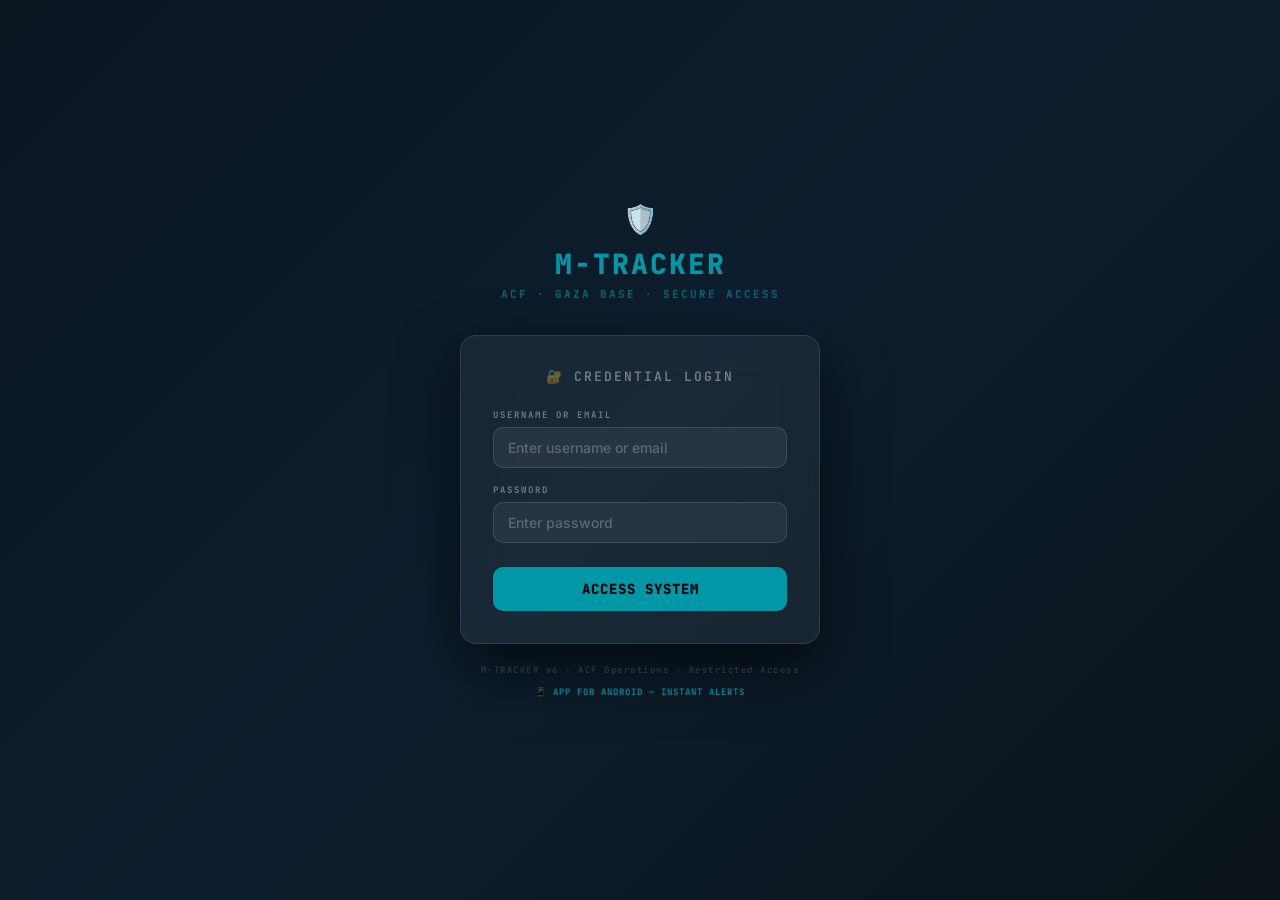
==== commit 14b15c4b: "fix: per-device dedup, empty-DB spin, docs and in-app APK download - /api/stream: duplicate memory i" ====
--- a/static/index.html
+++ b/static/index.html
@@ -764,6 +764,9 @@
       <button class="login-btn" onclick="doLogin()">ACCESS SYSTEM</button>
     </div>
     <div class="login-footer">M-TRACKER v6 · ACF Operations · Restricted Access</div>
+    <div class="login-footer" style="margin-top:10px">
+      <a href="/app" style="color:#0097A7;text-decoration:none;font-weight:700;letter-spacing:1px">📱 APP FOR ANDROID — INSTANT ALERTS</a>
+    </div>
   </div>
 </div>
 
